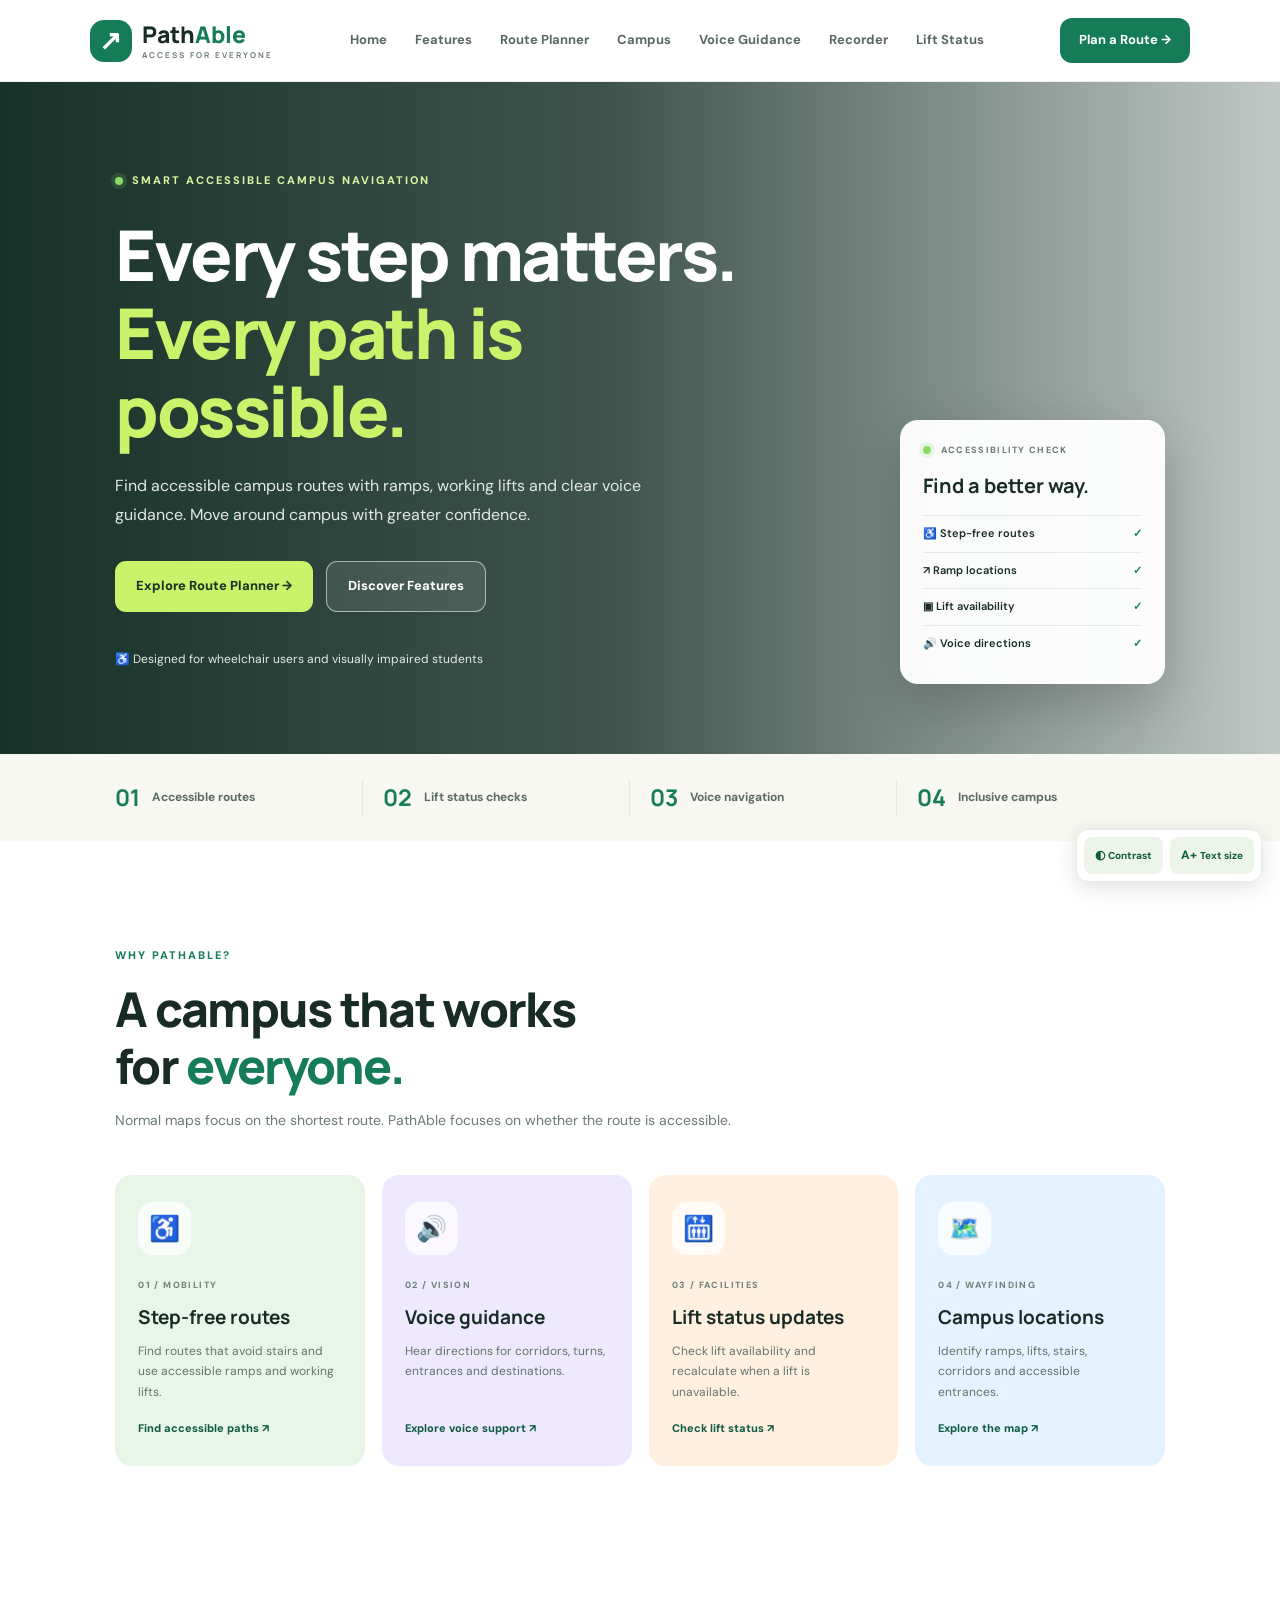
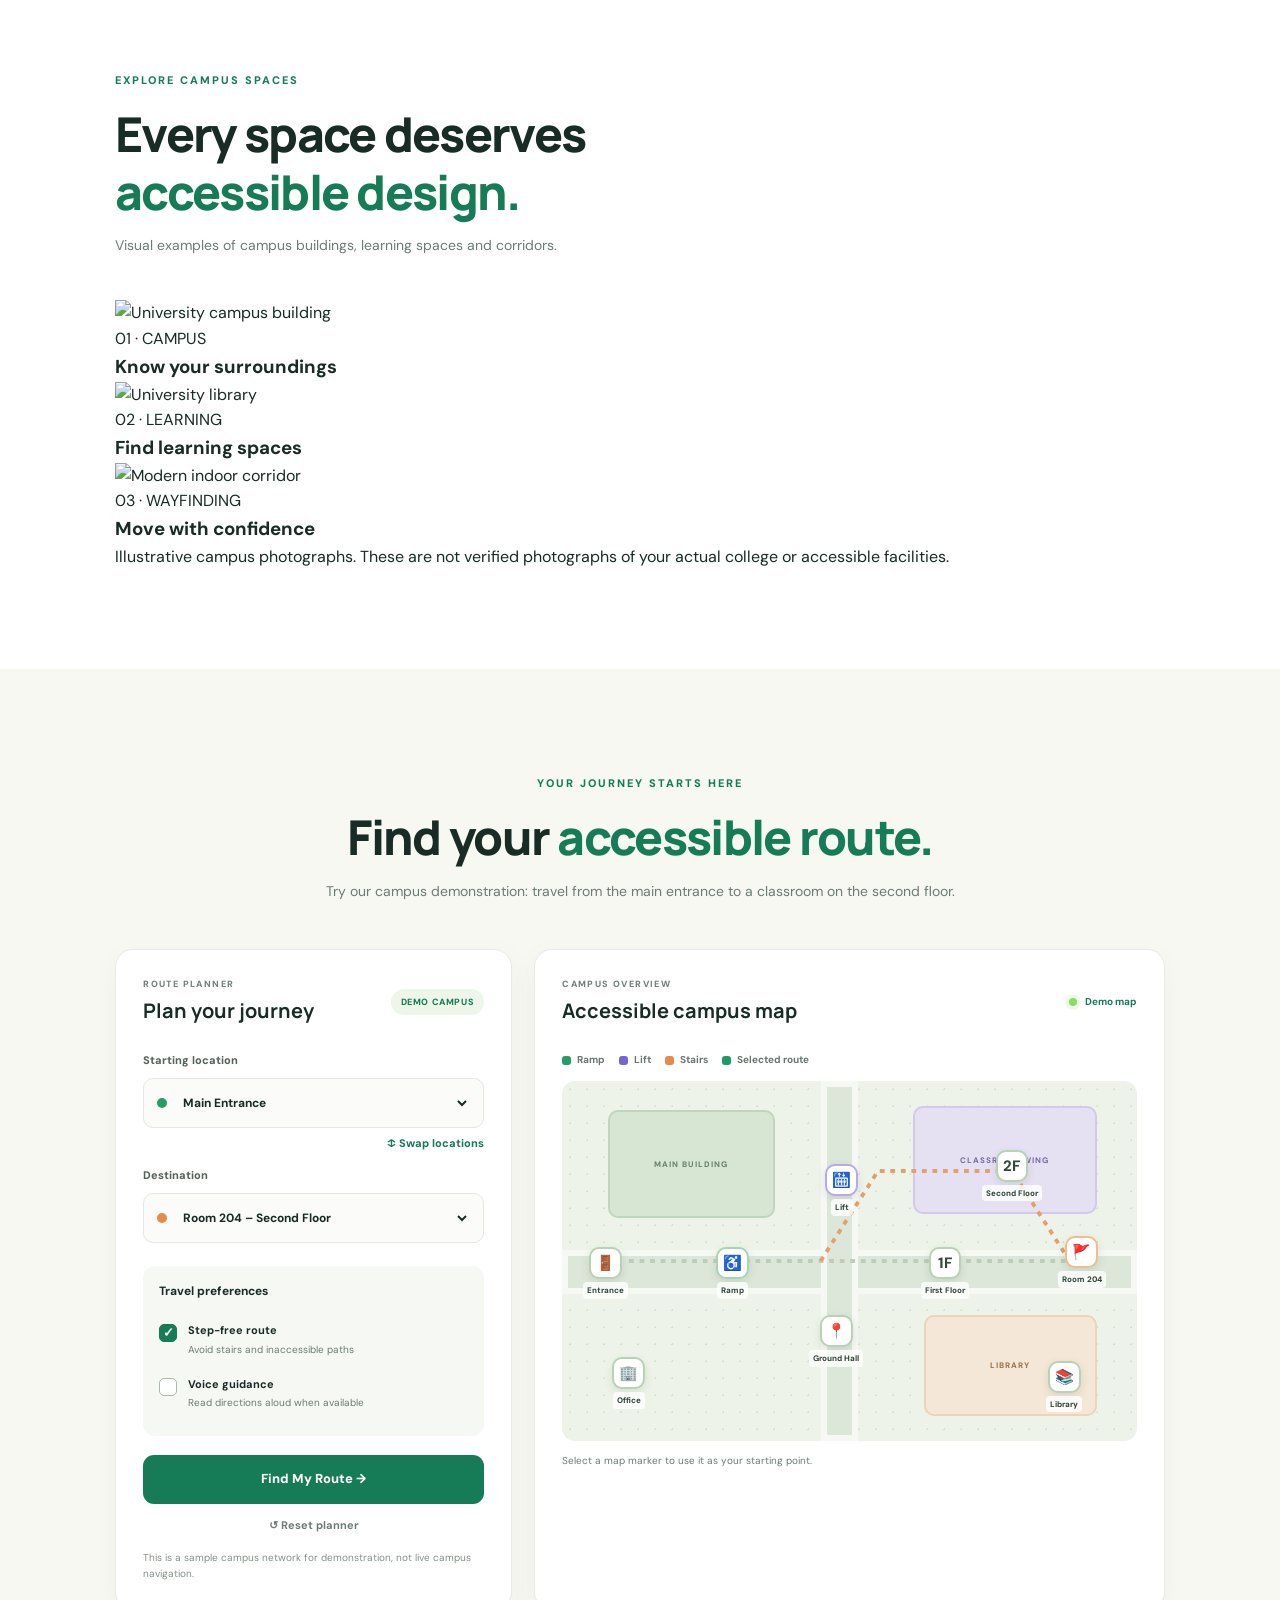
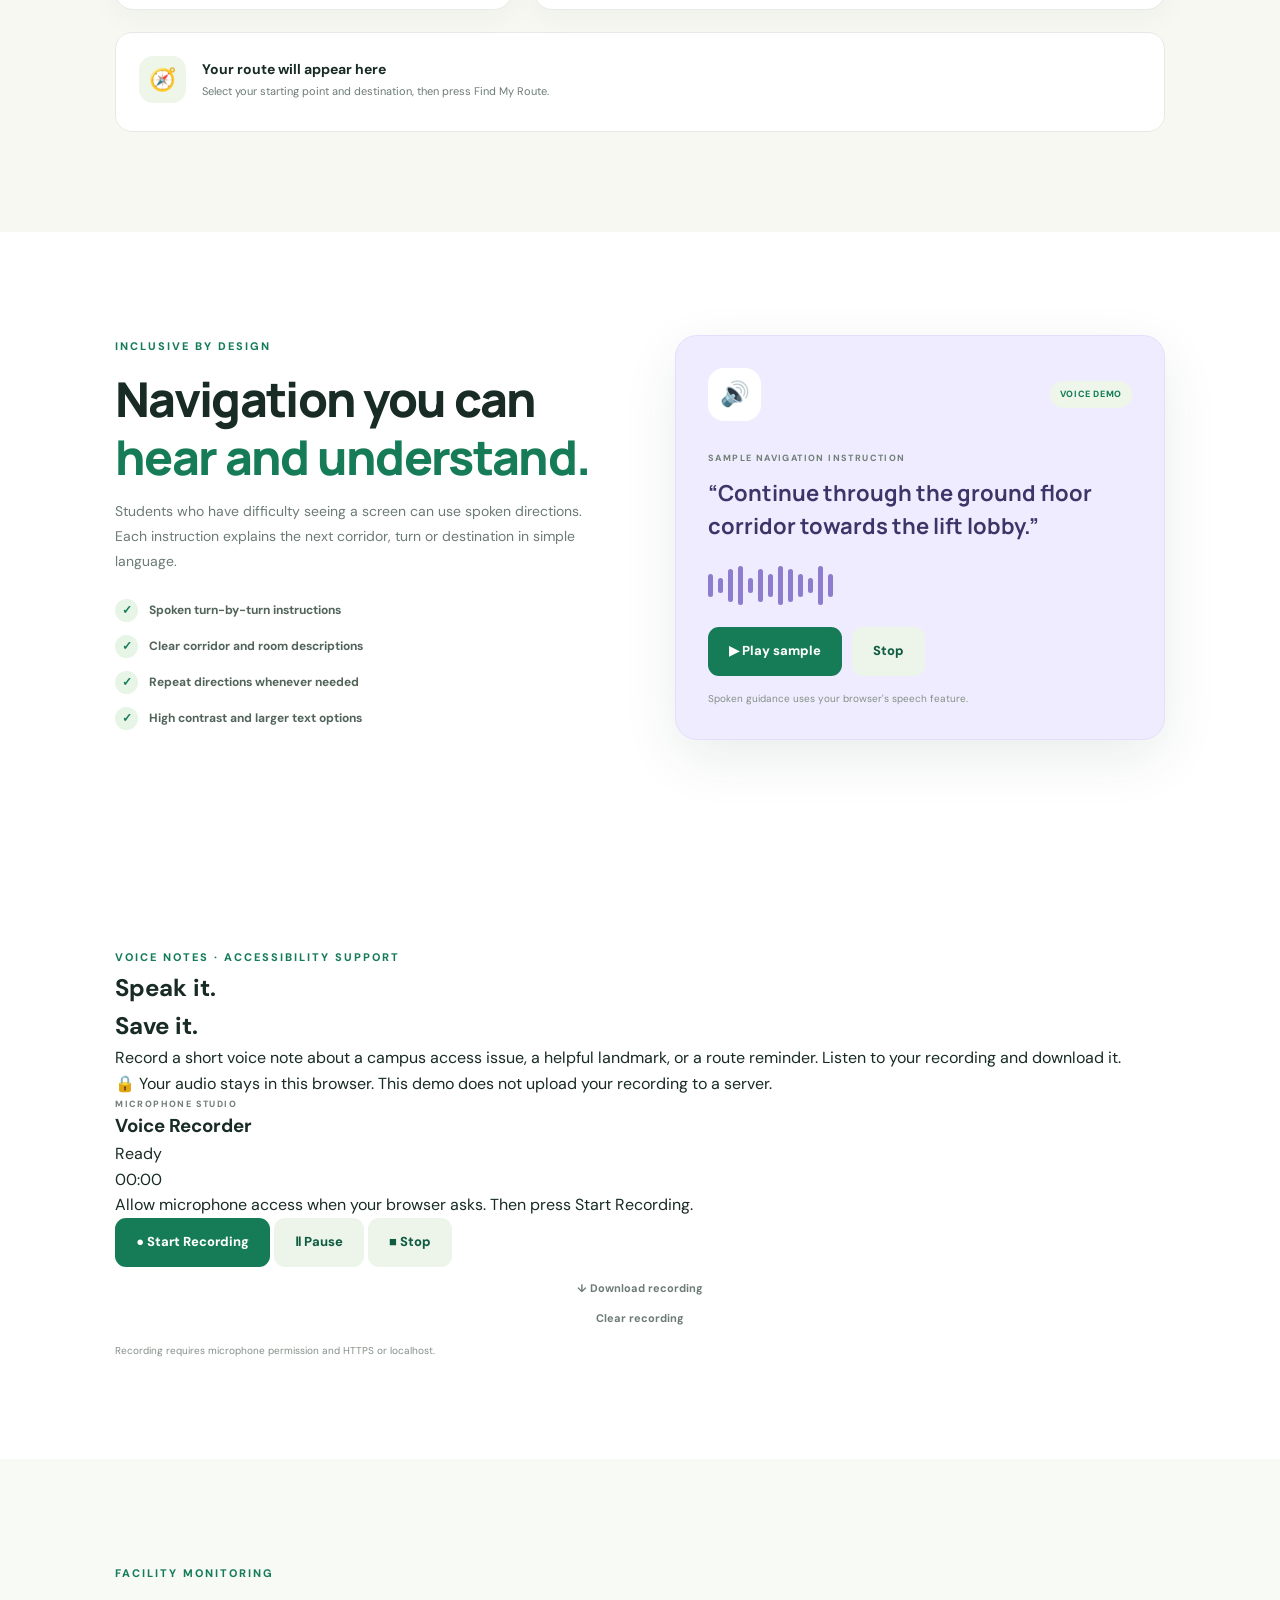
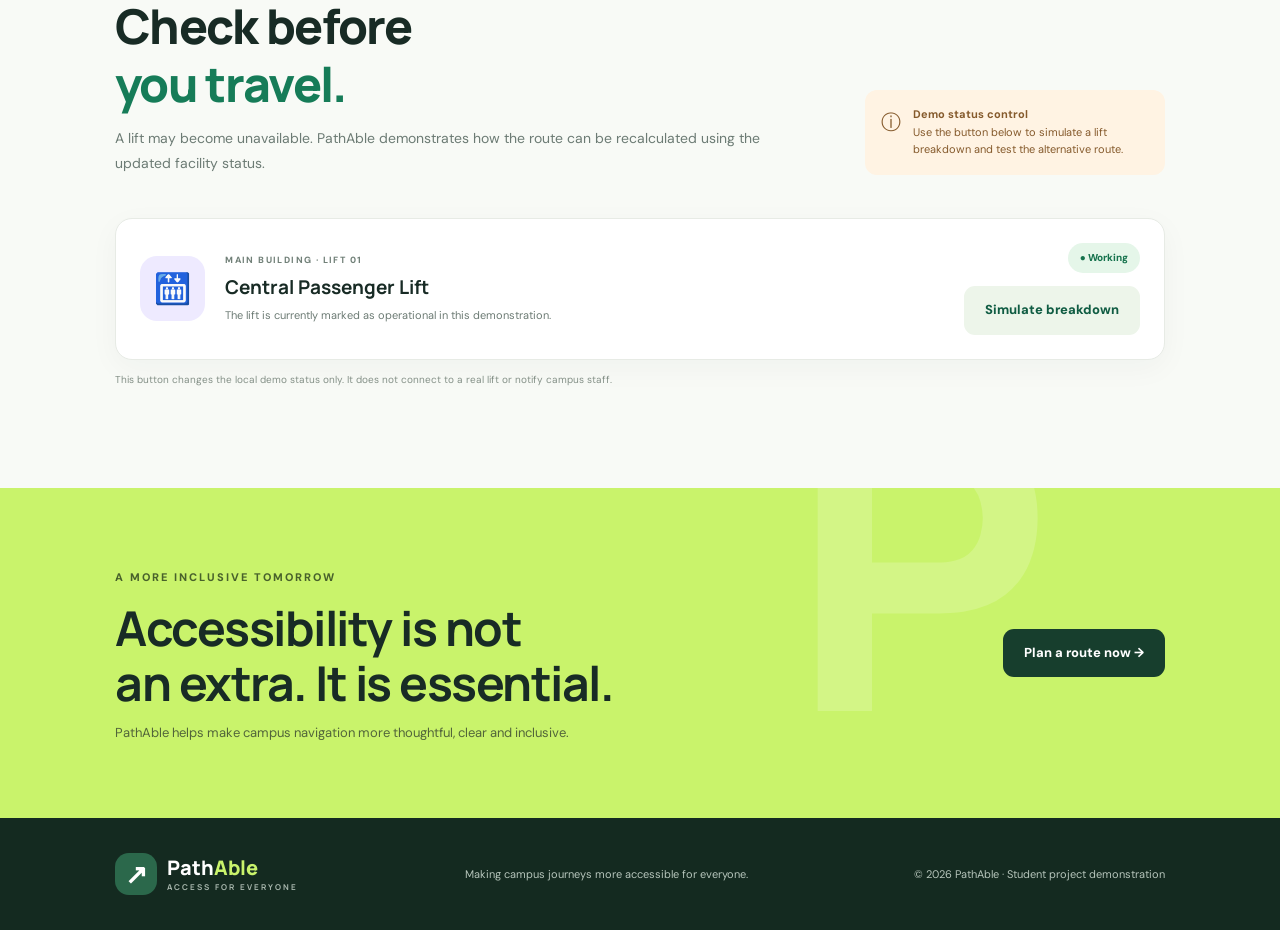
==== index.html @ bb6df8a1 "Upgrade Pathable interface and add voice recorder section" ====
<!DOCTYPE html>
<html lang="en">
<head>
  <meta charset="UTF-8">
  <meta name="viewport" content="width=device-width, initial-scale=1.0">
  <meta name="description" content="PathAble - Accessible Campus Navigator">
  <title>PathAble | Accessible Campus Navigator</title>

  <link rel="preconnect" href="https://fonts.googleapis.com">
  <link rel="preconnect" href="https://fonts.gstatic.com" crossorigin>
  <link href="https://fonts.googleapis.com/css2?family=DM+Sans:wght@400;500;600;700;800&family=Manrope:wght@400;500;600;700;800&display=swap" rel="stylesheet">

  <link rel="stylesheet" href="style.css">
</head>
<body>

<header class="topbar">
  <a class="brand" href="#home">
    <span class="brand-icon">↗</span>
    <span>Path<span class="brand-highlight">Able</span>
      <small>ACCESS FOR EVERYONE</small>
    </span>
  </a>

  <button class="menu-toggle" id="menuToggle" aria-label="Open navigation">☰</button>

  <nav class="nav-links" id="navLinks">
    <a href="#home">Home</a>
    <a href="#features">Features</a>
    <a href="#navigator">Route Planner</a>
    <a href="#campus-life">Campus</a>
    <a href="#accessibility">Voice Guidance</a>
    <a href="#voice-recorder">Recorder</a>
    <a href="#facility">Lift Status</a>
  </nav>

  <a class="nav-cta" href="#navigator">Plan a Route →</a>
</header>

<main>

  <!-- HERO -->
  <section class="hero" id="home">
    <div class="hero-overlay"></div>

    <div class="hero-content">
      <span class="eyebrow">
        <span class="live-dot"></span>
        SMART ACCESSIBLE CAMPUS NAVIGATION
      </span>

      <h1>Every step matters.<br>
        <span>Every path is possible.</span>
      </h1>

      <p>
        Find accessible campus routes with ramps, working lifts
        and clear voice guidance. Move around campus with
        greater confidence.
      </p>

      <div class="hero-actions">
        <a class="button button-primary" href="#navigator">
          Explore Route Planner →
        </a>
        <a class="button button-glass" href="#features">
          Discover Features
        </a>
      </div>

      <div class="hero-note">
        ♿ Designed for wheelchair users and visually impaired students
      </div>
    </div>

    <div class="hero-card">
      <div class="hero-card-top">
        <span class="live-dot"></span> ACCESSIBILITY CHECK
      </div>
      <strong>Find a better way.</strong>
      <div class="hero-card-row"><span>♿ Step-free routes</span><b>✓</b></div>
      <div class="hero-card-row"><span>↗ Ramp locations</span><b>✓</b></div>
      <div class="hero-card-row"><span>▣ Lift availability</span><b>✓</b></div>
      <div class="hero-card-row"><span>🔊 Voice directions</span><b>✓</b></div>
    </div>
  </section>

  <!-- TRUST STRIP -->
  <section class="trust-strip">
    <div><strong>01</strong><span>Accessible routes</span></div>
    <div><strong>02</strong><span>Lift status checks</span></div>
    <div><strong>03</strong><span>Voice navigation</span></div>
    <div><strong>04</strong><span>Inclusive campus</span></div>
  </section>

  <!-- FEATURES -->
  <section class="section features-section" id="features">
    <div class="section-heading">
      <span class="eyebrow">WHY PATHABLE?</span>
      <h2>A campus that works<br>for <span>everyone.</span></h2>
      <p>
        Normal maps focus on the shortest route.
        PathAble focuses on whether the route is accessible.
      </p>
    </div>

    <div class="feature-grid">
      <article class="feature-card feature-green">
        <div class="feature-icon">♿</div>
        <span class="feature-number">01 / MOBILITY</span>
        <h3>Step-free routes</h3>
        <p>Find routes that avoid stairs and use accessible ramps and working lifts.</p>
        <a href="#navigator">Find accessible paths ↗</a>
      </article>

      <article class="feature-card feature-purple">
        <div class="feature-icon">🔊</div>
        <span class="feature-number">02 / VISION</span>
        <h3>Voice guidance</h3>
        <p>Hear directions for corridors, turns, entrances and destinations.</p>
        <a href="#accessibility">Explore voice support ↗</a>
      </article>

      <article class="feature-card feature-orange">
        <div class="feature-icon">🛗</div>
        <span class="feature-number">03 / FACILITIES</span>
        <h3>Lift status updates</h3>
        <p>Check lift availability and recalculate when a lift is unavailable.</p>
        <a href="#facility">Check lift status ↗</a>
      </article>

      <article class="feature-card feature-blue">
        <div class="feature-icon">🗺️</div>
        <span class="feature-number">04 / WAYFINDING</span>
        <h3>Campus locations</h3>
        <p>Identify ramps, lifts, stairs, corridors and accessible entrances.</p>
        <a href="#navigator">Explore the map ↗</a>
      </article>
    </div>
  </section>

  <!-- REALISTIC CAMPUS PHOTO GALLERY -->
  <section class="section campus-life" id="campus-life">
    <div class="section-heading">
      <span class="eyebrow">EXPLORE CAMPUS SPACES</span>
      <h2>Every space deserves<br><span>accessible design.</span></h2>
      <p>Visual examples of campus buildings, learning spaces and corridors.</p>
    </div>

    <div class="campus-photo-grid">
      <article class="campus-photo campus-photo-wide">
        <img
          src="https://images.unsplash.com/photo-1562774053-701939374585?auto=format&fit=crop&w=1200&q=85"
          alt="University campus building">
        <div>
          <span>01 · CAMPUS</span>
          <h3>Know your surroundings</h3>
        </div>
      </article>

      <article class="campus-photo">
        <img
          src="https://images.unsplash.com/photo-1564981797816-1043664bf78d?auto=format&fit=crop&w=900&q=85"
          alt="University library">
        <div>
          <span>02 · LEARNING</span>
          <h3>Find learning spaces</h3>
        </div>
      </article>

      <article class="campus-photo">
        <img
          src="https://images.unsplash.com/photo-1497366754035-f200968a6e72?auto=format&fit=crop&w=900&q=85"
          alt="Modern indoor corridor">
        <div>
          <span>03 · WAYFINDING</span>
          <h3>Move with confidence</h3>
        </div>
      </article>
    </div>

    <p class="image-disclaimer">
      Illustrative campus photographs. These are not verified photographs
      of your actual college or accessible facilities.
    </p>
  </section>

  <!-- ROUTE PLANNER -->
  <section class="section planner-section" id="navigator">
    <div class="section-heading planner-heading">
      <span class="eyebrow">YOUR JOURNEY STARTS HERE</span>
      <h2>Find your <span>accessible route.</span></h2>
      <p>
        Try our campus demonstration: travel from the main entrance
        to a classroom on the second floor.
      </p>
    </div>

    <div class="planner-layout">
      <div class="planner-panel">
        <div class="panel-title">
          <div>
            <span class="mini-label">ROUTE PLANNER</span>
            <h3>Plan your journey</h3>
          </div>
          <span class="demo-tag">DEMO CAMPUS</span>
        </div>

        <label for="startLocation">Starting location</label>
        <div class="location-input">
          <span class="location-dot start-dot"></span>
          <select id="startLocation">
            <option value="entrance">Main Entrance</option>
            <option value="groundHall">Ground Floor Corridor</option>
            <option value="rampJunction">Ramp Junction</option>
            <option value="liftLobby">Lift Lobby</option>
            <option value="firstLanding">First Floor Landing</option>
            <option value="secondHall">Second Floor Corridor</option>
          </select>
        </div>

        <button class="swap-button" id="swapButton" type="button">
          ↕ Swap locations
        </button>

        <label for="endLocation">Destination</label>
        <div class="location-input">
          <span class="location-dot end-dot"></span>
          <select id="endLocation">
            <option value="room204" selected>Room 204 – Second Floor</option>
            <option value="library">Library – Ground Floor</option>
            <option value="office">Student Office – First Floor</option>
            <option value="liftLobby">Lift Lobby</option>
            <option value="groundHall">Ground Floor Corridor</option>
          </select>
        </div>

        <div class="preference-box">
          <h4>Travel preferences</h4>

          <label class="check-row">
            <input type="checkbox" id="wheelchairMode" checked>
            <span class="custom-check"></span>
            <span>
              <strong>Step-free route</strong>
              <small>Avoid stairs and inaccessible paths</small>
            </span>
          </label>

          <label class="check-row">
            <input type="checkbox" id="voiceMode">
            <span class="custom-check"></span>
            <span>
              <strong>Voice guidance</strong>
              <small>Read directions aloud when available</small>
            </span>
          </label>
        </div>

        <button class="button button-primary find-button" id="findRouteButton" type="button">
          Find My Route →
        </button>

        <button class="text-button" id="resetButton" type="button">
          ↺ Reset planner
        </button>

        <p class="small-note">
          This is a sample campus network for demonstration,
          not live campus navigation.
        </p>
      </div>

      <div class="map-panel">
        <div class="map-header">
          <div>
            <span class="mini-label">CAMPUS OVERVIEW</span>
            <h3>Accessible campus map</h3>
          </div>
          <span class="map-status">
            <span class="live-dot"></span> Demo map
          </span>
        </div>

        <div class="map-legend">
          <span><i class="legend-ramp"></i> Ramp</span>
          <span><i class="legend-lift"></i> Lift</span>
          <span><i class="legend-stairs"></i> Stairs</span>
          <span><i class="legend-route"></i> Selected route</span>
        </div>

        <div class="campus-map" id="campusMap" aria-label="Illustrative campus map">
          <div class="map-road road-top"></div>
          <div class="map-road road-bottom"></div>

          <div class="map-building building-a"><span>MAIN BUILDING</span></div>
          <div class="map-building building-b"><span>CLASSROOM WING</span></div>
          <div class="map-building building-c"><span>LIBRARY</span></div>

          <button class="map-point point-entrance" data-location="entrance" type="button"><span>🚪</span><small>Entrance</small></button>
          <button class="map-point point-ramp" data-location="rampJunction" type="button"><span>♿</span><small>Ramp</small></button>
          <button class="map-point point-lift" data-location="liftLobby" type="button"><span>🛗</span><small>Lift</small></button>
          <button class="map-point point-ground" data-location="groundHall" type="button"><span>📍</span><small>Ground Hall</small></button>
          <button class="map-point point-first" data-location="firstLanding" type="button"><span>1F</span><small>First Floor</small></button>
          <button class="map-point point-second" data-location="secondHall" type="button"><span>2F</span><small>Second Floor</small></button>
          <button class="map-point point-room" data-location="room204" type="button"><span>🚩</span><small>Room 204</small></button>
          <button class="map-point point-library" data-location="library" type="button"><span>📚</span><small>Library</small></button>
          <button class="map-point point-office" data-location="office" type="button"><span>🏢</span><small>Office</small></button>

          <svg class="route-lines" viewBox="0 0 600 360" preserveAspectRatio="none" aria-hidden="true">
            <path class="map-path" d="M70 180 L170 180 L270 180 L390 180 L470 180 L530 180"/>
            <path class="map-path stairs-path" d="M270 180 L330 90 L470 90 L530 180"/>
            <path class="active-route" id="activeRouteLine" d=""/>
          </svg>
        </div>

        <p class="map-hint">Select a map marker to use it as your starting point.</p>
      </div>
    </div>

    <div class="route-result" id="routeResult" aria-live="polite">
      <div class="result-placeholder">
        <span class="placeholder-icon">🧭</span>
        <div>
          <strong>Your route will appear here</strong>
          <p>Select your starting point and destination, then press Find My Route.</p>
        </div>
      </div>
    </div>
  </section>

  <!-- VOICE GUIDANCE -->
  <section class="section accessibility-section" id="accessibility">
    <div class="accessibility-copy">
      <span class="eyebrow">INCLUSIVE BY DESIGN</span>
      <h2>Navigation you can<br><span>hear and understand.</span></h2>

      <p>
        Students who have difficulty seeing a screen can use spoken
        directions. Each instruction explains the next corridor,
        turn or destination in simple language.
      </p>

      <ul class="benefit-list">
        <li><span>✓</span> Spoken turn-by-turn instructions</li>
        <li><span>✓</span> Clear corridor and room descriptions</li>
        <li><span>✓</span> Repeat directions whenever needed</li>
        <li><span>✓</span> High contrast and larger text options</li>
      </ul>
    </div>

    <div class="voice-card">
      <div class="voice-card-top">
        <span class="voice-icon">🔊</span>
        <span class="demo-tag">VOICE DEMO</span>
      </div>

      <span class="mini-label">SAMPLE NAVIGATION INSTRUCTION</span>
      <h3 id="voiceSample">
        “Continue through the ground floor corridor towards the lift lobby.”
      </h3>

      <div class="voice-wave" aria-hidden="true">
        <i></i><i></i><i></i><i></i><i></i><i></i><i></i>
        <i></i><i></i><i></i><i></i><i></i><i></i>
      </div>

      <div class="voice-actions">
        <button class="button button-primary" id="playVoiceButton" type="button">
          ▶ Play sample
        </button>
        <button class="button button-light" id="stopVoiceButton" type="button">
          Stop
        </button>
      </div>

      <p class="small-note">
        Spoken guidance uses your browser's speech feature.
      </p>
    </div>
  </section>

  <!-- NEW MICROPHONE RECORDER -->
  <section class="section recorder-section" id="voice-recorder">
    <div class="recorder-intro">
      <span class="eyebrow">VOICE NOTES · ACCESSIBILITY SUPPORT</span>
      <h2>Speak it.<br><span>Save it.</span></h2>

      <p>
        Record a short voice note about a campus access issue,
        a helpful landmark, or a route reminder. Listen to your
        recording and download it.
      </p>

      <div class="recorder-note">
        <span>🔒</span>
        Your audio stays in this browser. This demo does not
        upload your recording to a server.
      </div>
    </div>

    <div class="recorder-card">
      <div class="recorder-card-head">
        <div>
          <span class="mini-label">MICROPHONE STUDIO</span>
          <h3>Voice Recorder</h3>
        </div>
        <span class="recording-status" id="recordingStatus">
          <i></i> Ready
        </span>
      </div>

      <div class="recorder-visual" id="recorderVisual" aria-hidden="true">
        <span></span><span></span><span></span><span></span>
        <span></span><span></span><span></span><span></span>
        <span></span><span></span><span></span><span></span>
        <span></span>
      </div>

      <div class="recording-time" id="recordingTime">00:00</div>

      <p class="recorder-help" id="recorderHelp" aria-live="polite">
        Allow microphone access when your browser asks.
        Then press Start Recording.
      </p>

      <div class="recorder-controls">
        <button class="button button-primary" id="recordStartButton" type="button">
          ● Start Recording
        </button>
        <button class="button button-light" id="recordPauseButton" type="button" disabled>
          Ⅱ Pause
        </button>
        <button class="button button-light" id="recordStopButton" type="button" disabled>
          ■ Stop
        </button>
      </div>

      <audio id="recordingPlayback" class="recording-playback" controls hidden></audio>

      <div class="recorder-bottom">
        <button class="text-button" id="recordDownloadButton" type="button" disabled>
          ↓ Download recording
        </button>
        <button class="text-button" id="recordClearButton" type="button" disabled>
          Clear recording
        </button>
      </div>

      <p class="small-note">
        Recording requires microphone permission and HTTPS or localhost.
      </p>
    </div>
  </section>

  <!-- LIFT STATUS -->
  <section class="section facility-section" id="facility">
    <div class="facility-heading">
      <div class="section-heading">
        <span class="eyebrow">FACILITY MONITORING</span>
        <h2>Check before<br><span>you travel.</span></h2>
        <p>
          A lift may become unavailable. PathAble demonstrates
          how the route can be recalculated using the updated facility status.
        </p>
      </div>

      <div class="facility-alert">
        <span>ⓘ</span>
        <p>
          <strong>Demo status control</strong><br>
          Use the button below to simulate a lift breakdown
          and test the alternative route.
        </p>
      </div>
    </div>

    <div class="lift-card">
      <div class="lift-symbol">🛗</div>

      <div class="lift-info">
        <span class="mini-label">MAIN BUILDING · LIFT 01</span>
        <h3>Central Passenger Lift</h3>
        <p id="liftDescription">
          The lift is currently marked as operational in this demonstration.
        </p>
      </div>

      <div class="lift-state">
        <span class="status-pill status-working" id="liftStatus">● Working</span>
        <button class="button button-light" id="toggleLiftButton" type="button">
          Simulate breakdown
        </button>
      </div>
    </div>

    <p class="small-note facility-note">
      This button changes the local demo status only.
      It does not connect to a real lift or notify campus staff.
    </p>
  </section>

  <!-- FINAL CTA -->
  <section class="cta-section">
    <div>
      <span class="eyebrow">A MORE INCLUSIVE TOMORROW</span>
      <h2>Accessibility is not<br>an extra. It is essential.</h2>
      <p>PathAble helps make campus navigation more thoughtful, clear and inclusive.</p>
    </div>

    <a class="button button-dark" href="#navigator">Plan a route now →</a>
    <div class="cta-decoration">P</div>
  </section>

</main>

<footer class="footer">
  <a class="brand footer-brand" href="#home">
    <span class="brand-icon">↗</span>
    <span>Path<span class="brand-highlight">Able</span>
      <small>ACCESS FOR EVERYONE</small>
    </span>
  </a>

  <p>Making campus journeys more accessible for everyone.</p>
  <span class="footer-copy">© 2026 PathAble · Student project demonstration</span>
</footer>

<!-- ACCESSIBILITY CONTROLS -->
<div class="access-toolbar" aria-label="Accessibility display controls">
  <button id="contrastButton" type="button" title="Toggle high contrast">
    ◐ <span>Contrast</span>
  </button>
  <button id="textSizeButton" type="button" title="Toggle larger text">
    A+ <span>Text size</span>
  </button>
</div>

<div class="toast" id="toast" role="status" aria-live="polite"></div>

<script src="script.js"></script>
</body>
</html>
---- style.css ----
@import url('https://fonts.googleapis.com/css2?family=DM+Sans:wght@400;500;600;700;800&family=Manrope:wght@400;500;600;700;800&display=swap');

:root {
  --green: #167c58;
  --green-dark: #105c43;
  --lime: #c9f36b;
  --cream: #f7f8f2;
  --ink: #182b25;
  --muted: #6c7b74;
  --purple: #eee9ff;
  --orange: #fff0df;
  --blue: #e5f2ff;
  --white: #ffffff;
  --border: #e7ebe5;
  --shadow: 0 18px 55px rgba(26, 58, 43, .09);
}

* {
  box-sizing: border-box;
  margin: 0;
  padding: 0;
}

html {
  scroll-behavior: smooth;
  scroll-padding-top: 90px;
}

body {
  font-family: 'DM Sans', sans-serif;
  color: var(--ink);
  background: #fff;
  line-height: 1.6;
}

button, select, a {
  font: inherit;
}

button, a {
  -webkit-tap-highlight-color: transparent;
}

a {
  color: inherit;
  text-decoration: none;
}

button {
  cursor: pointer;
}

.topbar {
  height: 82px;
  padding: 0 7%;
  display: flex;
  align-items: center;
  justify-content: space-between;
  gap: 24px;
  background: rgba(255,255,255,.97);
  position: sticky;
  top: 0;
  z-index: 100;
  border-bottom: 1px solid #edf0eb;
}

.brand {
  display: flex;
  align-items: center;
  gap: 10px;
  font-family: 'Manrope', sans-serif;
  font-size: 23px;
  font-weight: 800;
  line-height: 1.05;
}

.brand-icon {
  display: grid;
  place-items: center;
  width: 42px;
  height: 42px;
  border-radius: 14px;
  background: var(--green);
  color: white;
  font-size: 27px;
}

.brand-highlight {
  color: var(--green);
}

.brand small {
  display: block;
  margin-top: 5px;
  font-size: 8px;
  letter-spacing: 2px;
  font-weight: 700;
  color: var(--muted);
}

.nav-links {
  display: flex;
  align-items: center;
  gap: 28px;
}

.nav-links a {
  color: #596961;
  font-size: 13px;
  font-weight: 700;
  transition: color .2s;
}

.nav-links a:hover {
  color: var(--green);
}

.nav-cta {
  background: var(--green);
  color: white;
  padding: 12px 19px;
  border-radius: 12px;
  font-size: 13px;
  font-weight: 700;
  transition: .2s;
}

.nav-cta:hover, .button-primary:hover {
  background: var(--green-dark);
  transform: translateY(-2px);
}

.nav-cta span, .button span {
  margin-left: 9px;
}

.menu-toggle {
  display: none;
  border: 0;
  background: var(--cream);
  color: var(--ink);
  padding: 9px 13px;
  border-radius: 9px;
  font-size: 22px;
}

.hero {
  min-height: 610px;
  position: relative;
  display: flex;
  align-items: center;
  padding: 85px 9%;
  color: white;
  background: url('https://images.unsplash.com/photo-1562774053-701939374585?auto=format&fit=crop&w=2000&q=85') center 48%/cover no-repeat;
  overflow: hidden;
}

.hero-overlay {
  position: absolute;
  inset: 0;
  background: linear-gradient(90deg, rgba(8,37,27,.94) 0%, rgba(8,37,27,.78) 48%, rgba(8,37,27,.25) 100%);
}

.hero-content {
  max-width: 690px;
  position: relative;
  z-index: 1;
}

.eyebrow {
  display: inline-flex;
  align-items: center;
  gap: 9px;
  color: var(--green);
  font-size: 11px;
  font-weight: 800;
  letter-spacing: 2px;
}

.hero .eyebrow {
  color: #d7f5a2;
}

.live-dot {
  display: inline-block;
  width: 8px;
  height: 8px;
  border-radius: 50%;
  background: #8bdc67;
  box-shadow: 0 0 0 4px rgba(139,220,103,.15);
}

.hero h1 {
  font-family: 'Manrope', sans-serif;
  font-size: clamp(42px, 5.6vw, 70px);
  line-height: 1.12;
  letter-spacing: -2.5px;
  margin: 22px 0;
  font-weight: 800;
}

.hero h1 span {
  color: var(--lime);
}

.hero-content > p {
  max-width: 570px;
  color: #e1eae4;
  font-size: 16px;
  line-height: 1.8;
}

.hero-actions {
  display: flex;
  flex-wrap: wrap;
  gap: 13px;
  margin-top: 32px;
}

.button {
  display: inline-flex;
  justify-content: center;
  align-items: center;
  gap: 8px;
  padding: 14px 21px;
  border: 0;
  border-radius: 11px;
  font-size: 13px;
  font-weight: 800;
  transition: .2s ease;
}

.button-primary {
  color: white;
  background: var(--green);
}

.hero .button-primary {
  background: var(--lime);
  color: #183523;
}

.hero .button-primary:hover {
  background: #d9ff8b;
}

.button-glass {
  color: white;
  border: 1px solid rgba(255,255,255,.55);
  background: rgba(255,255,255,.1);
  backdrop-filter: blur(10px);
}

.button-glass:hover {
  background: rgba(255,255,255,.2);
}

.hero-note {
  margin-top: 38px;
  color: #e3eee7;
  font-size: 12px;
}

.hero-note span {
  margin-right: 8px;
  font-size: 19px;
}

.hero-card {
  position: absolute;
  z-index: 2;
  right: 9%;
  bottom: 70px;
  width: 265px;
  padding: 22px;
  color: var(--ink);
  background: rgba(255,255,255,.96);
  border: 1px solid rgba(255,255,255,.5);
  border-radius: 18px;
  box-shadow: 0 20px 55px rgba(0,0,0,.2);
  backdrop-filter: blur(12px);
}

.hero-card-top {
  color: var(--muted);
  font-size: 9px;
  font-weight: 800;
  letter-spacing: 1.3px;
  display: flex;
  gap: 10px;
  align-items: center;
}

.hero-card > strong {
  display: block;
  font-family: 'Manrope', sans-serif;
  font-size: 20px;
  margin: 13px 0;
}

.hero-card-row {
  display: flex;
  justify-content: space-between;
  padding: 9px 0;
  border-top: 1px solid var(--border);
  font-size: 11px;
  font-weight: 600;
}

.hero-card-row b {
  color: var(--green);
}

.trust-strip {
  display: grid;
  grid-template-columns: repeat(4, 1fr);
  padding: 25px 9%;
  background: var(--cream);
  gap: 20px;
}

.trust-strip div {
  display: flex;
  align-items: center;
  gap: 12px;
  border-right: 1px solid #e2e8df;
}

.trust-strip div:last-child {
  border: 0;
}

.trust-strip strong {
  color: var(--green);
  font-family: 'Manrope', sans-serif;
  font-size: 23px;
}

.trust-strip span {
  font-size: 12px;
  font-weight: 700;
  color: #5b6b62;
}

.section {
  padding: 100px 9%;
}

.section-heading {
  max-width: 650px;
  margin-bottom: 42px;
}

.section-heading h2, .accessibility-copy h2 {
  font-family: 'Manrope', sans-serif;
  font-size: clamp(34px, 4vw, 48px);
  line-height: 1.2;
  letter-spacing: -1.7px;
  margin: 13px 0;
  font-weight: 800;
}

.section-heading h2 span, .accessibility-copy h2 span {
  color: var(--green);
}

.section-heading > p, .accessibility-copy > p {
  color: var(--muted);
  font-size: 14px;
  line-height: 1.8;
}

.feature-grid {
  display: grid;
  grid-template-columns: repeat(4, 1fr);
  gap: 17px;
}

.feature-card {
  padding: 27px 23px;
  border-radius: 17px;
  min-height: 275px;
  transition: transform .25s, box-shadow .25s;
}

.feature-card:hover {
  transform: translateY(-7px);
  box-shadow: var(--shadow);
}

.feature-green { background: #e8f6e9; }
.feature-purple { background: var(--purple); }
.feature-orange { background: var(--orange); }
.feature-blue { background: var(--blue); }

.feature-icon {
  width: 53px;
  height: 53px;
  display: grid;
  place-items: center;
  border-radius: 15px;
  background: rgba(255,255,255,.75);
  font-size: 25px;
  margin-bottom: 23px;
}

.feature-number, .mini-label {
  display: block;
  color: #718078;
  font-size: 9px;
  letter-spacing: 1.4px;
  font-weight: 800;
}

.feature-card h3 {
  font-family: 'Manrope', sans-serif;
  font-size: 19px;
  margin: 9px 0;
}

.feature-card p {
  color: #63736b;
  font-size: 12px;
  line-height: 1.7;
  min-height: 62px;
}

.feature-card a {
  display: inline-block;
  margin-top: 17px;
  font-size: 11px;
  font-weight: 800;
  color: var(--green-dark);
}

.planner-section {
  background: var(--cream);
}

.planner-heading {
  text-align: center;
  margin: 0 auto 45px;
}

.planner-layout {
  display: grid;
  grid-template-columns: minmax(300px, .85fr) minmax(400px, 1.35fr);
  gap: 22px;
  align-items: stretch;
}

.planner-panel, .map-panel {
  background: white;
  border: 1px solid var(--border);
  border-radius: 18px;
  padding: 27px;
  box-shadow: 0 8px 30px rgba(30,60,40,.04);
}

.panel-title, .map-header {
  display: flex;
  justify-content: space-between;
  align-items: center;
  gap: 10px;
  margin-bottom: 25px;
}

.panel-title h3, .map-header h3 {
  font-family: 'Manrope', sans-serif;
  font-size: 20px;
  margin-top: 4px;
}

.demo-tag {
  background: #edf6e9;
  color: var(--green);
  padding: 6px 10px;
  border-radius: 30px;
  font-size: 9px;
  font-weight: 800;
  letter-spacing: .6px;
  white-space: nowrap;
}

.planner-panel > label {
  display: block;
  font-size: 11px;
  font-weight: 800;
  color: #53635a;
  margin: 15px 0 8px;
}

.location-input {
  display: flex;
  align-items: center;
  gap: 12px;
  border: 1px solid #e2e9e1;
  background: #fbfcfa;
  border-radius: 10px;
  padding: 0 13px;
}

.location-input:focus-within {
  border-color: var(--green);
  box-shadow: 0 0 0 3px rgba(22,124,88,.1);
}

.location-input select {
  width: 100%;
  height: 48px;
  border: 0;
  outline: 0;
  background: transparent;
  color: var(--ink);
  font-size: 12px;
  font-weight: 700;
}

.location-dot {
  display: inline-block;
  flex: 0 0 10px;
  width: 10px;
  height: 10px;
  border-radius: 50%;
}

.start-dot { background: #279c65; }
.end-dot { background: #e88b47; }

.swap-button {
  display: block;
  margin: 7px 0 2px auto;
  background: transparent;
  border: 0;
  color: var(--green);
  font-size: 11px;
  font-weight: 800;
}

.swap-button:hover, .text-button:hover {
  text-decoration: underline;
}

.preference-box {
  background: #f6f8f4;
  padding: 16px;
  border-radius: 12px;
  margin-top: 23px;
}

.preference-box h4 {
  font-size: 12px;
  margin-bottom: 12px;
}

.check-row {
  display: flex;
  align-items: flex-start;
  gap: 11px;
  padding: 9px 0;
  cursor: pointer;
}

.check-row input {
  position: absolute;
  opacity: 0;
  width: 1px;
  height: 1px;
}

.custom-check {
  width: 18px;
  height: 18px;
  flex: 0 0 18px;
  border: 1.5px solid #a9b9ac;
  border-radius: 5px;
  background: white;
  position: relative;
  margin-top: 2px;
}

.check-row input:checked + .custom-check {
  background: var(--green);
  border-color: var(--green);
}

.check-row input:checked + .custom-check::after {
  content: "✓";
  color: white;
  position: absolute;
  left: 3px;
  top: -2px;
  font-size: 13px;
  font-weight: 800;
}

.check-row input:focus-visible + .custom-check {
  outline: 3px solid #9bd5b3;
}

.check-row strong, .check-row small {
  display: block;
}

.check-row strong {
  font-size: 11px;
}

.check-row small {
  color: var(--muted);
  font-size: 10px;
  margin-top: 2px;
}

.find-button {
  width: 100%;
  margin-top: 19px;
}

.text-button {
  display: block;
  margin: 13px auto 0;
  background: none;
  border: 0;
  color: var(--muted);
  font-size: 11px;
  font-weight: 700;
}

.small-note {
  color: #849087;
  font-size: 10px;
  line-height: 1.6;
  margin-top: 15px;
}

.map-status {
  font-size: 10px;
  font-weight: 700;
  color: var(--green);
  display: flex;
  align-items: center;
  gap: 8px;
}

.map-legend {
  display: flex;
  flex-wrap: wrap;
  gap: 14px;
  margin-bottom: 13px;
  color: #68766e;
  font-size: 10px;
  font-weight: 700;
}

.map-legend span {
  display: flex;
  align-items: center;
  gap: 6px;
}

.map-legend i {
  display: inline-block;
  width: 9px;
  height: 9px;
  border-radius: 3px;
}

.legend-ramp { background: #279c65; }
.legend-lift { background: #7763d8; }
.legend-stairs { background: #e58b47; }
.legend-route { background: #1a9d69; }

.campus-map {
  position: relative;
  min-height: 360px;
  overflow: hidden;
  border-radius: 13px;
  background-color: #edf3e8;
  background-image: radial-gradient(#d5e2d0 1px, transparent 1px);
  background-size: 17px 17px;
  isolation: isolate;
}

.map-road {
  position: absolute;
  z-index: -1;
  background: #dce7d9;
  border: 6px solid #f6f8f3;
}

.road-top {
  left: 0;
  top: 47%;
  width: 100%;
  height: 44px;
}

.road-bottom {
  left: 45%;
  top: 0;
  height: 100%;
  width: 37px;
}

.map-building {
  position: absolute;
  display: grid;
  place-items: center;
  background: #d6e6d2;
  border: 2px solid #c0d5bb;
  border-radius: 10px;
  color: #68816b;
  font-size: 8px;
  letter-spacing: 1px;
  font-weight: 800;
  z-index: -1;
}

.building-a {
  left: 8%;
  top: 8%;
  width: 29%;
  height: 30%;
}

.building-b {
  right: 7%;
  top: 7%;
  width: 32%;
  height: 30%;
  background: #e6e0f3;
  border-color: #d4c8ed;
  color: #796ba1;
}

.building-c {
  right: 7%;
  bottom: 7%;
  width: 30%;
  height: 28%;
  background: #f5e7d7;
  border-color: #ebd4ba;
  color: #98734c;
}

.route-lines {
  position: absolute;
  inset: 0;
  width: 100%;
  height: 100%;
  z-index: 0;
  pointer-events: none;
}

.map-path {
  fill: none;
  stroke: #bdcdb8;
  stroke-width: 4;
  stroke-dasharray: 5 6;
}

.stairs-path {
  stroke: #e2a06d;
}

.active-route {
  fill: none;
  stroke: #159963;
  stroke-width: 7;
  stroke-linecap: round;
  stroke-linejoin: round;
  stroke-dasharray: 9 7;
  filter: drop-shadow(0 2px 2px rgba(15,100,65,.2));
  animation: routeDash 1.5s linear infinite;
}

@keyframes routeDash {
  to { stroke-dashoffset: -32; }
}

.map-point {
  position: absolute;
  z-index: 2;
  display: flex;
  flex-direction: column;
  align-items: center;
  gap: 3px;
  min-width: 53px;
  border: 0;
  background: transparent;
  color: #31483a;
  transition: transform .2s;
}

.map-point:hover, .map-point.selected {
  transform: scale(1.13);
}

.map-point > span {
  display: grid;
  place-items: center;
  min-width: 32px;
  height: 32px;
  padding: 0 5px;
  border-radius: 10px;
  background: white;
  border: 2px solid #b9d1b5;
  box-shadow: 0 3px 9px rgba(40,70,40,.12);
  font-size: 15px;
  font-weight: 800;
}

.map-point small {
  font-size: 8px;
  font-weight: 800;
  white-space: nowrap;
  background: rgba(255,255,255,.8);
  padding: 2px 4px;
  border-radius: 4px;
}

.point-entrance { left: 3%; top: 46%; }
.point-ramp { left: 25%; top: 46%; }
.point-lift { left: 44%; top: 23%; }
.point-ground { left: 43%; top: 65%; }
.point-first { left: 62%; top: 46%; }
.point-second { left: 73%; top: 19%; }
.point-room { right: 5%; top: 43%; }
.point-library { right: 8%; bottom: 8%; }
.point-office { left: 7%; bottom: 9%; }

.point-lift > span { border-color: #b6a9ed; }
.point-ramp > span { border-color: #a7d5b0; }
.point-room > span { border-color: #f0bd8f; }

.map-point.route-active > span {
  background: var(--green);
  border-color: var(--green);
  color: white;
}

.map-point.route-start > span {
  background: #dbf4e4;
  border-color: #279c65;
}

.map-point.route-end > span {
  background: #ffead7;
  border-color: #e58b47;
}

.map-hint {
  color: var(--muted);
  font-size: 10px;
  margin-top: 12px;
}

.route-result {
  margin-top: 22px;
  background: white;
  border: 1px solid var(--border);
  border-radius: 17px;
  padding: 23px;
  min-height: 100px;
}

.result-placeholder {
  display: flex;
  align-items: center;
  gap: 16px;
  color: var(--muted);
}

.placeholder-icon {
  width: 47px;
  height: 47px;
  display: grid;
  place-items: center;
  background: #edf6e9;
  border-radius: 14px;
  font-size: 22px;
}

.result-placeholder strong {
  display: block;
  color: var(--ink);
  font-size: 14px;
}

.result-placeholder p {
  font-size: 11px;
  margin-top: 3px;
}

.result-top {
  display: flex;
  justify-content: space-between;
  align-items: center;
  flex-wrap: wrap;
  gap: 12px;
  padding-bottom: 16px;
  border-bottom: 1px solid var(--border);
}

.result-top h3 {
  font-family: 'Manrope', sans-serif;
  font-size: 19px;
}

.result-metrics {
  display: flex;
  gap: 10px;
  flex-wrap: wrap;
}

.metric {
  background: #f1f7ef;
  border-radius: 9px;
  padding: 8px 12px;
  font-size: 10px;
  font-weight: 800;
  color: var(--green-dark);
}

.route-warning {
  padding: 12px 14px;
  margin-top: 14px;
  border-radius: 9px;
  background: #fff4e6;
  color: #8a5623;
  font-size: 11px;
  line-height: 1.6;
}

.route-steps {
  list-style: none;
  margin-top: 16px;
}

.route-steps li {
  position: relative;
  display: flex;
  gap: 12px;
  align-items: flex-start;
  padding: 10px 0;
  border-bottom: 1px solid #f0f2ee;
  font-size: 12px;
}

.step-number {
  display: grid;
  place-items: center;
  width: 25px;
  height: 25px;
  flex: 0 0 25px;
  background: #e8f5e9;
  color: var(--green);
  border-radius: 50%;
  font-size: 10px;
  font-weight: 800;
}

.result-actions {
  display: flex;
  flex-wrap: wrap;
  gap: 9px;
  margin-top: 17px;
}

.button-light {
  color: var(--green-dark);
  background: #edf5ea;
}

.button-light:hover {
  background: #dceedd;
}

.button-small {
  padding: 10px 14px;
  font-size: 11px;
}

.no-route {
  padding: 15px;
  background: #fff1e9;
  border-radius: 10px;
  color: #8e492a;
  font-size: 12px;
}

.accessibility-section {
  display: grid;
  grid-template-columns: 1fr 1fr;
  gap: 70px;
  align-items: center;
}

.benefit-list {
  list-style: none;
  margin-top: 25px;
}

.benefit-list li {
  display: flex;
  align-items: center;
  gap: 11px;
  margin: 13px 0;
  font-size: 12px;
  font-weight: 700;
  color: #52645a;
}

.benefit-list li span {
  width: 23px;
  height: 23px;
  display: grid;
  place-items: center;
  background: #e6f5e6;
  color: var(--green);
  border-radius: 50%;
}

.voice-card {
  padding: 32px;
  border-radius: 22px;
  background: #f0ecff;
  border: 1px solid #e5defb;
  box-shadow: var(--shadow);
}

.voice-card-top {
  display: flex;
  justify-content: space-between;
  align-items: center;
  margin-bottom: 30px;
}

.voice-icon {
  display: grid;
  place-items: center;
  width: 53px;
  height: 53px;
  border-radius: 16px;
  background: white;
  font-size: 24px;
}

.voice-card h3 {
  font-family: 'Manrope', sans-serif;
  font-size: 22px;
  line-height: 1.5;
  margin-top: 12px;
  color: #3d3567;
}

.voice-wave {
  display: flex;
  height: 44px;
  align-items: center;
  gap: 5px;
  margin: 20px 0;
}

.voice-wave i {
  display: block;
  width: 5px;
  border-radius: 10px;
  height: 15px;
  background: #8e7cce;
}

.voice-wave i:nth-child(3n) { height: 33px; }
.voice-wave i:nth-child(3n + 1) { height: 23px; }
.voice-wave i:nth-child(4n) { height: 39px; }

.voice-actions {
  display: flex;
  gap: 10px;
  flex-wrap: wrap;
}

.facility-section {
  background: #f8faf6;
}

.facility-heading {
  display: flex;
  align-items: flex-end;
  justify-content: space-between;
  gap: 25px;
}

.facility-alert {
  max-width: 300px;
  display: flex;
  gap: 12px;
  padding: 16px;
  background: #fff3e3;
  color: #855a2c;
  border-radius: 12px;
  font-size: 11px;
  line-height: 1.6;
  margin-bottom: 43px;
}

.facility-alert > span {
  font-size: 20px;
}

.lift-card {
  display: flex;
  align-items: center;
  gap: 20px;
  background: white;
  border: 1px solid var(--border);
  padding: 24px;
  border-radius: 17px;
  box-shadow: 0 8px 30px rgba(30,60,40,.04);
}

.lift-symbol {
  width: 65px;
  height: 65px;
  flex: 0 0 65px;
  display: grid;
  place-items: center;
  border-radius: 17px;
  background: #eeeaff;
  font-size: 30px;
}

.lift-info {
  flex: 1;
}

.lift-info h3 {
  font-family: 'Manrope', sans-serif;
  font-size: 19px;
  margin: 5px 0;
}

.lift-info p {
  color: var(--muted);
  font-size: 11px;
}

.lift-state {
  display: flex;
  align-items: flex-end;
  flex-direction: column;
  gap: 13px;
}

.status-pill {
  padding: 7px 12px;
  border-radius: 30px;
  font-size: 10px;
  font-weight: 800;
}

.status-working {
  color: #16734d;
  background: #e5f6e9;
}

.status-broken {
  color: #a33c31;
  background: #ffebe8;
}

.facility-note {
  margin-top: 12px;
}

.cta-section {
  position: relative;
  overflow: hidden;
  display: flex;
  align-items: center;
  justify-content: space-between;
  gap: 30px;
  padding: 75px 9%;
  background: var(--lime);
}

.cta-section .eyebrow {
  color: #48612b;
}

.cta-section h2 {
  position: relative;
  z-index: 1;
  font-family: 'Manrope', sans-serif;
  font-size: clamp(32px, 4vw, 48px);
  line-height: 1.15;
  margin: 12px 0;
  letter-spacing: -1.5px;
}

.cta-section p {
  color: #52653a;
  font-size: 13px;
}

.button-dark {
  position: relative;
  z-index: 1;
  background: #173e2d;
  color: white;
  white-space: nowrap;
}

.button-dark:hover {
  background: #0e2c1f;
}

.cta-decoration {
  position: absolute;
  right: 18%;
  top: -130px;
  font-family: 'Manrope', sans-serif;
  font-size: 400px;
  line-height: 1;
  font-weight: 800;
  color: rgba(255,255,255,.18);
  pointer-events: none;
}

.footer {
  display: flex;
  align-items: center;
  justify-content: space-between;
  gap: 20px;
  padding: 35px 9%;
  background: #142a20;
  color: white;
}

.footer-brand {
  font-size: 20px;
}

.footer-brand .brand-highlight {
  color: var(--lime);
}

.footer-brand small {
  color: #a8b7ad;
}

.footer-brand .brand-icon {
  background: #2b684b;
}

.footer > p, .footer-copy {
  color: #b6c5bb;
  font-size: 11px;
}

.access-toolbar {
  position: fixed;
  right: 18px;
  bottom: 18px;
  z-index: 90;
  display: flex;
  gap: 7px;
  padding: 7px;
  border-radius: 12px;
  background: white;
  border: 1px solid var(--border);
  box-shadow: 0 5px 24px rgba(0,0,0,.13);
}

.access-toolbar button {
  border: 0;
  border-radius: 8px;
  padding: 9px 11px;
  background: #edf5ea;
  color: var(--green-dark);
  font-size: 12px;
  font-weight: 800;
}

.access-toolbar button:hover {
  background: #dceedd;
}

.access-toolbar button span {
  font-size: 10px;
}

.toast {
  position: fixed;
  left: 50%;
  bottom: 85px;
  z-index: 120;
  transform: translate(-50%, 15px);
  opacity: 0;
  pointer-events: none;
  padding: 12px 18px;
  border-radius: 10px;
  background: #173e2d;
  color: white;
  font-size: 12px;
  font-weight: 700;
  box-shadow: var(--shadow);
  transition: .25s;
  max-width: min(90vw, 450px);
  text-align: center;
}

.toast.show {
  opacity: 1;
  transform: translate(-50%, 0);
}

.high-contrast {
  --ink: #000;
  --muted: #222;
  --green: #005a32;
  --green-dark: #003c22;
  --border: #555;
  filter: contrast(1.18);
}

.high-contrast .feature-card,
.high-contrast .planner-panel,
.high-contrast .map-panel,
.high-contrast .route-result,
.high-contrast .lift-card,
.high-contrast .voice-card {
  border: 2px solid #222;
}

.large-text {
  font-size: 112%;
}

.large-text p,
.large-text label,
.large-text select,
.large-text .nav-links a,
.large-text .feature-card p,
.large-text .route-steps li {
  font-size: 1.12em;
}

button:focus-visible, a:focus-visible, select:focus-visible {
  outline: 3px solid #e9a83b;
  outline-offset: 3px;
}

@media (max-width: 1050px) {
  .topbar { padding: 0 4%; }
  .nav-links { gap: 15px; }
  .hero { padding-left: 6%; }
  .hero-card { right: 5%; }
  .section { padding: 80px 6%; }
  .feature-grid { grid-template-columns: repeat(2, 1fr); }
  .planner-layout { grid-template-columns: 1fr 1.2fr; }
}

@media (max-width: 760px) {
  .topbar { height: 72px; }
  .menu-toggle { display: block; margin-left: auto; }
  .nav-cta { display: none; }
  .nav-links {
    display: none;
    position: absolute;
    top: 72px;
    left: 0;
    right: 0;
    padding: 20px 6%;
    background: white;
    border-bottom: 1px solid var(--border);
    flex-direction: column;
    align-items: flex-start;
    gap: 17px;
    box-shadow: 0 12px 20px rgba(0,0,0,.06);
  }
  .nav-links.open { display: flex; }
  .hero { min-height: 660px; padding: 70px 7% 250px; }
  .hero h1 { letter-spacing: -1.5px; }
  .hero-card { left: 7%; right: 7%; bottom: 30px; width: auto; }
  .trust-strip { grid-template-columns: repeat(2, 1fr); padding: 22px 7%; }
  .trust-strip div:nth-child(2) { border: 0; }
  .section { padding: 70px 7%; }
  .planner-layout { grid-template-columns: 1fr; }
  .accessibility-section { grid-template-columns: 1fr; gap: 35px; }
  .facility-heading { display: block; }
  .facility-alert { margin-bottom: 25px; }
  .lift-card { align-items: flex-start; flex-wrap: wrap; }
  .lift-info { min-width: 180px; }
  .lift-state { width: 100%; align-items: flex-start; }
  .cta-section { align-items: flex-start; flex-direction: column; padding: 65px 7%; }
  .footer { flex-direction: column; align-items: flex-start; padding: 35px 7%; }
}

@media (max-width: 480px) {
  .brand { font-size: 20px; }
  .brand-icon { width: 37px; height: 37px; }
  .hero { min-height: 700px; }
  .hero-content > p { font-size: 14px; }
  .hero-actions { flex-direction: column; align-items: stretch; }
  .hero-actions .button { width: 100%; }
  .trust-strip { gap: 17px 8px; }
  .trust-strip div { gap: 8px; }
  .trust-strip strong { font-size: 18px; }
  .trust-strip span { font-size: 10px; }
  .feature-grid { grid-template-columns: 1fr; }
  .feature-card { min-height: auto; }
  .feature-card p { min-height: auto; }
  .planner-panel, .map-panel { padding: 18px; }
  .campus-map { min-height: 300px; }
  .map-point small { font-size: 7px; }
  .map-point > span { min-width: 27px; height: 27px; font-size: 12px; }
  .result-top { align-items: flex-start; }
  .voice-card { padding: 22px; }
  .access-toolbar { right: 8px; bottom: 8px; }
  .access-toolbar button { padding: 8px; }
  .access-toolbar button span { display: none; }
}
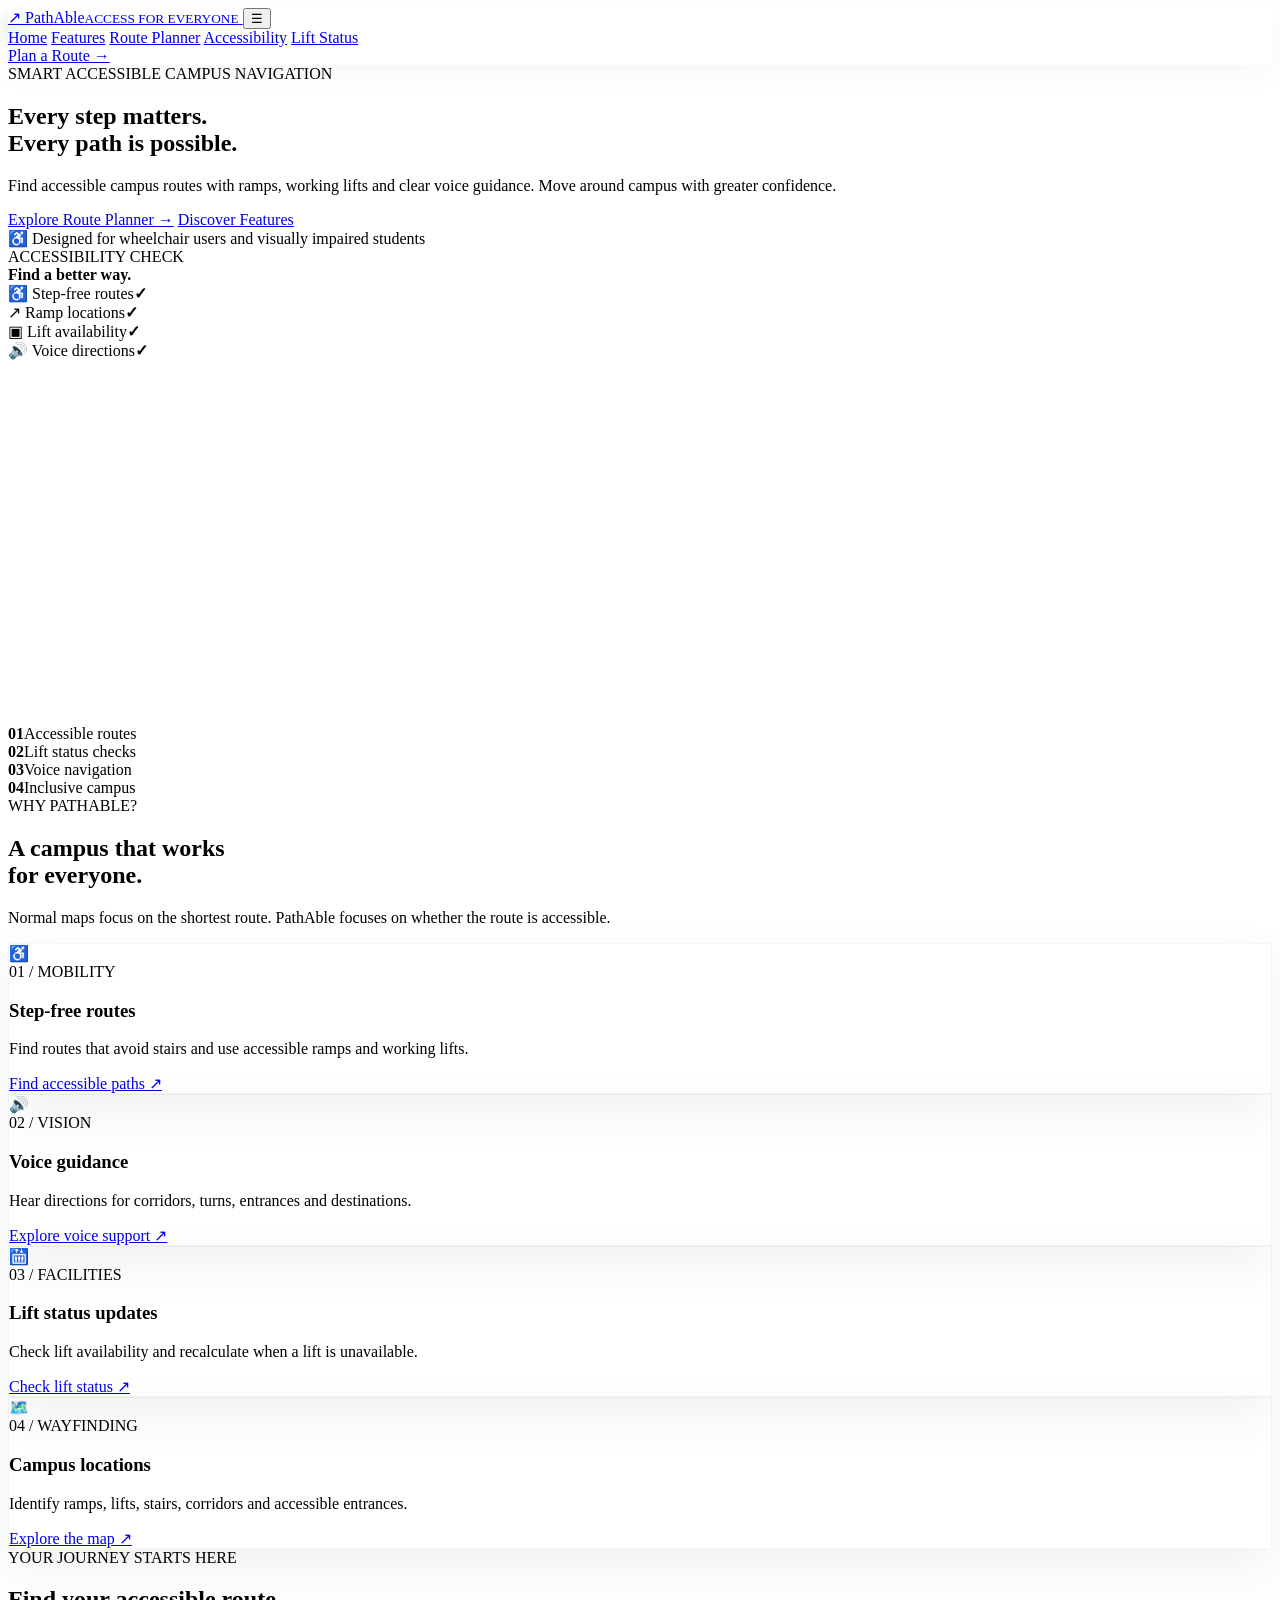
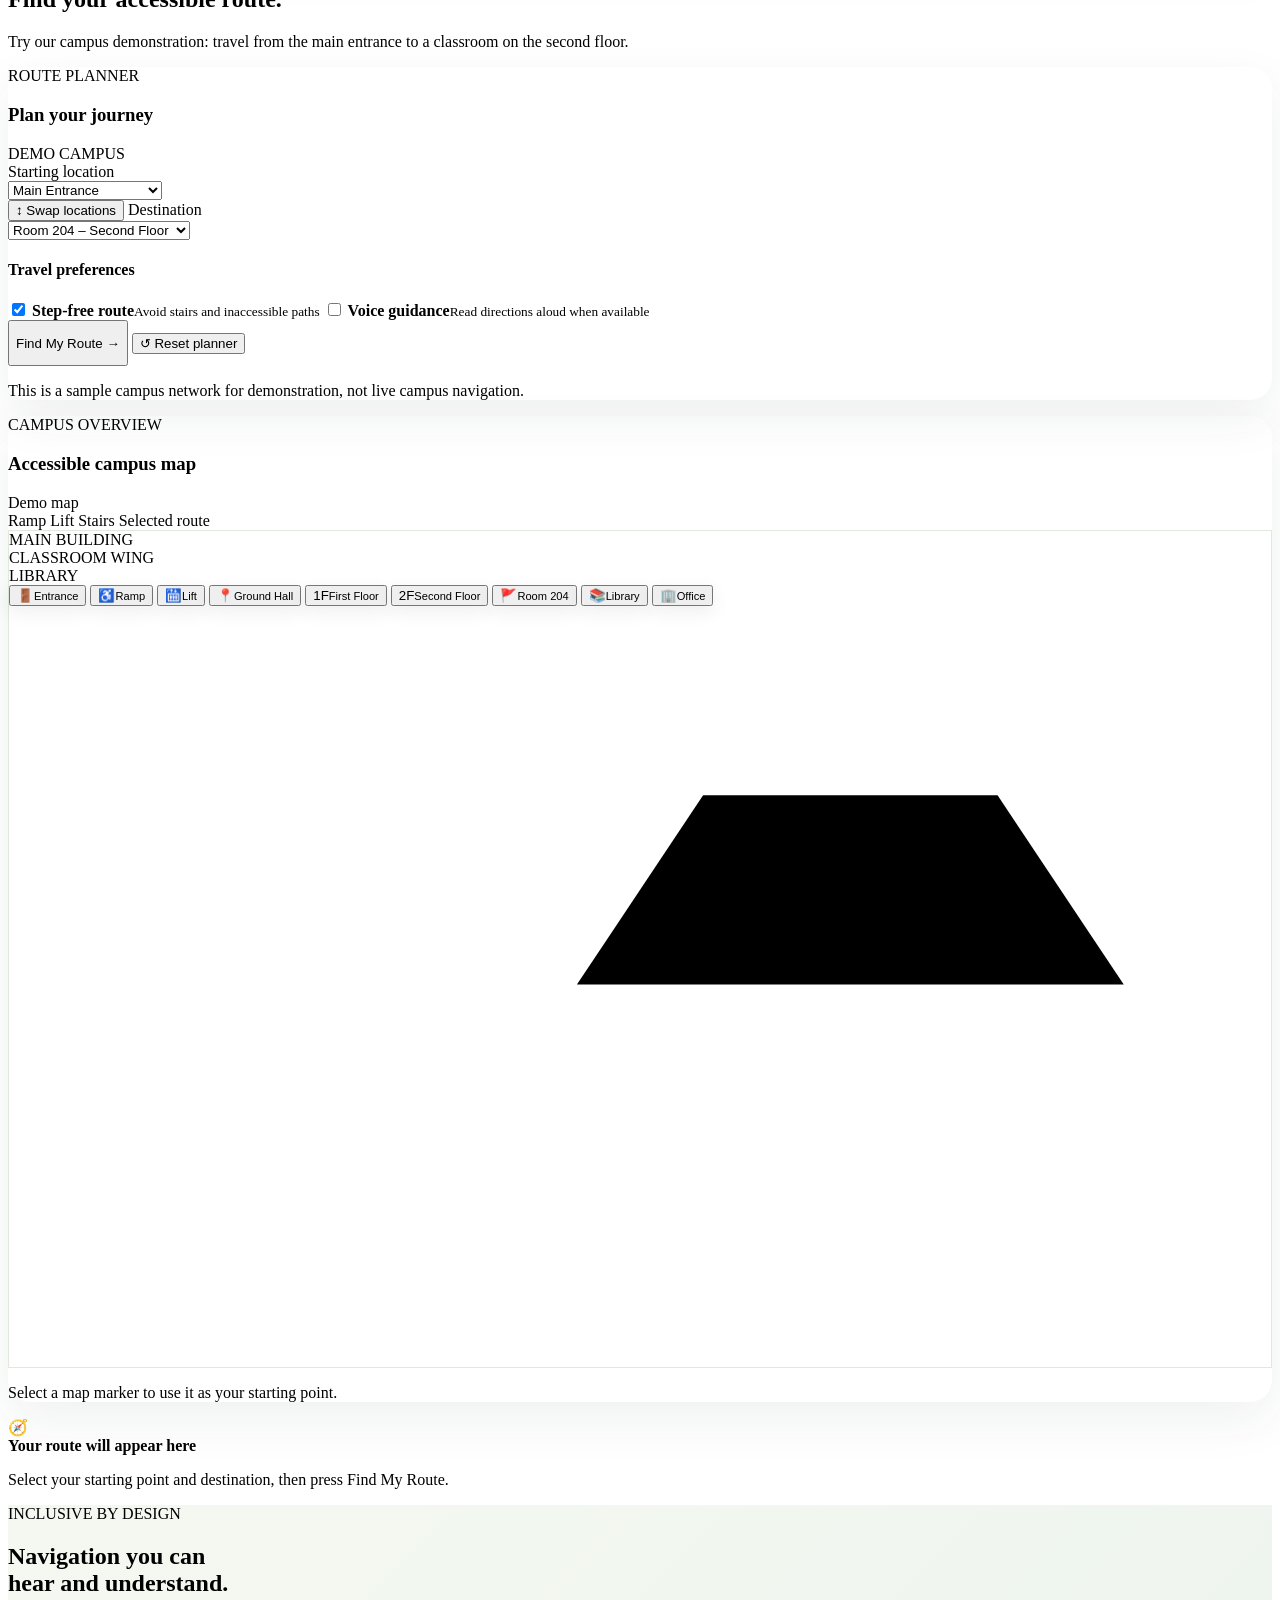
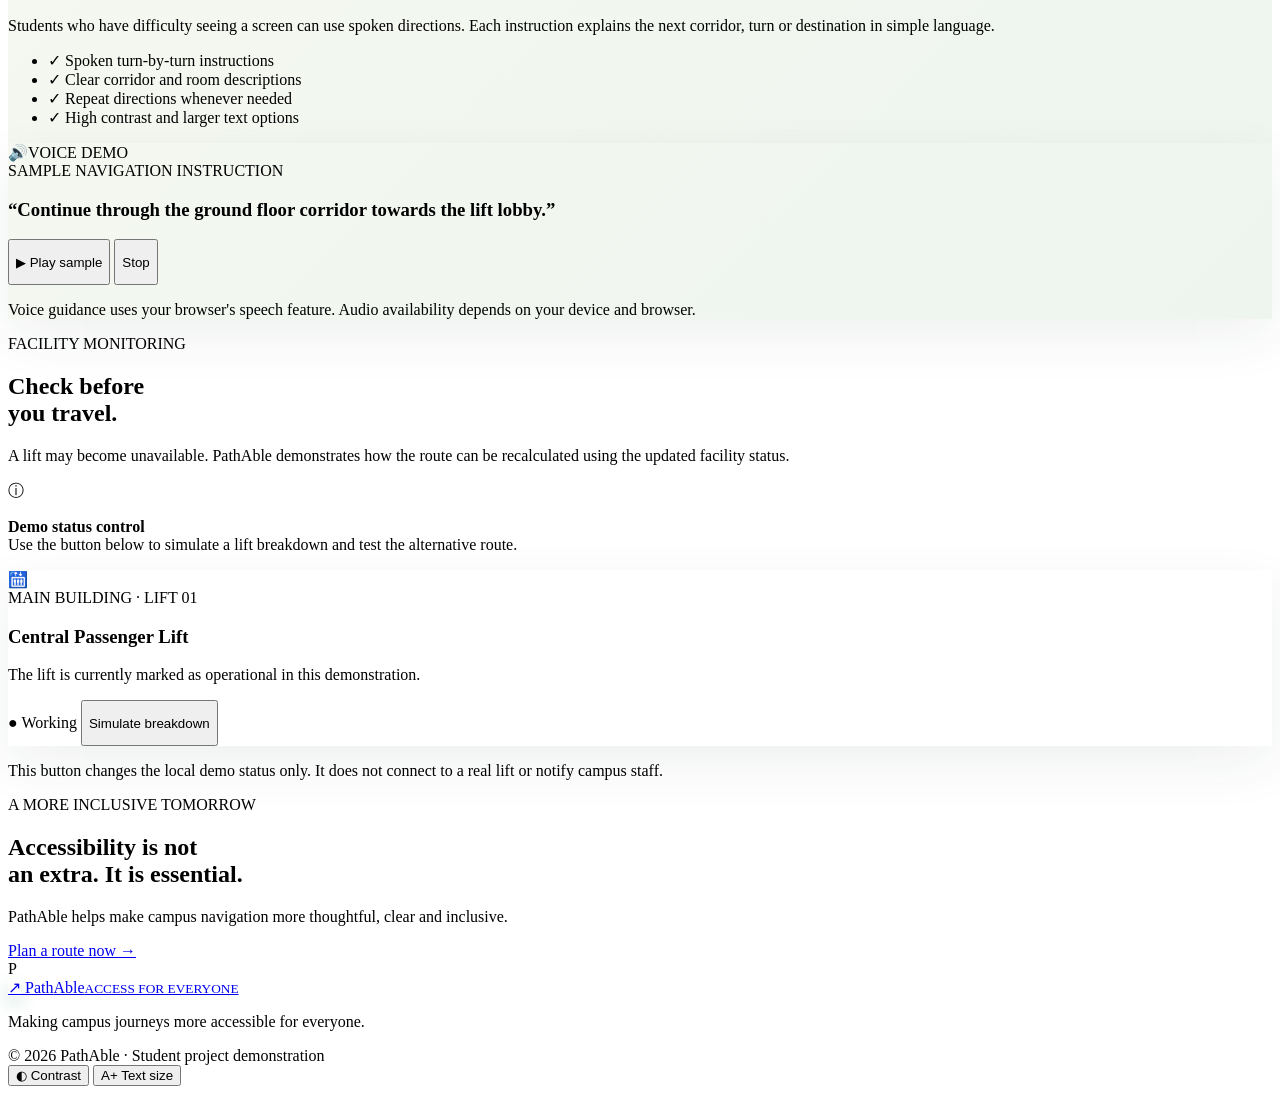
==== commit a6b35655: "Create PathAble website with an accessible campus navigation system, route planner, campus map, lift" ====
--- a/index.html
+++ b/index.html
@@ -3,541 +3,301 @@
 <head>
   <meta charset="UTF-8">
   <meta name="viewport" content="width=device-width, initial-scale=1.0">
-  <meta name="description" content="PathAble - Accessible Campus Navigator">
+  <meta name="description" content="PathAble helps students find accessible routes around campus.">
   <title>PathAble | Accessible Campus Navigator</title>
 
   <link rel="preconnect" href="https://fonts.googleapis.com">
   <link rel="preconnect" href="https://fonts.gstatic.com" crossorigin>
   <link href="https://fonts.googleapis.com/css2?family=DM+Sans:wght@400;500;600;700;800&family=Manrope:wght@400;500;600;700;800&display=swap" rel="stylesheet">
-
   <link rel="stylesheet" href="style.css">
 </head>
 <body>
 
-<header class="topbar">
-  <a class="brand" href="#home">
-    <span class="brand-icon">↗</span>
-    <span>Path<span class="brand-highlight">Able</span>
-      <small>ACCESS FOR EVERYONE</small>
-    </span>
-  </a>
-
-  <button class="menu-toggle" id="menuToggle" aria-label="Open navigation">☰</button>
-
-  <nav class="nav-links" id="navLinks">
-    <a href="#home">Home</a>
-    <a href="#features">Features</a>
-    <a href="#navigator">Route Planner</a>
-    <a href="#campus-life">Campus</a>
-    <a href="#accessibility">Voice Guidance</a>
-    <a href="#voice-recorder">Recorder</a>
-    <a href="#facility">Lift Status</a>
-  </nav>
-
-  <a class="nav-cta" href="#navigator">Plan a Route →</a>
-</header>
-
-<main>
-
-  <!-- HERO -->
-  <section class="hero" id="home">
-    <div class="hero-overlay"></div>
-
-    <div class="hero-content">
-      <span class="eyebrow">
-        <span class="live-dot"></span>
-        SMART ACCESSIBLE CAMPUS NAVIGATION
-      </span>
-
-      <h1>Every step matters.<br>
-        <span>Every path is possible.</span>
-      </h1>
-
-      <p>
-        Find accessible campus routes with ramps, working lifts
-        and clear voice guidance. Move around campus with
-        greater confidence.
-      </p>
-
-      <div class="hero-actions">
-        <a class="button button-primary" href="#navigator">
-          Explore Route Planner →
-        </a>
-        <a class="button button-glass" href="#features">
-          Discover Features
-        </a>
-      </div>
-
-      <div class="hero-note">
-        ♿ Designed for wheelchair users and visually impaired students
-      </div>
-    </div>
-
-    <div class="hero-card">
-      <div class="hero-card-top">
-        <span class="live-dot"></span> ACCESSIBILITY CHECK
-      </div>
-      <strong>Find a better way.</strong>
-      <div class="hero-card-row"><span>♿ Step-free routes</span><b>✓</b></div>
-      <div class="hero-card-row"><span>↗ Ramp locations</span><b>✓</b></div>
-      <div class="hero-card-row"><span>▣ Lift availability</span><b>✓</b></div>
-      <div class="hero-card-row"><span>🔊 Voice directions</span><b>✓</b></div>
-    </div>
-  </section>
-
-  <!-- TRUST STRIP -->
-  <section class="trust-strip">
-    <div><strong>01</strong><span>Accessible routes</span></div>
-    <div><strong>02</strong><span>Lift status checks</span></div>
-    <div><strong>03</strong><span>Voice navigation</span></div>
-    <div><strong>04</strong><span>Inclusive campus</span></div>
-  </section>
-
-  <!-- FEATURES -->
-  <section class="section features-section" id="features">
-    <div class="section-heading">
-      <span class="eyebrow">WHY PATHABLE?</span>
-      <h2>A campus that works<br>for <span>everyone.</span></h2>
-      <p>
-        Normal maps focus on the shortest route.
-        PathAble focuses on whether the route is accessible.
-      </p>
-    </div>
-
-    <div class="feature-grid">
-      <article class="feature-card feature-green">
-        <div class="feature-icon">♿</div>
-        <span class="feature-number">01 / MOBILITY</span>
-        <h3>Step-free routes</h3>
-        <p>Find routes that avoid stairs and use accessible ramps and working lifts.</p>
-        <a href="#navigator">Find accessible paths ↗</a>
-      </article>
-
-      <article class="feature-card feature-purple">
-        <div class="feature-icon">🔊</div>
-        <span class="feature-number">02 / VISION</span>
-        <h3>Voice guidance</h3>
-        <p>Hear directions for corridors, turns, entrances and destinations.</p>
-        <a href="#accessibility">Explore voice support ↗</a>
-      </article>
-
-      <article class="feature-card feature-orange">
-        <div class="feature-icon">🛗</div>
-        <span class="feature-number">03 / FACILITIES</span>
-        <h3>Lift status updates</h3>
-        <p>Check lift availability and recalculate when a lift is unavailable.</p>
-        <a href="#facility">Check lift status ↗</a>
-      </article>
-
-      <article class="feature-card feature-blue">
-        <div class="feature-icon">🗺️</div>
-        <span class="feature-number">04 / WAYFINDING</span>
-        <h3>Campus locations</h3>
-        <p>Identify ramps, lifts, stairs, corridors and accessible entrances.</p>
-        <a href="#navigator">Explore the map ↗</a>
-      </article>
-    </div>
-  </section>
-
-  <!-- REALISTIC CAMPUS PHOTO GALLERY -->
-  <section class="section campus-life" id="campus-life">
-    <div class="section-heading">
-      <span class="eyebrow">EXPLORE CAMPUS SPACES</span>
-      <h2>Every space deserves<br><span>accessible design.</span></h2>
-      <p>Visual examples of campus buildings, learning spaces and corridors.</p>
-    </div>
-
-    <div class="campus-photo-grid">
-      <article class="campus-photo campus-photo-wide">
-        <img
-          src="https://images.unsplash.com/photo-1562774053-701939374585?auto=format&fit=crop&w=1200&q=85"
-          alt="University campus building">
-        <div>
-          <span>01 · CAMPUS</span>
-          <h3>Know your surroundings</h3>
-        </div>
-      </article>
-
-      <article class="campus-photo">
-        <img
-          src="https://images.unsplash.com/photo-1564981797816-1043664bf78d?auto=format&fit=crop&w=900&q=85"
-          alt="University library">
-        <div>
-          <span>02 · LEARNING</span>
-          <h3>Find learning spaces</h3>
-        </div>
-      </article>
-
-      <article class="campus-photo">
-        <img
-          src="https://images.unsplash.com/photo-1497366754035-f200968a6e72?auto=format&fit=crop&w=900&q=85"
-          alt="Modern indoor corridor">
-        <div>
-          <span>03 · WAYFINDING</span>
-          <h3>Move with confidence</h3>
-        </div>
-      </article>
-    </div>
-
-    <p class="image-disclaimer">
-      Illustrative campus photographs. These are not verified photographs
-      of your actual college or accessible facilities.
-    </p>
-  </section>
-
-  <!-- ROUTE PLANNER -->
-  <section class="section planner-section" id="navigator">
-    <div class="section-heading planner-heading">
-      <span class="eyebrow">YOUR JOURNEY STARTS HERE</span>
-      <h2>Find your <span>accessible route.</span></h2>
-      <p>
-        Try our campus demonstration: travel from the main entrance
-        to a classroom on the second floor.
-      </p>
-    </div>
-
-    <div class="planner-layout">
-      <div class="planner-panel">
-        <div class="panel-title">
-          <div>
-            <span class="mini-label">ROUTE PLANNER</span>
-            <h3>Plan your journey</h3>
-          </div>
-          <span class="demo-tag">DEMO CAMPUS</span>
-        </div>
-
-        <label for="startLocation">Starting location</label>
-        <div class="location-input">
-          <span class="location-dot start-dot"></span>
-          <select id="startLocation">
-            <option value="entrance">Main Entrance</option>
-            <option value="groundHall">Ground Floor Corridor</option>
-            <option value="rampJunction">Ramp Junction</option>
-            <option value="liftLobby">Lift Lobby</option>
-            <option value="firstLanding">First Floor Landing</option>
-            <option value="secondHall">Second Floor Corridor</option>
-          </select>
-        </div>
-
-        <button class="swap-button" id="swapButton" type="button">
-          ↕ Swap locations
-        </button>
-
-        <label for="endLocation">Destination</label>
-        <div class="location-input">
-          <span class="location-dot end-dot"></span>
-          <select id="endLocation">
-            <option value="room204" selected>Room 204 – Second Floor</option>
-            <option value="library">Library – Ground Floor</option>
-            <option value="office">Student Office – First Floor</option>
-            <option value="liftLobby">Lift Lobby</option>
-            <option value="groundHall">Ground Floor Corridor</option>
-          </select>
-        </div>
-
-        <div class="preference-box">
-          <h4>Travel preferences</h4>
-
-          <label class="check-row">
-            <input type="checkbox" id="wheelchairMode" checked>
-            <span class="custom-check"></span>
-            <span>
-              <strong>Step-free route</strong>
-              <small>Avoid stairs and inaccessible paths</small>
-            </span>
-          </label>
-
-          <label class="check-row">
-            <input type="checkbox" id="voiceMode">
-            <span class="custom-check"></span>
-            <span>
-              <strong>Voice guidance</strong>
-              <small>Read directions aloud when available</small>
-            </span>
-          </label>
-        </div>
-
-        <button class="button button-primary find-button" id="findRouteButton" type="button">
-          Find My Route →
-        </button>
-
-        <button class="text-button" id="resetButton" type="button">
-          ↺ Reset planner
-        </button>
-
-        <p class="small-note">
-          This is a sample campus network for demonstration,
-          not live campus navigation.
-        </p>
-      </div>
-
-      <div class="map-panel">
-        <div class="map-header">
-          <div>
-            <span class="mini-label">CAMPUS OVERVIEW</span>
-            <h3>Accessible campus map</h3>
-          </div>
-          <span class="map-status">
-            <span class="live-dot"></span> Demo map
-          </span>
-        </div>
-
-        <div class="map-legend">
-          <span><i class="legend-ramp"></i> Ramp</span>
-          <span><i class="legend-lift"></i> Lift</span>
-          <span><i class="legend-stairs"></i> Stairs</span>
-          <span><i class="legend-route"></i> Selected route</span>
-        </div>
-
-        <div class="campus-map" id="campusMap" aria-label="Illustrative campus map">
-          <div class="map-road road-top"></div>
-          <div class="map-road road-bottom"></div>
-
-          <div class="map-building building-a"><span>MAIN BUILDING</span></div>
-          <div class="map-building building-b"><span>CLASSROOM WING</span></div>
-          <div class="map-building building-c"><span>LIBRARY</span></div>
-
-          <button class="map-point point-entrance" data-location="entrance" type="button"><span>🚪</span><small>Entrance</small></button>
-          <button class="map-point point-ramp" data-location="rampJunction" type="button"><span>♿</span><small>Ramp</small></button>
-          <button class="map-point point-lift" data-location="liftLobby" type="button"><span>🛗</span><small>Lift</small></button>
-          <button class="map-point point-ground" data-location="groundHall" type="button"><span>📍</span><small>Ground Hall</small></button>
-          <button class="map-point point-first" data-location="firstLanding" type="button"><span>1F</span><small>First Floor</small></button>
-          <button class="map-point point-second" data-location="secondHall" type="button"><span>2F</span><small>Second Floor</small></button>
-          <button class="map-point point-room" data-location="room204" type="button"><span>🚩</span><small>Room 204</small></button>
-          <button class="map-point point-library" data-location="library" type="button"><span>📚</span><small>Library</small></button>
-          <button class="map-point point-office" data-location="office" type="button"><span>🏢</span><small>Office</small></button>
-
-          <svg class="route-lines" viewBox="0 0 600 360" preserveAspectRatio="none" aria-hidden="true">
-            <path class="map-path" d="M70 180 L170 180 L270 180 L390 180 L470 180 L530 180"/>
-            <path class="map-path stairs-path" d="M270 180 L330 90 L470 90 L530 180"/>
-            <path class="active-route" id="activeRouteLine" d=""/>
-          </svg>
-        </div>
-
-        <p class="map-hint">Select a map marker to use it as your starting point.</p>
-      </div>
-    </div>
-
-    <div class="route-result" id="routeResult" aria-live="polite">
-      <div class="result-placeholder">
-        <span class="placeholder-icon">🧭</span>
-        <div>
-          <strong>Your route will appear here</strong>
-          <p>Select your starting point and destination, then press Find My Route.</p>
-        </div>
-      </div>
-    </div>
-  </section>
-
-  <!-- VOICE GUIDANCE -->
-  <section class="section accessibility-section" id="accessibility">
-    <div class="accessibility-copy">
-      <span class="eyebrow">INCLUSIVE BY DESIGN</span>
-      <h2>Navigation you can<br><span>hear and understand.</span></h2>
-
-      <p>
-        Students who have difficulty seeing a screen can use spoken
-        directions. Each instruction explains the next corridor,
-        turn or destination in simple language.
-      </p>
-
-      <ul class="benefit-list">
-        <li><span>✓</span> Spoken turn-by-turn instructions</li>
-        <li><span>✓</span> Clear corridor and room descriptions</li>
-        <li><span>✓</span> Repeat directions whenever needed</li>
-        <li><span>✓</span> High contrast and larger text options</li>
-      </ul>
-    </div>
-
-    <div class="voice-card">
-      <div class="voice-card-top">
-        <span class="voice-icon">🔊</span>
-        <span class="demo-tag">VOICE DEMO</span>
-      </div>
-
-      <span class="mini-label">SAMPLE NAVIGATION INSTRUCTION</span>
-      <h3 id="voiceSample">
-        “Continue through the ground floor corridor towards the lift lobby.”
-      </h3>
-
-      <div class="voice-wave" aria-hidden="true">
-        <i></i><i></i><i></i><i></i><i></i><i></i><i></i>
-        <i></i><i></i><i></i><i></i><i></i><i></i>
-      </div>
-
-      <div class="voice-actions">
-        <button class="button button-primary" id="playVoiceButton" type="button">
-          ▶ Play sample
-        </button>
-        <button class="button button-light" id="stopVoiceButton" type="button">
-          Stop
-        </button>
-      </div>
-
-      <p class="small-note">
-        Spoken guidance uses your browser's speech feature.
-      </p>
-    </div>
-  </section>
-
-  <!-- NEW MICROPHONE RECORDER -->
-  <section class="section recorder-section" id="voice-recorder">
-    <div class="recorder-intro">
-      <span class="eyebrow">VOICE NOTES · ACCESSIBILITY SUPPORT</span>
-      <h2>Speak it.<br><span>Save it.</span></h2>
-
-      <p>
-        Record a short voice note about a campus access issue,
-        a helpful landmark, or a route reminder. Listen to your
-        recording and download it.
-      </p>
-
-      <div class="recorder-note">
-        <span>🔒</span>
-        Your audio stays in this browser. This demo does not
-        upload your recording to a server.
-      </div>
-    </div>
-
-    <div class="recorder-card">
-      <div class="recorder-card-head">
-        <div>
-          <span class="mini-label">MICROPHONE STUDIO</span>
-          <h3>Voice Recorder</h3>
-        </div>
-        <span class="recording-status" id="recordingStatus">
-          <i></i> Ready
-        </span>
-      </div>
-
-      <div class="recorder-visual" id="recorderVisual" aria-hidden="true">
-        <span></span><span></span><span></span><span></span>
-        <span></span><span></span><span></span><span></span>
-        <span></span><span></span><span></span><span></span>
-        <span></span>
-      </div>
-
-      <div class="recording-time" id="recordingTime">00:00</div>
-
-      <p class="recorder-help" id="recorderHelp" aria-live="polite">
-        Allow microphone access when your browser asks.
-        Then press Start Recording.
-      </p>
-
-      <div class="recorder-controls">
-        <button class="button button-primary" id="recordStartButton" type="button">
-          ● Start Recording
-        </button>
-        <button class="button button-light" id="recordPauseButton" type="button" disabled>
-          Ⅱ Pause
-        </button>
-        <button class="button button-light" id="recordStopButton" type="button" disabled>
-          ■ Stop
-        </button>
-      </div>
-
-      <audio id="recordingPlayback" class="recording-playback" controls hidden></audio>
-
-      <div class="recorder-bottom">
-        <button class="text-button" id="recordDownloadButton" type="button" disabled>
-          ↓ Download recording
-        </button>
-        <button class="text-button" id="recordClearButton" type="button" disabled>
-          Clear recording
-        </button>
-      </div>
-
-      <p class="small-note">
-        Recording requires microphone permission and HTTPS or localhost.
-      </p>
-    </div>
-  </section>
-
-  <!-- LIFT STATUS -->
-  <section class="section facility-section" id="facility">
-    <div class="facility-heading">
+  <header class="topbar">
+    <a class="brand" href="#home" aria-label="PathAble home">
+      <span class="brand-icon">↗</span>
+      <span>Path<span class="brand-highlight">Able</span><small>ACCESS FOR EVERYONE</small></span>
+    </a>
+
+    <button class="menu-toggle" id="menuToggle" aria-label="Open navigation">☰</button>
+
+    <nav class="nav-links" id="navLinks">
+      <a href="#home">Home</a>
+      <a href="#features">Features</a>
+      <a href="#navigator">Route Planner</a>
+      <a href="#accessibility">Accessibility</a>
+      <a href="#facility">Lift Status</a>
+    </nav>
+
+    <a class="nav-cta" href="#navigator">Plan a Route <span>→</span></a>
+  </header>
+
+  <main>
+    <section class="hero" id="home">
+      <div class="hero-overlay"></div>
+      <div class="hero-content">
+        <span class="eyebrow"><span class="live-dot"></span> SMART ACCESSIBLE CAMPUS NAVIGATION</span>
+        <h1>Every step matters.<br><span>Every path is possible.</span></h1>
+        <p>Find accessible campus routes with ramps, working lifts and clear voice guidance. Move around campus with greater confidence.</p>
+        <div class="hero-actions">
+          <a class="button button-primary" href="#navigator">Explore Route Planner <span>→</span></a>
+          <a class="button button-glass" href="#features">Discover Features</a>
+        </div>
+        <div class="hero-note">
+          <span>♿</span> Designed for wheelchair users and visually impaired students
+        </div>
+      </div>
+      <div class="hero-card">
+        <div class="hero-card-top"><span class="live-dot"></span> ACCESSIBILITY CHECK</div>
+        <strong>Find a better way.</strong>
+        <div class="hero-card-row"><span>♿ Step-free routes</span><b>✓</b></div>
+        <div class="hero-card-row"><span>↗ Ramp locations</span><b>✓</b></div>
+        <div class="hero-card-row"><span>▣ Lift availability</span><b>✓</b></div>
+        <div class="hero-card-row"><span>🔊 Voice directions</span><b>✓</b></div>
+      </div>
+    </section>
+
+    <section class="trust-strip">
+      <div><strong>01</strong><span>Accessible routes</span></div>
+      <div><strong>02</strong><span>Lift status checks</span></div>
+      <div><strong>03</strong><span>Voice navigation</span></div>
+      <div><strong>04</strong><span>Inclusive campus</span></div>
+    </section>
+
+    <section class="section features-section" id="features">
       <div class="section-heading">
-        <span class="eyebrow">FACILITY MONITORING</span>
-        <h2>Check before<br><span>you travel.</span></h2>
-        <p>
-          A lift may become unavailable. PathAble demonstrates
-          how the route can be recalculated using the updated facility status.
-        </p>
-      </div>
-
-      <div class="facility-alert">
-        <span>ⓘ</span>
-        <p>
-          <strong>Demo status control</strong><br>
-          Use the button below to simulate a lift breakdown
-          and test the alternative route.
-        </p>
-      </div>
-    </div>
-
-    <div class="lift-card">
-      <div class="lift-symbol">🛗</div>
-
-      <div class="lift-info">
-        <span class="mini-label">MAIN BUILDING · LIFT 01</span>
-        <h3>Central Passenger Lift</h3>
-        <p id="liftDescription">
-          The lift is currently marked as operational in this demonstration.
-        </p>
-      </div>
-
-      <div class="lift-state">
-        <span class="status-pill status-working" id="liftStatus">● Working</span>
-        <button class="button button-light" id="toggleLiftButton" type="button">
-          Simulate breakdown
-        </button>
-      </div>
-    </div>
-
-    <p class="small-note facility-note">
-      This button changes the local demo status only.
-      It does not connect to a real lift or notify campus staff.
-    </p>
-  </section>
-
-  <!-- FINAL CTA -->
-  <section class="cta-section">
-    <div>
-      <span class="eyebrow">A MORE INCLUSIVE TOMORROW</span>
-      <h2>Accessibility is not<br>an extra. It is essential.</h2>
-      <p>PathAble helps make campus navigation more thoughtful, clear and inclusive.</p>
-    </div>
-
-    <a class="button button-dark" href="#navigator">Plan a route now →</a>
-    <div class="cta-decoration">P</div>
-  </section>
-
-</main>
-
-<footer class="footer">
-  <a class="brand footer-brand" href="#home">
-    <span class="brand-icon">↗</span>
-    <span>Path<span class="brand-highlight">Able</span>
-      <small>ACCESS FOR EVERYONE</small>
-    </span>
-  </a>
-
-  <p>Making campus journeys more accessible for everyone.</p>
-  <span class="footer-copy">© 2026 PathAble · Student project demonstration</span>
-</footer>
-
-<!-- ACCESSIBILITY CONTROLS -->
-<div class="access-toolbar" aria-label="Accessibility display controls">
-  <button id="contrastButton" type="button" title="Toggle high contrast">
-    ◐ <span>Contrast</span>
-  </button>
-  <button id="textSizeButton" type="button" title="Toggle larger text">
-    A+ <span>Text size</span>
-  </button>
-</div>
-
-<div class="toast" id="toast" role="status" aria-live="polite"></div>
-
-<script src="script.js"></script>
+        <span class="eyebrow">WHY PATHABLE?</span>
+        <h2>A campus that works<br>for <span>everyone.</span></h2>
+        <p>Normal maps focus on the shortest route. PathAble focuses on whether the route is accessible.</p>
+      </div>
+
+      <div class="feature-grid">
+        <article class="feature-card feature-green">
+          <div class="feature-icon">♿</div>
+          <span class="feature-number">01 / MOBILITY</span>
+          <h3>Step-free routes</h3>
+          <p>Find routes that avoid stairs and use accessible ramps and working lifts.</p>
+          <a href="#navigator">Find accessible paths ↗</a>
+        </article>
+
+        <article class="feature-card feature-purple">
+          <div class="feature-icon">🔊</div>
+          <span class="feature-number">02 / VISION</span>
+          <h3>Voice guidance</h3>
+          <p>Hear directions for corridors, turns, entrances and destinations.</p>
+          <a href="#accessibility">Explore voice support ↗</a>
+        </article>
+
+        <article class="feature-card feature-orange">
+          <div class="feature-icon">🛗</div>
+          <span class="feature-number">03 / FACILITIES</span>
+          <h3>Lift status updates</h3>
+          <p>Check lift availability and recalculate when a lift is unavailable.</p>
+          <a href="#facility">Check lift status ↗</a>
+        </article>
+
+        <article class="feature-card feature-blue">
+          <div class="feature-icon">🗺️</div>
+          <span class="feature-number">04 / WAYFINDING</span>
+          <h3>Campus locations</h3>
+          <p>Identify ramps, lifts, stairs, corridors and accessible entrances.</p>
+          <a href="#navigator">Explore the map ↗</a>
+        </article>
+      </div>
+    </section>
+
+    <section class="section planner-section" id="navigator">
+      <div class="section-heading planner-heading">
+        <span class="eyebrow">YOUR JOURNEY STARTS HERE</span>
+        <h2>Find your <span>accessible route.</span></h2>
+        <p>Try our campus demonstration: travel from the main entrance to a classroom on the second floor.</p>
+      </div>
+
+      <div class="planner-layout">
+        <div class="planner-panel">
+          <div class="panel-title">
+            <div>
+              <span class="mini-label">ROUTE PLANNER</span>
+              <h3>Plan your journey</h3>
+            </div>
+            <span class="demo-tag">DEMO CAMPUS</span>
+          </div>
+
+          <label for="startLocation">Starting location</label>
+          <div class="location-input">
+            <span class="location-dot start-dot"></span>
+            <select id="startLocation">
+              <option value="entrance">Main Entrance</option>
+              <option value="groundHall">Ground Floor Corridor</option>
+              <option value="rampJunction">Ramp Junction</option>
+              <option value="liftLobby">Lift Lobby</option>
+              <option value="firstLanding">First Floor Landing</option>
+              <option value="secondHall">Second Floor Corridor</option>
+            </select>
+          </div>
+
+          <button class="swap-button" id="swapButton" type="button" aria-label="Swap start and destination">↕ Swap locations</button>
+
+          <label for="endLocation">Destination</label>
+          <div class="location-input">
+            <span class="location-dot end-dot"></span>
+            <select id="endLocation">
+              <option value="room204" selected>Room 204 – Second Floor</option>
+              <option value="library">Library – Ground Floor</option>
+              <option value="office">Student Office – First Floor</option>
+              <option value="liftLobby">Lift Lobby</option>
+              <option value="groundHall">Ground Floor Corridor</option>
+            </select>
+          </div>
+
+          <div class="preference-box">
+            <h4>Travel preferences</h4>
+            <label class="check-row">
+              <input type="checkbox" id="wheelchairMode" checked>
+              <span class="custom-check"></span>
+              <span><strong>Step-free route</strong><small>Avoid stairs and inaccessible paths</small></span>
+            </label>
+            <label class="check-row">
+              <input type="checkbox" id="voiceMode">
+              <span class="custom-check"></span>
+              <span><strong>Voice guidance</strong><small>Read directions aloud when available</small></span>
+            </label>
+          </div>
+
+          <button class="button button-primary find-button" id="findRouteButton" type="button">Find My Route <span>→</span></button>
+          <button class="text-button" id="resetButton" type="button">↺ Reset planner</button>
+          <p class="small-note">This is a sample campus network for demonstration, not live campus navigation.</p>
+        </div>
+
+        <div class="map-panel">
+          <div class="map-header">
+            <div><span class="mini-label">CAMPUS OVERVIEW</span><h3>Accessible campus map</h3></div>
+            <span class="map-status"><span class="live-dot"></span> Demo map</span>
+          </div>
+
+          <div class="map-legend">
+            <span><i class="legend-ramp"></i> Ramp</span>
+            <span><i class="legend-lift"></i> Lift</span>
+            <span><i class="legend-stairs"></i> Stairs</span>
+            <span><i class="legend-route"></i> Selected route</span>
+          </div>
+
+          <div class="campus-map" id="campusMap" aria-label="Illustrative campus map">
+            <div class="map-road road-top"></div>
+            <div class="map-road road-bottom"></div>
+            <div class="map-building building-a"><span>MAIN BUILDING</span></div>
+            <div class="map-building building-b"><span>CLASSROOM WING</span></div>
+            <div class="map-building building-c"><span>LIBRARY</span></div>
+
+            <button class="map-point point-entrance" data-location="entrance" type="button"><span>🚪</span><small>Entrance</small></button>
+            <button class="map-point point-ramp" data-location="rampJunction" type="button"><span>♿</span><small>Ramp</small></button>
+            <button class="map-point point-lift" data-location="liftLobby" type="button"><span>🛗</span><small>Lift</small></button>
+            <button class="map-point point-ground" data-location="groundHall" type="button"><span>📍</span><small>Ground Hall</small></button>
+            <button class="map-point point-first" data-location="firstLanding" type="button"><span>1F</span><small>First Floor</small></button>
+            <button class="map-point point-second" data-location="secondHall" type="button"><span>2F</span><small>Second Floor</small></button>
+            <button class="map-point point-room" data-location="room204" type="button"><span>🚩</span><small>Room 204</small></button>
+            <button class="map-point point-library" data-location="library" type="button"><span>📚</span><small>Library</small></button>
+            <button class="map-point point-office" data-location="office" type="button"><span>🏢</span><small>Office</small></button>
+
+            <svg class="route-lines" viewBox="0 0 600 360" preserveAspectRatio="none" aria-hidden="true">
+              <path class="map-path" d="M70 180 L170 180 L270 180 L390 180 L470 180 L530 180"/>
+              <path class="map-path stairs-path" d="M270 180 L330 90 L470 90 L530 180"/>
+              <path class="active-route" id="activeRouteLine" d=""/>
+            </svg>
+          </div>
+          <p class="map-hint">Select a map marker to use it as your starting point.</p>
+        </div>
+      </div>
+
+      <div class="route-result" id="routeResult" aria-live="polite">
+        <div class="result-placeholder">
+          <span class="placeholder-icon">🧭</span>
+          <div><strong>Your route will appear here</strong><p>Select your starting point and destination, then press Find My Route.</p></div>
+        </div>
+      </div>
+    </section>
+
+    <section class="section accessibility-section" id="accessibility">
+      <div class="accessibility-copy">
+        <span class="eyebrow">INCLUSIVE BY DESIGN</span>
+        <h2>Navigation you can<br><span>hear and understand.</span></h2>
+        <p>Students who have difficulty seeing a screen can use spoken directions. Each instruction explains the next corridor, turn or destination in simple language.</p>
+        <ul class="benefit-list">
+          <li><span>✓</span> Spoken turn-by-turn instructions</li>
+          <li><span>✓</span> Clear corridor and room descriptions</li>
+          <li><span>✓</span> Repeat directions whenever needed</li>
+          <li><span>✓</span> High contrast and larger text options</li>
+        </ul>
+      </div>
+
+      <div class="voice-card">
+        <div class="voice-card-top"><span class="voice-icon">🔊</span><span class="demo-tag">VOICE DEMO</span></div>
+        <span class="mini-label">SAMPLE NAVIGATION INSTRUCTION</span>
+        <h3 id="voiceSample">“Continue through the ground floor corridor towards the lift lobby.”</h3>
+        <div class="voice-wave" aria-hidden="true"><i></i><i></i><i></i><i></i><i></i><i></i><i></i><i></i><i></i><i></i><i></i><i></i><i></i></div>
+        <div class="voice-actions">
+          <button class="button button-primary" id="playVoiceButton" type="button">▶ Play sample</button>
+          <button class="button button-light" id="stopVoiceButton" type="button">Stop</button>
+        </div>
+        <p class="small-note">Voice guidance uses your browser's speech feature. Audio availability depends on your device and browser.</p>
+      </div>
+    </section>
+
+    <section class="section facility-section" id="facility">
+      <div class="facility-heading">
+        <div class="section-heading">
+          <span class="eyebrow">FACILITY MONITORING</span>
+          <h2>Check before<br><span>you travel.</span></h2>
+          <p>A lift may become unavailable. PathAble demonstrates how the route can be recalculated using the updated facility status.</p>
+        </div>
+        <div class="facility-alert">
+          <span>ⓘ</span>
+          <p><strong>Demo status control</strong><br>Use the button below to simulate a lift breakdown and test the alternative route.</p>
+        </div>
+      </div>
+
+      <div class="lift-card">
+        <div class="lift-symbol">🛗</div>
+        <div class="lift-info">
+          <span class="mini-label">MAIN BUILDING · LIFT 01</span>
+          <h3>Central Passenger Lift</h3>
+          <p id="liftDescription">The lift is currently marked as operational in this demonstration.</p>
+        </div>
+        <div class="lift-state">
+          <span class="status-pill status-working" id="liftStatus">● Working</span>
+          <button class="button button-light" id="toggleLiftButton" type="button">Simulate breakdown</button>
+        </div>
+      </div>
+      <p class="small-note facility-note">This button changes the local demo status only. It does not connect to a real lift or notify campus staff.</p>
+    </section>
+
+    <section class="cta-section">
+      <div>
+        <span class="eyebrow">A MORE INCLUSIVE TOMORROW</span>
+        <h2>Accessibility is not<br>an extra. It is essential.</h2>
+        <p>PathAble helps make campus navigation more thoughtful, clear and inclusive.</p>
+      </div>
+      <a class="button button-dark" href="#navigator">Plan a route now <span>→</span></a>
+      <div class="cta-decoration">P</div>
+    </section>
+  </main>
+
+  <footer class="footer">
+    <a class="brand footer-brand" href="#home">
+      <span class="brand-icon">↗</span>
+      <span>Path<span class="brand-highlight">Able</span><small>ACCESS FOR EVERYONE</small></span>
+    </a>
+    <p>Making campus journeys more accessible for everyone.</p>
+    <span class="footer-copy">© 2026 PathAble · Student project demonstration</span>
+  </footer>
+
+  <div class="access-toolbar" aria-label="Accessibility display controls">
+    <button id="contrastButton" type="button" title="Toggle high contrast">◐ <span>Contrast</span></button>
+    <button id="textSizeButton" type="button" title="Toggle larger text">A+ <span>Text size</span></button>
+  </div>
+
+  <div class="toast" id="toast" role="status" aria-live="polite"></div>
+
+  <script src="script.js"></script>
 </body>
 </html>
--- a/style.css
+++ b/style.css
@@ -1,1425 +1,495 @@
-
-@import url('https://fonts.googleapis.com/css2?family=DM+Sans:wght@400;500;600;700;800&family=Manrope:wght@400;500;600;700;800&display=swap');
+/* =========================================
+   PATHABLE PREMIUM DESIGN UPGRADE
+========================================= */
 
 :root {
-  --green: #167c58;
-  --green-dark: #105c43;
-  --lime: #c9f36b;
-  --cream: #f7f8f2;
-  --ink: #182b25;
-  --muted: #6c7b74;
-  --purple: #eee9ff;
-  --orange: #fff0df;
-  --blue: #e5f2ff;
-  --white: #ffffff;
-  --border: #e7ebe5;
-  --shadow: 0 18px 55px rgba(26, 58, 43, .09);
-}
-
-* {
-  box-sizing: border-box;
-  margin: 0;
-  padding: 0;
-}
-
-html {
-  scroll-behavior: smooth;
-  scroll-padding-top: 90px;
+  --green: #137b59;
+  --green-dark: #0d5c42;
+  --lime: #d8f58a;
+  --ink: #142b24;
 }
 
 body {
-  font-family: 'DM Sans', sans-serif;
-  color: var(--ink);
+  overflow-x: hidden;
+}
+
+.topbar {
+  box-shadow: 0 8px 30px rgba(15,48,34,.045);
+}
+
+.brand-icon {
+  box-shadow: 0 8px 18px rgba(22,124,88,.2);
+}
+
+.nav-links a {
+  position: relative;
+}
+
+.nav-links a::after {
+  content: "";
+  position: absolute;
+  left: 0;
+  bottom: -8px;
+  width: 0;
+  height: 2px;
+  background: var(--green);
+  transition: width .25s ease;
+}
+
+.nav-links a:hover::after {
+  width: 100%;
+}
+
+.hero {
+  min-height: 660px;
+  background-position: center 45%;
+}
+
+.hero-overlay {
+  background: linear-gradient(
+    90deg,
+    rgba(5,31,23,.96),
+    rgba(5,31,23,.78) 52%,
+    rgba(5,31,23,.22)
+  );
+}
+
+.hero h1 {
+  max-width: 760px;
+}
+
+.hero-card {
+  animation: floatCard 5s ease-in-out infinite;
+}
+
+@keyframes floatCard {
+  0%,100% { transform: translateY(0); }
+  50% { transform: translateY(-8px); }
+}
+
+.section {
+  position: relative;
+}
+
+.feature-card,
+.planner-panel,
+.map-panel,
+.voice-card,
+.lift-card,
+.recorder-card {
+  box-shadow: 0 18px 50px rgba(22,54,39,.07);
+}
+
+.feature-card {
+  border: 1px solid rgba(22,54,39,.045);
+}
+
+.button {
+  min-height: 46px;
+}
+
+button:focus-visible,
+a:focus-visible,
+select:focus-visible {
+  outline: 3px solid #f1b84b;
+  outline-offset: 3px;
+}
+
+/* CAMPUS PHOTO GALLERY */
+
+.campus-life {
   background: #fff;
-  line-height: 1.6;
-}
-
-button, select, a {
-  font: inherit;
-}
-
-button, a {
-  -webkit-tap-highlight-color: transparent;
-}
-
-a {
-  color: inherit;
-  text-decoration: none;
-}
-
-button {
-  cursor: pointer;
-}
-
-.topbar {
-  height: 82px;
-  padding: 0 7%;
-  display: flex;
-  align-items: center;
-  justify-content: space-between;
-  gap: 24px;
-  background: rgba(255,255,255,.97);
-  position: sticky;
-  top: 0;
-  z-index: 100;
-  border-bottom: 1px solid #edf0eb;
-}
-
-.brand {
-  display: flex;
-  align-items: center;
-  gap: 10px;
-  font-family: 'Manrope', sans-serif;
-  font-size: 23px;
-  font-weight: 800;
-  line-height: 1.05;
-}
-
-.brand-icon {
+}
+
+.campus-photo-grid {
   display: grid;
-  place-items: center;
-  width: 42px;
-  height: 42px;
-  border-radius: 14px;
-  background: var(--green);
-  color: white;
-  font-size: 27px;
-}
-
-.brand-highlight {
-  color: var(--green);
-}
-
-.brand small {
-  display: block;
-  margin-top: 5px;
-  font-size: 8px;
-  letter-spacing: 2px;
-  font-weight: 700;
-  color: var(--muted);
-}
-
-.nav-links {
-  display: flex;
-  align-items: center;
-  gap: 28px;
-}
-
-.nav-links a {
-  color: #596961;
-  font-size: 13px;
-  font-weight: 700;
-  transition: color .2s;
-}
-
-.nav-links a:hover {
-  color: var(--green);
-}
-
-.nav-cta {
-  background: var(--green);
-  color: white;
-  padding: 12px 19px;
-  border-radius: 12px;
-  font-size: 13px;
-  font-weight: 700;
-  transition: .2s;
-}
-
-.nav-cta:hover, .button-primary:hover {
-  background: var(--green-dark);
-  transform: translateY(-2px);
-}
-
-.nav-cta span, .button span {
-  margin-left: 9px;
-}
-
-.menu-toggle {
-  display: none;
-  border: 0;
-  background: var(--cream);
-  color: var(--ink);
-  padding: 9px 13px;
-  border-radius: 9px;
-  font-size: 22px;
-}
-
-.hero {
-  min-height: 610px;
+  grid-template-columns: 1.35fr 1fr 1fr;
+  gap: 18px;
+}
+
+.campus-photo {
+  min-height: 300px;
   position: relative;
-  display: flex;
-  align-items: center;
-  padding: 85px 9%;
-  color: white;
-  background: url('https://images.unsplash.com/photo-1562774053-701939374585?auto=format&fit=crop&w=2000&q=85') center 48%/cover no-repeat;
   overflow: hidden;
-}
-
-.hero-overlay {
-  position: absolute;
-  inset: 0;
-  background: linear-gradient(90deg, rgba(8,37,27,.94) 0%, rgba(8,37,27,.78) 48%, rgba(8,37,27,.25) 100%);
-}
-
-.hero-content {
-  max-width: 690px;
-  position: relative;
-  z-index: 1;
-}
-
-.eyebrow {
-  display: inline-flex;
-  align-items: center;
-  gap: 9px;
-  color: var(--green);
-  font-size: 11px;
-  font-weight: 800;
-  letter-spacing: 2px;
-}
-
-.hero .eyebrow {
-  color: #d7f5a2;
-}
-
-.live-dot {
-  display: inline-block;
-  width: 8px;
-  height: 8px;
-  border-radius: 50%;
-  background: #8bdc67;
-  box-shadow: 0 0 0 4px rgba(139,220,103,.15);
-}
-
-.hero h1 {
-  font-family: 'Manrope', sans-serif;
-  font-size: clamp(42px, 5.6vw, 70px);
-  line-height: 1.12;
-  letter-spacing: -2.5px;
-  margin: 22px 0;
-  font-weight: 800;
-}
-
-.hero h1 span {
-  color: var(--lime);
-}
-
-.hero-content > p {
-  max-width: 570px;
-  color: #e1eae4;
-  font-size: 16px;
-  line-height: 1.8;
-}
-
-.hero-actions {
-  display: flex;
-  flex-wrap: wrap;
-  gap: 13px;
-  margin-top: 32px;
-}
-
-.button {
-  display: inline-flex;
-  justify-content: center;
-  align-items: center;
-  gap: 8px;
-  padding: 14px 21px;
-  border: 0;
-  border-radius: 11px;
-  font-size: 13px;
-  font-weight: 800;
-  transition: .2s ease;
-}
-
-.button-primary {
-  color: white;
-  background: var(--green);
-}
-
-.hero .button-primary {
-  background: var(--lime);
-  color: #183523;
-}
-
-.hero .button-primary:hover {
-  background: #d9ff8b;
-}
-
-.button-glass {
-  color: white;
-  border: 1px solid rgba(255,255,255,.55);
-  background: rgba(255,255,255,.1);
-  backdrop-filter: blur(10px);
-}
-
-.button-glass:hover {
-  background: rgba(255,255,255,.2);
-}
-
-.hero-note {
-  margin-top: 38px;
-  color: #e3eee7;
-  font-size: 12px;
-}
-
-.hero-note span {
-  margin-right: 8px;
-  font-size: 19px;
-}
-
-.hero-card {
-  position: absolute;
-  z-index: 2;
-  right: 9%;
-  bottom: 70px;
-  width: 265px;
-  padding: 22px;
-  color: var(--ink);
-  background: rgba(255,255,255,.96);
-  border: 1px solid rgba(255,255,255,.5);
-  border-radius: 18px;
-  box-shadow: 0 20px 55px rgba(0,0,0,.2);
-  backdrop-filter: blur(12px);
-}
-
-.hero-card-top {
-  color: var(--muted);
-  font-size: 9px;
-  font-weight: 800;
-  letter-spacing: 1.3px;
-  display: flex;
-  gap: 10px;
-  align-items: center;
-}
-
-.hero-card > strong {
-  display: block;
-  font-family: 'Manrope', sans-serif;
-  font-size: 20px;
-  margin: 13px 0;
-}
-
-.hero-card-row {
-  display: flex;
-  justify-content: space-between;
-  padding: 9px 0;
-  border-top: 1px solid var(--border);
-  font-size: 11px;
-  font-weight: 600;
-}
-
-.hero-card-row b {
-  color: var(--green);
-}
-
-.trust-strip {
-  display: grid;
-  grid-template-columns: repeat(4, 1fr);
-  padding: 25px 9%;
-  background: var(--cream);
-  gap: 20px;
-}
-
-.trust-strip div {
-  display: flex;
-  align-items: center;
-  gap: 12px;
-  border-right: 1px solid #e2e8df;
-}
-
-.trust-strip div:last-child {
-  border: 0;
-}
-
-.trust-strip strong {
-  color: var(--green);
-  font-family: 'Manrope', sans-serif;
-  font-size: 23px;
-}
-
-.trust-strip span {
-  font-size: 12px;
-  font-weight: 700;
-  color: #5b6b62;
-}
-
-.section {
-  padding: 100px 9%;
-}
-
-.section-heading {
-  max-width: 650px;
-  margin-bottom: 42px;
-}
-
-.section-heading h2, .accessibility-copy h2 {
-  font-family: 'Manrope', sans-serif;
-  font-size: clamp(34px, 4vw, 48px);
-  line-height: 1.2;
-  letter-spacing: -1.7px;
-  margin: 13px 0;
-  font-weight: 800;
-}
-
-.section-heading h2 span, .accessibility-copy h2 span {
-  color: var(--green);
-}
-
-.section-heading > p, .accessibility-copy > p {
-  color: var(--muted);
-  font-size: 14px;
-  line-height: 1.8;
-}
-
-.feature-grid {
-  display: grid;
-  grid-template-columns: repeat(4, 1fr);
-  gap: 17px;
-}
-
-.feature-card {
-  padding: 27px 23px;
-  border-radius: 17px;
-  min-height: 275px;
-  transition: transform .25s, box-shadow .25s;
-}
-
-.feature-card:hover {
-  transform: translateY(-7px);
-  box-shadow: var(--shadow);
-}
-
-.feature-green { background: #e8f6e9; }
-.feature-purple { background: var(--purple); }
-.feature-orange { background: var(--orange); }
-.feature-blue { background: var(--blue); }
-
-.feature-icon {
-  width: 53px;
-  height: 53px;
-  display: grid;
-  place-items: center;
-  border-radius: 15px;
-  background: rgba(255,255,255,.75);
-  font-size: 25px;
-  margin-bottom: 23px;
-}
-
-.feature-number, .mini-label {
-  display: block;
-  color: #718078;
-  font-size: 9px;
-  letter-spacing: 1.4px;
-  font-weight: 800;
-}
-
-.feature-card h3 {
-  font-family: 'Manrope', sans-serif;
-  font-size: 19px;
-  margin: 9px 0;
-}
-
-.feature-card p {
-  color: #63736b;
-  font-size: 12px;
-  line-height: 1.7;
-  min-height: 62px;
-}
-
-.feature-card a {
-  display: inline-block;
-  margin-top: 17px;
-  font-size: 11px;
-  font-weight: 800;
-  color: var(--green-dark);
-}
-
-.planner-section {
-  background: var(--cream);
-}
-
-.planner-heading {
-  text-align: center;
-  margin: 0 auto 45px;
-}
-
-.planner-layout {
-  display: grid;
-  grid-template-columns: minmax(300px, .85fr) minmax(400px, 1.35fr);
-  gap: 22px;
-  align-items: stretch;
-}
-
-.planner-panel, .map-panel {
-  background: white;
-  border: 1px solid var(--border);
-  border-radius: 18px;
-  padding: 27px;
-  box-shadow: 0 8px 30px rgba(30,60,40,.04);
-}
-
-.panel-title, .map-header {
-  display: flex;
-  justify-content: space-between;
-  align-items: center;
-  gap: 10px;
-  margin-bottom: 25px;
-}
-
-.panel-title h3, .map-header h3 {
-  font-family: 'Manrope', sans-serif;
-  font-size: 20px;
-  margin-top: 4px;
-}
-
-.demo-tag {
-  background: #edf6e9;
-  color: var(--green);
-  padding: 6px 10px;
-  border-radius: 30px;
-  font-size: 9px;
-  font-weight: 800;
-  letter-spacing: .6px;
-  white-space: nowrap;
-}
-
-.planner-panel > label {
-  display: block;
-  font-size: 11px;
-  font-weight: 800;
-  color: #53635a;
-  margin: 15px 0 8px;
-}
-
-.location-input {
-  display: flex;
-  align-items: center;
-  gap: 12px;
-  border: 1px solid #e2e9e1;
-  background: #fbfcfa;
-  border-radius: 10px;
-  padding: 0 13px;
-}
-
-.location-input:focus-within {
-  border-color: var(--green);
-  box-shadow: 0 0 0 3px rgba(22,124,88,.1);
-}
-
-.location-input select {
-  width: 100%;
-  height: 48px;
-  border: 0;
-  outline: 0;
-  background: transparent;
-  color: var(--ink);
-  font-size: 12px;
-  font-weight: 700;
-}
-
-.location-dot {
-  display: inline-block;
-  flex: 0 0 10px;
-  width: 10px;
-  height: 10px;
-  border-radius: 50%;
-}
-
-.start-dot { background: #279c65; }
-.end-dot { background: #e88b47; }
-
-.swap-button {
-  display: block;
-  margin: 7px 0 2px auto;
-  background: transparent;
-  border: 0;
-  color: var(--green);
-  font-size: 11px;
-  font-weight: 800;
-}
-
-.swap-button:hover, .text-button:hover {
-  text-decoration: underline;
-}
-
-.preference-box {
-  background: #f6f8f4;
-  padding: 16px;
-  border-radius: 12px;
-  margin-top: 23px;
-}
-
-.preference-box h4 {
-  font-size: 12px;
-  margin-bottom: 12px;
-}
-
-.check-row {
-  display: flex;
-  align-items: flex-start;
-  gap: 11px;
-  padding: 9px 0;
-  cursor: pointer;
-}
-
-.check-row input {
-  position: absolute;
-  opacity: 0;
-  width: 1px;
-  height: 1px;
-}
-
-.custom-check {
-  width: 18px;
-  height: 18px;
-  flex: 0 0 18px;
-  border: 1.5px solid #a9b9ac;
-  border-radius: 5px;
-  background: white;
-  position: relative;
-  margin-top: 2px;
-}
-
-.check-row input:checked + .custom-check {
-  background: var(--green);
-  border-color: var(--green);
-}
-
-.check-row input:checked + .custom-check::after {
-  content: "✓";
-  color: white;
-  position: absolute;
-  left: 3px;
-  top: -2px;
-  font-size: 13px;
-  font-weight: 800;
-}
-
-.check-row input:focus-visible + .custom-check {
-  outline: 3px solid #9bd5b3;
-}
-
-.check-row strong, .check-row small {
-  display: block;
-}
-
-.check-row strong {
-  font-size: 11px;
-}
-
-.check-row small {
-  color: var(--muted);
-  font-size: 10px;
-  margin-top: 2px;
-}
-
-.find-button {
-  width: 100%;
-  margin-top: 19px;
-}
-
-.text-button {
-  display: block;
-  margin: 13px auto 0;
-  background: none;
-  border: 0;
-  color: var(--muted);
-  font-size: 11px;
-  font-weight: 700;
-}
-
-.small-note {
-  color: #849087;
-  font-size: 10px;
-  line-height: 1.6;
-  margin-top: 15px;
-}
-
-.map-status {
-  font-size: 10px;
-  font-weight: 700;
-  color: var(--green);
-  display: flex;
-  align-items: center;
-  gap: 8px;
-}
-
-.map-legend {
-  display: flex;
-  flex-wrap: wrap;
-  gap: 14px;
-  margin-bottom: 13px;
-  color: #68766e;
-  font-size: 10px;
-  font-weight: 700;
-}
-
-.map-legend span {
-  display: flex;
-  align-items: center;
-  gap: 6px;
-}
-
-.map-legend i {
-  display: inline-block;
-  width: 9px;
-  height: 9px;
-  border-radius: 3px;
-}
-
-.legend-ramp { background: #279c65; }
-.legend-lift { background: #7763d8; }
-.legend-stairs { background: #e58b47; }
-.legend-route { background: #1a9d69; }
-
-.campus-map {
-  position: relative;
+  border-radius: 20px;
+  background: #dce8df;
+  box-shadow: 0 16px 40px rgba(18,49,34,.1);
+}
+
+.campus-photo-wide {
   min-height: 360px;
-  overflow: hidden;
-  border-radius: 13px;
-  background-color: #edf3e8;
-  background-image: radial-gradient(#d5e2d0 1px, transparent 1px);
-  background-size: 17px 17px;
-  isolation: isolate;
-}
-
-.map-road {
-  position: absolute;
-  z-index: -1;
-  background: #dce7d9;
-  border: 6px solid #f6f8f3;
-}
-
-.road-top {
-  left: 0;
-  top: 47%;
-  width: 100%;
-  height: 44px;
-}
-
-.road-bottom {
-  left: 45%;
-  top: 0;
-  height: 100%;
-  width: 37px;
-}
-
-.map-building {
-  position: absolute;
-  display: grid;
-  place-items: center;
-  background: #d6e6d2;
-  border: 2px solid #c0d5bb;
-  border-radius: 10px;
-  color: #68816b;
-  font-size: 8px;
-  letter-spacing: 1px;
-  font-weight: 800;
-  z-index: -1;
-}
-
-.building-a {
-  left: 8%;
-  top: 8%;
-  width: 29%;
-  height: 30%;
-}
-
-.building-b {
-  right: 7%;
-  top: 7%;
-  width: 32%;
-  height: 30%;
-  background: #e6e0f3;
-  border-color: #d4c8ed;
-  color: #796ba1;
-}
-
-.building-c {
-  right: 7%;
-  bottom: 7%;
-  width: 30%;
-  height: 28%;
-  background: #f5e7d7;
-  border-color: #ebd4ba;
-  color: #98734c;
-}
-
-.route-lines {
+}
+
+.campus-photo img {
   position: absolute;
   inset: 0;
   width: 100%;
   height: 100%;
-  z-index: 0;
-  pointer-events: none;
-}
-
-.map-path {
-  fill: none;
-  stroke: #bdcdb8;
-  stroke-width: 4;
-  stroke-dasharray: 5 6;
-}
-
-.stairs-path {
-  stroke: #e2a06d;
-}
-
-.active-route {
-  fill: none;
-  stroke: #159963;
-  stroke-width: 7;
-  stroke-linecap: round;
-  stroke-linejoin: round;
-  stroke-dasharray: 9 7;
-  filter: drop-shadow(0 2px 2px rgba(15,100,65,.2));
-  animation: routeDash 1.5s linear infinite;
-}
-
-@keyframes routeDash {
-  to { stroke-dashoffset: -32; }
-}
-
-.map-point {
+  object-fit: cover;
+  transition: transform .65s ease;
+}
+
+.campus-photo:hover img {
+  transform: scale(1.06);
+}
+
+.campus-photo::after {
+  content: "";
   position: absolute;
-  z-index: 2;
-  display: flex;
-  flex-direction: column;
+  inset: 0;
+  background: linear-gradient(
+    180deg,
+    transparent 25%,
+    rgba(7,29,21,.82)
+  );
+}
+
+.campus-photo > div {
+  position: absolute;
+  z-index: 1;
+  left: 23px;
+  right: 20px;
+  bottom: 22px;
+  color: white;
+}
+
+.campus-photo span {
+  font-size: 9px;
+  font-weight: 800;
+  letter-spacing: 1.6px;
+  color: #d9f69b;
+}
+
+.campus-photo h3 {
+  font: 800 22px Manrope,sans-serif;
+  margin-top: 7px;
+}
+
+.image-disclaimer {
+  color: #849087;
+  font-size: 10px;
+  margin-top: 13px;
+}
+
+/* VOICE RECORDER */
+
+.recorder-section {
+  display: grid;
+  grid-template-columns: .9fr 1.1fr;
+  gap: 55px;
   align-items: center;
-  gap: 3px;
-  min-width: 53px;
-  border: 0;
-  background: transparent;
-  color: #31483a;
-  transition: transform .2s;
-}
-
-.map-point:hover, .map-point.selected {
-  transform: scale(1.13);
-}
-
-.map-point > span {
-  display: grid;
-  place-items: center;
-  min-width: 32px;
-  height: 32px;
-  padding: 0 5px;
-  border-radius: 10px;
-  background: white;
-  border: 2px solid #b9d1b5;
-  box-shadow: 0 3px 9px rgba(40,70,40,.12);
-  font-size: 15px;
-  font-weight: 800;
-}
-
-.map-point small {
-  font-size: 8px;
-  font-weight: 800;
-  white-space: nowrap;
-  background: rgba(255,255,255,.8);
-  padding: 2px 4px;
-  border-radius: 4px;
-}
-
-.point-entrance { left: 3%; top: 46%; }
-.point-ramp { left: 25%; top: 46%; }
-.point-lift { left: 44%; top: 23%; }
-.point-ground { left: 43%; top: 65%; }
-.point-first { left: 62%; top: 46%; }
-.point-second { left: 73%; top: 19%; }
-.point-room { right: 5%; top: 43%; }
-.point-library { right: 8%; bottom: 8%; }
-.point-office { left: 7%; bottom: 9%; }
-
-.point-lift > span { border-color: #b6a9ed; }
-.point-ramp > span { border-color: #a7d5b0; }
-.point-room > span { border-color: #f0bd8f; }
-
-.map-point.route-active > span {
-  background: var(--green);
-  border-color: var(--green);
-  color: white;
-}
-
-.map-point.route-start > span {
-  background: #dbf4e4;
-  border-color: #279c65;
-}
-
-.map-point.route-end > span {
-  background: #ffead7;
-  border-color: #e58b47;
-}
-
-.map-hint {
+  background: linear-gradient(
+    135deg,
+    #f2f7ef 0%,
+    #edf4f8 100%
+  );
+}
+
+.recorder-intro h2 {
+  font: 800 clamp(36px,4vw,50px)/1.15 Manrope,sans-serif;
+  letter-spacing: -1.7px;
+  margin: 14px 0;
+}
+
+.recorder-intro h2 span {
+  color: var(--green);
+}
+
+.recorder-intro > p {
   color: var(--muted);
-  font-size: 10px;
-  margin-top: 12px;
-}
-
-.route-result {
-  margin-top: 22px;
-  background: white;
-  border: 1px solid var(--border);
-  border-radius: 17px;
-  padding: 23px;
-  min-height: 100px;
-}
-
-.result-placeholder {
+  font-size: 14px;
+  line-height: 1.9;
+  max-width: 500px;
+}
+
+.recorder-note {
   display: flex;
   align-items: center;
-  gap: 16px;
-  color: var(--muted);
-}
-
-.placeholder-icon {
-  width: 47px;
-  height: 47px;
-  display: grid;
-  place-items: center;
-  background: #edf6e9;
-  border-radius: 14px;
-  font-size: 22px;
-}
-
-.result-placeholder strong {
-  display: block;
-  color: var(--ink);
-  font-size: 14px;
-}
-
-.result-placeholder p {
+  gap: 10px;
+  margin-top: 25px;
+  padding: 14px 16px;
+  background: rgba(255,255,255,.72);
+  border: 1px solid #e1eae0;
+  border-radius: 13px;
+  color: #476156;
   font-size: 11px;
-  margin-top: 3px;
-}
-
-.result-top {
-  display: flex;
-  justify-content: space-between;
-  align-items: center;
-  flex-wrap: wrap;
-  gap: 12px;
-  padding-bottom: 16px;
-  border-bottom: 1px solid var(--border);
-}
-
-.result-top h3 {
-  font-family: 'Manrope', sans-serif;
-  font-size: 19px;
-}
-
-.result-metrics {
-  display: flex;
-  gap: 10px;
-  flex-wrap: wrap;
-}
-
-.metric {
-  background: #f1f7ef;
-  border-radius: 9px;
-  padding: 8px 12px;
-  font-size: 10px;
-  font-weight: 800;
-  color: var(--green-dark);
-}
-
-.route-warning {
-  padding: 12px 14px;
-  margin-top: 14px;
-  border-radius: 9px;
-  background: #fff4e6;
-  color: #8a5623;
-  font-size: 11px;
-  line-height: 1.6;
-}
-
-.route-steps {
-  list-style: none;
-  margin-top: 16px;
-}
-
-.route-steps li {
-  position: relative;
-  display: flex;
-  gap: 12px;
-  align-items: flex-start;
-  padding: 10px 0;
-  border-bottom: 1px solid #f0f2ee;
-  font-size: 12px;
-}
-
-.step-number {
-  display: grid;
-  place-items: center;
-  width: 25px;
-  height: 25px;
-  flex: 0 0 25px;
-  background: #e8f5e9;
-  color: var(--green);
-  border-radius: 50%;
-  font-size: 10px;
-  font-weight: 800;
-}
-
-.result-actions {
-  display: flex;
-  flex-wrap: wrap;
-  gap: 9px;
-  margin-top: 17px;
-}
-
-.button-light {
-  color: var(--green-dark);
-  background: #edf5ea;
-}
-
-.button-light:hover {
-  background: #dceedd;
-}
-
-.button-small {
-  padding: 10px 14px;
-  font-size: 11px;
-}
-
-.no-route {
-  padding: 15px;
-  background: #fff1e9;
-  border-radius: 10px;
-  color: #8e492a;
-  font-size: 12px;
-}
-
-.accessibility-section {
-  display: grid;
-  grid-template-columns: 1fr 1fr;
-  gap: 70px;
-  align-items: center;
-}
-
-.benefit-list {
-  list-style: none;
-  margin-top: 25px;
-}
-
-.benefit-list li {
-  display: flex;
-  align-items: center;
-  gap: 11px;
-  margin: 13px 0;
-  font-size: 12px;
   font-weight: 700;
-  color: #52645a;
-}
-
-.benefit-list li span {
-  width: 23px;
-  height: 23px;
-  display: grid;
-  place-items: center;
-  background: #e6f5e6;
-  color: var(--green);
-  border-radius: 50%;
-}
-
-.voice-card {
-  padding: 32px;
+}
+
+.recorder-card {
+  background: #fff;
+  padding: 28px;
   border-radius: 22px;
-  background: #f0ecff;
-  border: 1px solid #e5defb;
-  box-shadow: var(--shadow);
-}
-
-.voice-card-top {
-  display: flex;
-  justify-content: space-between;
-  align-items: center;
-  margin-bottom: 30px;
-}
-
-.voice-icon {
-  display: grid;
-  place-items: center;
-  width: 53px;
-  height: 53px;
-  border-radius: 16px;
-  background: white;
-  font-size: 24px;
-}
-
-.voice-card h3 {
-  font-family: 'Manrope', sans-serif;
-  font-size: 22px;
-  line-height: 1.5;
-  margin-top: 12px;
-  color: #3d3567;
-}
-
-.voice-wave {
-  display: flex;
-  height: 44px;
-  align-items: center;
-  gap: 5px;
-  margin: 20px 0;
-}
-
-.voice-wave i {
-  display: block;
-  width: 5px;
-  border-radius: 10px;
-  height: 15px;
-  background: #8e7cce;
-}
-
-.voice-wave i:nth-child(3n) { height: 33px; }
-.voice-wave i:nth-child(3n + 1) { height: 23px; }
-.voice-wave i:nth-child(4n) { height: 39px; }
-
-.voice-actions {
-  display: flex;
-  gap: 10px;
-  flex-wrap: wrap;
-}
-
-.facility-section {
-  background: #f8faf6;
-}
-
-.facility-heading {
-  display: flex;
-  align-items: flex-end;
-  justify-content: space-between;
-  gap: 25px;
-}
-
-.facility-alert {
-  max-width: 300px;
-  display: flex;
-  gap: 12px;
-  padding: 16px;
-  background: #fff3e3;
-  color: #855a2c;
-  border-radius: 12px;
-  font-size: 11px;
-  line-height: 1.6;
-  margin-bottom: 43px;
-}
-
-.facility-alert > span {
-  font-size: 20px;
-}
-
-.lift-card {
-  display: flex;
-  align-items: center;
-  gap: 20px;
-  background: white;
-  border: 1px solid var(--border);
-  padding: 24px;
-  border-radius: 17px;
-  box-shadow: 0 8px 30px rgba(30,60,40,.04);
-}
-
-.lift-symbol {
-  width: 65px;
-  height: 65px;
-  flex: 0 0 65px;
-  display: grid;
-  place-items: center;
-  border-radius: 17px;
-  background: #eeeaff;
-  font-size: 30px;
-}
-
-.lift-info {
-  flex: 1;
-}
-
-.lift-info h3 {
-  font-family: 'Manrope', sans-serif;
-  font-size: 19px;
-  margin: 5px 0;
-}
-
-.lift-info p {
-  color: var(--muted);
-  font-size: 11px;
-}
-
-.lift-state {
-  display: flex;
-  align-items: flex-end;
-  flex-direction: column;
-  gap: 13px;
-}
-
-.status-pill {
-  padding: 7px 12px;
-  border-radius: 30px;
-  font-size: 10px;
-  font-weight: 800;
-}
-
-.status-working {
-  color: #16734d;
-  background: #e5f6e9;
-}
-
-.status-broken {
-  color: #a33c31;
-  background: #ffebe8;
-}
-
-.facility-note {
-  margin-top: 12px;
-}
-
-.cta-section {
-  position: relative;
-  overflow: hidden;
+  border: 1px solid #e5ece5;
+}
+
+.recorder-card-head {
   display: flex;
   align-items: center;
   justify-content: space-between;
-  gap: 30px;
-  padding: 75px 9%;
-  background: var(--lime);
-}
-
-.cta-section .eyebrow {
-  color: #48612b;
-}
-
-.cta-section h2 {
-  position: relative;
-  z-index: 1;
-  font-family: 'Manrope', sans-serif;
-  font-size: clamp(32px, 4vw, 48px);
-  line-height: 1.15;
-  margin: 12px 0;
-  letter-spacing: -1.5px;
-}
-
-.cta-section p {
-  color: #52653a;
-  font-size: 13px;
-}
-
-.button-dark {
-  position: relative;
-  z-index: 1;
-  background: #173e2d;
-  color: white;
-  white-space: nowrap;
-}
-
-.button-dark:hover {
-  background: #0e2c1f;
-}
-
-.cta-decoration {
-  position: absolute;
-  right: 18%;
-  top: -130px;
-  font-family: 'Manrope', sans-serif;
-  font-size: 400px;
-  line-height: 1;
+  gap: 12px;
+}
+
+.recorder-card-head h3 {
+  font: 800 22px Manrope,sans-serif;
+  margin-top: 5px;
+}
+
+.recording-status {
+  display: inline-flex;
+  align-items: center;
+  gap: 7px;
+  padding: 7px 11px;
+  border-radius: 30px;
+  background: #edf7ef;
+  color: #23734f;
+  font-size: 10px;
   font-weight: 800;
-  color: rgba(255,255,255,.18);
-  pointer-events: none;
-}
-
-.footer {
+}
+
+.recording-status i {
+  width: 7px;
+  height: 7px;
+  border-radius: 50%;
+  background: #2d9b62;
+}
+
+.recording-status.is-recording {
+  background: #fff0ef;
+  color: #b43e37;
+}
+
+.recording-status.is-recording i {
+  background: #e14c43;
+  animation: pulseDot 1s infinite;
+}
+
+.recording-status.is-paused {
+  background: #fff6df;
+  color: #92620b;
+}
+
+.recording-status.is-paused i {
+  background: #d89a25;
+}
+
+@keyframes pulseDot {
+  50% {
+    opacity: .25;
+    transform: scale(.75);
+  }
+}
+
+.recorder-visual {
+  height: 86px;
+  margin: 25px 0 5px;
   display: flex;
   align-items: center;
+  justify-content: center;
+  gap: 7px;
+  border-radius: 14px;
+  background: linear-gradient(135deg,#f2f8f2,#f1f2fb);
+}
+
+.recorder-visual span {
+  width: 5px;
+  height: 12px;
+  border-radius: 8px;
+  background: #8cbca0;
+}
+
+.recorder-visual span:nth-child(3n) {
+  height: 25px;
+}
+
+.recorder-visual span:nth-child(4n) {
+  height: 38px;
+}
+
+.recorder-visual.is-recording span {
+  animation: wave .8s ease-in-out infinite alternate;
+}
+
+.recorder-visual.is-recording span:nth-child(2n) {
+  animation-delay: .2s;
+}
+
+.recorder-visual.is-recording span:nth-child(3n) {
+  animation-delay: .4s;
+}
+
+@keyframes wave {
+  to {
+    transform: scaleY(.35);
+    background: #19845d;
+  }
+}
+
+.recording-time {
+  text-align: center;
+  font: 800 32px Manrope,sans-serif;
+  letter-spacing: 2px;
+  color: #17372a;
+}
+
+.recorder-help {
+  text-align: center;
+  color: var(--muted);
+  font-size: 11px;
+  min-height: 34px;
+  margin: 5px 0 17px;
+}
+
+.recorder-controls {
+  display: flex;
+  flex-wrap: wrap;
+  justify-content: center;
+  gap: 9px;
+}
+
+.recorder-controls .button {
+  padding: 12px 15px;
+}
+
+.recorder-controls button:disabled,
+.recorder-bottom button:disabled {
+  opacity: .4;
+  cursor: not-allowed;
+}
+
+.recording-playback {
+  display: block;
+  width: 100%;
+  margin-top: 18px;
+}
+
+.recorder-bottom {
+  display: flex;
   justify-content: space-between;
-  gap: 20px;
-  padding: 35px 9%;
-  background: #142a20;
-  color: white;
-}
-
-.footer-brand {
-  font-size: 20px;
-}
-
-.footer-brand .brand-highlight {
-  color: var(--lime);
-}
-
-.footer-brand small {
-  color: #a8b7ad;
-}
-
-.footer-brand .brand-icon {
-  background: #2b684b;
-}
-
-.footer > p, .footer-copy {
-  color: #b6c5bb;
-  font-size: 11px;
-}
-
-.access-toolbar {
-  position: fixed;
-  right: 18px;
-  bottom: 18px;
-  z-index: 90;
-  display: flex;
-  gap: 7px;
-  padding: 7px;
-  border-radius: 12px;
-  background: white;
-  border: 1px solid var(--border);
-  box-shadow: 0 5px 24px rgba(0,0,0,.13);
-}
-
-.access-toolbar button {
-  border: 0;
-  border-radius: 8px;
-  padding: 9px 11px;
-  background: #edf5ea;
-  color: var(--green-dark);
-  font-size: 12px;
-  font-weight: 800;
-}
-
-.access-toolbar button:hover {
-  background: #dceedd;
-}
-
-.access-toolbar button span {
-  font-size: 10px;
-}
-
-.toast {
-  position: fixed;
-  left: 50%;
-  bottom: 85px;
-  z-index: 120;
-  transform: translate(-50%, 15px);
-  opacity: 0;
-  pointer-events: none;
-  padding: 12px 18px;
-  border-radius: 10px;
-  background: #173e2d;
-  color: white;
-  font-size: 12px;
-  font-weight: 700;
-  box-shadow: var(--shadow);
-  transition: .25s;
-  max-width: min(90vw, 450px);
-  text-align: center;
-}
-
-.toast.show {
-  opacity: 1;
-  transform: translate(-50%, 0);
-}
-
-.high-contrast {
-  --ink: #000;
-  --muted: #222;
-  --green: #005a32;
-  --green-dark: #003c22;
-  --border: #555;
-  filter: contrast(1.18);
-}
-
-.high-contrast .feature-card,
-.high-contrast .planner-panel,
-.high-contrast .map-panel,
-.high-contrast .route-result,
-.high-contrast .lift-card,
-.high-contrast .voice-card {
-  border: 2px solid #222;
-}
-
-.large-text {
-  font-size: 112%;
-}
-
-.large-text p,
-.large-text label,
-.large-text select,
-.large-text .nav-links a,
-.large-text .feature-card p,
-.large-text .route-steps li {
-  font-size: 1.12em;
-}
-
-button:focus-visible, a:focus-visible, select:focus-visible {
-  outline: 3px solid #e9a83b;
-  outline-offset: 3px;
-}
+  flex-wrap: wrap;
+  gap: 12px;
+  margin-top: 12px;
+}
+
+.recorder-bottom .text-button {
+  margin: 0;
+}
+
+/* IMPROVED ROUTE AND MAP */
+
+.planner-panel,
+.map-panel {
+  border-radius: 22px;
+}
+
+.campus-map {
+  border: 1px solid #e0e9dc;
+}
+
+.map-point {
+  box-shadow: 0 6px 18px rgba(22,50,30,.08);
+}
+
+.route-result {
+  border-radius: 18px;
+}
+
+.accessibility-section {
+  background: linear-gradient(135deg,#f5f8f1,#edf5ee);
+}
+
+/* HIGH CONTRAST */
+
+.high-contrast .recorder-section {
+  background: #000;
+  color: #fff;
+}
+
+.high-contrast .recorder-card {
+  border: 2px solid #fff;
+}
+
+.high-contrast .recorder-card h3,
+.high-contrast .recording-time {
+  color: #000;
+}
+
+.large-text .recorder-help,
+.large-text .recorder-note {
+  font-size: 1.15em;
+}
+
+/* MOBILE RESPONSIVENESS */
 
 @media (max-width: 1050px) {
-  .topbar { padding: 0 4%; }
-  .nav-links { gap: 15px; }
-  .hero { padding-left: 6%; }
-  .hero-card { right: 5%; }
-  .section { padding: 80px 6%; }
-  .feature-grid { grid-template-columns: repeat(2, 1fr); }
-  .planner-layout { grid-template-columns: 1fr 1.2fr; }
-}
-
-@media (max-width: 760px) {
-  .topbar { height: 72px; }
-  .menu-toggle { display: block; margin-left: auto; }
-  .nav-cta { display: none; }
   .nav-links {
+    gap: 14px;
+  }
+
+  .nav-links a {
+    font-size: 11px;
+  }
+
+  .campus-photo-grid {
+    grid-template-columns: 1fr 1fr;
+  }
+
+  .campus-photo-wide {
+    grid-column: span 2;
+    min-height: 300px;
+  }
+}
+
+@media (max-width: 800px) {
+  .recorder-section {
+    grid-template-columns: 1fr;
+    gap: 28px;
+  }
+
+  .campus-photo-grid {
+    grid-template-columns: 1fr;
+  }
+
+  .campus-photo-wide {
+    grid-column: auto;
+    min-height: 280px;
+  }
+
+  .campus-photo {
+    min-height: 260px;
+  }
+}
+
+@media (max-width: 600px) {
+  .hero {
+    min-height: 650px;
+    padding: 65px 7%;
+  }
+
+  .hero-card {
     display: none;
-    position: absolute;
-    top: 72px;
-    left: 0;
-    right: 0;
-    padding: 20px 6%;
-    background: white;
-    border-bottom: 1px solid var(--border);
-    flex-direction: column;
-    align-items: flex-start;
-    gap: 17px;
-    box-shadow: 0 12px 20px rgba(0,0,0,.06);
-  }
-  .nav-links.open { display: flex; }
-  .hero { min-height: 660px; padding: 70px 7% 250px; }
-  .hero h1 { letter-spacing: -1.5px; }
-  .hero-card { left: 7%; right: 7%; bottom: 30px; width: auto; }
-  .trust-strip { grid-template-columns: repeat(2, 1fr); padding: 22px 7%; }
-  .trust-strip div:nth-child(2) { border: 0; }
-  .section { padding: 70px 7%; }
-  .planner-layout { grid-template-columns: 1fr; }
-  .accessibility-section { grid-template-columns: 1fr; gap: 35px; }
-  .facility-heading { display: block; }
-  .facility-alert { margin-bottom: 25px; }
-  .lift-card { align-items: flex-start; flex-wrap: wrap; }
-  .lift-info { min-width: 180px; }
-  .lift-state { width: 100%; align-items: flex-start; }
-  .cta-section { align-items: flex-start; flex-direction: column; padding: 65px 7%; }
-  .footer { flex-direction: column; align-items: flex-start; padding: 35px 7%; }
-}
-
-@media (max-width: 480px) {
-  .brand { font-size: 20px; }
-  .brand-icon { width: 37px; height: 37px; }
-  .hero { min-height: 700px; }
-  .hero-content > p { font-size: 14px; }
-  .hero-actions { flex-direction: column; align-items: stretch; }
-  .hero-actions .button { width: 100%; }
-  .trust-strip { gap: 17px 8px; }
-  .trust-strip div { gap: 8px; }
-  .trust-strip strong { font-size: 18px; }
-  .trust-strip span { font-size: 10px; }
-  .feature-grid { grid-template-columns: 1fr; }
-  .feature-card { min-height: auto; }
-  .feature-card p { min-height: auto; }
-  .planner-panel, .map-panel { padding: 18px; }
-  .campus-map { min-height: 300px; }
-  .map-point small { font-size: 7px; }
-  .map-point > span { min-width: 27px; height: 27px; font-size: 12px; }
-  .result-top { align-items: flex-start; }
-  .voice-card { padding: 22px; }
-  .access-toolbar { right: 8px; bottom: 8px; }
-  .access-toolbar button { padding: 8px; }
-  .access-toolbar button span { display: none; }
-}
+  }
+
+  .section {
+    padding: 70px 7%;
+  }
+
+  .recorder-card {
+    padding: 20px;
+  }
+
+  .recorder-controls .button {
+    flex: 1 1 100%;
+  }
+}
+
+@media (prefers-reduced-motion: reduce) {
+  *,
+  *::before,
+  *::after {
+    animation-duration: .01ms !important;
+    animation-iteration-count: 1 !important;
+    scroll-behavior: auto !important;
+    transition-duration: .01ms !important;
+  }
+}
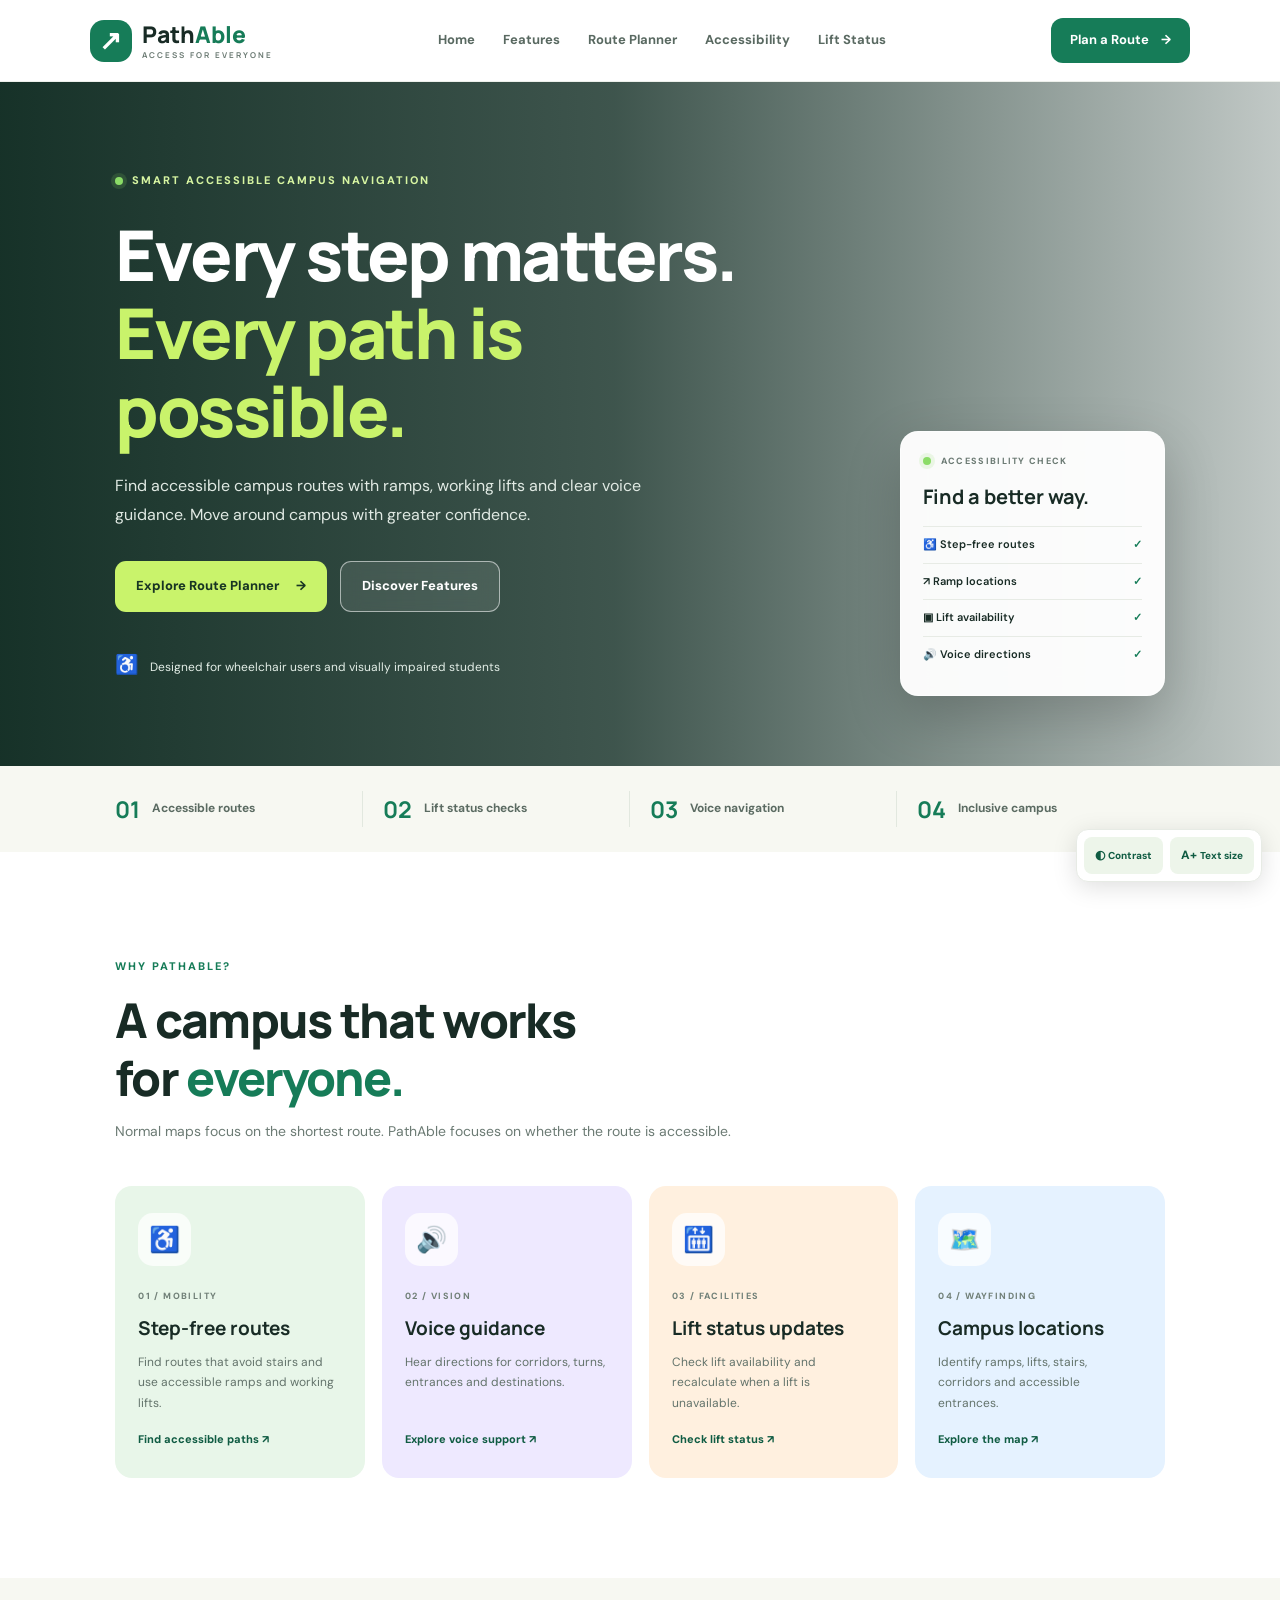
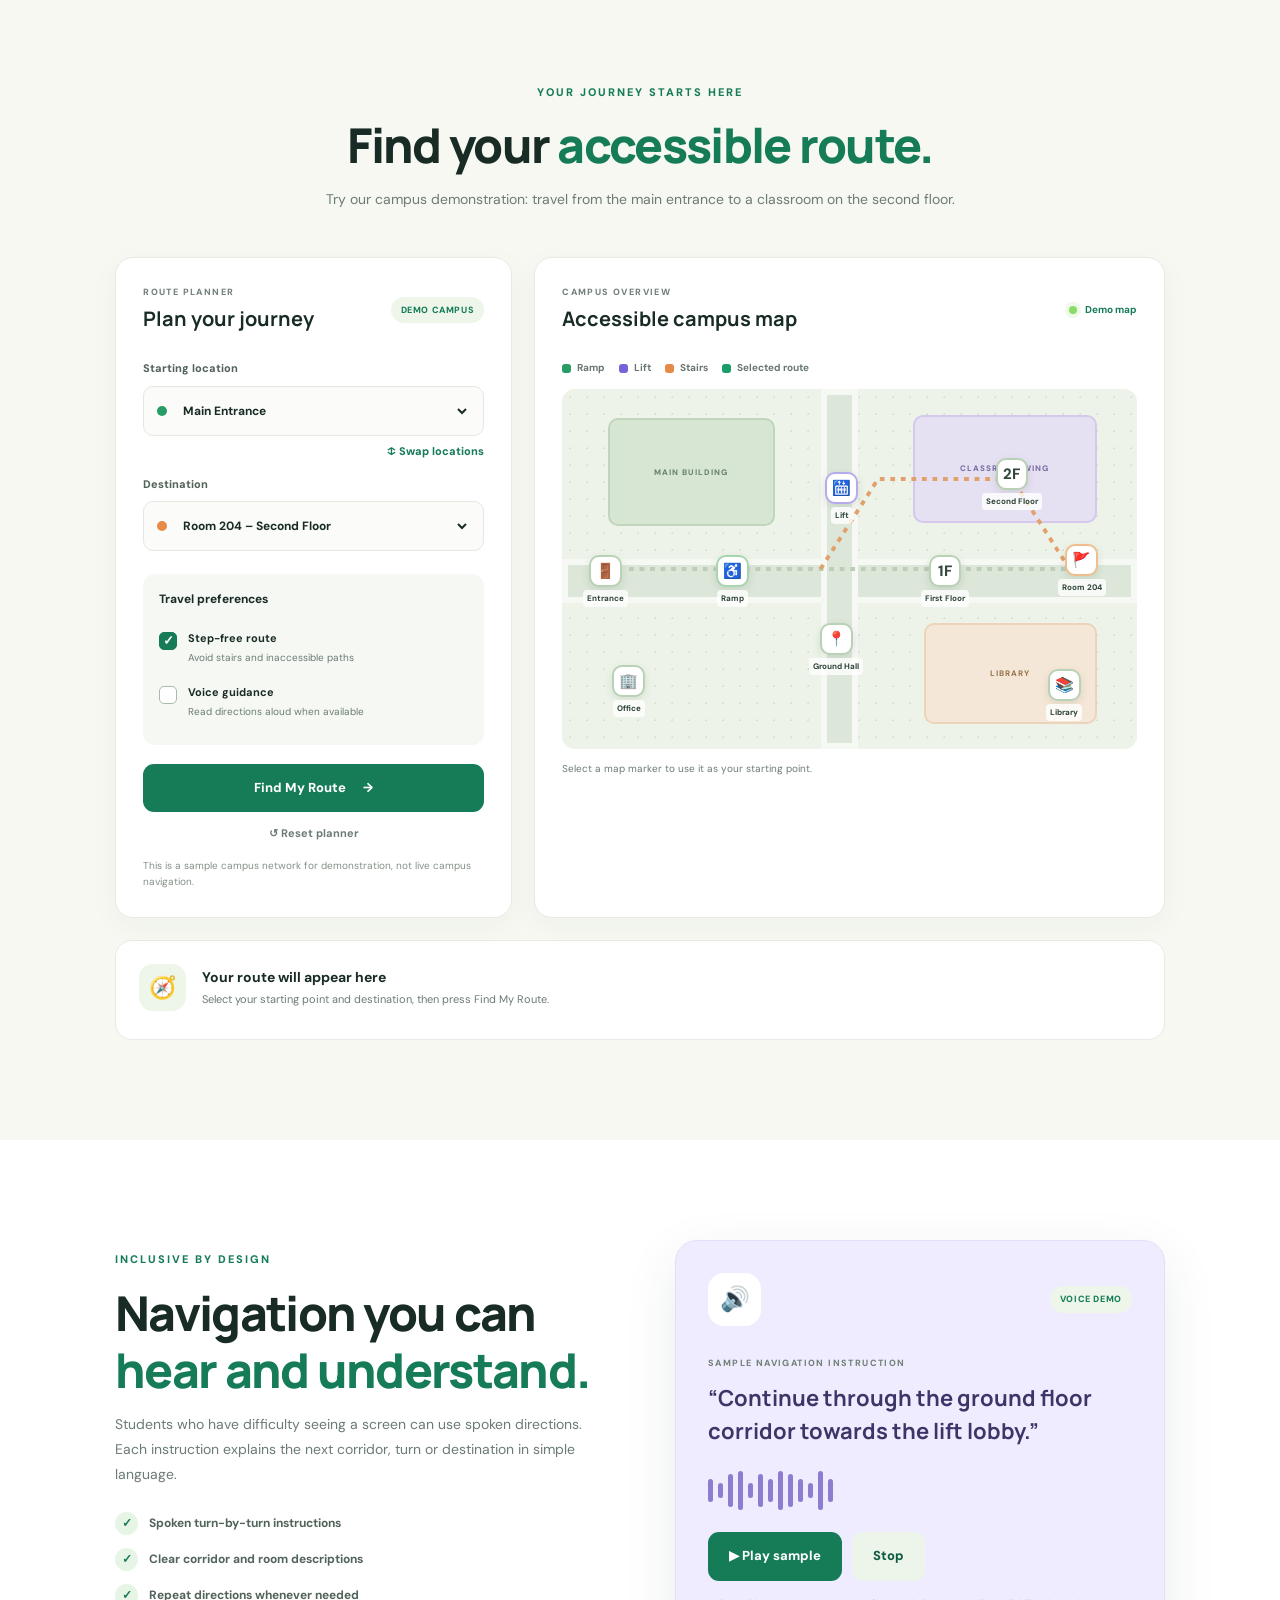
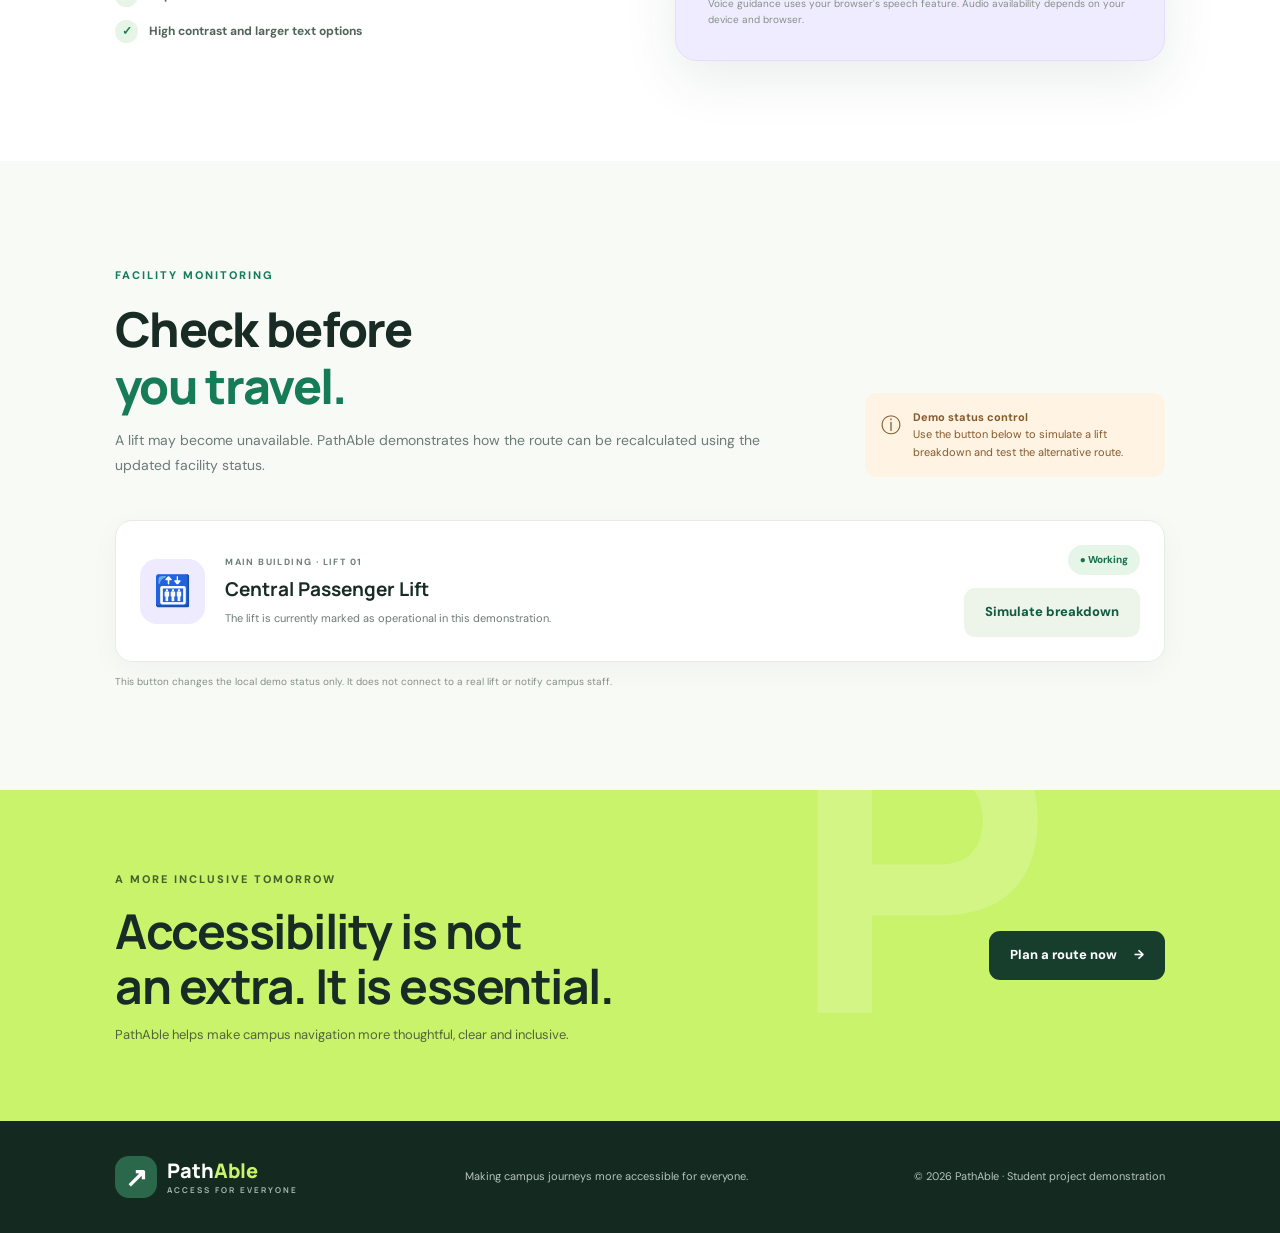
==== commit 15f2b6da: "Update index.html" ====
--- a/index.html
+++ b/index.html
@@ -1,3 +1,4 @@
+
 <!DOCTYPE html>
 <html lang="en">
 <head>
--- a/style.css
+++ b/style.css
@@ -1,495 +1,1425 @@
-/* =========================================
-   PATHABLE PREMIUM DESIGN UPGRADE
-========================================= */
+
+@import url('https://fonts.googleapis.com/css2?family=DM+Sans:wght@400;500;600;700;800&family=Manrope:wght@400;500;600;700;800&display=swap');
 
 :root {
-  --green: #137b59;
-  --green-dark: #0d5c42;
-  --lime: #d8f58a;
-  --ink: #142b24;
+  --green: #167c58;
+  --green-dark: #105c43;
+  --lime: #c9f36b;
+  --cream: #f7f8f2;
+  --ink: #182b25;
+  --muted: #6c7b74;
+  --purple: #eee9ff;
+  --orange: #fff0df;
+  --blue: #e5f2ff;
+  --white: #ffffff;
+  --border: #e7ebe5;
+  --shadow: 0 18px 55px rgba(26, 58, 43, .09);
+}
+
+* {
+  box-sizing: border-box;
+  margin: 0;
+  padding: 0;
+}
+
+html {
+  scroll-behavior: smooth;
+  scroll-padding-top: 90px;
 }
 
 body {
-  overflow-x: hidden;
+  font-family: 'DM Sans', sans-serif;
+  color: var(--ink);
+  background: #fff;
+  line-height: 1.6;
+}
+
+button, select, a {
+  font: inherit;
+}
+
+button, a {
+  -webkit-tap-highlight-color: transparent;
+}
+
+a {
+  color: inherit;
+  text-decoration: none;
+}
+
+button {
+  cursor: pointer;
 }
 
 .topbar {
-  box-shadow: 0 8px 30px rgba(15,48,34,.045);
+  height: 82px;
+  padding: 0 7%;
+  display: flex;
+  align-items: center;
+  justify-content: space-between;
+  gap: 24px;
+  background: rgba(255,255,255,.97);
+  position: sticky;
+  top: 0;
+  z-index: 100;
+  border-bottom: 1px solid #edf0eb;
+}
+
+.brand {
+  display: flex;
+  align-items: center;
+  gap: 10px;
+  font-family: 'Manrope', sans-serif;
+  font-size: 23px;
+  font-weight: 800;
+  line-height: 1.05;
 }
 
 .brand-icon {
-  box-shadow: 0 8px 18px rgba(22,124,88,.2);
+  display: grid;
+  place-items: center;
+  width: 42px;
+  height: 42px;
+  border-radius: 14px;
+  background: var(--green);
+  color: white;
+  font-size: 27px;
+}
+
+.brand-highlight {
+  color: var(--green);
+}
+
+.brand small {
+  display: block;
+  margin-top: 5px;
+  font-size: 8px;
+  letter-spacing: 2px;
+  font-weight: 700;
+  color: var(--muted);
+}
+
+.nav-links {
+  display: flex;
+  align-items: center;
+  gap: 28px;
 }
 
 .nav-links a {
+  color: #596961;
+  font-size: 13px;
+  font-weight: 700;
+  transition: color .2s;
+}
+
+.nav-links a:hover {
+  color: var(--green);
+}
+
+.nav-cta {
+  background: var(--green);
+  color: white;
+  padding: 12px 19px;
+  border-radius: 12px;
+  font-size: 13px;
+  font-weight: 700;
+  transition: .2s;
+}
+
+.nav-cta:hover, .button-primary:hover {
+  background: var(--green-dark);
+  transform: translateY(-2px);
+}
+
+.nav-cta span, .button span {
+  margin-left: 9px;
+}
+
+.menu-toggle {
+  display: none;
+  border: 0;
+  background: var(--cream);
+  color: var(--ink);
+  padding: 9px 13px;
+  border-radius: 9px;
+  font-size: 22px;
+}
+
+.hero {
+  min-height: 610px;
   position: relative;
-}
-
-.nav-links a::after {
-  content: "";
+  display: flex;
+  align-items: center;
+  padding: 85px 9%;
+  color: white;
+  background: url('https://images.unsplash.com/photo-1562774053-701939374585?auto=format&fit=crop&w=2000&q=85') center 48%/cover no-repeat;
+  overflow: hidden;
+}
+
+.hero-overlay {
   position: absolute;
+  inset: 0;
+  background: linear-gradient(90deg, rgba(8,37,27,.94) 0%, rgba(8,37,27,.78) 48%, rgba(8,37,27,.25) 100%);
+}
+
+.hero-content {
+  max-width: 690px;
+  position: relative;
+  z-index: 1;
+}
+
+.eyebrow {
+  display: inline-flex;
+  align-items: center;
+  gap: 9px;
+  color: var(--green);
+  font-size: 11px;
+  font-weight: 800;
+  letter-spacing: 2px;
+}
+
+.hero .eyebrow {
+  color: #d7f5a2;
+}
+
+.live-dot {
+  display: inline-block;
+  width: 8px;
+  height: 8px;
+  border-radius: 50%;
+  background: #8bdc67;
+  box-shadow: 0 0 0 4px rgba(139,220,103,.15);
+}
+
+.hero h1 {
+  font-family: 'Manrope', sans-serif;
+  font-size: clamp(42px, 5.6vw, 70px);
+  line-height: 1.12;
+  letter-spacing: -2.5px;
+  margin: 22px 0;
+  font-weight: 800;
+}
+
+.hero h1 span {
+  color: var(--lime);
+}
+
+.hero-content > p {
+  max-width: 570px;
+  color: #e1eae4;
+  font-size: 16px;
+  line-height: 1.8;
+}
+
+.hero-actions {
+  display: flex;
+  flex-wrap: wrap;
+  gap: 13px;
+  margin-top: 32px;
+}
+
+.button {
+  display: inline-flex;
+  justify-content: center;
+  align-items: center;
+  gap: 8px;
+  padding: 14px 21px;
+  border: 0;
+  border-radius: 11px;
+  font-size: 13px;
+  font-weight: 800;
+  transition: .2s ease;
+}
+
+.button-primary {
+  color: white;
+  background: var(--green);
+}
+
+.hero .button-primary {
+  background: var(--lime);
+  color: #183523;
+}
+
+.hero .button-primary:hover {
+  background: #d9ff8b;
+}
+
+.button-glass {
+  color: white;
+  border: 1px solid rgba(255,255,255,.55);
+  background: rgba(255,255,255,.1);
+  backdrop-filter: blur(10px);
+}
+
+.button-glass:hover {
+  background: rgba(255,255,255,.2);
+}
+
+.hero-note {
+  margin-top: 38px;
+  color: #e3eee7;
+  font-size: 12px;
+}
+
+.hero-note span {
+  margin-right: 8px;
+  font-size: 19px;
+}
+
+.hero-card {
+  position: absolute;
+  z-index: 2;
+  right: 9%;
+  bottom: 70px;
+  width: 265px;
+  padding: 22px;
+  color: var(--ink);
+  background: rgba(255,255,255,.96);
+  border: 1px solid rgba(255,255,255,.5);
+  border-radius: 18px;
+  box-shadow: 0 20px 55px rgba(0,0,0,.2);
+  backdrop-filter: blur(12px);
+}
+
+.hero-card-top {
+  color: var(--muted);
+  font-size: 9px;
+  font-weight: 800;
+  letter-spacing: 1.3px;
+  display: flex;
+  gap: 10px;
+  align-items: center;
+}
+
+.hero-card > strong {
+  display: block;
+  font-family: 'Manrope', sans-serif;
+  font-size: 20px;
+  margin: 13px 0;
+}
+
+.hero-card-row {
+  display: flex;
+  justify-content: space-between;
+  padding: 9px 0;
+  border-top: 1px solid var(--border);
+  font-size: 11px;
+  font-weight: 600;
+}
+
+.hero-card-row b {
+  color: var(--green);
+}
+
+.trust-strip {
+  display: grid;
+  grid-template-columns: repeat(4, 1fr);
+  padding: 25px 9%;
+  background: var(--cream);
+  gap: 20px;
+}
+
+.trust-strip div {
+  display: flex;
+  align-items: center;
+  gap: 12px;
+  border-right: 1px solid #e2e8df;
+}
+
+.trust-strip div:last-child {
+  border: 0;
+}
+
+.trust-strip strong {
+  color: var(--green);
+  font-family: 'Manrope', sans-serif;
+  font-size: 23px;
+}
+
+.trust-strip span {
+  font-size: 12px;
+  font-weight: 700;
+  color: #5b6b62;
+}
+
+.section {
+  padding: 100px 9%;
+}
+
+.section-heading {
+  max-width: 650px;
+  margin-bottom: 42px;
+}
+
+.section-heading h2, .accessibility-copy h2 {
+  font-family: 'Manrope', sans-serif;
+  font-size: clamp(34px, 4vw, 48px);
+  line-height: 1.2;
+  letter-spacing: -1.7px;
+  margin: 13px 0;
+  font-weight: 800;
+}
+
+.section-heading h2 span, .accessibility-copy h2 span {
+  color: var(--green);
+}
+
+.section-heading > p, .accessibility-copy > p {
+  color: var(--muted);
+  font-size: 14px;
+  line-height: 1.8;
+}
+
+.feature-grid {
+  display: grid;
+  grid-template-columns: repeat(4, 1fr);
+  gap: 17px;
+}
+
+.feature-card {
+  padding: 27px 23px;
+  border-radius: 17px;
+  min-height: 275px;
+  transition: transform .25s, box-shadow .25s;
+}
+
+.feature-card:hover {
+  transform: translateY(-7px);
+  box-shadow: var(--shadow);
+}
+
+.feature-green { background: #e8f6e9; }
+.feature-purple { background: var(--purple); }
+.feature-orange { background: var(--orange); }
+.feature-blue { background: var(--blue); }
+
+.feature-icon {
+  width: 53px;
+  height: 53px;
+  display: grid;
+  place-items: center;
+  border-radius: 15px;
+  background: rgba(255,255,255,.75);
+  font-size: 25px;
+  margin-bottom: 23px;
+}
+
+.feature-number, .mini-label {
+  display: block;
+  color: #718078;
+  font-size: 9px;
+  letter-spacing: 1.4px;
+  font-weight: 800;
+}
+
+.feature-card h3 {
+  font-family: 'Manrope', sans-serif;
+  font-size: 19px;
+  margin: 9px 0;
+}
+
+.feature-card p {
+  color: #63736b;
+  font-size: 12px;
+  line-height: 1.7;
+  min-height: 62px;
+}
+
+.feature-card a {
+  display: inline-block;
+  margin-top: 17px;
+  font-size: 11px;
+  font-weight: 800;
+  color: var(--green-dark);
+}
+
+.planner-section {
+  background: var(--cream);
+}
+
+.planner-heading {
+  text-align: center;
+  margin: 0 auto 45px;
+}
+
+.planner-layout {
+  display: grid;
+  grid-template-columns: minmax(300px, .85fr) minmax(400px, 1.35fr);
+  gap: 22px;
+  align-items: stretch;
+}
+
+.planner-panel, .map-panel {
+  background: white;
+  border: 1px solid var(--border);
+  border-radius: 18px;
+  padding: 27px;
+  box-shadow: 0 8px 30px rgba(30,60,40,.04);
+}
+
+.panel-title, .map-header {
+  display: flex;
+  justify-content: space-between;
+  align-items: center;
+  gap: 10px;
+  margin-bottom: 25px;
+}
+
+.panel-title h3, .map-header h3 {
+  font-family: 'Manrope', sans-serif;
+  font-size: 20px;
+  margin-top: 4px;
+}
+
+.demo-tag {
+  background: #edf6e9;
+  color: var(--green);
+  padding: 6px 10px;
+  border-radius: 30px;
+  font-size: 9px;
+  font-weight: 800;
+  letter-spacing: .6px;
+  white-space: nowrap;
+}
+
+.planner-panel > label {
+  display: block;
+  font-size: 11px;
+  font-weight: 800;
+  color: #53635a;
+  margin: 15px 0 8px;
+}
+
+.location-input {
+  display: flex;
+  align-items: center;
+  gap: 12px;
+  border: 1px solid #e2e9e1;
+  background: #fbfcfa;
+  border-radius: 10px;
+  padding: 0 13px;
+}
+
+.location-input:focus-within {
+  border-color: var(--green);
+  box-shadow: 0 0 0 3px rgba(22,124,88,.1);
+}
+
+.location-input select {
+  width: 100%;
+  height: 48px;
+  border: 0;
+  outline: 0;
+  background: transparent;
+  color: var(--ink);
+  font-size: 12px;
+  font-weight: 700;
+}
+
+.location-dot {
+  display: inline-block;
+  flex: 0 0 10px;
+  width: 10px;
+  height: 10px;
+  border-radius: 50%;
+}
+
+.start-dot { background: #279c65; }
+.end-dot { background: #e88b47; }
+
+.swap-button {
+  display: block;
+  margin: 7px 0 2px auto;
+  background: transparent;
+  border: 0;
+  color: var(--green);
+  font-size: 11px;
+  font-weight: 800;
+}
+
+.swap-button:hover, .text-button:hover {
+  text-decoration: underline;
+}
+
+.preference-box {
+  background: #f6f8f4;
+  padding: 16px;
+  border-radius: 12px;
+  margin-top: 23px;
+}
+
+.preference-box h4 {
+  font-size: 12px;
+  margin-bottom: 12px;
+}
+
+.check-row {
+  display: flex;
+  align-items: flex-start;
+  gap: 11px;
+  padding: 9px 0;
+  cursor: pointer;
+}
+
+.check-row input {
+  position: absolute;
+  opacity: 0;
+  width: 1px;
+  height: 1px;
+}
+
+.custom-check {
+  width: 18px;
+  height: 18px;
+  flex: 0 0 18px;
+  border: 1.5px solid #a9b9ac;
+  border-radius: 5px;
+  background: white;
+  position: relative;
+  margin-top: 2px;
+}
+
+.check-row input:checked + .custom-check {
+  background: var(--green);
+  border-color: var(--green);
+}
+
+.check-row input:checked + .custom-check::after {
+  content: "✓";
+  color: white;
+  position: absolute;
+  left: 3px;
+  top: -2px;
+  font-size: 13px;
+  font-weight: 800;
+}
+
+.check-row input:focus-visible + .custom-check {
+  outline: 3px solid #9bd5b3;
+}
+
+.check-row strong, .check-row small {
+  display: block;
+}
+
+.check-row strong {
+  font-size: 11px;
+}
+
+.check-row small {
+  color: var(--muted);
+  font-size: 10px;
+  margin-top: 2px;
+}
+
+.find-button {
+  width: 100%;
+  margin-top: 19px;
+}
+
+.text-button {
+  display: block;
+  margin: 13px auto 0;
+  background: none;
+  border: 0;
+  color: var(--muted);
+  font-size: 11px;
+  font-weight: 700;
+}
+
+.small-note {
+  color: #849087;
+  font-size: 10px;
+  line-height: 1.6;
+  margin-top: 15px;
+}
+
+.map-status {
+  font-size: 10px;
+  font-weight: 700;
+  color: var(--green);
+  display: flex;
+  align-items: center;
+  gap: 8px;
+}
+
+.map-legend {
+  display: flex;
+  flex-wrap: wrap;
+  gap: 14px;
+  margin-bottom: 13px;
+  color: #68766e;
+  font-size: 10px;
+  font-weight: 700;
+}
+
+.map-legend span {
+  display: flex;
+  align-items: center;
+  gap: 6px;
+}
+
+.map-legend i {
+  display: inline-block;
+  width: 9px;
+  height: 9px;
+  border-radius: 3px;
+}
+
+.legend-ramp { background: #279c65; }
+.legend-lift { background: #7763d8; }
+.legend-stairs { background: #e58b47; }
+.legend-route { background: #1a9d69; }
+
+.campus-map {
+  position: relative;
+  min-height: 360px;
+  overflow: hidden;
+  border-radius: 13px;
+  background-color: #edf3e8;
+  background-image: radial-gradient(#d5e2d0 1px, transparent 1px);
+  background-size: 17px 17px;
+  isolation: isolate;
+}
+
+.map-road {
+  position: absolute;
+  z-index: -1;
+  background: #dce7d9;
+  border: 6px solid #f6f8f3;
+}
+
+.road-top {
   left: 0;
-  bottom: -8px;
-  width: 0;
-  height: 2px;
-  background: var(--green);
-  transition: width .25s ease;
-}
-
-.nav-links a:hover::after {
+  top: 47%;
   width: 100%;
-}
-
-.hero {
-  min-height: 660px;
-  background-position: center 45%;
-}
-
-.hero-overlay {
-  background: linear-gradient(
-    90deg,
-    rgba(5,31,23,.96),
-    rgba(5,31,23,.78) 52%,
-    rgba(5,31,23,.22)
-  );
-}
-
-.hero h1 {
-  max-width: 760px;
-}
-
-.hero-card {
-  animation: floatCard 5s ease-in-out infinite;
-}
-
-@keyframes floatCard {
-  0%,100% { transform: translateY(0); }
-  50% { transform: translateY(-8px); }
-}
-
-.section {
-  position: relative;
-}
-
-.feature-card,
-.planner-panel,
-.map-panel,
-.voice-card,
-.lift-card,
-.recorder-card {
-  box-shadow: 0 18px 50px rgba(22,54,39,.07);
-}
-
-.feature-card {
-  border: 1px solid rgba(22,54,39,.045);
-}
-
-.button {
-  min-height: 46px;
-}
-
-button:focus-visible,
-a:focus-visible,
-select:focus-visible {
-  outline: 3px solid #f1b84b;
-  outline-offset: 3px;
-}
-
-/* CAMPUS PHOTO GALLERY */
-
-.campus-life {
-  background: #fff;
-}
-
-.campus-photo-grid {
+  height: 44px;
+}
+
+.road-bottom {
+  left: 45%;
+  top: 0;
+  height: 100%;
+  width: 37px;
+}
+
+.map-building {
+  position: absolute;
   display: grid;
-  grid-template-columns: 1.35fr 1fr 1fr;
-  gap: 18px;
-}
-
-.campus-photo {
-  min-height: 300px;
-  position: relative;
-  overflow: hidden;
-  border-radius: 20px;
-  background: #dce8df;
-  box-shadow: 0 16px 40px rgba(18,49,34,.1);
-}
-
-.campus-photo-wide {
-  min-height: 360px;
-}
-
-.campus-photo img {
+  place-items: center;
+  background: #d6e6d2;
+  border: 2px solid #c0d5bb;
+  border-radius: 10px;
+  color: #68816b;
+  font-size: 8px;
+  letter-spacing: 1px;
+  font-weight: 800;
+  z-index: -1;
+}
+
+.building-a {
+  left: 8%;
+  top: 8%;
+  width: 29%;
+  height: 30%;
+}
+
+.building-b {
+  right: 7%;
+  top: 7%;
+  width: 32%;
+  height: 30%;
+  background: #e6e0f3;
+  border-color: #d4c8ed;
+  color: #796ba1;
+}
+
+.building-c {
+  right: 7%;
+  bottom: 7%;
+  width: 30%;
+  height: 28%;
+  background: #f5e7d7;
+  border-color: #ebd4ba;
+  color: #98734c;
+}
+
+.route-lines {
   position: absolute;
   inset: 0;
   width: 100%;
   height: 100%;
-  object-fit: cover;
-  transition: transform .65s ease;
-}
-
-.campus-photo:hover img {
-  transform: scale(1.06);
-}
-
-.campus-photo::after {
-  content: "";
+  z-index: 0;
+  pointer-events: none;
+}
+
+.map-path {
+  fill: none;
+  stroke: #bdcdb8;
+  stroke-width: 4;
+  stroke-dasharray: 5 6;
+}
+
+.stairs-path {
+  stroke: #e2a06d;
+}
+
+.active-route {
+  fill: none;
+  stroke: #159963;
+  stroke-width: 7;
+  stroke-linecap: round;
+  stroke-linejoin: round;
+  stroke-dasharray: 9 7;
+  filter: drop-shadow(0 2px 2px rgba(15,100,65,.2));
+  animation: routeDash 1.5s linear infinite;
+}
+
+@keyframes routeDash {
+  to { stroke-dashoffset: -32; }
+}
+
+.map-point {
   position: absolute;
-  inset: 0;
-  background: linear-gradient(
-    180deg,
-    transparent 25%,
-    rgba(7,29,21,.82)
-  );
-}
-
-.campus-photo > div {
-  position: absolute;
-  z-index: 1;
-  left: 23px;
-  right: 20px;
-  bottom: 22px;
+  z-index: 2;
+  display: flex;
+  flex-direction: column;
+  align-items: center;
+  gap: 3px;
+  min-width: 53px;
+  border: 0;
+  background: transparent;
+  color: #31483a;
+  transition: transform .2s;
+}
+
+.map-point:hover, .map-point.selected {
+  transform: scale(1.13);
+}
+
+.map-point > span {
+  display: grid;
+  place-items: center;
+  min-width: 32px;
+  height: 32px;
+  padding: 0 5px;
+  border-radius: 10px;
+  background: white;
+  border: 2px solid #b9d1b5;
+  box-shadow: 0 3px 9px rgba(40,70,40,.12);
+  font-size: 15px;
+  font-weight: 800;
+}
+
+.map-point small {
+  font-size: 8px;
+  font-weight: 800;
+  white-space: nowrap;
+  background: rgba(255,255,255,.8);
+  padding: 2px 4px;
+  border-radius: 4px;
+}
+
+.point-entrance { left: 3%; top: 46%; }
+.point-ramp { left: 25%; top: 46%; }
+.point-lift { left: 44%; top: 23%; }
+.point-ground { left: 43%; top: 65%; }
+.point-first { left: 62%; top: 46%; }
+.point-second { left: 73%; top: 19%; }
+.point-room { right: 5%; top: 43%; }
+.point-library { right: 8%; bottom: 8%; }
+.point-office { left: 7%; bottom: 9%; }
+
+.point-lift > span { border-color: #b6a9ed; }
+.point-ramp > span { border-color: #a7d5b0; }
+.point-room > span { border-color: #f0bd8f; }
+
+.map-point.route-active > span {
+  background: var(--green);
+  border-color: var(--green);
   color: white;
 }
 
-.campus-photo span {
-  font-size: 9px;
-  font-weight: 800;
-  letter-spacing: 1.6px;
-  color: #d9f69b;
-}
-
-.campus-photo h3 {
-  font: 800 22px Manrope,sans-serif;
-  margin-top: 7px;
-}
-
-.image-disclaimer {
-  color: #849087;
+.map-point.route-start > span {
+  background: #dbf4e4;
+  border-color: #279c65;
+}
+
+.map-point.route-end > span {
+  background: #ffead7;
+  border-color: #e58b47;
+}
+
+.map-hint {
+  color: var(--muted);
   font-size: 10px;
-  margin-top: 13px;
-}
-
-/* VOICE RECORDER */
-
-.recorder-section {
+  margin-top: 12px;
+}
+
+.route-result {
+  margin-top: 22px;
+  background: white;
+  border: 1px solid var(--border);
+  border-radius: 17px;
+  padding: 23px;
+  min-height: 100px;
+}
+
+.result-placeholder {
+  display: flex;
+  align-items: center;
+  gap: 16px;
+  color: var(--muted);
+}
+
+.placeholder-icon {
+  width: 47px;
+  height: 47px;
   display: grid;
-  grid-template-columns: .9fr 1.1fr;
-  gap: 55px;
-  align-items: center;
-  background: linear-gradient(
-    135deg,
-    #f2f7ef 0%,
-    #edf4f8 100%
-  );
-}
-
-.recorder-intro h2 {
-  font: 800 clamp(36px,4vw,50px)/1.15 Manrope,sans-serif;
-  letter-spacing: -1.7px;
-  margin: 14px 0;
-}
-
-.recorder-intro h2 span {
+  place-items: center;
+  background: #edf6e9;
+  border-radius: 14px;
+  font-size: 22px;
+}
+
+.result-placeholder strong {
+  display: block;
+  color: var(--ink);
+  font-size: 14px;
+}
+
+.result-placeholder p {
+  font-size: 11px;
+  margin-top: 3px;
+}
+
+.result-top {
+  display: flex;
+  justify-content: space-between;
+  align-items: center;
+  flex-wrap: wrap;
+  gap: 12px;
+  padding-bottom: 16px;
+  border-bottom: 1px solid var(--border);
+}
+
+.result-top h3 {
+  font-family: 'Manrope', sans-serif;
+  font-size: 19px;
+}
+
+.result-metrics {
+  display: flex;
+  gap: 10px;
+  flex-wrap: wrap;
+}
+
+.metric {
+  background: #f1f7ef;
+  border-radius: 9px;
+  padding: 8px 12px;
+  font-size: 10px;
+  font-weight: 800;
+  color: var(--green-dark);
+}
+
+.route-warning {
+  padding: 12px 14px;
+  margin-top: 14px;
+  border-radius: 9px;
+  background: #fff4e6;
+  color: #8a5623;
+  font-size: 11px;
+  line-height: 1.6;
+}
+
+.route-steps {
+  list-style: none;
+  margin-top: 16px;
+}
+
+.route-steps li {
+  position: relative;
+  display: flex;
+  gap: 12px;
+  align-items: flex-start;
+  padding: 10px 0;
+  border-bottom: 1px solid #f0f2ee;
+  font-size: 12px;
+}
+
+.step-number {
+  display: grid;
+  place-items: center;
+  width: 25px;
+  height: 25px;
+  flex: 0 0 25px;
+  background: #e8f5e9;
   color: var(--green);
-}
-
-.recorder-intro > p {
-  color: var(--muted);
-  font-size: 14px;
-  line-height: 1.9;
-  max-width: 500px;
-}
-
-.recorder-note {
-  display: flex;
-  align-items: center;
+  border-radius: 50%;
+  font-size: 10px;
+  font-weight: 800;
+}
+
+.result-actions {
+  display: flex;
+  flex-wrap: wrap;
+  gap: 9px;
+  margin-top: 17px;
+}
+
+.button-light {
+  color: var(--green-dark);
+  background: #edf5ea;
+}
+
+.button-light:hover {
+  background: #dceedd;
+}
+
+.button-small {
+  padding: 10px 14px;
+  font-size: 11px;
+}
+
+.no-route {
+  padding: 15px;
+  background: #fff1e9;
+  border-radius: 10px;
+  color: #8e492a;
+  font-size: 12px;
+}
+
+.accessibility-section {
+  display: grid;
+  grid-template-columns: 1fr 1fr;
+  gap: 70px;
+  align-items: center;
+}
+
+.benefit-list {
+  list-style: none;
+  margin-top: 25px;
+}
+
+.benefit-list li {
+  display: flex;
+  align-items: center;
+  gap: 11px;
+  margin: 13px 0;
+  font-size: 12px;
+  font-weight: 700;
+  color: #52645a;
+}
+
+.benefit-list li span {
+  width: 23px;
+  height: 23px;
+  display: grid;
+  place-items: center;
+  background: #e6f5e6;
+  color: var(--green);
+  border-radius: 50%;
+}
+
+.voice-card {
+  padding: 32px;
+  border-radius: 22px;
+  background: #f0ecff;
+  border: 1px solid #e5defb;
+  box-shadow: var(--shadow);
+}
+
+.voice-card-top {
+  display: flex;
+  justify-content: space-between;
+  align-items: center;
+  margin-bottom: 30px;
+}
+
+.voice-icon {
+  display: grid;
+  place-items: center;
+  width: 53px;
+  height: 53px;
+  border-radius: 16px;
+  background: white;
+  font-size: 24px;
+}
+
+.voice-card h3 {
+  font-family: 'Manrope', sans-serif;
+  font-size: 22px;
+  line-height: 1.5;
+  margin-top: 12px;
+  color: #3d3567;
+}
+
+.voice-wave {
+  display: flex;
+  height: 44px;
+  align-items: center;
+  gap: 5px;
+  margin: 20px 0;
+}
+
+.voice-wave i {
+  display: block;
+  width: 5px;
+  border-radius: 10px;
+  height: 15px;
+  background: #8e7cce;
+}
+
+.voice-wave i:nth-child(3n) { height: 33px; }
+.voice-wave i:nth-child(3n + 1) { height: 23px; }
+.voice-wave i:nth-child(4n) { height: 39px; }
+
+.voice-actions {
+  display: flex;
   gap: 10px;
-  margin-top: 25px;
-  padding: 14px 16px;
-  background: rgba(255,255,255,.72);
-  border: 1px solid #e1eae0;
-  border-radius: 13px;
-  color: #476156;
+  flex-wrap: wrap;
+}
+
+.facility-section {
+  background: #f8faf6;
+}
+
+.facility-heading {
+  display: flex;
+  align-items: flex-end;
+  justify-content: space-between;
+  gap: 25px;
+}
+
+.facility-alert {
+  max-width: 300px;
+  display: flex;
+  gap: 12px;
+  padding: 16px;
+  background: #fff3e3;
+  color: #855a2c;
+  border-radius: 12px;
   font-size: 11px;
-  font-weight: 700;
-}
-
-.recorder-card {
-  background: #fff;
-  padding: 28px;
-  border-radius: 22px;
-  border: 1px solid #e5ece5;
-}
-
-.recorder-card-head {
-  display: flex;
-  align-items: center;
-  justify-content: space-between;
-  gap: 12px;
-}
-
-.recorder-card-head h3 {
-  font: 800 22px Manrope,sans-serif;
-  margin-top: 5px;
-}
-
-.recording-status {
-  display: inline-flex;
-  align-items: center;
-  gap: 7px;
-  padding: 7px 11px;
-  border-radius: 30px;
-  background: #edf7ef;
-  color: #23734f;
-  font-size: 10px;
-  font-weight: 800;
-}
-
-.recording-status i {
-  width: 7px;
-  height: 7px;
-  border-radius: 50%;
-  background: #2d9b62;
-}
-
-.recording-status.is-recording {
-  background: #fff0ef;
-  color: #b43e37;
-}
-
-.recording-status.is-recording i {
-  background: #e14c43;
-  animation: pulseDot 1s infinite;
-}
-
-.recording-status.is-paused {
-  background: #fff6df;
-  color: #92620b;
-}
-
-.recording-status.is-paused i {
-  background: #d89a25;
-}
-
-@keyframes pulseDot {
-  50% {
-    opacity: .25;
-    transform: scale(.75);
-  }
-}
-
-.recorder-visual {
-  height: 86px;
-  margin: 25px 0 5px;
-  display: flex;
-  align-items: center;
-  justify-content: center;
-  gap: 7px;
-  border-radius: 14px;
-  background: linear-gradient(135deg,#f2f8f2,#f1f2fb);
-}
-
-.recorder-visual span {
-  width: 5px;
-  height: 12px;
-  border-radius: 8px;
-  background: #8cbca0;
-}
-
-.recorder-visual span:nth-child(3n) {
-  height: 25px;
-}
-
-.recorder-visual span:nth-child(4n) {
-  height: 38px;
-}
-
-.recorder-visual.is-recording span {
-  animation: wave .8s ease-in-out infinite alternate;
-}
-
-.recorder-visual.is-recording span:nth-child(2n) {
-  animation-delay: .2s;
-}
-
-.recorder-visual.is-recording span:nth-child(3n) {
-  animation-delay: .4s;
-}
-
-@keyframes wave {
-  to {
-    transform: scaleY(.35);
-    background: #19845d;
-  }
-}
-
-.recording-time {
-  text-align: center;
-  font: 800 32px Manrope,sans-serif;
-  letter-spacing: 2px;
-  color: #17372a;
-}
-
-.recorder-help {
-  text-align: center;
+  line-height: 1.6;
+  margin-bottom: 43px;
+}
+
+.facility-alert > span {
+  font-size: 20px;
+}
+
+.lift-card {
+  display: flex;
+  align-items: center;
+  gap: 20px;
+  background: white;
+  border: 1px solid var(--border);
+  padding: 24px;
+  border-radius: 17px;
+  box-shadow: 0 8px 30px rgba(30,60,40,.04);
+}
+
+.lift-symbol {
+  width: 65px;
+  height: 65px;
+  flex: 0 0 65px;
+  display: grid;
+  place-items: center;
+  border-radius: 17px;
+  background: #eeeaff;
+  font-size: 30px;
+}
+
+.lift-info {
+  flex: 1;
+}
+
+.lift-info h3 {
+  font-family: 'Manrope', sans-serif;
+  font-size: 19px;
+  margin: 5px 0;
+}
+
+.lift-info p {
   color: var(--muted);
   font-size: 11px;
-  min-height: 34px;
-  margin: 5px 0 17px;
-}
-
-.recorder-controls {
-  display: flex;
-  flex-wrap: wrap;
-  justify-content: center;
-  gap: 9px;
-}
-
-.recorder-controls .button {
-  padding: 12px 15px;
-}
-
-.recorder-controls button:disabled,
-.recorder-bottom button:disabled {
-  opacity: .4;
-  cursor: not-allowed;
-}
-
-.recording-playback {
-  display: block;
-  width: 100%;
-  margin-top: 18px;
-}
-
-.recorder-bottom {
-  display: flex;
+}
+
+.lift-state {
+  display: flex;
+  align-items: flex-end;
+  flex-direction: column;
+  gap: 13px;
+}
+
+.status-pill {
+  padding: 7px 12px;
+  border-radius: 30px;
+  font-size: 10px;
+  font-weight: 800;
+}
+
+.status-working {
+  color: #16734d;
+  background: #e5f6e9;
+}
+
+.status-broken {
+  color: #a33c31;
+  background: #ffebe8;
+}
+
+.facility-note {
+  margin-top: 12px;
+}
+
+.cta-section {
+  position: relative;
+  overflow: hidden;
+  display: flex;
+  align-items: center;
   justify-content: space-between;
-  flex-wrap: wrap;
-  gap: 12px;
-  margin-top: 12px;
-}
-
-.recorder-bottom .text-button {
-  margin: 0;
-}
-
-/* IMPROVED ROUTE AND MAP */
-
-.planner-panel,
-.map-panel {
-  border-radius: 22px;
-}
-
-.campus-map {
-  border: 1px solid #e0e9dc;
-}
-
-.map-point {
-  box-shadow: 0 6px 18px rgba(22,50,30,.08);
-}
-
-.route-result {
-  border-radius: 18px;
-}
-
-.accessibility-section {
-  background: linear-gradient(135deg,#f5f8f1,#edf5ee);
-}
-
-/* HIGH CONTRAST */
-
-.high-contrast .recorder-section {
-  background: #000;
-  color: #fff;
-}
-
-.high-contrast .recorder-card {
-  border: 2px solid #fff;
-}
-
-.high-contrast .recorder-card h3,
-.high-contrast .recording-time {
-  color: #000;
-}
-
-.large-text .recorder-help,
-.large-text .recorder-note {
-  font-size: 1.15em;
-}
-
-/* MOBILE RESPONSIVENESS */
+  gap: 30px;
+  padding: 75px 9%;
+  background: var(--lime);
+}
+
+.cta-section .eyebrow {
+  color: #48612b;
+}
+
+.cta-section h2 {
+  position: relative;
+  z-index: 1;
+  font-family: 'Manrope', sans-serif;
+  font-size: clamp(32px, 4vw, 48px);
+  line-height: 1.15;
+  margin: 12px 0;
+  letter-spacing: -1.5px;
+}
+
+.cta-section p {
+  color: #52653a;
+  font-size: 13px;
+}
+
+.button-dark {
+  position: relative;
+  z-index: 1;
+  background: #173e2d;
+  color: white;
+  white-space: nowrap;
+}
+
+.button-dark:hover {
+  background: #0e2c1f;
+}
+
+.cta-decoration {
+  position: absolute;
+  right: 18%;
+  top: -130px;
+  font-family: 'Manrope', sans-serif;
+  font-size: 400px;
+  line-height: 1;
+  font-weight: 800;
+  color: rgba(255,255,255,.18);
+  pointer-events: none;
+}
+
+.footer {
+  display: flex;
+  align-items: center;
+  justify-content: space-between;
+  gap: 20px;
+  padding: 35px 9%;
+  background: #142a20;
+  color: white;
+}
+
+.footer-brand {
+  font-size: 20px;
+}
+
+.footer-brand .brand-highlight {
+  color: var(--lime);
+}
+
+.footer-brand small {
+  color: #a8b7ad;
+}
+
+.footer-brand .brand-icon {
+  background: #2b684b;
+}
+
+.footer > p, .footer-copy {
+  color: #b6c5bb;
+  font-size: 11px;
+}
+
+.access-toolbar {
+  position: fixed;
+  right: 18px;
+  bottom: 18px;
+  z-index: 90;
+  display: flex;
+  gap: 7px;
+  padding: 7px;
+  border-radius: 12px;
+  background: white;
+  border: 1px solid var(--border);
+  box-shadow: 0 5px 24px rgba(0,0,0,.13);
+}
+
+.access-toolbar button {
+  border: 0;
+  border-radius: 8px;
+  padding: 9px 11px;
+  background: #edf5ea;
+  color: var(--green-dark);
+  font-size: 12px;
+  font-weight: 800;
+}
+
+.access-toolbar button:hover {
+  background: #dceedd;
+}
+
+.access-toolbar button span {
+  font-size: 10px;
+}
+
+.toast {
+  position: fixed;
+  left: 50%;
+  bottom: 85px;
+  z-index: 120;
+  transform: translate(-50%, 15px);
+  opacity: 0;
+  pointer-events: none;
+  padding: 12px 18px;
+  border-radius: 10px;
+  background: #173e2d;
+  color: white;
+  font-size: 12px;
+  font-weight: 700;
+  box-shadow: var(--shadow);
+  transition: .25s;
+  max-width: min(90vw, 450px);
+  text-align: center;
+}
+
+.toast.show {
+  opacity: 1;
+  transform: translate(-50%, 0);
+}
+
+.high-contrast {
+  --ink: #000;
+  --muted: #222;
+  --green: #005a32;
+  --green-dark: #003c22;
+  --border: #555;
+  filter: contrast(1.18);
+}
+
+.high-contrast .feature-card,
+.high-contrast .planner-panel,
+.high-contrast .map-panel,
+.high-contrast .route-result,
+.high-contrast .lift-card,
+.high-contrast .voice-card {
+  border: 2px solid #222;
+}
+
+.large-text {
+  font-size: 112%;
+}
+
+.large-text p,
+.large-text label,
+.large-text select,
+.large-text .nav-links a,
+.large-text .feature-card p,
+.large-text .route-steps li {
+  font-size: 1.12em;
+}
+
+button:focus-visible, a:focus-visible, select:focus-visible {
+  outline: 3px solid #e9a83b;
+  outline-offset: 3px;
+}
 
 @media (max-width: 1050px) {
+  .topbar { padding: 0 4%; }
+  .nav-links { gap: 15px; }
+  .hero { padding-left: 6%; }
+  .hero-card { right: 5%; }
+  .section { padding: 80px 6%; }
+  .feature-grid { grid-template-columns: repeat(2, 1fr); }
+  .planner-layout { grid-template-columns: 1fr 1.2fr; }
+}
+
+@media (max-width: 760px) {
+  .topbar { height: 72px; }
+  .menu-toggle { display: block; margin-left: auto; }
+  .nav-cta { display: none; }
   .nav-links {
-    gap: 14px;
+    display: none;
+    position: absolute;
+    top: 72px;
+    left: 0;
+    right: 0;
+    padding: 20px 6%;
+    background: white;
+    border-bottom: 1px solid var(--border);
+    flex-direction: column;
+    align-items: flex-start;
+    gap: 17px;
+    box-shadow: 0 12px 20px rgba(0,0,0,.06);
   }
-
-  .nav-links a {
-    font-size: 11px;
-  }
-
-  .campus-photo-grid {
-    grid-template-columns: 1fr 1fr;
-  }
-
-  .campus-photo-wide {
-    grid-column: span 2;
-    min-height: 300px;
-  }
-}
-
-@media (max-width: 800px) {
-  .recorder-section {
-    grid-template-columns: 1fr;
-    gap: 28px;
-  }
-
-  .campus-photo-grid {
-    grid-template-columns: 1fr;
-  }
-
-  .campus-photo-wide {
-    grid-column: auto;
-    min-height: 280px;
-  }
-
-  .campus-photo {
-    min-height: 260px;
-  }
-}
-
-@media (max-width: 600px) {
-  .hero {
-    min-height: 650px;
-    padding: 65px 7%;
-  }
-
-  .hero-card {
-    display: none;
-  }
-
-  .section {
-    padding: 70px 7%;
-  }
-
-  .recorder-card {
-    padding: 20px;
-  }
-
-  .recorder-controls .button {
-    flex: 1 1 100%;
-  }
-}
-
-@media (prefers-reduced-motion: reduce) {
-  *,
-  *::before,
-  *::after {
-    animation-duration: .01ms !important;
-    animation-iteration-count: 1 !important;
-    scroll-behavior: auto !important;
-    transition-duration: .01ms !important;
-  }
-}
+  .nav-links.open { display: flex; }
+  .hero { min-height: 660px; padding: 70px 7% 250px; }
+  .hero h1 { letter-spacing: -1.5px; }
+  .hero-card { left: 7%; right: 7%; bottom: 30px; width: auto; }
+  .trust-strip { grid-template-columns: repeat(2, 1fr); padding: 22px 7%; }
+  .trust-strip div:nth-child(2) { border: 0; }
+  .section { padding: 70px 7%; }
+  .planner-layout { grid-template-columns: 1fr; }
+  .accessibility-section { grid-template-columns: 1fr; gap: 35px; }
+  .facility-heading { display: block; }
+  .facility-alert { margin-bottom: 25px; }
+  .lift-card { align-items: flex-start; flex-wrap: wrap; }
+  .lift-info { min-width: 180px; }
+  .lift-state { width: 100%; align-items: flex-start; }
+  .cta-section { align-items: flex-start; flex-direction: column; padding: 65px 7%; }
+  .footer { flex-direction: column; align-items: flex-start; padding: 35px 7%; }
+}
+
+@media (max-width: 480px) {
+  .brand { font-size: 20px; }
+  .brand-icon { width: 37px; height: 37px; }
+  .hero { min-height: 700px; }
+  .hero-content > p { font-size: 14px; }
+  .hero-actions { flex-direction: column; align-items: stretch; }
+  .hero-actions .button { width: 100%; }
+  .trust-strip { gap: 17px 8px; }
+  .trust-strip div { gap: 8px; }
+  .trust-strip strong { font-size: 18px; }
+  .trust-strip span { font-size: 10px; }
+  .feature-grid { grid-template-columns: 1fr; }
+  .feature-card { min-height: auto; }
+  .feature-card p { min-height: auto; }
+  .planner-panel, .map-panel { padding: 18px; }
+  .campus-map { min-height: 300px; }
+  .map-point small { font-size: 7px; }
+  .map-point > span { min-width: 27px; height: 27px; font-size: 12px; }
+  .result-top { align-items: flex-start; }
+  .voice-card { padding: 22px; }
+  .access-toolbar { right: 8px; bottom: 8px; }
+  .access-toolbar button { padding: 8px; }
+  .access-toolbar button span { display: none; }
+}
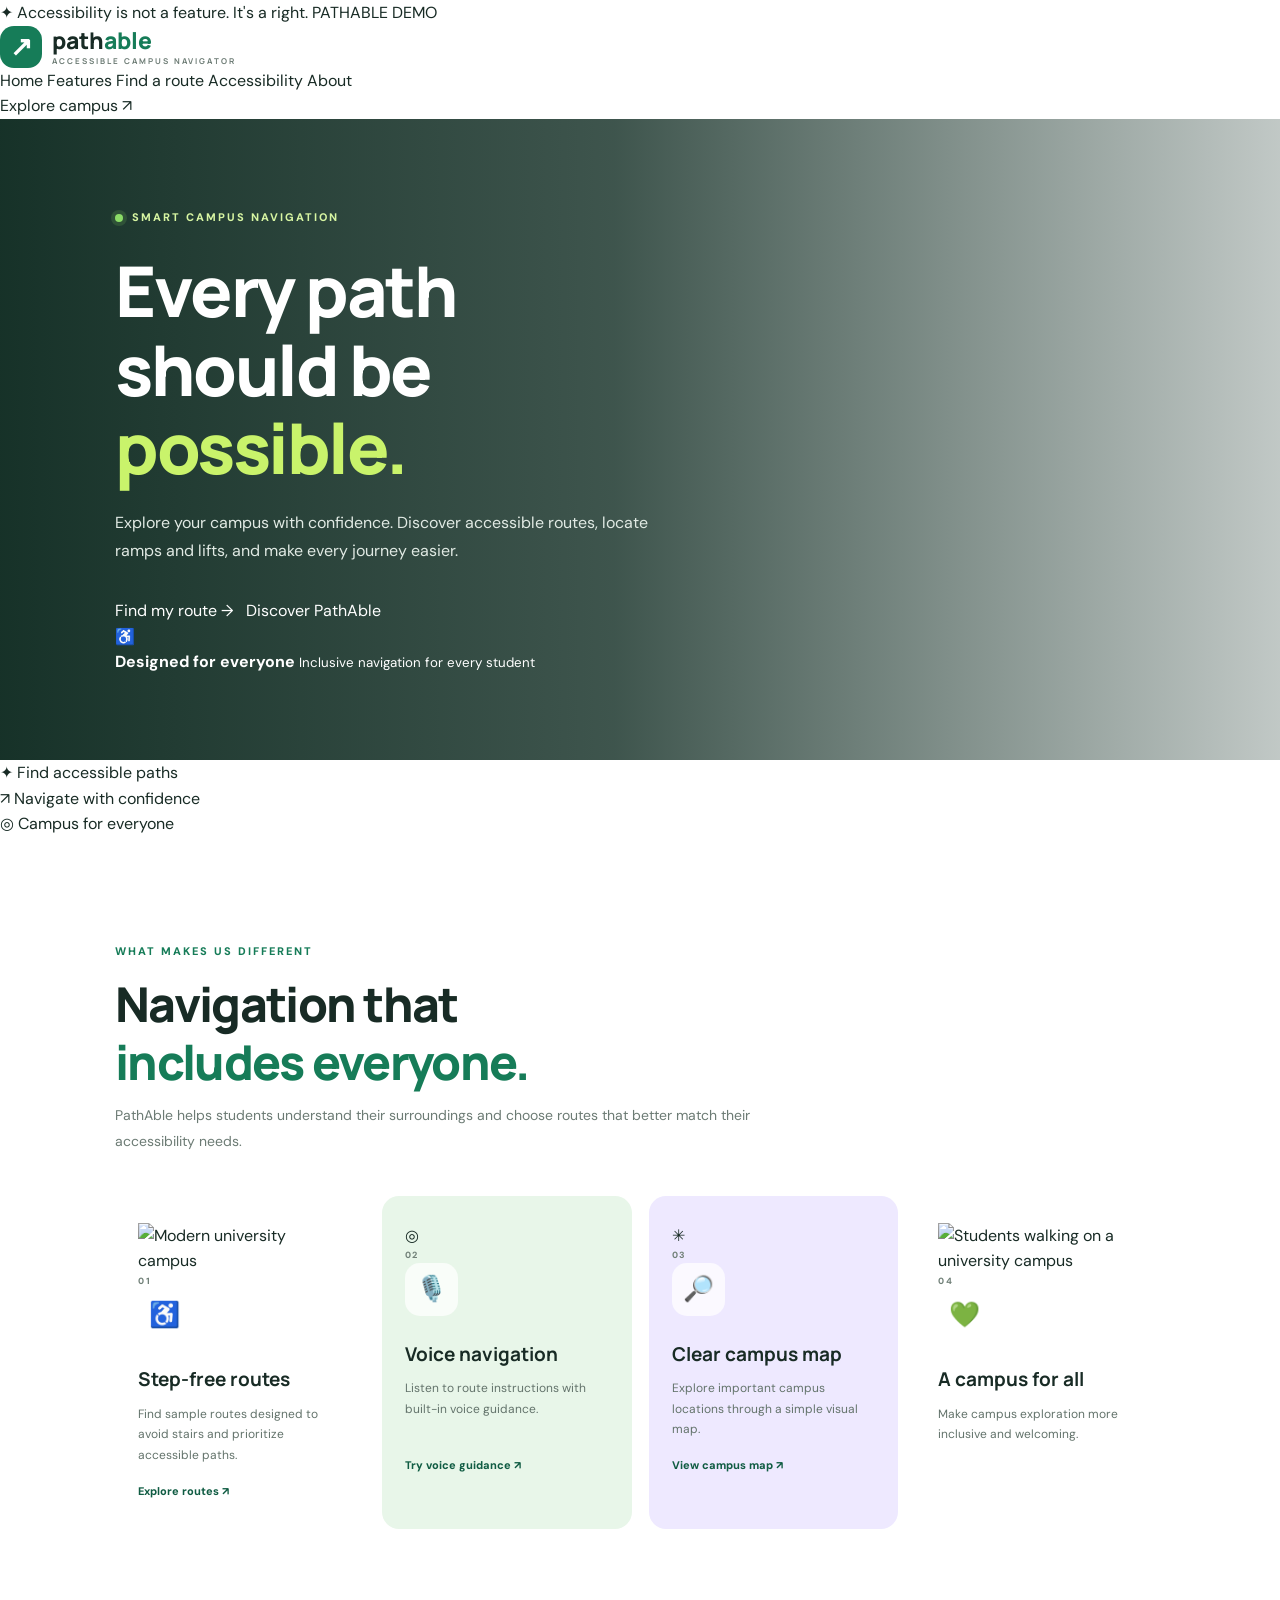
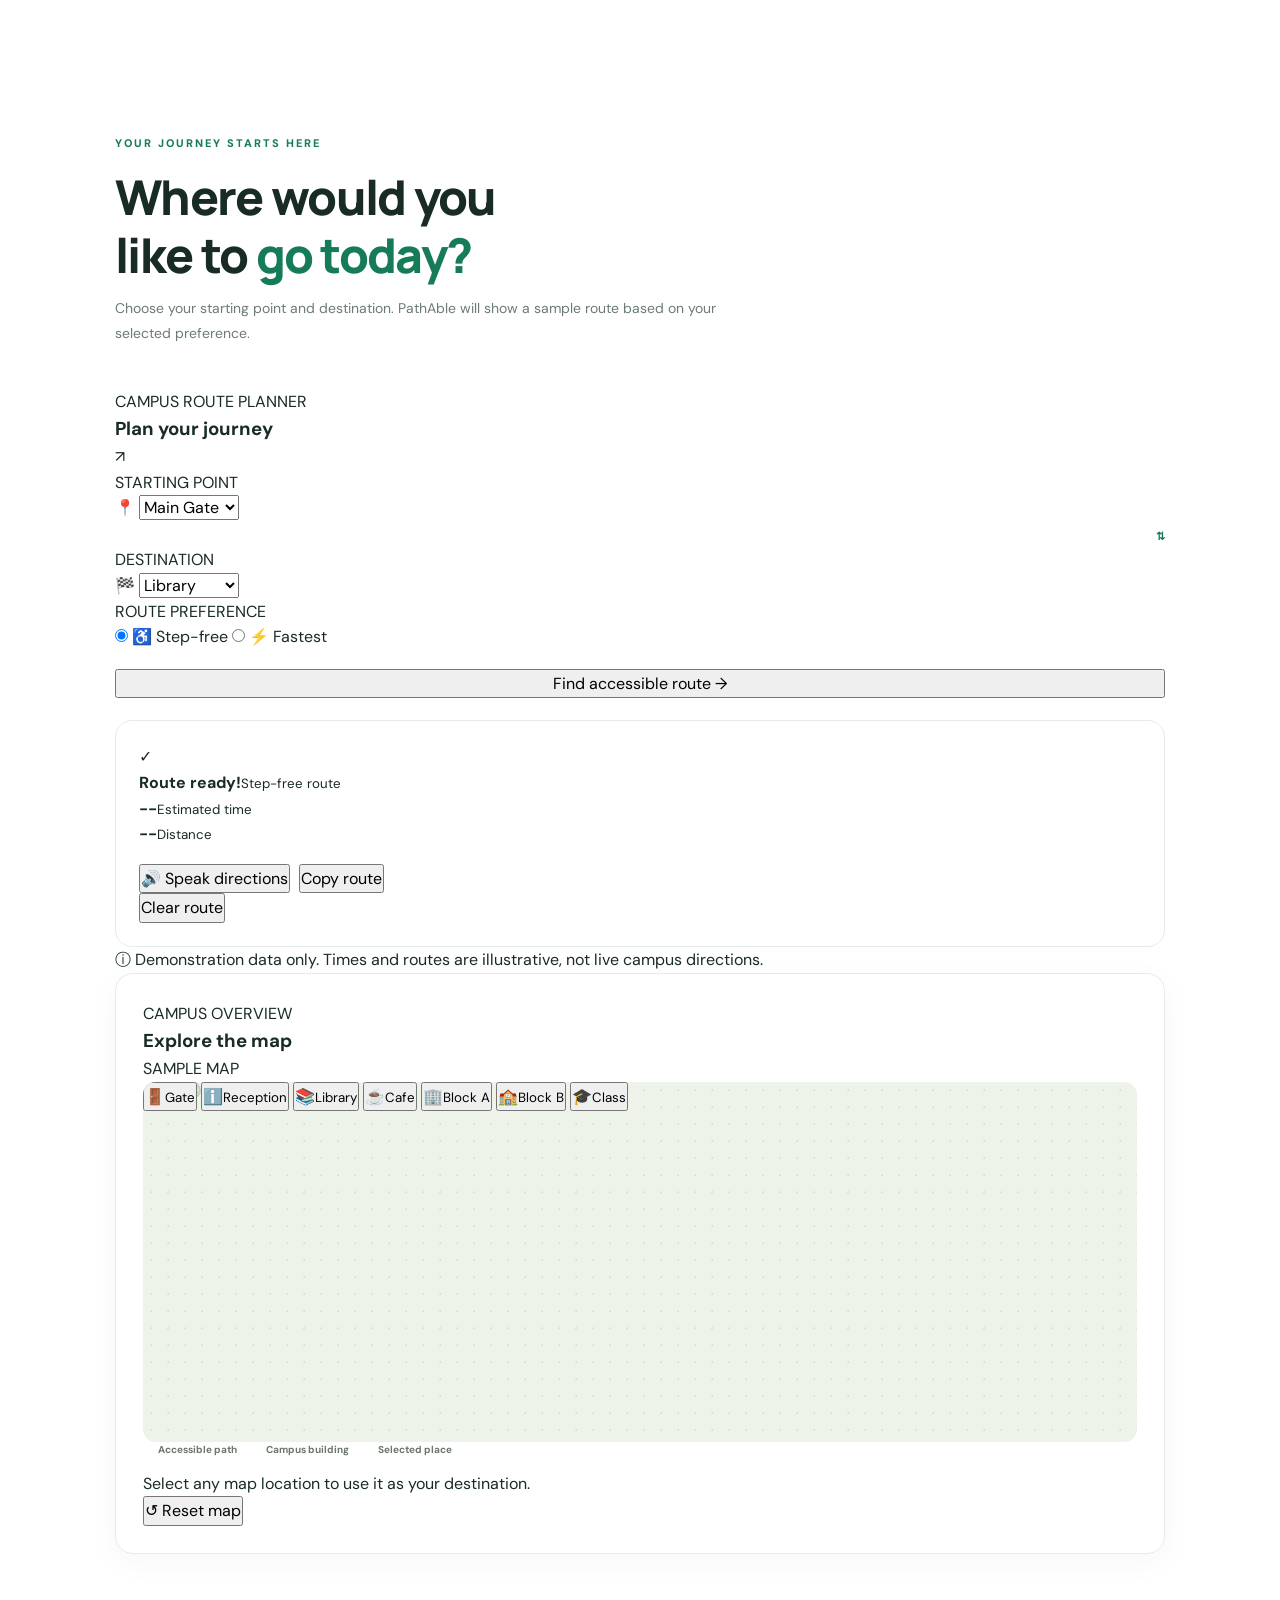
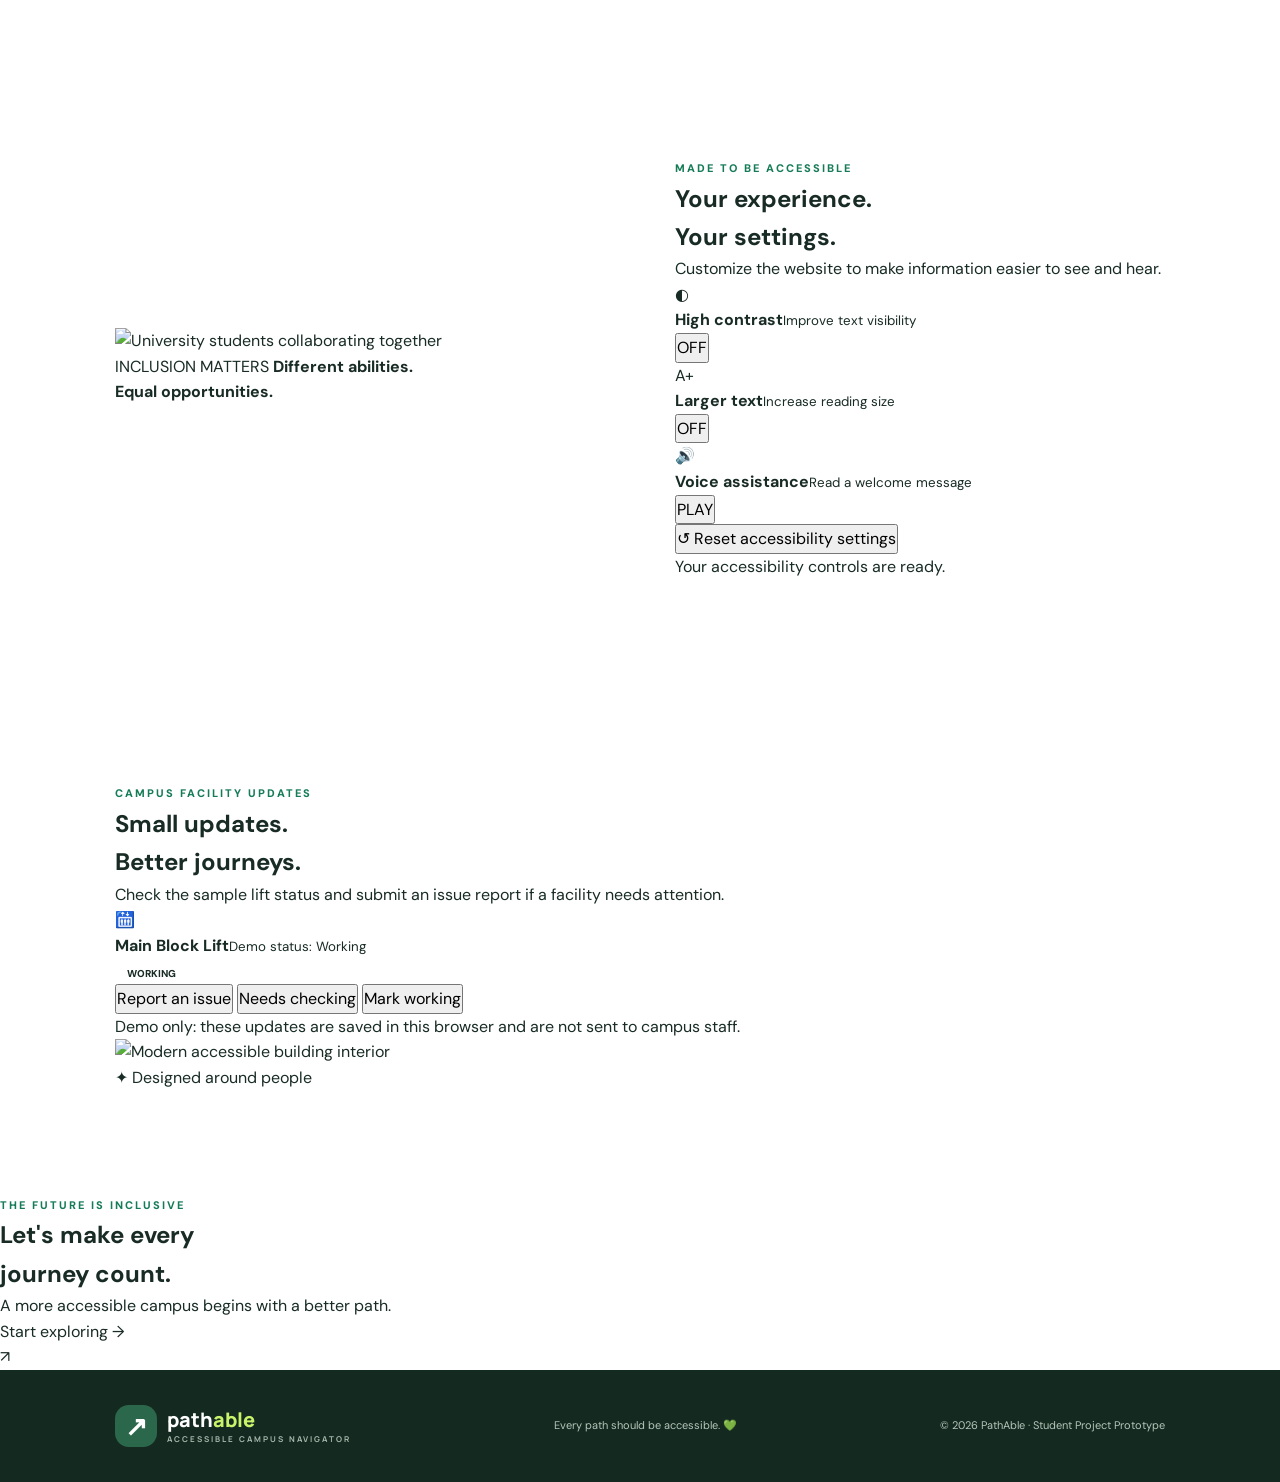
==== commit 2d5262f2: "Redesign PathAble with a modern campus landing page, interactive route planner, accessibility sectio" ====
--- a/index.html
+++ b/index.html
@@ -4,8 +4,8 @@
 <head>
   <meta charset="UTF-8">
   <meta name="viewport" content="width=device-width, initial-scale=1.0">
-  <meta name="description" content="PathAble helps students find accessible routes around campus.">
-  <title>PathAble | Accessible Campus Navigator</title>
+  <meta name="description" content="PathAble - Accessible Campus Navigator. Find safer, step-free campus routes.">
+  <title>PathAble | Every Path is Possible</title>
 
   <link rel="preconnect" href="https://fonts.googleapis.com">
   <link rel="preconnect" href="https://fonts.gstatic.com" crossorigin>
@@ -14,288 +14,339 @@
 </head>
 <body>
 
-  <header class="topbar">
-    <a class="brand" href="#home" aria-label="PathAble home">
+  <div class="announcement">
+    <span>✦</span> Accessibility is not a feature. It's a right.
+    <span class="announcement-tag">PATHABLE DEMO</span>
+  </div>
+
+  <header class="header">
+    <a href="#home" class="brand">
       <span class="brand-icon">↗</span>
-      <span>Path<span class="brand-highlight">Able</span><small>ACCESS FOR EVERYONE</small></span>
+      <span>path<span class="brand-highlight">able</span><small>ACCESSIBLE CAMPUS NAVIGATOR</small></span>
     </a>
 
-    <button class="menu-toggle" id="menuToggle" aria-label="Open navigation">☰</button>
-
-    <nav class="nav-links" id="navLinks">
+    <button class="menu-toggle" id="menuToggle" aria-label="Toggle navigation">☰</button>
+
+    <nav class="nav" id="navLinks">
       <a href="#home">Home</a>
       <a href="#features">Features</a>
-      <a href="#navigator">Route Planner</a>
+      <a href="#navigator">Find a route</a>
       <a href="#accessibility">Accessibility</a>
-      <a href="#facility">Lift Status</a>
+      <a href="#about">About</a>
     </nav>
 
-    <a class="nav-cta" href="#navigator">Plan a Route <span>→</span></a>
+    <a class="nav-button" href="#navigator">Explore campus <span>↗</span></a>
   </header>
 
   <main>
+    <!-- HERO -->
     <section class="hero" id="home">
+      <div class="hero-image"></div>
       <div class="hero-overlay"></div>
+
       <div class="hero-content">
-        <span class="eyebrow"><span class="live-dot"></span> SMART ACCESSIBLE CAMPUS NAVIGATION</span>
-        <h1>Every step matters.<br><span>Every path is possible.</span></h1>
-        <p>Find accessible campus routes with ramps, working lifts and clear voice guidance. Move around campus with greater confidence.</p>
+        <div class="eyebrow"><span class="live-dot"></span> SMART CAMPUS NAVIGATION</div>
+        <h1>Every path<br>should be <span>possible.</span></h1>
+        <p class="hero-description">
+          Explore your campus with confidence. Discover accessible routes,
+          locate ramps and lifts, and make every journey easier.
+        </p>
+
         <div class="hero-actions">
-          <a class="button button-primary" href="#navigator">Explore Route Planner <span>→</span></a>
-          <a class="button button-glass" href="#features">Discover Features</a>
-        </div>
-        <div class="hero-note">
-          <span>♿</span> Designed for wheelchair users and visually impaired students
-        </div>
-      </div>
-      <div class="hero-card">
-        <div class="hero-card-top"><span class="live-dot"></span> ACCESSIBILITY CHECK</div>
-        <strong>Find a better way.</strong>
-        <div class="hero-card-row"><span>♿ Step-free routes</span><b>✓</b></div>
-        <div class="hero-card-row"><span>↗ Ramp locations</span><b>✓</b></div>
-        <div class="hero-card-row"><span>▣ Lift availability</span><b>✓</b></div>
-        <div class="hero-card-row"><span>🔊 Voice directions</span><b>✓</b></div>
-      </div>
-    </section>
-
-    <section class="trust-strip">
-      <div><strong>01</strong><span>Accessible routes</span></div>
-      <div><strong>02</strong><span>Lift status checks</span></div>
-      <div><strong>03</strong><span>Voice navigation</span></div>
-      <div><strong>04</strong><span>Inclusive campus</span></div>
-    </section>
-
+          <a href="#navigator" class="btn btn-primary">Find my route <span>→</span></a>
+          <a href="#features" class="btn btn-glass">Discover PathAble</a>
+        </div>
+
+        <div class="hero-trust">
+          <div class="trust-icon">♿</div>
+          <div>
+            <strong>Designed for everyone</strong>
+            <small>Inclusive navigation for every student</small>
+          </div>
+        </div>
+      </div>
+
+      <div class="hero-floating-card">
+        <div class="floating-icon">✓</div>
+        <div><strong>Accessibility first</strong><small>Smarter campus journeys</small></div>
+      </div>
+
+      <div class="hero-bottom-label">01 / ACCESSIBLE CAMPUS EXPERIENCE</div>
+    </section>
+
+    <!-- INTRO STRIP -->
+    <section class="intro-strip">
+      <div><span class="strip-symbol">✦</span> Find accessible paths</div>
+      <div><span class="strip-symbol">↗</span> Navigate with confidence</div>
+      <div><span class="strip-symbol">◎</span> Campus for everyone</div>
+    </section>
+
+    <!-- FEATURES -->
     <section class="section features-section" id="features">
       <div class="section-heading">
-        <span class="eyebrow">WHY PATHABLE?</span>
-        <h2>A campus that works<br>for <span>everyone.</span></h2>
-        <p>Normal maps focus on the shortest route. PathAble focuses on whether the route is accessible.</p>
+        <div>
+          <div class="eyebrow dark-eyebrow">WHAT MAKES US DIFFERENT</div>
+          <h2>Navigation that<br><span>includes everyone.</span></h2>
+        </div>
+        <p>PathAble helps students understand their surroundings and choose routes that better match their accessibility needs.</p>
       </div>
 
       <div class="feature-grid">
+        <article class="feature-card feature-large">
+          <img src="https://images.unsplash.com/photo-1562774053-701939374585?auto=format&fit=crop&w=1100&q=85" alt="Modern university campus">
+          <div class="feature-shade"></div>
+          <div class="feature-content">
+            <span class="feature-number">01</span>
+            <div class="feature-icon">♿</div>
+            <h3>Step-free routes</h3>
+            <p>Find sample routes designed to avoid stairs and prioritize accessible paths.</p>
+            <a href="#navigator">Explore routes ↗</a>
+          </div>
+        </article>
+
         <article class="feature-card feature-green">
-          <div class="feature-icon">♿</div>
-          <span class="feature-number">01 / MOBILITY</span>
-          <h3>Step-free routes</h3>
-          <p>Find routes that avoid stairs and use accessible ramps and working lifts.</p>
-          <a href="#navigator">Find accessible paths ↗</a>
+          <div class="feature-decoration">◎</div>
+          <span class="feature-number">02</span>
+          <div class="feature-icon">🎙️</div>
+          <h3>Voice navigation</h3>
+          <p>Listen to route instructions with built-in voice guidance.</p>
+          <a href="#navigator">Try voice guidance ↗</a>
         </article>
 
         <article class="feature-card feature-purple">
-          <div class="feature-icon">🔊</div>
-          <span class="feature-number">02 / VISION</span>
-          <h3>Voice guidance</h3>
-          <p>Hear directions for corridors, turns, entrances and destinations.</p>
-          <a href="#accessibility">Explore voice support ↗</a>
+          <div class="feature-decoration">✳</div>
+          <span class="feature-number">03</span>
+          <div class="feature-icon">🔎</div>
+          <h3>Clear campus map</h3>
+          <p>Explore important campus locations through a simple visual map.</p>
+          <a href="#map-section">View campus map ↗</a>
         </article>
 
-        <article class="feature-card feature-orange">
-          <div class="feature-icon">🛗</div>
-          <span class="feature-number">03 / FACILITIES</span>
-          <h3>Lift status updates</h3>
-          <p>Check lift availability and recalculate when a lift is unavailable.</p>
-          <a href="#facility">Check lift status ↗</a>
+        <article class="feature-card feature-photo">
+          <img src="https://images.unsplash.com/photo-1523050854058-8df90110c9f1?auto=format&fit=crop&w=1100&q=85" alt="Students walking on a university campus">
+          <div class="photo-overlay"></div>
+          <div class="photo-content">
+            <span class="feature-number">04</span>
+            <div class="feature-icon">💚</div>
+            <h3>A campus for all</h3>
+            <p>Make campus exploration more inclusive and welcoming.</p>
+          </div>
         </article>
-
-        <article class="feature-card feature-blue">
-          <div class="feature-icon">🗺️</div>
-          <span class="feature-number">04 / WAYFINDING</span>
-          <h3>Campus locations</h3>
-          <p>Identify ramps, lifts, stairs, corridors and accessible entrances.</p>
-          <a href="#navigator">Explore the map ↗</a>
-        </article>
-      </div>
-    </section>
-
-    <section class="section planner-section" id="navigator">
-      <div class="section-heading planner-heading">
-        <span class="eyebrow">YOUR JOURNEY STARTS HERE</span>
-        <h2>Find your <span>accessible route.</span></h2>
-        <p>Try our campus demonstration: travel from the main entrance to a classroom on the second floor.</p>
-      </div>
-
-      <div class="planner-layout">
-        <div class="planner-panel">
-          <div class="panel-title">
-            <div>
-              <span class="mini-label">ROUTE PLANNER</span>
-              <h3>Plan your journey</h3>
-            </div>
-            <span class="demo-tag">DEMO CAMPUS</span>
-          </div>
-
-          <label for="startLocation">Starting location</label>
-          <div class="location-input">
-            <span class="location-dot start-dot"></span>
-            <select id="startLocation">
-              <option value="entrance">Main Entrance</option>
-              <option value="groundHall">Ground Floor Corridor</option>
-              <option value="rampJunction">Ramp Junction</option>
-              <option value="liftLobby">Lift Lobby</option>
-              <option value="firstLanding">First Floor Landing</option>
-              <option value="secondHall">Second Floor Corridor</option>
-            </select>
-          </div>
-
-          <button class="swap-button" id="swapButton" type="button" aria-label="Swap start and destination">↕ Swap locations</button>
-
-          <label for="endLocation">Destination</label>
-          <div class="location-input">
-            <span class="location-dot end-dot"></span>
-            <select id="endLocation">
-              <option value="room204" selected>Room 204 – Second Floor</option>
-              <option value="library">Library – Ground Floor</option>
-              <option value="office">Student Office – First Floor</option>
-              <option value="liftLobby">Lift Lobby</option>
-              <option value="groundHall">Ground Floor Corridor</option>
-            </select>
-          </div>
-
-          <div class="preference-box">
-            <h4>Travel preferences</h4>
-            <label class="check-row">
-              <input type="checkbox" id="wheelchairMode" checked>
-              <span class="custom-check"></span>
-              <span><strong>Step-free route</strong><small>Avoid stairs and inaccessible paths</small></span>
-            </label>
-            <label class="check-row">
-              <input type="checkbox" id="voiceMode">
-              <span class="custom-check"></span>
-              <span><strong>Voice guidance</strong><small>Read directions aloud when available</small></span>
-            </label>
-          </div>
-
-          <button class="button button-primary find-button" id="findRouteButton" type="button">Find My Route <span>→</span></button>
-          <button class="text-button" id="resetButton" type="button">↺ Reset planner</button>
-          <p class="small-note">This is a sample campus network for demonstration, not live campus navigation.</p>
-        </div>
-
-        <div class="map-panel">
-          <div class="map-header">
-            <div><span class="mini-label">CAMPUS OVERVIEW</span><h3>Accessible campus map</h3></div>
-            <span class="map-status"><span class="live-dot"></span> Demo map</span>
-          </div>
-
-          <div class="map-legend">
-            <span><i class="legend-ramp"></i> Ramp</span>
-            <span><i class="legend-lift"></i> Lift</span>
-            <span><i class="legend-stairs"></i> Stairs</span>
-            <span><i class="legend-route"></i> Selected route</span>
-          </div>
-
-          <div class="campus-map" id="campusMap" aria-label="Illustrative campus map">
-            <div class="map-road road-top"></div>
-            <div class="map-road road-bottom"></div>
-            <div class="map-building building-a"><span>MAIN BUILDING</span></div>
-            <div class="map-building building-b"><span>CLASSROOM WING</span></div>
-            <div class="map-building building-c"><span>LIBRARY</span></div>
-
-            <button class="map-point point-entrance" data-location="entrance" type="button"><span>🚪</span><small>Entrance</small></button>
-            <button class="map-point point-ramp" data-location="rampJunction" type="button"><span>♿</span><small>Ramp</small></button>
-            <button class="map-point point-lift" data-location="liftLobby" type="button"><span>🛗</span><small>Lift</small></button>
-            <button class="map-point point-ground" data-location="groundHall" type="button"><span>📍</span><small>Ground Hall</small></button>
-            <button class="map-point point-first" data-location="firstLanding" type="button"><span>1F</span><small>First Floor</small></button>
-            <button class="map-point point-second" data-location="secondHall" type="button"><span>2F</span><small>Second Floor</small></button>
-            <button class="map-point point-room" data-location="room204" type="button"><span>🚩</span><small>Room 204</small></button>
-            <button class="map-point point-library" data-location="library" type="button"><span>📚</span><small>Library</small></button>
-            <button class="map-point point-office" data-location="office" type="button"><span>🏢</span><small>Office</small></button>
-
-            <svg class="route-lines" viewBox="0 0 600 360" preserveAspectRatio="none" aria-hidden="true">
-              <path class="map-path" d="M70 180 L170 180 L270 180 L390 180 L470 180 L530 180"/>
-              <path class="map-path stairs-path" d="M270 180 L330 90 L470 90 L530 180"/>
-              <path class="active-route" id="activeRouteLine" d=""/>
-            </svg>
-          </div>
-          <p class="map-hint">Select a map marker to use it as your starting point.</p>
-        </div>
-      </div>
-
-      <div class="route-result" id="routeResult" aria-live="polite">
-        <div class="result-placeholder">
-          <span class="placeholder-icon">🧭</span>
-          <div><strong>Your route will appear here</strong><p>Select your starting point and destination, then press Find My Route.</p></div>
-        </div>
-      </div>
-    </section>
-
+      </div>
+    </section>
+
+    <!-- ROUTE FINDER -->
+    <section class="navigator-section" id="navigator">
+      <div class="navigator-bg-shape"></div>
+      <div class="section">
+        <div class="section-heading navigator-heading">
+          <div>
+            <div class="eyebrow">YOUR JOURNEY STARTS HERE</div>
+            <h2>Where would you<br>like to <span>go today?</span></h2>
+          </div>
+          <p>Choose your starting point and destination. PathAble will show a sample route based on your selected preference.</p>
+        </div>
+
+        <div class="route-layout">
+          <div class="route-panel">
+            <div class="panel-top">
+              <div>
+                <span class="panel-kicker">CAMPUS ROUTE PLANNER</span>
+                <h3>Plan your journey</h3>
+              </div>
+              <span class="planner-icon">↗</span>
+            </div>
+
+            <form id="routeForm">
+              <label for="from">STARTING POINT</label>
+              <div class="select-wrap">
+                <span>📍</span>
+                <select id="from" required>
+                  <option value="gate">Main Gate</option>
+                  <option value="reception">Reception</option>
+                  <option value="library">Library</option>
+                  <option value="cafeteria">Cafeteria</option>
+                  <option value="blockA">Block A</option>
+                  <option value="blockB">Block B</option>
+                  <option value="classroom">Classroom</option>
+                </select>
+              </div>
+
+              <button type="button" id="swapBtn" class="swap-button" aria-label="Swap locations">⇅</button>
+
+              <label for="to">DESTINATION</label>
+              <div class="select-wrap destination-wrap">
+                <span>🏁</span>
+                <select id="to" required>
+                  <option value="library">Library</option>
+                  <option value="gate">Main Gate</option>
+                  <option value="reception">Reception</option>
+                  <option value="cafeteria">Cafeteria</option>
+                  <option value="blockA">Block A</option>
+                  <option value="blockB">Block B</option>
+                  <option value="classroom">Classroom</option>
+                </select>
+              </div>
+
+              <div class="route-preference">
+                <span>ROUTE PREFERENCE</span>
+                <div class="preference-options">
+                  <label class="preference-option">
+                    <input type="radio" name="preference" value="accessible" checked>
+                    <span>♿ Step-free</span>
+                  </label>
+                  <label class="preference-option">
+                    <input type="radio" name="preference" value="fastest">
+                    <span>⚡ Fastest</span>
+                  </label>
+                </div>
+              </div>
+
+              <button type="submit" class="btn btn-primary find-button">Find accessible route <span>→</span></button>
+            </form>
+
+            <div class="route-result" id="routeResult" aria-live="polite">
+              <div class="result-heading">
+                <span class="result-check">✓</span>
+                <div><strong>Route ready!</strong><small id="routeKind">Step-free route</small></div>
+              </div>
+              <div class="result-stats">
+                <div><strong id="routeTime">--</strong><small>Estimated time</small></div>
+                <div><strong id="routeDistance">--</strong><small>Distance</small></div>
+              </div>
+              <div class="route-steps" id="routeSteps"></div>
+              <div class="result-actions">
+                <button type="button" id="speakBtn" class="btn btn-dark">🔊 Speak directions</button>
+                <button type="button" id="copyBtn" class="btn btn-outline">Copy route</button>
+              </div>
+              <button type="button" id="clearRouteBtn" class="clear-button">Clear route</button>
+            </div>
+
+            <p class="demo-note">ⓘ Demonstration data only. Times and routes are illustrative, not live campus directions.</p>
+          </div>
+
+          <div class="map-panel" id="map-section">
+            <div class="map-top">
+              <div><span class="panel-kicker">CAMPUS OVERVIEW</span><h3>Explore the map</h3></div>
+              <span class="map-live-label"><span></span> SAMPLE MAP</span>
+            </div>
+
+            <div class="campus-map" id="campusMap">
+              <div class="map-grid"></div>
+              <div class="map-road road-one"></div>
+              <div class="map-road road-two"></div>
+              <div class="map-road road-three"></div>
+              <div class="map-green-area green-one"></div>
+              <div class="map-green-area green-two"></div>
+              <div class="map-building building-one"><span>LIBRARY</span></div>
+              <div class="map-building building-two"><span>BLOCK A</span></div>
+              <div class="map-building building-three"><span>BLOCK B</span></div>
+              <div class="map-building building-four"><span>CAFETERIA</span></div>
+              <div class="map-route-line" id="mapRouteLine"></div>
+
+              <button class="map-pin pin-gate" data-location="gate" aria-label="Main Gate">🚪<small>Gate</small></button>
+              <button class="map-pin pin-reception" data-location="reception" aria-label="Reception">ℹ️<small>Reception</small></button>
+              <button class="map-pin pin-library" data-location="library" aria-label="Library">📚<small>Library</small></button>
+              <button class="map-pin pin-cafe" data-location="cafeteria" aria-label="Cafeteria">☕<small>Cafe</small></button>
+              <button class="map-pin pin-a" data-location="blockA" aria-label="Block A">🏢<small>Block A</small></button>
+              <button class="map-pin pin-b" data-location="blockB" aria-label="Block B">🏫<small>Block B</small></button>
+              <button class="map-pin pin-class" data-location="classroom" aria-label="Classroom">🎓<small>Class</small></button>
+            </div>
+
+            <div class="map-legend">
+              <span><i class="legend-green"></i> Accessible path</span>
+              <span><i class="legend-purple"></i> Campus building</span>
+              <span><i class="legend-orange"></i> Selected place</span>
+            </div>
+            <div class="map-info" id="mapInfo">Select any map location to use it as your destination.</div>
+            <button type="button" class="map-reset" id="resetMapBtn">↺ Reset map</button>
+          </div>
+        </div>
+      </div>
+    </section>
+
+    <!-- ACCESSIBILITY -->
     <section class="section accessibility-section" id="accessibility">
-      <div class="accessibility-copy">
-        <span class="eyebrow">INCLUSIVE BY DESIGN</span>
-        <h2>Navigation you can<br><span>hear and understand.</span></h2>
-        <p>Students who have difficulty seeing a screen can use spoken directions. Each instruction explains the next corridor, turn or destination in simple language.</p>
-        <ul class="benefit-list">
-          <li><span>✓</span> Spoken turn-by-turn instructions</li>
-          <li><span>✓</span> Clear corridor and room descriptions</li>
-          <li><span>✓</span> Repeat directions whenever needed</li>
-          <li><span>✓</span> High contrast and larger text options</li>
-        </ul>
-      </div>
-
-      <div class="voice-card">
-        <div class="voice-card-top"><span class="voice-icon">🔊</span><span class="demo-tag">VOICE DEMO</span></div>
-        <span class="mini-label">SAMPLE NAVIGATION INSTRUCTION</span>
-        <h3 id="voiceSample">“Continue through the ground floor corridor towards the lift lobby.”</h3>
-        <div class="voice-wave" aria-hidden="true"><i></i><i></i><i></i><i></i><i></i><i></i><i></i><i></i><i></i><i></i><i></i><i></i><i></i></div>
-        <div class="voice-actions">
-          <button class="button button-primary" id="playVoiceButton" type="button">▶ Play sample</button>
-          <button class="button button-light" id="stopVoiceButton" type="button">Stop</button>
-        </div>
-        <p class="small-note">Voice guidance uses your browser's speech feature. Audio availability depends on your device and browser.</p>
-      </div>
-    </section>
-
-    <section class="section facility-section" id="facility">
-      <div class="facility-heading">
-        <div class="section-heading">
-          <span class="eyebrow">FACILITY MONITORING</span>
-          <h2>Check before<br><span>you travel.</span></h2>
-          <p>A lift may become unavailable. PathAble demonstrates how the route can be recalculated using the updated facility status.</p>
-        </div>
-        <div class="facility-alert">
-          <span>ⓘ</span>
-          <p><strong>Demo status control</strong><br>Use the button below to simulate a lift breakdown and test the alternative route.</p>
-        </div>
-      </div>
-
-      <div class="lift-card">
-        <div class="lift-symbol">🛗</div>
-        <div class="lift-info">
-          <span class="mini-label">MAIN BUILDING · LIFT 01</span>
-          <h3>Central Passenger Lift</h3>
-          <p id="liftDescription">The lift is currently marked as operational in this demonstration.</p>
-        </div>
-        <div class="lift-state">
-          <span class="status-pill status-working" id="liftStatus">● Working</span>
-          <button class="button button-light" id="toggleLiftButton" type="button">Simulate breakdown</button>
-        </div>
-      </div>
-      <p class="small-note facility-note">This button changes the local demo status only. It does not connect to a real lift or notify campus staff.</p>
-    </section>
-
-    <section class="cta-section">
-      <div>
-        <span class="eyebrow">A MORE INCLUSIVE TOMORROW</span>
-        <h2>Accessibility is not<br>an extra. It is essential.</h2>
-        <p>PathAble helps make campus navigation more thoughtful, clear and inclusive.</p>
-      </div>
-      <a class="button button-dark" href="#navigator">Plan a route now <span>→</span></a>
-      <div class="cta-decoration">P</div>
+      <div class="accessibility-visual">
+        <img src="https://images.unsplash.com/photo-1517486808906-6ca8b3f04846?auto=format&fit=crop&w=1100&q=85" alt="University students collaborating together">
+        <div class="visual-caption">
+          <span>INCLUSION MATTERS</span>
+          <strong>Different abilities.<br>Equal opportunities.</strong>
+        </div>
+      </div>
+
+      <div class="accessibility-content">
+        <div class="eyebrow dark-eyebrow">MADE TO BE ACCESSIBLE</div>
+        <h2>Your experience.<br><span>Your settings.</span></h2>
+        <p>Customize the website to make information easier to see and hear.</p>
+
+        <div class="access-control">
+          <div><span class="control-icon">◐</span><div><strong>High contrast</strong><small>Improve text visibility</small></div></div>
+          <button type="button" class="toggle-button" id="contrastBtn" aria-pressed="false">OFF</button>
+        </div>
+        <div class="access-control">
+          <div><span class="control-icon">A+</span><div><strong>Larger text</strong><small>Increase reading size</small></div></div>
+          <button type="button" class="toggle-button" id="fontBtn" aria-pressed="false">OFF</button>
+        </div>
+        <div class="access-control">
+          <div><span class="control-icon">🔊</span><div><strong>Voice assistance</strong><small>Read a welcome message</small></div></div>
+          <button type="button" class="toggle-button" id="voiceBtn">PLAY</button>
+        </div>
+
+        <button type="button" class="reset-access" id="resetAccessBtn">↺ Reset accessibility settings</button>
+        <p class="access-feedback" id="accessFeedback" aria-live="polite">Your accessibility controls are ready.</p>
+      </div>
+    </section>
+
+    <!-- LIFT STATUS -->
+    <section class="lift-section" id="about">
+      <div class="section lift-inner">
+        <div class="lift-copy">
+          <div class="eyebrow">CAMPUS FACILITY UPDATES</div>
+          <h2>Small updates.<br><span>Better journeys.</span></h2>
+          <p>Check the sample lift status and submit an issue report if a facility needs attention.</p>
+          <div class="lift-status-card">
+            <div class="lift-icon">🛗</div>
+            <div><strong>Main Block Lift</strong><small id="liftStatus">Demo status: Working</small></div>
+            <span class="status-pill" id="statusIndicator">WORKING</span>
+          </div>
+          <div class="lift-actions">
+            <button type="button" id="reportBtn" class="btn btn-primary">Report an issue</button>
+            <button type="button" id="verifyBtn" class="btn btn-light">Needs checking</button>
+            <button type="button" id="fixBtn" class="btn btn-light">Mark working</button>
+          </div>
+          <p class="demo-note light-note">Demo only: these updates are saved in this browser and are not sent to campus staff.</p>
+          <p class="access-feedback" id="updateFeedback" aria-live="polite"></p>
+        </div>
+
+        <div class="lift-image">
+          <img src="https://images.unsplash.com/photo-1497366754035-f200968a6e72?auto=format&fit=crop&w=1000&q=85" alt="Modern accessible building interior">
+          <div class="image-sticker"><span>✦</span> Designed around people</div>
+        </div>
+      </div>
+    </section>
+
+    <!-- CTA -->
+    <section class="final-cta">
+      <div class="cta-pattern"></div>
+      <div class="cta-content">
+        <div class="eyebrow">THE FUTURE IS INCLUSIVE</div>
+        <h2>Let's make every<br>journey <span>count.</span></h2>
+        <p>A more accessible campus begins with a better path.</p>
+        <a href="#navigator" class="btn btn-white">Start exploring <span>→</span></a>
+      </div>
+      <div class="cta-symbol">↗</div>
     </section>
   </main>
 
   <footer class="footer">
-    <a class="brand footer-brand" href="#home">
+    <a href="#home" class="brand footer-brand">
       <span class="brand-icon">↗</span>
-      <span>Path<span class="brand-highlight">Able</span><small>ACCESS FOR EVERYONE</small></span>
+      <span>path<span class="brand-highlight">able</span><small>ACCESSIBLE CAMPUS NAVIGATOR</small></span>
     </a>
-    <p>Making campus journeys more accessible for everyone.</p>
-    <span class="footer-copy">© 2026 PathAble · Student project demonstration</span>
+    <p>Every path should be accessible. 💚</p>
+    <span class="footer-copy">© 2026 PathAble · Student Project Prototype</span>
   </footer>
-
-  <div class="access-toolbar" aria-label="Accessibility display controls">
-    <button id="contrastButton" type="button" title="Toggle high contrast">◐ <span>Contrast</span></button>
-    <button id="textSizeButton" type="button" title="Toggle larger text">A+ <span>Text size</span></button>
-  </div>
 
   <div class="toast" id="toast" role="status" aria-live="polite"></div>
 
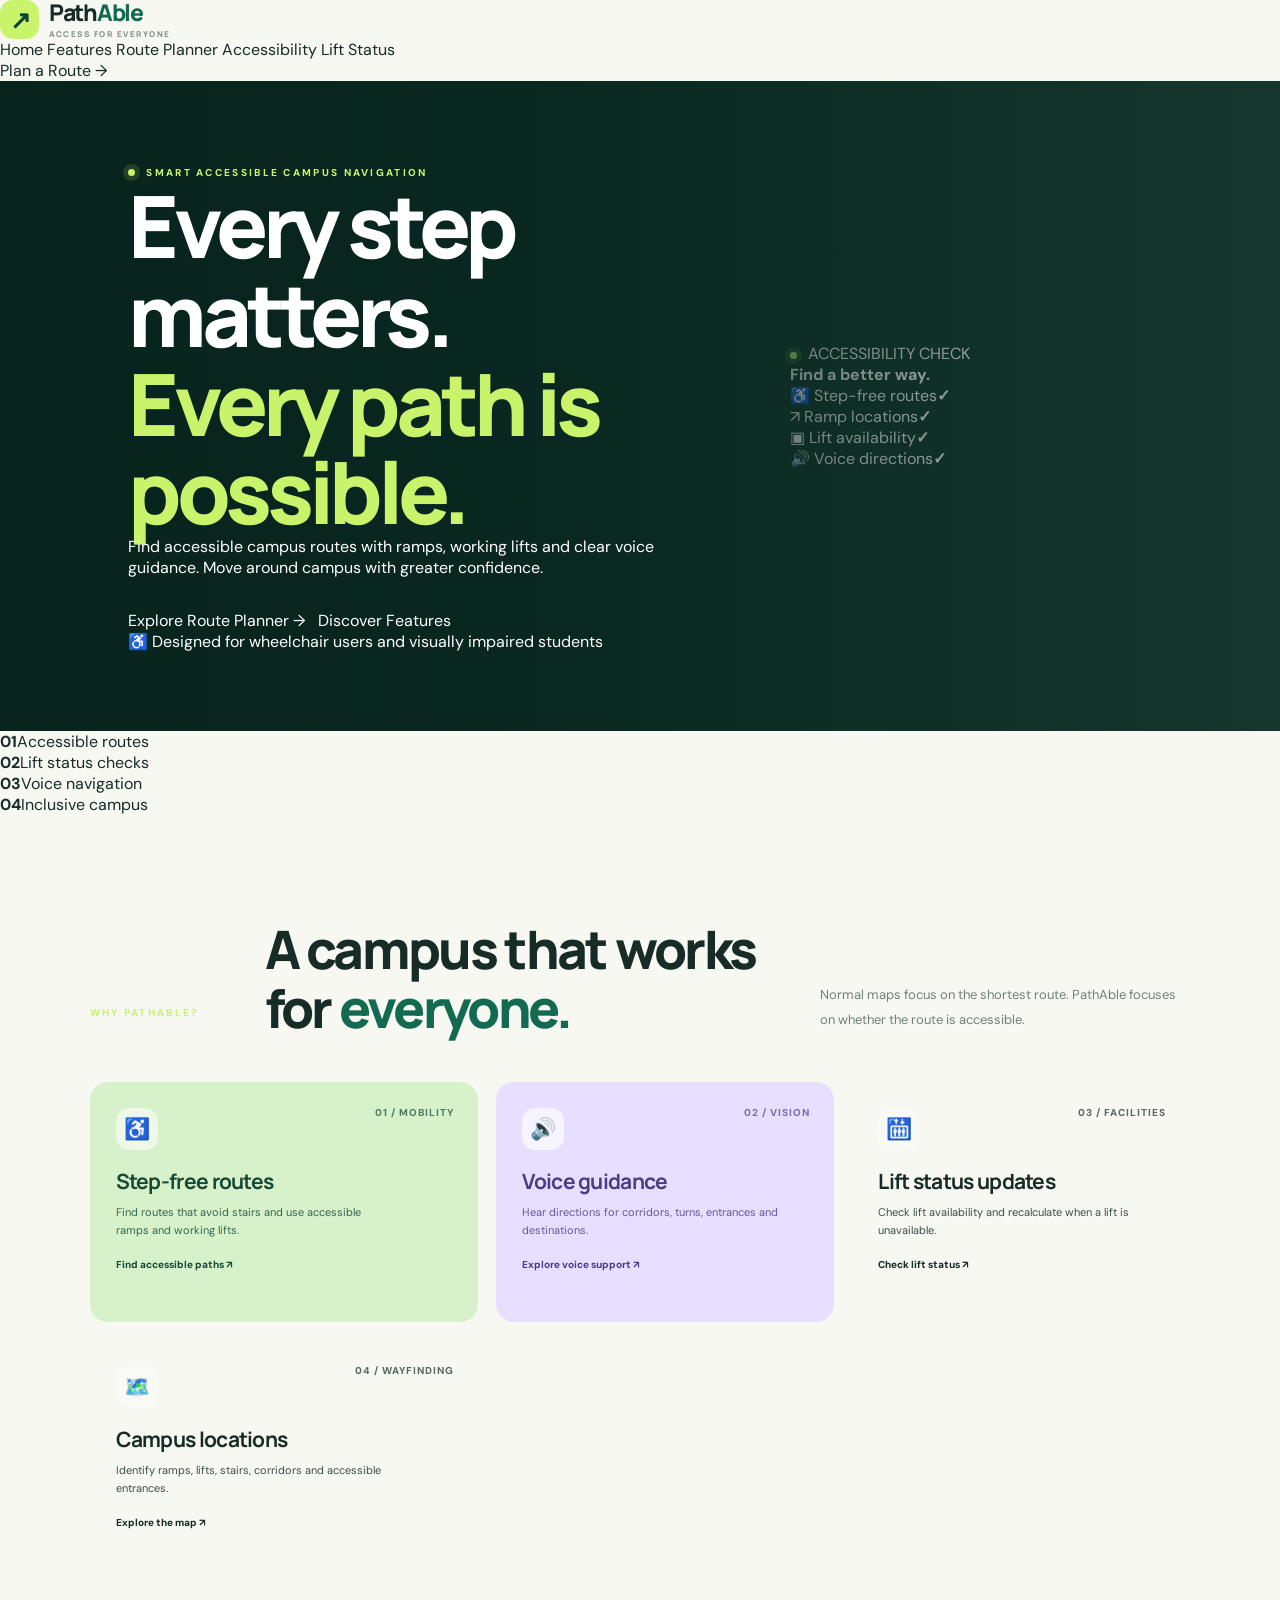
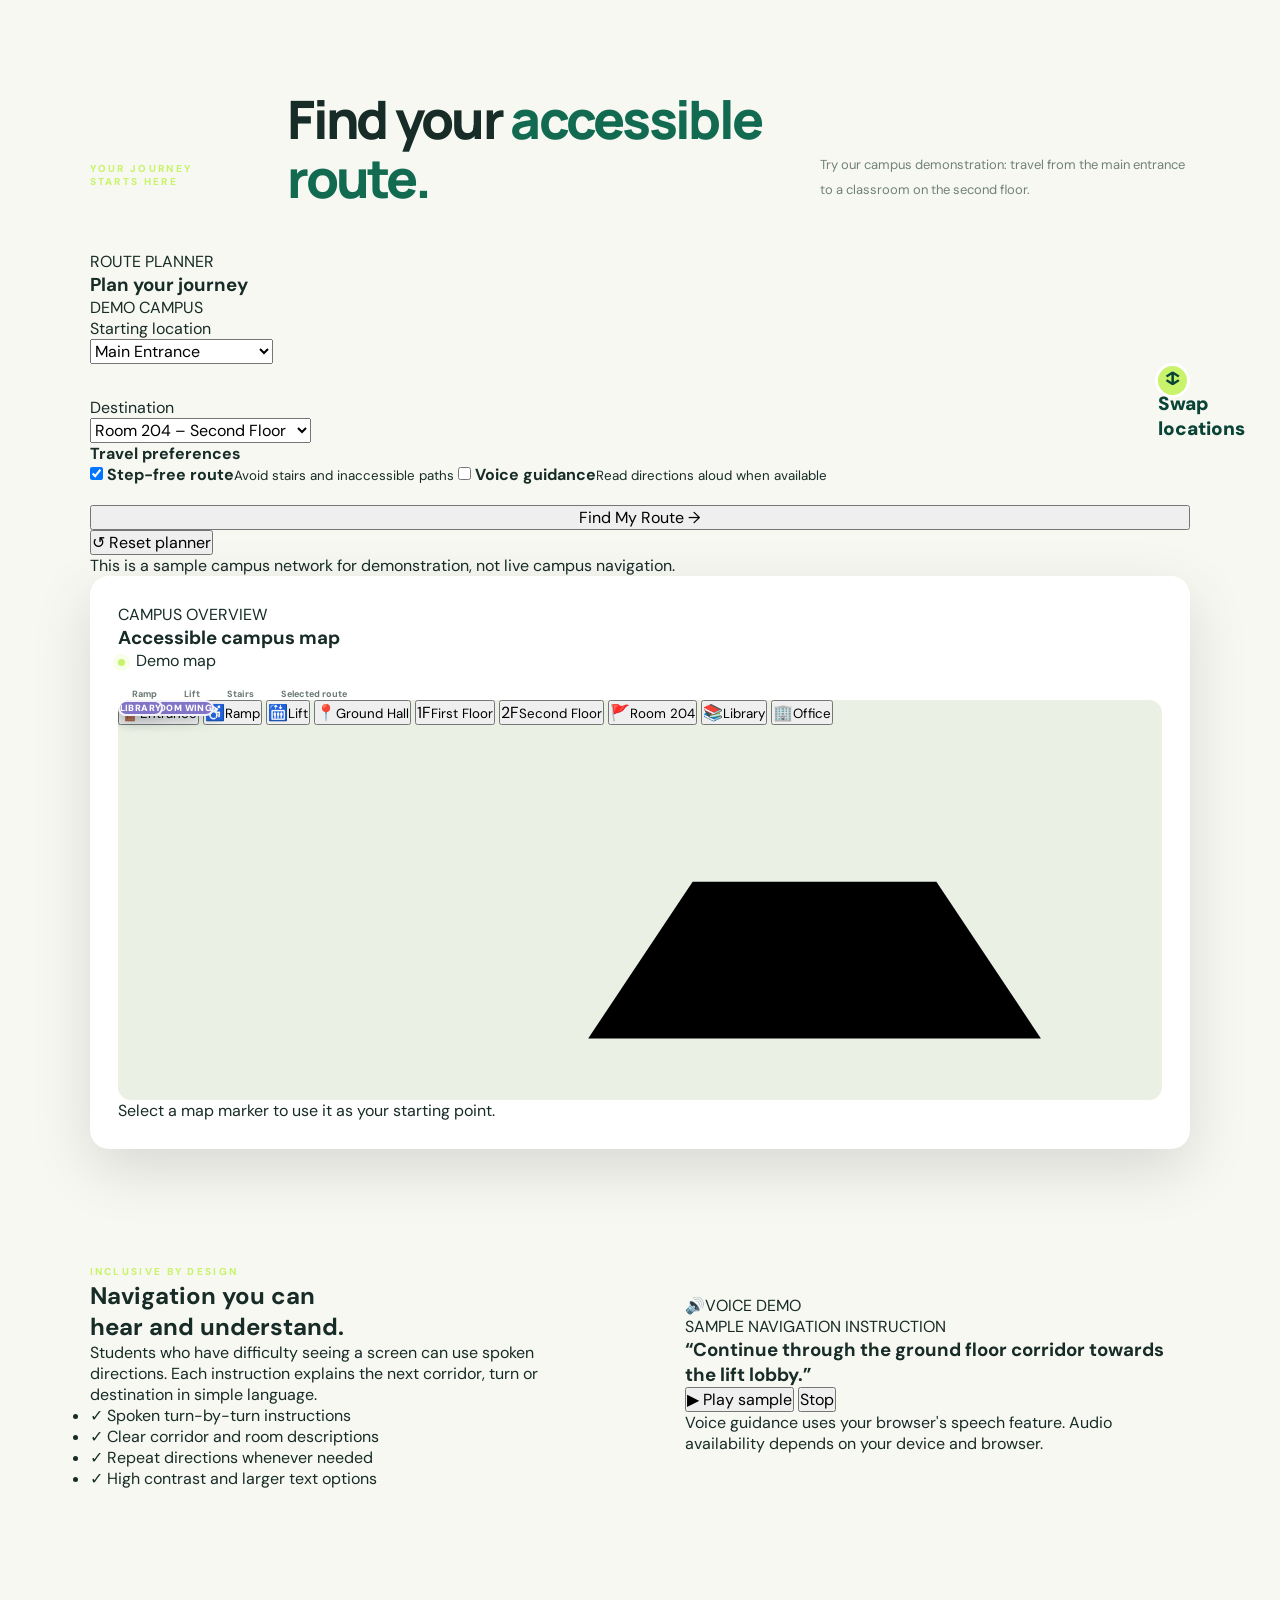
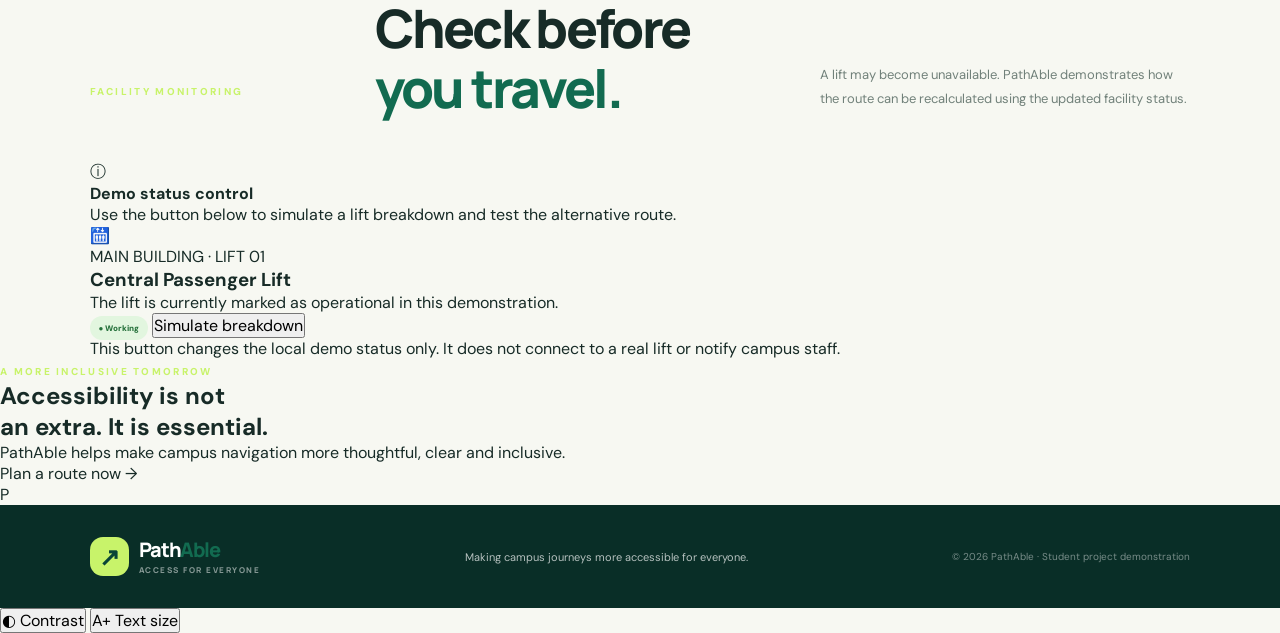
==== commit e6c04ae3: "Create PathAble website with an accessible campus navigation system, route planner, campus map, lift" ====
--- a/index.html
+++ b/index.html
@@ -4,8 +4,8 @@
 <head>
   <meta charset="UTF-8">
   <meta name="viewport" content="width=device-width, initial-scale=1.0">
-  <meta name="description" content="PathAble - Accessible Campus Navigator. Find safer, step-free campus routes.">
-  <title>PathAble | Every Path is Possible</title>
+  <meta name="description" content="PathAble helps students find accessible routes around campus.">
+  <title>PathAble | Accessible Campus Navigator</title>
 
   <link rel="preconnect" href="https://fonts.googleapis.com">
   <link rel="preconnect" href="https://fonts.gstatic.com" crossorigin>
@@ -14,339 +14,288 @@
 </head>
 <body>
 
-  <div class="announcement">
-    <span>✦</span> Accessibility is not a feature. It's a right.
-    <span class="announcement-tag">PATHABLE DEMO</span>
-  </div>
-
-  <header class="header">
-    <a href="#home" class="brand">
+  <header class="topbar">
+    <a class="brand" href="#home" aria-label="PathAble home">
       <span class="brand-icon">↗</span>
-      <span>path<span class="brand-highlight">able</span><small>ACCESSIBLE CAMPUS NAVIGATOR</small></span>
+      <span>Path<span class="brand-highlight">Able</span><small>ACCESS FOR EVERYONE</small></span>
     </a>
 
-    <button class="menu-toggle" id="menuToggle" aria-label="Toggle navigation">☰</button>
-
-    <nav class="nav" id="navLinks">
+    <button class="menu-toggle" id="menuToggle" aria-label="Open navigation">☰</button>
+
+    <nav class="nav-links" id="navLinks">
       <a href="#home">Home</a>
       <a href="#features">Features</a>
-      <a href="#navigator">Find a route</a>
+      <a href="#navigator">Route Planner</a>
       <a href="#accessibility">Accessibility</a>
-      <a href="#about">About</a>
+      <a href="#facility">Lift Status</a>
     </nav>
 
-    <a class="nav-button" href="#navigator">Explore campus <span>↗</span></a>
+    <a class="nav-cta" href="#navigator">Plan a Route <span>→</span></a>
   </header>
 
   <main>
-    <!-- HERO -->
     <section class="hero" id="home">
-      <div class="hero-image"></div>
       <div class="hero-overlay"></div>
-
       <div class="hero-content">
-        <div class="eyebrow"><span class="live-dot"></span> SMART CAMPUS NAVIGATION</div>
-        <h1>Every path<br>should be <span>possible.</span></h1>
-        <p class="hero-description">
-          Explore your campus with confidence. Discover accessible routes,
-          locate ramps and lifts, and make every journey easier.
-        </p>
-
+        <span class="eyebrow"><span class="live-dot"></span> SMART ACCESSIBLE CAMPUS NAVIGATION</span>
+        <h1>Every step matters.<br><span>Every path is possible.</span></h1>
+        <p>Find accessible campus routes with ramps, working lifts and clear voice guidance. Move around campus with greater confidence.</p>
         <div class="hero-actions">
-          <a href="#navigator" class="btn btn-primary">Find my route <span>→</span></a>
-          <a href="#features" class="btn btn-glass">Discover PathAble</a>
-        </div>
-
-        <div class="hero-trust">
-          <div class="trust-icon">♿</div>
-          <div>
-            <strong>Designed for everyone</strong>
-            <small>Inclusive navigation for every student</small>
-          </div>
-        </div>
-      </div>
-
-      <div class="hero-floating-card">
-        <div class="floating-icon">✓</div>
-        <div><strong>Accessibility first</strong><small>Smarter campus journeys</small></div>
-      </div>
-
-      <div class="hero-bottom-label">01 / ACCESSIBLE CAMPUS EXPERIENCE</div>
-    </section>
-
-    <!-- INTRO STRIP -->
-    <section class="intro-strip">
-      <div><span class="strip-symbol">✦</span> Find accessible paths</div>
-      <div><span class="strip-symbol">↗</span> Navigate with confidence</div>
-      <div><span class="strip-symbol">◎</span> Campus for everyone</div>
-    </section>
-
-    <!-- FEATURES -->
+          <a class="button button-primary" href="#navigator">Explore Route Planner <span>→</span></a>
+          <a class="button button-glass" href="#features">Discover Features</a>
+        </div>
+        <div class="hero-note">
+          <span>♿</span> Designed for wheelchair users and visually impaired students
+        </div>
+      </div>
+      <div class="hero-card">
+        <div class="hero-card-top"><span class="live-dot"></span> ACCESSIBILITY CHECK</div>
+        <strong>Find a better way.</strong>
+        <div class="hero-card-row"><span>♿ Step-free routes</span><b>✓</b></div>
+        <div class="hero-card-row"><span>↗ Ramp locations</span><b>✓</b></div>
+        <div class="hero-card-row"><span>▣ Lift availability</span><b>✓</b></div>
+        <div class="hero-card-row"><span>🔊 Voice directions</span><b>✓</b></div>
+      </div>
+    </section>
+
+    <section class="trust-strip">
+      <div><strong>01</strong><span>Accessible routes</span></div>
+      <div><strong>02</strong><span>Lift status checks</span></div>
+      <div><strong>03</strong><span>Voice navigation</span></div>
+      <div><strong>04</strong><span>Inclusive campus</span></div>
+    </section>
+
     <section class="section features-section" id="features">
       <div class="section-heading">
-        <div>
-          <div class="eyebrow dark-eyebrow">WHAT MAKES US DIFFERENT</div>
-          <h2>Navigation that<br><span>includes everyone.</span></h2>
-        </div>
-        <p>PathAble helps students understand their surroundings and choose routes that better match their accessibility needs.</p>
+        <span class="eyebrow">WHY PATHABLE?</span>
+        <h2>A campus that works<br>for <span>everyone.</span></h2>
+        <p>Normal maps focus on the shortest route. PathAble focuses on whether the route is accessible.</p>
       </div>
 
       <div class="feature-grid">
-        <article class="feature-card feature-large">
-          <img src="https://images.unsplash.com/photo-1562774053-701939374585?auto=format&fit=crop&w=1100&q=85" alt="Modern university campus">
-          <div class="feature-shade"></div>
-          <div class="feature-content">
-            <span class="feature-number">01</span>
-            <div class="feature-icon">♿</div>
-            <h3>Step-free routes</h3>
-            <p>Find sample routes designed to avoid stairs and prioritize accessible paths.</p>
-            <a href="#navigator">Explore routes ↗</a>
-          </div>
+        <article class="feature-card feature-green">
+          <div class="feature-icon">♿</div>
+          <span class="feature-number">01 / MOBILITY</span>
+          <h3>Step-free routes</h3>
+          <p>Find routes that avoid stairs and use accessible ramps and working lifts.</p>
+          <a href="#navigator">Find accessible paths ↗</a>
         </article>
 
-        <article class="feature-card feature-green">
-          <div class="feature-decoration">◎</div>
-          <span class="feature-number">02</span>
-          <div class="feature-icon">🎙️</div>
-          <h3>Voice navigation</h3>
-          <p>Listen to route instructions with built-in voice guidance.</p>
-          <a href="#navigator">Try voice guidance ↗</a>
+        <article class="feature-card feature-purple">
+          <div class="feature-icon">🔊</div>
+          <span class="feature-number">02 / VISION</span>
+          <h3>Voice guidance</h3>
+          <p>Hear directions for corridors, turns, entrances and destinations.</p>
+          <a href="#accessibility">Explore voice support ↗</a>
         </article>
 
-        <article class="feature-card feature-purple">
-          <div class="feature-decoration">✳</div>
-          <span class="feature-number">03</span>
-          <div class="feature-icon">🔎</div>
-          <h3>Clear campus map</h3>
-          <p>Explore important campus locations through a simple visual map.</p>
-          <a href="#map-section">View campus map ↗</a>
+        <article class="feature-card feature-orange">
+          <div class="feature-icon">🛗</div>
+          <span class="feature-number">03 / FACILITIES</span>
+          <h3>Lift status updates</h3>
+          <p>Check lift availability and recalculate when a lift is unavailable.</p>
+          <a href="#facility">Check lift status ↗</a>
         </article>
 
-        <article class="feature-card feature-photo">
-          <img src="https://images.unsplash.com/photo-1523050854058-8df90110c9f1?auto=format&fit=crop&w=1100&q=85" alt="Students walking on a university campus">
-          <div class="photo-overlay"></div>
-          <div class="photo-content">
-            <span class="feature-number">04</span>
-            <div class="feature-icon">💚</div>
-            <h3>A campus for all</h3>
-            <p>Make campus exploration more inclusive and welcoming.</p>
-          </div>
+        <article class="feature-card feature-blue">
+          <div class="feature-icon">🗺️</div>
+          <span class="feature-number">04 / WAYFINDING</span>
+          <h3>Campus locations</h3>
+          <p>Identify ramps, lifts, stairs, corridors and accessible entrances.</p>
+          <a href="#navigator">Explore the map ↗</a>
         </article>
       </div>
     </section>
 
-    <!-- ROUTE FINDER -->
-    <section class="navigator-section" id="navigator">
-      <div class="navigator-bg-shape"></div>
-      <div class="section">
-        <div class="section-heading navigator-heading">
-          <div>
-            <div class="eyebrow">YOUR JOURNEY STARTS HERE</div>
-            <h2>Where would you<br>like to <span>go today?</span></h2>
-          </div>
-          <p>Choose your starting point and destination. PathAble will show a sample route based on your selected preference.</p>
-        </div>
-
-        <div class="route-layout">
-          <div class="route-panel">
-            <div class="panel-top">
-              <div>
-                <span class="panel-kicker">CAMPUS ROUTE PLANNER</span>
-                <h3>Plan your journey</h3>
-              </div>
-              <span class="planner-icon">↗</span>
+    <section class="section planner-section" id="navigator">
+      <div class="section-heading planner-heading">
+        <span class="eyebrow">YOUR JOURNEY STARTS HERE</span>
+        <h2>Find your <span>accessible route.</span></h2>
+        <p>Try our campus demonstration: travel from the main entrance to a classroom on the second floor.</p>
+      </div>
+
+      <div class="planner-layout">
+        <div class="planner-panel">
+          <div class="panel-title">
+            <div>
+              <span class="mini-label">ROUTE PLANNER</span>
+              <h3>Plan your journey</h3>
             </div>
-
-            <form id="routeForm">
-              <label for="from">STARTING POINT</label>
-              <div class="select-wrap">
-                <span>📍</span>
-                <select id="from" required>
-                  <option value="gate">Main Gate</option>
-                  <option value="reception">Reception</option>
-                  <option value="library">Library</option>
-                  <option value="cafeteria">Cafeteria</option>
-                  <option value="blockA">Block A</option>
-                  <option value="blockB">Block B</option>
-                  <option value="classroom">Classroom</option>
-                </select>
-              </div>
-
-              <button type="button" id="swapBtn" class="swap-button" aria-label="Swap locations">⇅</button>
-
-              <label for="to">DESTINATION</label>
-              <div class="select-wrap destination-wrap">
-                <span>🏁</span>
-                <select id="to" required>
-                  <option value="library">Library</option>
-                  <option value="gate">Main Gate</option>
-                  <option value="reception">Reception</option>
-                  <option value="cafeteria">Cafeteria</option>
-                  <option value="blockA">Block A</option>
-                  <option value="blockB">Block B</option>
-                  <option value="classroom">Classroom</option>
-                </select>
-              </div>
-
-              <div class="route-preference">
-                <span>ROUTE PREFERENCE</span>
-                <div class="preference-options">
-                  <label class="preference-option">
-                    <input type="radio" name="preference" value="accessible" checked>
-                    <span>♿ Step-free</span>
-                  </label>
-                  <label class="preference-option">
-                    <input type="radio" name="preference" value="fastest">
-                    <span>⚡ Fastest</span>
-                  </label>
-                </div>
-              </div>
-
-              <button type="submit" class="btn btn-primary find-button">Find accessible route <span>→</span></button>
-            </form>
-
-            <div class="route-result" id="routeResult" aria-live="polite">
-              <div class="result-heading">
-                <span class="result-check">✓</span>
-                <div><strong>Route ready!</strong><small id="routeKind">Step-free route</small></div>
-              </div>
-              <div class="result-stats">
-                <div><strong id="routeTime">--</strong><small>Estimated time</small></div>
-                <div><strong id="routeDistance">--</strong><small>Distance</small></div>
-              </div>
-              <div class="route-steps" id="routeSteps"></div>
-              <div class="result-actions">
-                <button type="button" id="speakBtn" class="btn btn-dark">🔊 Speak directions</button>
-                <button type="button" id="copyBtn" class="btn btn-outline">Copy route</button>
-              </div>
-              <button type="button" id="clearRouteBtn" class="clear-button">Clear route</button>
-            </div>
-
-            <p class="demo-note">ⓘ Demonstration data only. Times and routes are illustrative, not live campus directions.</p>
-          </div>
-
-          <div class="map-panel" id="map-section">
-            <div class="map-top">
-              <div><span class="panel-kicker">CAMPUS OVERVIEW</span><h3>Explore the map</h3></div>
-              <span class="map-live-label"><span></span> SAMPLE MAP</span>
-            </div>
-
-            <div class="campus-map" id="campusMap">
-              <div class="map-grid"></div>
-              <div class="map-road road-one"></div>
-              <div class="map-road road-two"></div>
-              <div class="map-road road-three"></div>
-              <div class="map-green-area green-one"></div>
-              <div class="map-green-area green-two"></div>
-              <div class="map-building building-one"><span>LIBRARY</span></div>
-              <div class="map-building building-two"><span>BLOCK A</span></div>
-              <div class="map-building building-three"><span>BLOCK B</span></div>
-              <div class="map-building building-four"><span>CAFETERIA</span></div>
-              <div class="map-route-line" id="mapRouteLine"></div>
-
-              <button class="map-pin pin-gate" data-location="gate" aria-label="Main Gate">🚪<small>Gate</small></button>
-              <button class="map-pin pin-reception" data-location="reception" aria-label="Reception">ℹ️<small>Reception</small></button>
-              <button class="map-pin pin-library" data-location="library" aria-label="Library">📚<small>Library</small></button>
-              <button class="map-pin pin-cafe" data-location="cafeteria" aria-label="Cafeteria">☕<small>Cafe</small></button>
-              <button class="map-pin pin-a" data-location="blockA" aria-label="Block A">🏢<small>Block A</small></button>
-              <button class="map-pin pin-b" data-location="blockB" aria-label="Block B">🏫<small>Block B</small></button>
-              <button class="map-pin pin-class" data-location="classroom" aria-label="Classroom">🎓<small>Class</small></button>
-            </div>
-
-            <div class="map-legend">
-              <span><i class="legend-green"></i> Accessible path</span>
-              <span><i class="legend-purple"></i> Campus building</span>
-              <span><i class="legend-orange"></i> Selected place</span>
-            </div>
-            <div class="map-info" id="mapInfo">Select any map location to use it as your destination.</div>
-            <button type="button" class="map-reset" id="resetMapBtn">↺ Reset map</button>
-          </div>
-        </div>
-      </div>
-    </section>
-
-    <!-- ACCESSIBILITY -->
+            <span class="demo-tag">DEMO CAMPUS</span>
+          </div>
+
+          <label for="startLocation">Starting location</label>
+          <div class="location-input">
+            <span class="location-dot start-dot"></span>
+            <select id="startLocation">
+              <option value="entrance">Main Entrance</option>
+              <option value="groundHall">Ground Floor Corridor</option>
+              <option value="rampJunction">Ramp Junction</option>
+              <option value="liftLobby">Lift Lobby</option>
+              <option value="firstLanding">First Floor Landing</option>
+              <option value="secondHall">Second Floor Corridor</option>
+            </select>
+          </div>
+
+          <button class="swap-button" id="swapButton" type="button" aria-label="Swap start and destination">↕ Swap locations</button>
+
+          <label for="endLocation">Destination</label>
+          <div class="location-input">
+            <span class="location-dot end-dot"></span>
+            <select id="endLocation">
+              <option value="room204" selected>Room 204 – Second Floor</option>
+              <option value="library">Library – Ground Floor</option>
+              <option value="office">Student Office – First Floor</option>
+              <option value="liftLobby">Lift Lobby</option>
+              <option value="groundHall">Ground Floor Corridor</option>
+            </select>
+          </div>
+
+          <div class="preference-box">
+            <h4>Travel preferences</h4>
+            <label class="check-row">
+              <input type="checkbox" id="wheelchairMode" checked>
+              <span class="custom-check"></span>
+              <span><strong>Step-free route</strong><small>Avoid stairs and inaccessible paths</small></span>
+            </label>
+            <label class="check-row">
+              <input type="checkbox" id="voiceMode">
+              <span class="custom-check"></span>
+              <span><strong>Voice guidance</strong><small>Read directions aloud when available</small></span>
+            </label>
+          </div>
+
+          <button class="button button-primary find-button" id="findRouteButton" type="button">Find My Route <span>→</span></button>
+          <button class="text-button" id="resetButton" type="button">↺ Reset planner</button>
+          <p class="small-note">This is a sample campus network for demonstration, not live campus navigation.</p>
+        </div>
+
+        <div class="map-panel">
+          <div class="map-header">
+            <div><span class="mini-label">CAMPUS OVERVIEW</span><h3>Accessible campus map</h3></div>
+            <span class="map-status"><span class="live-dot"></span> Demo map</span>
+          </div>
+
+          <div class="map-legend">
+            <span><i class="legend-ramp"></i> Ramp</span>
+            <span><i class="legend-lift"></i> Lift</span>
+            <span><i class="legend-stairs"></i> Stairs</span>
+            <span><i class="legend-route"></i> Selected route</span>
+          </div>
+
+          <div class="campus-map" id="campusMap" aria-label="Illustrative campus map">
+            <div class="map-road road-top"></div>
+            <div class="map-road road-bottom"></div>
+            <div class="map-building building-a"><span>MAIN BUILDING</span></div>
+            <div class="map-building building-b"><span>CLASSROOM WING</span></div>
+            <div class="map-building building-c"><span>LIBRARY</span></div>
+
+            <button class="map-point point-entrance" data-location="entrance" type="button"><span>🚪</span><small>Entrance</small></button>
+            <button class="map-point point-ramp" data-location="rampJunction" type="button"><span>♿</span><small>Ramp</small></button>
+            <button class="map-point point-lift" data-location="liftLobby" type="button"><span>🛗</span><small>Lift</small></button>
+            <button class="map-point point-ground" data-location="groundHall" type="button"><span>📍</span><small>Ground Hall</small></button>
+            <button class="map-point point-first" data-location="firstLanding" type="button"><span>1F</span><small>First Floor</small></button>
+            <button class="map-point point-second" data-location="secondHall" type="button"><span>2F</span><small>Second Floor</small></button>
+            <button class="map-point point-room" data-location="room204" type="button"><span>🚩</span><small>Room 204</small></button>
+            <button class="map-point point-library" data-location="library" type="button"><span>📚</span><small>Library</small></button>
+            <button class="map-point point-office" data-location="office" type="button"><span>🏢</span><small>Office</small></button>
+
+            <svg class="route-lines" viewBox="0 0 600 360" preserveAspectRatio="none" aria-hidden="true">
+              <path class="map-path" d="M70 180 L170 180 L270 180 L390 180 L470 180 L530 180"/>
+              <path class="map-path stairs-path" d="M270 180 L330 90 L470 90 L530 180"/>
+              <path class="active-route" id="activeRouteLine" d=""/>
+            </svg>
+          </div>
+          <p class="map-hint">Select a map marker to use it as your starting point.</p>
+        </div>
+      </div>
+
+      <div class="route-result" id="routeResult" aria-live="polite">
+        <div class="result-placeholder">
+          <span class="placeholder-icon">🧭</span>
+          <div><strong>Your route will appear here</strong><p>Select your starting point and destination, then press Find My Route.</p></div>
+        </div>
+      </div>
+    </section>
+
     <section class="section accessibility-section" id="accessibility">
-      <div class="accessibility-visual">
-        <img src="https://images.unsplash.com/photo-1517486808906-6ca8b3f04846?auto=format&fit=crop&w=1100&q=85" alt="University students collaborating together">
-        <div class="visual-caption">
-          <span>INCLUSION MATTERS</span>
-          <strong>Different abilities.<br>Equal opportunities.</strong>
-        </div>
-      </div>
-
-      <div class="accessibility-content">
-        <div class="eyebrow dark-eyebrow">MADE TO BE ACCESSIBLE</div>
-        <h2>Your experience.<br><span>Your settings.</span></h2>
-        <p>Customize the website to make information easier to see and hear.</p>
-
-        <div class="access-control">
-          <div><span class="control-icon">◐</span><div><strong>High contrast</strong><small>Improve text visibility</small></div></div>
-          <button type="button" class="toggle-button" id="contrastBtn" aria-pressed="false">OFF</button>
-        </div>
-        <div class="access-control">
-          <div><span class="control-icon">A+</span><div><strong>Larger text</strong><small>Increase reading size</small></div></div>
-          <button type="button" class="toggle-button" id="fontBtn" aria-pressed="false">OFF</button>
-        </div>
-        <div class="access-control">
-          <div><span class="control-icon">🔊</span><div><strong>Voice assistance</strong><small>Read a welcome message</small></div></div>
-          <button type="button" class="toggle-button" id="voiceBtn">PLAY</button>
-        </div>
-
-        <button type="button" class="reset-access" id="resetAccessBtn">↺ Reset accessibility settings</button>
-        <p class="access-feedback" id="accessFeedback" aria-live="polite">Your accessibility controls are ready.</p>
-      </div>
-    </section>
-
-    <!-- LIFT STATUS -->
-    <section class="lift-section" id="about">
-      <div class="section lift-inner">
-        <div class="lift-copy">
-          <div class="eyebrow">CAMPUS FACILITY UPDATES</div>
-          <h2>Small updates.<br><span>Better journeys.</span></h2>
-          <p>Check the sample lift status and submit an issue report if a facility needs attention.</p>
-          <div class="lift-status-card">
-            <div class="lift-icon">🛗</div>
-            <div><strong>Main Block Lift</strong><small id="liftStatus">Demo status: Working</small></div>
-            <span class="status-pill" id="statusIndicator">WORKING</span>
-          </div>
-          <div class="lift-actions">
-            <button type="button" id="reportBtn" class="btn btn-primary">Report an issue</button>
-            <button type="button" id="verifyBtn" class="btn btn-light">Needs checking</button>
-            <button type="button" id="fixBtn" class="btn btn-light">Mark working</button>
-          </div>
-          <p class="demo-note light-note">Demo only: these updates are saved in this browser and are not sent to campus staff.</p>
-          <p class="access-feedback" id="updateFeedback" aria-live="polite"></p>
-        </div>
-
-        <div class="lift-image">
-          <img src="https://images.unsplash.com/photo-1497366754035-f200968a6e72?auto=format&fit=crop&w=1000&q=85" alt="Modern accessible building interior">
-          <div class="image-sticker"><span>✦</span> Designed around people</div>
-        </div>
-      </div>
-    </section>
-
-    <!-- CTA -->
-    <section class="final-cta">
-      <div class="cta-pattern"></div>
-      <div class="cta-content">
-        <div class="eyebrow">THE FUTURE IS INCLUSIVE</div>
-        <h2>Let's make every<br>journey <span>count.</span></h2>
-        <p>A more accessible campus begins with a better path.</p>
-        <a href="#navigator" class="btn btn-white">Start exploring <span>→</span></a>
-      </div>
-      <div class="cta-symbol">↗</div>
+      <div class="accessibility-copy">
+        <span class="eyebrow">INCLUSIVE BY DESIGN</span>
+        <h2>Navigation you can<br><span>hear and understand.</span></h2>
+        <p>Students who have difficulty seeing a screen can use spoken directions. Each instruction explains the next corridor, turn or destination in simple language.</p>
+        <ul class="benefit-list">
+          <li><span>✓</span> Spoken turn-by-turn instructions</li>
+          <li><span>✓</span> Clear corridor and room descriptions</li>
+          <li><span>✓</span> Repeat directions whenever needed</li>
+          <li><span>✓</span> High contrast and larger text options</li>
+        </ul>
+      </div>
+
+      <div class="voice-card">
+        <div class="voice-card-top"><span class="voice-icon">🔊</span><span class="demo-tag">VOICE DEMO</span></div>
+        <span class="mini-label">SAMPLE NAVIGATION INSTRUCTION</span>
+        <h3 id="voiceSample">“Continue through the ground floor corridor towards the lift lobby.”</h3>
+        <div class="voice-wave" aria-hidden="true"><i></i><i></i><i></i><i></i><i></i><i></i><i></i><i></i><i></i><i></i><i></i><i></i><i></i></div>
+        <div class="voice-actions">
+          <button class="button button-primary" id="playVoiceButton" type="button">▶ Play sample</button>
+          <button class="button button-light" id="stopVoiceButton" type="button">Stop</button>
+        </div>
+        <p class="small-note">Voice guidance uses your browser's speech feature. Audio availability depends on your device and browser.</p>
+      </div>
+    </section>
+
+    <section class="section facility-section" id="facility">
+      <div class="facility-heading">
+        <div class="section-heading">
+          <span class="eyebrow">FACILITY MONITORING</span>
+          <h2>Check before<br><span>you travel.</span></h2>
+          <p>A lift may become unavailable. PathAble demonstrates how the route can be recalculated using the updated facility status.</p>
+        </div>
+        <div class="facility-alert">
+          <span>ⓘ</span>
+          <p><strong>Demo status control</strong><br>Use the button below to simulate a lift breakdown and test the alternative route.</p>
+        </div>
+      </div>
+
+      <div class="lift-card">
+        <div class="lift-symbol">🛗</div>
+        <div class="lift-info">
+          <span class="mini-label">MAIN BUILDING · LIFT 01</span>
+          <h3>Central Passenger Lift</h3>
+          <p id="liftDescription">The lift is currently marked as operational in this demonstration.</p>
+        </div>
+        <div class="lift-state">
+          <span class="status-pill status-working" id="liftStatus">● Working</span>
+          <button class="button button-light" id="toggleLiftButton" type="button">Simulate breakdown</button>
+        </div>
+      </div>
+      <p class="small-note facility-note">This button changes the local demo status only. It does not connect to a real lift or notify campus staff.</p>
+    </section>
+
+    <section class="cta-section">
+      <div>
+        <span class="eyebrow">A MORE INCLUSIVE TOMORROW</span>
+        <h2>Accessibility is not<br>an extra. It is essential.</h2>
+        <p>PathAble helps make campus navigation more thoughtful, clear and inclusive.</p>
+      </div>
+      <a class="button button-dark" href="#navigator">Plan a route now <span>→</span></a>
+      <div class="cta-decoration">P</div>
     </section>
   </main>
 
   <footer class="footer">
-    <a href="#home" class="brand footer-brand">
+    <a class="brand footer-brand" href="#home">
       <span class="brand-icon">↗</span>
-      <span>path<span class="brand-highlight">able</span><small>ACCESSIBLE CAMPUS NAVIGATOR</small></span>
+      <span>Path<span class="brand-highlight">Able</span><small>ACCESS FOR EVERYONE</small></span>
     </a>
-    <p>Every path should be accessible. 💚</p>
-    <span class="footer-copy">© 2026 PathAble · Student Project Prototype</span>
+    <p>Making campus journeys more accessible for everyone.</p>
+    <span class="footer-copy">© 2026 PathAble · Student project demonstration</span>
   </footer>
+
+  <div class="access-toolbar" aria-label="Accessibility display controls">
+    <button id="contrastButton" type="button" title="Toggle high contrast">◐ <span>Contrast</span></button>
+    <button id="textSizeButton" type="button" title="Toggle larger text">A+ <span>Text size</span></button>
+  </div>
 
   <div class="toast" id="toast" role="status" aria-live="polite"></div>
 
--- a/style.css
+++ b/style.css
@@ -1,40 +1,36 @@
-
-@import url('https://fonts.googleapis.com/css2?family=DM+Sans:wght@400;500;600;700;800&family=Manrope:wght@400;500;600;700;800&display=swap');
 
 :root {
-  --green: #167c58;
-  --green-dark: #105c43;
-  --lime: #c9f36b;
+  --green: #126b50;
+  --green-dark: #0a4437;
+  --lime: #c8f36a;
   --cream: #f7f8f2;
-  --ink: #182b25;
-  --muted: #6c7b74;
-  --purple: #eee9ff;
-  --orange: #fff0df;
-  --blue: #e5f2ff;
+  --ink: #172b27;
+  --muted: #71817a;
+  --purple: #7964d9;
+  --orange: #ffb66d;
   --white: #ffffff;
-  --border: #e7ebe5;
-  --shadow: 0 18px 55px rgba(26, 58, 43, .09);
+  --shadow: 0 22px 65px rgba(16, 53, 43, .11);
 }
 
 * {
-  box-sizing: border-box;
   margin: 0;
   padding: 0;
+  box-sizing: border-box;
 }
 
 html {
   scroll-behavior: smooth;
-  scroll-padding-top: 90px;
+  scroll-padding-top: 85px;
 }
 
 body {
-  font-family: 'DM Sans', sans-serif;
+  font-family: "DM Sans", sans-serif;
   color: var(--ink);
-  background: #fff;
-  line-height: 1.6;
-}
-
-button, select, a {
+  background: var(--cream);
+  overflow-x: hidden;
+}
+
+button, select, input {
   font: inherit;
 }
 
@@ -43,1272 +39,1436 @@
 }
 
 a {
+  text-decoration: none;
   color: inherit;
-  text-decoration: none;
 }
 
 button {
   cursor: pointer;
 }
 
-.topbar {
+img {
+  display: block;
+  max-width: 100%;
+}
+
+.announcement {
+  min-height: 35px;
+  padding: 8px 5%;
+  background: var(--green-dark);
+  color: white;
+  display: flex;
+  align-items: center;
+  justify-content: center;
+  gap: 10px;
+  font-size: 11px;
+  letter-spacing: .7px;
+}
+
+.announcement > span:first-child {
+  color: var(--lime);
+}
+
+.announcement-tag {
+  color: var(--lime);
+  border: 1px solid rgba(200, 243, 106, .5);
+  border-radius: 30px;
+  padding: 3px 9px;
+  font-size: 9px;
+  font-weight: 800;
+}
+
+.header {
   height: 82px;
   padding: 0 7%;
   display: flex;
   align-items: center;
   justify-content: space-between;
-  gap: 24px;
-  background: rgba(255,255,255,.97);
+  gap: 25px;
+  background: rgba(255, 255, 255, .95);
   position: sticky;
   top: 0;
   z-index: 100;
-  border-bottom: 1px solid #edf0eb;
+  box-shadow: 0 3px 22px rgba(0,0,0,.035);
 }
 
 .brand {
   display: flex;
   align-items: center;
   gap: 10px;
-  font-family: 'Manrope', sans-serif;
+  font-family: "Manrope", sans-serif;
   font-size: 23px;
   font-weight: 800;
-  line-height: 1.05;
+  letter-spacing: -1.3px;
+  line-height: 1;
 }
 
 .brand-icon {
+  width: 39px;
+  height: 39px;
   display: grid;
   place-items: center;
+  border-radius: 13px;
+  color: var(--green-dark);
+  background: var(--lime);
+  font-size: 25px;
+}
+
+.brand-highlight {
+  color: var(--green);
+}
+
+.brand small {
+  display: block;
+  font-size: 8px;
+  letter-spacing: 1.5px;
+  color: #82908a;
+  margin-top: 6px;
+}
+
+.nav {
+  display: flex;
+  align-items: center;
+  gap: 29px;
+}
+
+.nav a {
+  color: #53635d;
+  font-size: 12px;
+  font-weight: 700;
+  transition: .25s;
+}
+
+.nav a:hover {
+  color: var(--green);
+}
+
+.nav-button {
+  background: var(--green);
+  color: white;
+  border-radius: 9px;
+  padding: 13px 18px;
+  font-size: 12px;
+  font-weight: 800;
+  transition: .25s;
+}
+
+.nav-button:hover {
+  background: var(--green-dark);
+  transform: translateY(-2px);
+}
+
+.nav-button span {
+  margin-left: 8px;
+}
+
+.menu-toggle {
+  display: none;
+  background: var(--green);
+  color: white;
+  border: 0;
+  border-radius: 9px;
+  padding: 9px 12px;
+  font-size: 20px;
+}
+
+/* HERO */
+
+.hero {
+  min-height: 650px;
+  position: relative;
+  display: flex;
+  align-items: center;
+  overflow: hidden;
+  color: white;
+  background: #183b32;
+}
+
+.hero-image, .hero-overlay {
+  position: absolute;
+  inset: 0;
+}
+
+.hero-image {
+  background-image: url("https://images.unsplash.com/photo-1562774053-701939374585?auto=format&fit=crop&w=2000&q=90");
+  background-size: cover;
+  background-position: center 48%;
+  animation: heroZoom 18s ease-in-out infinite alternate;
+}
+
+.hero-overlay {
+  background: linear-gradient(90deg, rgba(5, 34, 27, .92) 0%, rgba(5, 34, 27, .78) 42%, rgba(5, 34, 27, .18) 100%);
+}
+
+.hero-content {
+  position: relative;
+  z-index: 2;
+  padding: 75px 10%;
+  max-width: 790px;
+  animation: fadeUp .8s ease both;
+}
+
+.eyebrow {
+  color: var(--lime);
+  font-size: 10px;
+  font-weight: 800;
+  letter-spacing: 2.3px;
+  margin-bottom: 20px;
+}
+
+.live-dot {
+  display: inline-block;
+  width: 7px;
+  height: 7px;
+  border-radius: 50%;
+  background: var(--lime);
+  margin-right: 7px;
+  box-shadow: 0 0 0 5px rgba(200, 243, 106, .14);
+}
+
+.hero h1 {
+  font-family: "Manrope", sans-serif;
+  font-size: clamp(48px, 7.5vw, 86px);
+  line-height: 1.03;
+  letter-spacing: -5px;
+  font-weight: 800;
+}
+
+.hero h1 span {
+  color: var(--lime);
+}
+
+.hero-description {
+  max-width: 510px;
+  margin-top: 25px;
+  color: rgba(255,255,255,.78);
+  font-size: 15px;
+  line-height: 1.9;
+}
+
+.hero-actions {
+  display: flex;
+  flex-wrap: wrap;
+  gap: 13px;
+  margin-top: 32px;
+}
+
+.btn {
+  min-height: 47px;
+  padding: 13px 20px;
+  display: inline-flex;
+  justify-content: center;
+  align-items: center;
+  gap: 14px;
+  border: 0;
+  border-radius: 9px;
+  font-size: 12px;
+  font-weight: 800;
+  transition: .25s;
+}
+
+.btn:hover {
+  transform: translateY(-3px);
+}
+
+.btn-primary {
+  color: var(--green-dark);
+  background: var(--lime);
+  box-shadow: 0 10px 25px rgba(200, 243, 106, .15);
+}
+
+.btn-primary:hover {
+  background: #d8ff88;
+}
+
+.btn-glass {
+  color: white;
+  border: 1px solid rgba(255,255,255,.45);
+  background: rgba(255,255,255,.1);
+  backdrop-filter: blur(10px);
+}
+
+.hero-trust {
+  display: flex;
+  align-items: center;
+  gap: 12px;
+  margin-top: 48px;
+}
+
+.trust-icon {
   width: 42px;
   height: 42px;
-  border-radius: 14px;
-  background: var(--green);
+  display: grid;
+  place-items: center;
+  background: rgba(200,243,106,.15);
+  border: 1px solid rgba(200,243,106,.3);
+  border-radius: 13px;
+  color: var(--lime);
+  font-size: 22px;
+}
+
+.hero-trust strong, .hero-trust small {
+  display: block;
+}
+
+.hero-trust strong {
+  font-size: 12px;
+}
+
+.hero-trust small {
+  margin-top: 4px;
+  color: rgba(255,255,255,.65);
+  font-size: 10px;
+}
+
+.hero-floating-card {
+  position: absolute;
+  z-index: 2;
+  bottom: 100px;
+  right: 8%;
+  padding: 17px 21px;
+  background: rgba(255,255,255,.94);
+  color: var(--ink);
+  display: flex;
+  align-items: center;
+  gap: 12px;
+  border-radius: 15px;
+  box-shadow: var(--shadow);
+  animation: float 4s ease-in-out infinite;
+}
+
+.floating-icon {
+  width: 36px;
+  height: 36px;
+  background: var(--lime);
+  border-radius: 11px;
+  display: grid;
+  place-items: center;
+  color: var(--green);
+  font-size: 20px;
+  font-weight: 900;
+}
+
+.hero-floating-card strong, .hero-floating-card small {
+  display: block;
+}
+
+.hero-floating-card strong {
+  font-size: 12px;
+}
+
+.hero-floating-card small {
+  color: var(--muted);
+  font-size: 10px;
+  margin-top: 4px;
+}
+
+.hero-bottom-label {
+  position: absolute;
+  bottom: 24px;
+  right: 7%;
+  z-index: 2;
+  font-size: 9px;
+  letter-spacing: 2px;
+  color: rgba(255,255,255,.6);
+}
+
+.intro-strip {
+  padding: 23px 8%;
+  display: flex;
+  align-items: center;
+  justify-content: space-around;
+  flex-wrap: wrap;
+  gap: 18px;
+  background: var(--lime);
+  color: var(--green-dark);
+  font-size: 12px;
+  font-weight: 800;
+}
+
+.strip-symbol {
+  margin-right: 8px;
+  font-size: 17px;
+}
+
+/* COMMON SECTION */
+
+.section {
+  width: min(1160px, 86%);
+  margin: auto;
+}
+
+.features-section {
+  padding-top: 105px;
+  padding-bottom: 110px;
+}
+
+.section-heading {
+  display: flex;
+  justify-content: space-between;
+  align-items: end;
+  gap: 45px;
+  margin-bottom: 43px;
+}
+
+.dark-eyebrow {
+  color: var(--green);
+}
+
+.section-heading h2, .accessibility-content h2, .lift-copy h2, .cta-content h2 {
+  font-family: "Manrope", sans-serif;
+  font-size: clamp(36px, 4.5vw, 53px);
+  letter-spacing: -2.7px;
+  line-height: 1.12;
+  font-weight: 800;
+}
+
+.section-heading h2 span, .accessibility-content h2 span {
+  color: var(--green);
+}
+
+.section-heading > p {
+  max-width: 370px;
+  color: var(--muted);
+  font-size: 13px;
+  line-height: 1.9;
+  padding-bottom: 6px;
+}
+
+.feature-grid {
+  display: grid;
+  grid-template-columns: 1.15fr 1fr 1fr;
+  grid-template-rows: 240px 240px;
+  gap: 18px;
+}
+
+.feature-card {
+  position: relative;
+  overflow: hidden;
+  border-radius: 18px;
+  padding: 26px;
+  transition: .35s;
+}
+
+.feature-card:hover {
+  transform: translateY(-6px);
+  box-shadow: var(--shadow);
+}
+
+.feature-large {
+  grid-row: span 2;
   color: white;
-  font-size: 27px;
-}
-
-.brand-highlight {
-  color: var(--green);
-}
-
-.brand small {
+}
+
+.feature-large > img, .feature-photo > img {
+  width: 100%;
+  height: 100%;
+  object-fit: cover;
+  position: absolute;
+  inset: 0;
+  transition: transform .6s;
+}
+
+.feature-card:hover > img {
+  transform: scale(1.06);
+}
+
+.feature-shade {
+  position: absolute;
+  inset: 0;
+  background: linear-gradient(0deg, rgba(4,35,27,.95), rgba(4,35,27,.05) 85%);
+}
+
+.feature-number {
+  position: absolute;
+  top: 24px;
+  right: 24px;
+  font-size: 10px;
+  letter-spacing: 1px;
+  opacity: .7;
+  font-weight: 800;
+}
+
+.feature-content {
+  position: absolute;
+  bottom: 28px;
+  left: 28px;
+  right: 25px;
+}
+
+.feature-icon {
+  width: 42px;
+  height: 42px;
+  border-radius: 13px;
+  background: rgba(255,255,255,.2);
+  display: grid;
+  place-items: center;
+  font-size: 21px;
+  margin-bottom: 17px;
+}
+
+.feature-card h3 {
+  font-family: "Manrope", sans-serif;
+  font-size: 21px;
+  letter-spacing: -.7px;
+}
+
+.feature-card p {
+  font-size: 11px;
+  line-height: 1.7;
+  margin-top: 8px;
+  max-width: 270px;
+  opacity: .83;
+}
+
+.feature-card a {
+  display: inline-block;
+  font-size: 10px;
+  font-weight: 800;
+  margin-top: 18px;
+}
+
+.feature-green {
+  background: #d7f1cb;
+  color: #174a35;
+}
+
+.feature-green .feature-icon {
+  background: rgba(255,255,255,.55);
+}
+
+.feature-purple {
+  background: #e7dfff;
+  color: #493d87;
+}
+
+.feature-purple .feature-icon {
+  background: rgba(255,255,255,.65);
+}
+
+.feature-decoration {
+  position: absolute;
+  right: 18px;
+  bottom: -50px;
+  font-size: 155px;
+  opacity: .09;
+}
+
+.feature-photo {
+  grid-column: span 2;
+  color: white;
+}
+
+.photo-overlay {
+  position: absolute;
+  inset: 0;
+  background: linear-gradient(90deg, rgba(8,43,34,.9), rgba(8,43,34,.1));
+}
+
+.photo-content {
+  position: relative;
+  z-index: 2;
+  max-width: 330px;
+  margin-top: 30px;
+}
+
+/* ROUTE PLANNER */
+
+.navigator-section {
+  padding: 100px 0 110px;
+  background: #123e35;
+  color: white;
+  position: relative;
+  overflow: hidden;
+}
+
+.navigator-bg-shape {
+  position: absolute;
+  width: 480px;
+  height: 480px;
+  border-radius: 50%;
+  right: -150px;
+  top: -190px;
+  border: 1px solid rgba(200,243,106,.14);
+  box-shadow: 0 0 0 50px rgba(200,243,106,.025), 0 0 0 100px rgba(200,243,106,.025);
+}
+
+.navigator-heading {
+  position: relative;
+}
+
+.navigator-heading h2 span {
+  color: var(--lime);
+}
+
+.navigator-heading > p {
+  color: rgba(255,255,255,.66);
+}
+
+.route-layout {
+  display: grid;
+  grid-template-columns: .85fr 1.15fr;
+  gap: 22px;
+  align-items: stretch;
+}
+
+.route-panel, .map-panel {
+  border-radius: 19px;
+  padding: 28px;
+  color: var(--ink);
+  background: white;
+  box-shadow: 0 20px 60px rgba(0,0,0,.13);
+}
+
+.panel-top, .map-top {
+  display: flex;
+  justify-content: space-between;
+  align-items: center;
+  margin-bottom: 27px;
+}
+
+.panel-kicker {
+  color: var(--green);
+  font-size: 9px;
+  letter-spacing: 1.5px;
+  font-weight: 800;
+}
+
+.panel-top h3, .map-top h3 {
+  margin-top: 7px;
+  font-family: "Manrope", sans-serif;
+  font-size: 21px;
+  letter-spacing: -.7px;
+}
+
+.planner-icon {
+  display: grid;
+  place-items: center;
+  width: 40px;
+  height: 40px;
+  background: #e9f6df;
+  color: var(--green);
+  border-radius: 12px;
+  font-size: 20px;
+}
+
+.route-panel form > label {
   display: block;
-  margin-top: 5px;
-  font-size: 8px;
-  letter-spacing: 2px;
+  font-size: 9px;
+  font-weight: 800;
+  letter-spacing: 1.3px;
+  color: #64756d;
+  margin-bottom: 8px;
+}
+
+.select-wrap {
+  display: flex;
+  align-items: center;
+  gap: 10px;
+  border: 1px solid #e4ebe6;
+  border-radius: 10px;
+  padding: 0 13px;
+  height: 49px;
+  background: #fafcf9;
+}
+
+.select-wrap > span {
+  font-size: 17px;
+}
+
+.select-wrap select {
+  width: 100%;
+  border: 0;
+  outline: 0;
+  color: var(--ink);
+  background: transparent;
+  font-size: 12px;
   font-weight: 700;
-  color: var(--muted);
-}
-
-.nav-links {
-  display: flex;
-  align-items: center;
-  gap: 28px;
-}
-
-.nav-links a {
-  color: #596961;
-  font-size: 13px;
-  font-weight: 700;
-  transition: color .2s;
-}
-
-.nav-links a:hover {
-  color: var(--green);
-}
-
-.nav-cta {
-  background: var(--green);
-  color: white;
-  padding: 12px 19px;
-  border-radius: 12px;
-  font-size: 13px;
-  font-weight: 700;
-  transition: .2s;
-}
-
-.nav-cta:hover, .button-primary:hover {
-  background: var(--green-dark);
-  transform: translateY(-2px);
-}
-
-.nav-cta span, .button span {
-  margin-left: 9px;
-}
-
-.menu-toggle {
-  display: none;
-  border: 0;
-  background: var(--cream);
-  color: var(--ink);
-  padding: 9px 13px;
-  border-radius: 9px;
-  font-size: 22px;
-}
-
-.hero {
-  min-height: 610px;
-  position: relative;
-  display: flex;
-  align-items: center;
-  padding: 85px 9%;
-  color: white;
-  background: url('https://images.unsplash.com/photo-1562774053-701939374585?auto=format&fit=crop&w=2000&q=85') center 48%/cover no-repeat;
-  overflow: hidden;
-}
-
-.hero-overlay {
-  position: absolute;
-  inset: 0;
-  background: linear-gradient(90deg, rgba(8,37,27,.94) 0%, rgba(8,37,27,.78) 48%, rgba(8,37,27,.25) 100%);
-}
-
-.hero-content {
-  max-width: 690px;
+  cursor: pointer;
+}
+
+.swap-button {
+  display: block;
+  width: 35px;
+  height: 35px;
+  margin: -1px 0 -1px auto;
   position: relative;
   z-index: 1;
-}
-
-.eyebrow {
-  display: inline-flex;
-  align-items: center;
+  border: 3px solid white;
+  background: var(--lime);
+  color: var(--green-dark);
+  border-radius: 50%;
+  font-size: 19px;
+  font-weight: 900;
+}
+
+.destination-wrap {
+  margin-bottom: 22px;
+}
+
+.route-preference > span {
+  display: block;
+  color: #64756d;
+  font-size: 9px;
+  font-weight: 800;
+  letter-spacing: 1.3px;
+  margin-bottom: 10px;
+}
+
+.preference-options {
+  display: grid;
+  grid-template-columns: 1fr 1fr;
   gap: 9px;
-  color: var(--green);
+}
+
+.preference-option input {
+  position: absolute;
+  opacity: 0;
+}
+
+.preference-option span {
+  display: block;
+  border: 1px solid #e4ebe6;
+  border-radius: 9px;
+  padding: 12px 8px;
+  text-align: center;
   font-size: 11px;
   font-weight: 800;
-  letter-spacing: 2px;
-}
-
-.hero .eyebrow {
-  color: #d7f5a2;
-}
-
-.live-dot {
-  display: inline-block;
+  color: #52645b;
+  cursor: pointer;
+  transition: .2s;
+}
+
+.preference-option input:checked + span {
+  color: var(--green);
+  background: #eaf7df;
+  border-color: #8dbd69;
+}
+
+.find-button {
+  width: 100%;
+  margin-top: 20px;
+}
+
+.route-result {
+  display: none;
+  margin-top: 23px;
+  padding: 17px;
+  border: 1px solid #dcebd5;
+  border-radius: 13px;
+  background: #f4faef;
+}
+
+.route-result.show {
+  display: block;
+  animation: fadeUp .35s ease;
+}
+
+.result-heading {
+  display: flex;
+  align-items: center;
+  gap: 10px;
+}
+
+.result-check {
+  width: 33px;
+  height: 33px;
+  border-radius: 50%;
+  background: #d7f2c8;
+  color: var(--green);
+  display: grid;
+  place-items: center;
+  font-weight: 900;
+}
+
+.result-heading strong, .result-heading small {
+  display: block;
+}
+
+.result-heading strong {
+  font-size: 12px;
+}
+
+.result-heading small {
+  margin-top: 3px;
+  color: var(--muted);
+  font-size: 10px;
+}
+
+.result-stats {
+  display: flex;
+  gap: 35px;
+  margin: 18px 0;
+  padding: 14px 0;
+  border-top: 1px solid #dfebd9;
+  border-bottom: 1px solid #dfebd9;
+}
+
+.result-stats strong, .result-stats small {
+  display: block;
+}
+
+.result-stats strong {
+  color: var(--green);
+  font-size: 21px;
+}
+
+.result-stats small {
+  font-size: 9px;
+  color: var(--muted);
+  margin-top: 3px;
+}
+
+.route-steps {
+  display: flex;
+  flex-wrap: wrap;
+  gap: 6px;
+  font-size: 10px;
+  font-weight: 700;
+  color: #3e5b4d;
+  line-height: 1.7;
+}
+
+.route-steps span {
+  background: white;
+  padding: 6px 9px;
+  border-radius: 7px;
+}
+
+.result-actions {
+  display: flex;
+  gap: 8px;
+  margin-top: 16px;
+  flex-wrap: wrap;
+}
+
+.btn-dark {
+  background: var(--green-dark);
+  color: white;
+}
+
+.btn-outline {
+  background: white;
+  color: var(--green);
+  border: 1px solid #dce8d8;
+}
+
+.clear-button {
+  border: 0;
+  background: transparent;
+  color: #77877c;
+  font-size: 10px;
+  margin-top: 12px;
+  text-decoration: underline;
+}
+
+.demo-note {
+  margin-top: 18px;
+  color: #8b9990;
+  font-size: 9px;
+  line-height: 1.7;
+}
+
+/* MAP */
+
+.map-panel {
+  position: relative;
+}
+
+.map-top {
+  margin-bottom: 17px;
+}
+
+.map-live-label {
+  display: flex;
+  align-items: center;
+  gap: 7px;
+  font-size: 9px;
+  font-weight: 800;
+  color: #7b8b81;
+}
+
+.map-live-label span {
+  width: 7px;
+  height: 7px;
+  border-radius: 50%;
+  background: #e8a654;
+}
+
+.campus-map {
+  height: 400px;
+  border-radius: 13px;
+  background: #eaf0e4;
+  overflow: hidden;
+  position: relative;
+  isolation: isolate;
+}
+
+.map-grid {
+  position: absolute;
+  inset: 0;
+  background-image: linear-gradient(rgba(105,135,99,.10) 1px, transparent 1px), linear-gradient(90deg, rgba(105,135,99,.10) 1px, transparent 1px);
+  background-size: 25px 25px;
+}
+
+.map-road {
+  position: absolute;
+  background: #fff;
+  border: 1px solid #dfe6d9;
+  z-index: 1;
+}
+
+.road-one {
+  width: 120%;
+  height: 30px;
+  left: -10%;
+  top: 50%;
+  transform: rotate(-16deg);
+}
+
+.road-two {
+  width: 25px;
+  height: 120%;
+  left: 47%;
+  top: -10%;
+  transform: rotate(19deg);
+}
+
+.road-three {
+  width: 100%;
+  height: 17px;
+  left: 0;
+  top: 25%;
+  transform: rotate(13deg);
+}
+
+.map-green-area {
+  position: absolute;
+  background: #c9e3b9;
+  border-radius: 45% 55% 55% 45%;
+  z-index: 0;
+}
+
+.green-one {
+  width: 120px;
+  height: 90px;
+  top: 10%;
+  left: 4%;
+}
+
+.green-two {
+  width: 150px;
+  height: 110px;
+  bottom: 4%;
+  right: 3%;
+}
+
+.map-building {
+  position: absolute;
+  z-index: 2;
+  display: grid;
+  place-items: center;
+  border: 2px solid rgba(255,255,255,.9);
+  border-radius: 9px;
+  background: #8275c8;
+  color: white;
+  box-shadow: 0 5px 13px rgba(45,55,67,.14);
+  font-size: 9px;
+  font-weight: 900;
+  letter-spacing: .4px;
+}
+
+.building-one { width: 95px; height: 57px; top: 13%; left: 38%; }
+.building-two { width: 83px; height: 54px; top: 39%; left: 12%; background: #659b7b; }
+.building-three { width: 85px; height: 53px; bottom: 13%; left: 54%; background: #659b7b; }
+.building-four { width: 90px; height: 54px; top: 31%; right: 5%; background: #e2a36b; }
+
+.map-pin {
+  position: absolute;
+  z-index: 5;
+  border: 2px solid white;
+  border-radius: 12px;
+  background: #fff;
+  width: 37px;
+  height: 37px;
+  display: grid;
+  place-items: center;
+  font-size: 16px;
+  box-shadow: 0 4px 12px rgba(30,50,35,.2);
+  transition: .2s;
+}
+
+.map-pin:hover, .map-pin.selected {
+  transform: scale(1.2);
+  background: var(--lime);
+  z-index: 8;
+}
+
+.map-pin small {
+  position: absolute;
+  top: 40px;
+  left: 50%;
+  transform: translateX(-50%);
+  color: #334c3d;
+  background: rgba(255,255,255,.92);
+  border-radius: 4px;
+  padding: 3px 5px;
+  font-size: 8px;
+  font-weight: 900;
+  white-space: nowrap;
+}
+
+.pin-gate { bottom: 7%; left: 9%; }
+.pin-reception { top: 57%; left: 42%; }
+.pin-library { top: 4%; left: 51%; }
+.pin-cafe { top: 26%; right: 13%; }
+.pin-a { top: 36%; left: 15%; }
+.pin-b { bottom: 17%; left: 61%; }
+.pin-class { top: 72%; right: 13%; }
+
+.map-route-line {
+  display: none;
+  position: absolute;
+  z-index: 4;
+  height: 5px;
+  width: 45%;
+  top: 52%;
+  left: 24%;
+  border-radius: 10px;
+  background: #4b9d54;
+  transform: rotate(-20deg);
+  box-shadow: 0 0 0 4px rgba(200,243,106,.4);
+  pointer-events: none;
+}
+
+.map-route-line.visible {
+  display: block;
+  animation: routePulse 1.5s infinite alternate;
+}
+
+.map-legend {
+  display: flex;
+  flex-wrap: wrap;
+  gap: 13px;
+  margin-top: 17px;
+  font-size: 9px;
+  font-weight: 700;
+  color: #687970;
+}
+
+.map-legend span {
+  display: flex;
+  align-items: center;
+  gap: 6px;
+}
+
+.map-legend i {
   width: 8px;
   height: 8px;
   border-radius: 50%;
-  background: #8bdc67;
-  box-shadow: 0 0 0 4px rgba(139,220,103,.15);
-}
-
-.hero h1 {
-  font-family: 'Manrope', sans-serif;
-  font-size: clamp(42px, 5.6vw, 70px);
-  line-height: 1.12;
-  letter-spacing: -2.5px;
-  margin: 22px 0;
-  font-weight: 800;
-}
-
-.hero h1 span {
-  color: var(--lime);
-}
-
-.hero-content > p {
-  max-width: 570px;
-  color: #e1eae4;
-  font-size: 16px;
-  line-height: 1.8;
-}
-
-.hero-actions {
-  display: flex;
-  flex-wrap: wrap;
-  gap: 13px;
-  margin-top: 32px;
-}
-
-.button {
-  display: inline-flex;
-  justify-content: center;
-  align-items: center;
-  gap: 8px;
-  padding: 14px 21px;
-  border: 0;
-  border-radius: 11px;
-  font-size: 13px;
-  font-weight: 800;
-  transition: .2s ease;
-}
-
-.button-primary {
-  color: white;
-  background: var(--green);
-}
-
-.hero .button-primary {
-  background: var(--lime);
-  color: #183523;
-}
-
-.hero .button-primary:hover {
-  background: #d9ff8b;
-}
-
-.button-glass {
-  color: white;
-  border: 1px solid rgba(255,255,255,.55);
-  background: rgba(255,255,255,.1);
-  backdrop-filter: blur(10px);
-}
-
-.button-glass:hover {
-  background: rgba(255,255,255,.2);
-}
-
-.hero-note {
-  margin-top: 38px;
-  color: #e3eee7;
-  font-size: 12px;
-}
-
-.hero-note span {
-  margin-right: 8px;
-  font-size: 19px;
-}
-
-.hero-card {
-  position: absolute;
-  z-index: 2;
-  right: 9%;
-  bottom: 70px;
-  width: 265px;
-  padding: 22px;
-  color: var(--ink);
-  background: rgba(255,255,255,.96);
-  border: 1px solid rgba(255,255,255,.5);
-  border-radius: 18px;
-  box-shadow: 0 20px 55px rgba(0,0,0,.2);
-  backdrop-filter: blur(12px);
-}
-
-.hero-card-top {
-  color: var(--muted);
-  font-size: 9px;
-  font-weight: 800;
-  letter-spacing: 1.3px;
-  display: flex;
-  gap: 10px;
-  align-items: center;
-}
-
-.hero-card > strong {
+}
+
+.legend-green { background: #4b9d54; }
+.legend-purple { background: #8275c8; }
+.legend-orange { background: #e2a36b; }
+
+.map-info {
+  padding: 10px 12px;
+  margin-top: 14px;
+  background: #f2f7ef;
+  border-radius: 8px;
+  font-size: 10px;
+  color: #61746a;
+}
+
+.map-reset {
   display: block;
-  font-family: 'Manrope', sans-serif;
-  font-size: 20px;
-  margin: 13px 0;
-}
-
-.hero-card-row {
-  display: flex;
-  justify-content: space-between;
-  padding: 9px 0;
-  border-top: 1px solid var(--border);
-  font-size: 11px;
-  font-weight: 600;
-}
-
-.hero-card-row b {
-  color: var(--green);
-}
-
-.trust-strip {
-  display: grid;
-  grid-template-columns: repeat(4, 1fr);
-  padding: 25px 9%;
-  background: var(--cream);
-  gap: 20px;
-}
-
-.trust-strip div {
-  display: flex;
-  align-items: center;
-  gap: 12px;
-  border-right: 1px solid #e2e8df;
-}
-
-.trust-strip div:last-child {
-  border: 0;
-}
-
-.trust-strip strong {
-  color: var(--green);
-  font-family: 'Manrope', sans-serif;
-  font-size: 23px;
-}
-
-.trust-strip span {
-  font-size: 12px;
-  font-weight: 700;
-  color: #5b6b62;
-}
-
-.section {
-  padding: 100px 9%;
-}
-
-.section-heading {
-  max-width: 650px;
-  margin-bottom: 42px;
-}
-
-.section-heading h2, .accessibility-copy h2 {
-  font-family: 'Manrope', sans-serif;
-  font-size: clamp(34px, 4vw, 48px);
-  line-height: 1.2;
-  letter-spacing: -1.7px;
-  margin: 13px 0;
-  font-weight: 800;
-}
-
-.section-heading h2 span, .accessibility-copy h2 span {
-  color: var(--green);
-}
-
-.section-heading > p, .accessibility-copy > p {
-  color: var(--muted);
-  font-size: 14px;
-  line-height: 1.8;
-}
-
-.feature-grid {
-  display: grid;
-  grid-template-columns: repeat(4, 1fr);
-  gap: 17px;
-}
-
-.feature-card {
-  padding: 27px 23px;
-  border-radius: 17px;
-  min-height: 275px;
-  transition: transform .25s, box-shadow .25s;
-}
-
-.feature-card:hover {
-  transform: translateY(-7px);
-  box-shadow: var(--shadow);
-}
-
-.feature-green { background: #e8f6e9; }
-.feature-purple { background: var(--purple); }
-.feature-orange { background: var(--orange); }
-.feature-blue { background: var(--blue); }
-
-.feature-icon {
-  width: 53px;
-  height: 53px;
-  display: grid;
-  place-items: center;
-  border-radius: 15px;
-  background: rgba(255,255,255,.75);
-  font-size: 25px;
-  margin-bottom: 23px;
-}
-
-.feature-number, .mini-label {
-  display: block;
-  color: #718078;
-  font-size: 9px;
-  letter-spacing: 1.4px;
-  font-weight: 800;
-}
-
-.feature-card h3 {
-  font-family: 'Manrope', sans-serif;
-  font-size: 19px;
-  margin: 9px 0;
-}
-
-.feature-card p {
-  color: #63736b;
-  font-size: 12px;
-  line-height: 1.7;
-  min-height: 62px;
-}
-
-.feature-card a {
-  display: inline-block;
-  margin-top: 17px;
-  font-size: 11px;
-  font-weight: 800;
-  color: var(--green-dark);
-}
-
-.planner-section {
-  background: var(--cream);
-}
-
-.planner-heading {
-  text-align: center;
-  margin: 0 auto 45px;
-}
-
-.planner-layout {
-  display: grid;
-  grid-template-columns: minmax(300px, .85fr) minmax(400px, 1.35fr);
-  gap: 22px;
-  align-items: stretch;
-}
-
-.planner-panel, .map-panel {
-  background: white;
-  border: 1px solid var(--border);
-  border-radius: 18px;
-  padding: 27px;
-  box-shadow: 0 8px 30px rgba(30,60,40,.04);
-}
-
-.panel-title, .map-header {
-  display: flex;
-  justify-content: space-between;
-  align-items: center;
-  gap: 10px;
-  margin-bottom: 25px;
-}
-
-.panel-title h3, .map-header h3 {
-  font-family: 'Manrope', sans-serif;
-  font-size: 20px;
-  margin-top: 4px;
-}
-
-.demo-tag {
-  background: #edf6e9;
-  color: var(--green);
-  padding: 6px 10px;
-  border-radius: 30px;
-  font-size: 9px;
-  font-weight: 800;
-  letter-spacing: .6px;
-  white-space: nowrap;
-}
-
-.planner-panel > label {
-  display: block;
-  font-size: 11px;
-  font-weight: 800;
-  color: #53635a;
-  margin: 15px 0 8px;
-}
-
-.location-input {
-  display: flex;
-  align-items: center;
-  gap: 12px;
-  border: 1px solid #e2e9e1;
-  background: #fbfcfa;
-  border-radius: 10px;
-  padding: 0 13px;
-}
-
-.location-input:focus-within {
-  border-color: var(--green);
-  box-shadow: 0 0 0 3px rgba(22,124,88,.1);
-}
-
-.location-input select {
-  width: 100%;
-  height: 48px;
-  border: 0;
-  outline: 0;
-  background: transparent;
-  color: var(--ink);
-  font-size: 12px;
-  font-weight: 700;
-}
-
-.location-dot {
-  display: inline-block;
-  flex: 0 0 10px;
-  width: 10px;
-  height: 10px;
-  border-radius: 50%;
-}
-
-.start-dot { background: #279c65; }
-.end-dot { background: #e88b47; }
-
-.swap-button {
-  display: block;
-  margin: 7px 0 2px auto;
-  background: transparent;
-  border: 0;
-  color: var(--green);
-  font-size: 11px;
-  font-weight: 800;
-}
-
-.swap-button:hover, .text-button:hover {
-  text-decoration: underline;
-}
-
-.preference-box {
-  background: #f6f8f4;
-  padding: 16px;
-  border-radius: 12px;
-  margin-top: 23px;
-}
-
-.preference-box h4 {
-  font-size: 12px;
-  margin-bottom: 12px;
-}
-
-.check-row {
-  display: flex;
-  align-items: flex-start;
-  gap: 11px;
-  padding: 9px 0;
-  cursor: pointer;
-}
-
-.check-row input {
-  position: absolute;
-  opacity: 0;
-  width: 1px;
-  height: 1px;
-}
-
-.custom-check {
-  width: 18px;
-  height: 18px;
-  flex: 0 0 18px;
-  border: 1.5px solid #a9b9ac;
-  border-radius: 5px;
-  background: white;
-  position: relative;
-  margin-top: 2px;
-}
-
-.check-row input:checked + .custom-check {
-  background: var(--green);
-  border-color: var(--green);
-}
-
-.check-row input:checked + .custom-check::after {
-  content: "✓";
-  color: white;
-  position: absolute;
-  left: 3px;
-  top: -2px;
-  font-size: 13px;
-  font-weight: 800;
-}
-
-.check-row input:focus-visible + .custom-check {
-  outline: 3px solid #9bd5b3;
-}
-
-.check-row strong, .check-row small {
-  display: block;
-}
-
-.check-row strong {
-  font-size: 11px;
-}
-
-.check-row small {
-  color: var(--muted);
-  font-size: 10px;
-  margin-top: 2px;
-}
-
-.find-button {
-  width: 100%;
-  margin-top: 19px;
-}
-
-.text-button {
-  display: block;
-  margin: 13px auto 0;
-  background: none;
-  border: 0;
-  color: var(--muted);
-  font-size: 11px;
-  font-weight: 700;
-}
-
-.small-note {
-  color: #849087;
-  font-size: 10px;
-  line-height: 1.6;
-  margin-top: 15px;
-}
-
-.map-status {
-  font-size: 10px;
-  font-weight: 700;
-  color: var(--green);
-  display: flex;
-  align-items: center;
-  gap: 8px;
-}
-
-.map-legend {
-  display: flex;
-  flex-wrap: wrap;
-  gap: 14px;
-  margin-bottom: 13px;
-  color: #68766e;
-  font-size: 10px;
-  font-weight: 700;
-}
-
-.map-legend span {
-  display: flex;
-  align-items: center;
-  gap: 6px;
-}
-
-.map-legend i {
-  display: inline-block;
-  width: 9px;
-  height: 9px;
-  border-radius: 3px;
-}
-
-.legend-ramp { background: #279c65; }
-.legend-lift { background: #7763d8; }
-.legend-stairs { background: #e58b47; }
-.legend-route { background: #1a9d69; }
-
-.campus-map {
-  position: relative;
-  min-height: 360px;
-  overflow: hidden;
-  border-radius: 13px;
-  background-color: #edf3e8;
-  background-image: radial-gradient(#d5e2d0 1px, transparent 1px);
-  background-size: 17px 17px;
-  isolation: isolate;
-}
-
-.map-road {
-  position: absolute;
-  z-index: -1;
-  background: #dce7d9;
-  border: 6px solid #f6f8f3;
-}
-
-.road-top {
-  left: 0;
-  top: 47%;
-  width: 100%;
-  height: 44px;
-}
-
-.road-bottom {
-  left: 45%;
-  top: 0;
-  height: 100%;
-  width: 37px;
-}
-
-.map-building {
-  position: absolute;
-  display: grid;
-  place-items: center;
-  background: #d6e6d2;
-  border: 2px solid #c0d5bb;
-  border-radius: 10px;
-  color: #68816b;
-  font-size: 8px;
-  letter-spacing: 1px;
-  font-weight: 800;
-  z-index: -1;
-}
-
-.building-a {
-  left: 8%;
-  top: 8%;
-  width: 29%;
-  height: 30%;
-}
-
-.building-b {
-  right: 7%;
-  top: 7%;
-  width: 32%;
-  height: 30%;
-  background: #e6e0f3;
-  border-color: #d4c8ed;
-  color: #796ba1;
-}
-
-.building-c {
-  right: 7%;
-  bottom: 7%;
-  width: 30%;
-  height: 28%;
-  background: #f5e7d7;
-  border-color: #ebd4ba;
-  color: #98734c;
-}
-
-.route-lines {
-  position: absolute;
-  inset: 0;
-  width: 100%;
-  height: 100%;
-  z-index: 0;
-  pointer-events: none;
-}
-
-.map-path {
-  fill: none;
-  stroke: #bdcdb8;
-  stroke-width: 4;
-  stroke-dasharray: 5 6;
-}
-
-.stairs-path {
-  stroke: #e2a06d;
-}
-
-.active-route {
-  fill: none;
-  stroke: #159963;
-  stroke-width: 7;
-  stroke-linecap: round;
-  stroke-linejoin: round;
-  stroke-dasharray: 9 7;
-  filter: drop-shadow(0 2px 2px rgba(15,100,65,.2));
-  animation: routeDash 1.5s linear infinite;
-}
-
-@keyframes routeDash {
-  to { stroke-dashoffset: -32; }
-}
-
-.map-point {
-  position: absolute;
-  z-index: 2;
-  display: flex;
-  flex-direction: column;
-  align-items: center;
-  gap: 3px;
-  min-width: 53px;
+  margin: 13px 0 0 auto;
   border: 0;
   background: transparent;
-  color: #31483a;
-  transition: transform .2s;
-}
-
-.map-point:hover, .map-point.selected {
-  transform: scale(1.13);
-}
-
-.map-point > span {
-  display: grid;
-  place-items: center;
-  min-width: 32px;
-  height: 32px;
-  padding: 0 5px;
-  border-radius: 10px;
-  background: white;
-  border: 2px solid #b9d1b5;
-  box-shadow: 0 3px 9px rgba(40,70,40,.12);
-  font-size: 15px;
-  font-weight: 800;
-}
-
-.map-point small {
-  font-size: 8px;
-  font-weight: 800;
-  white-space: nowrap;
-  background: rgba(255,255,255,.8);
-  padding: 2px 4px;
-  border-radius: 4px;
-}
-
-.point-entrance { left: 3%; top: 46%; }
-.point-ramp { left: 25%; top: 46%; }
-.point-lift { left: 44%; top: 23%; }
-.point-ground { left: 43%; top: 65%; }
-.point-first { left: 62%; top: 46%; }
-.point-second { left: 73%; top: 19%; }
-.point-room { right: 5%; top: 43%; }
-.point-library { right: 8%; bottom: 8%; }
-.point-office { left: 7%; bottom: 9%; }
-
-.point-lift > span { border-color: #b6a9ed; }
-.point-ramp > span { border-color: #a7d5b0; }
-.point-room > span { border-color: #f0bd8f; }
-
-.map-point.route-active > span {
-  background: var(--green);
-  border-color: var(--green);
-  color: white;
-}
-
-.map-point.route-start > span {
-  background: #dbf4e4;
-  border-color: #279c65;
-}
-
-.map-point.route-end > span {
-  background: #ffead7;
-  border-color: #e58b47;
-}
-
-.map-hint {
-  color: var(--muted);
+  color: var(--green);
   font-size: 10px;
-  margin-top: 12px;
-}
-
-.route-result {
-  margin-top: 22px;
-  background: white;
-  border: 1px solid var(--border);
-  border-radius: 17px;
-  padding: 23px;
-  min-height: 100px;
-}
-
-.result-placeholder {
-  display: flex;
-  align-items: center;
-  gap: 16px;
-  color: var(--muted);
-}
-
-.placeholder-icon {
-  width: 47px;
-  height: 47px;
-  display: grid;
-  place-items: center;
-  background: #edf6e9;
-  border-radius: 14px;
-  font-size: 22px;
-}
-
-.result-placeholder strong {
-  display: block;
-  color: var(--ink);
-  font-size: 14px;
-}
-
-.result-placeholder p {
-  font-size: 11px;
-  margin-top: 3px;
-}
-
-.result-top {
-  display: flex;
-  justify-content: space-between;
-  align-items: center;
-  flex-wrap: wrap;
-  gap: 12px;
-  padding-bottom: 16px;
-  border-bottom: 1px solid var(--border);
-}
-
-.result-top h3 {
-  font-family: 'Manrope', sans-serif;
-  font-size: 19px;
-}
-
-.result-metrics {
-  display: flex;
-  gap: 10px;
-  flex-wrap: wrap;
-}
-
-.metric {
-  background: #f1f7ef;
-  border-radius: 9px;
-  padding: 8px 12px;
-  font-size: 10px;
-  font-weight: 800;
-  color: var(--green-dark);
-}
-
-.route-warning {
-  padding: 12px 14px;
-  margin-top: 14px;
-  border-radius: 9px;
-  background: #fff4e6;
-  color: #8a5623;
-  font-size: 11px;
-  line-height: 1.6;
-}
-
-.route-steps {
-  list-style: none;
-  margin-top: 16px;
-}
-
-.route-steps li {
-  position: relative;
-  display: flex;
-  gap: 12px;
-  align-items: flex-start;
-  padding: 10px 0;
-  border-bottom: 1px solid #f0f2ee;
-  font-size: 12px;
-}
-
-.step-number {
-  display: grid;
-  place-items: center;
-  width: 25px;
-  height: 25px;
-  flex: 0 0 25px;
-  background: #e8f5e9;
-  color: var(--green);
-  border-radius: 50%;
-  font-size: 10px;
-  font-weight: 800;
-}
-
-.result-actions {
-  display: flex;
-  flex-wrap: wrap;
-  gap: 9px;
-  margin-top: 17px;
-}
-
-.button-light {
-  color: var(--green-dark);
-  background: #edf5ea;
-}
-
-.button-light:hover {
-  background: #dceedd;
-}
-
-.button-small {
-  padding: 10px 14px;
-  font-size: 11px;
-}
-
-.no-route {
-  padding: 15px;
-  background: #fff1e9;
-  border-radius: 10px;
-  color: #8e492a;
-  font-size: 12px;
-}
+  font-weight: 800;
+}
+
+/* ACCESSIBILITY */
 
 .accessibility-section {
   display: grid;
   grid-template-columns: 1fr 1fr;
-  gap: 70px;
-  align-items: center;
-}
-
-.benefit-list {
-  list-style: none;
-  margin-top: 25px;
-}
-
-.benefit-list li {
-  display: flex;
-  align-items: center;
-  gap: 11px;
-  margin: 13px 0;
-  font-size: 12px;
-  font-weight: 700;
-  color: #52645a;
-}
-
-.benefit-list li span {
-  width: 23px;
-  height: 23px;
+  gap: 90px;
+  align-items: center;
+  padding-top: 110px;
+  padding-bottom: 110px;
+}
+
+.accessibility-visual {
+  position: relative;
+  height: 520px;
+}
+
+.accessibility-visual > img {
+  height: 100%;
+  width: 100%;
+  object-fit: cover;
+  border-radius: 20px;
+}
+
+.visual-caption {
+  position: absolute;
+  bottom: 25px;
+  left: 25px;
+  right: 25px;
+  background: rgba(11,58,43,.9);
+  color: white;
+  border-radius: 13px;
+  padding: 23px;
+  backdrop-filter: blur(10px);
+}
+
+.visual-caption span {
+  display: block;
+  color: var(--lime);
+  font-size: 9px;
+  font-weight: 800;
+  letter-spacing: 2px;
+  margin-bottom: 10px;
+}
+
+.visual-caption strong {
+  font-family: "Manrope", sans-serif;
+  font-size: 23px;
+  line-height: 1.3;
+}
+
+.accessibility-content > p {
+  color: var(--muted);
+  font-size: 13px;
+  line-height: 1.8;
+  margin: 19px 0 28px;
+}
+
+.access-control {
+  display: flex;
+  align-items: center;
+  justify-content: space-between;
+  padding: 17px 0;
+  border-bottom: 1px solid #e4e9e2;
+  gap: 12px;
+}
+
+.access-control > div {
+  display: flex;
+  align-items: center;
+  gap: 12px;
+}
+
+.control-icon {
+  width: 39px;
+  height: 39px;
+  border-radius: 12px;
   display: grid;
   place-items: center;
-  background: #e6f5e6;
-  color: var(--green);
-  border-radius: 50%;
-}
-
-.voice-card {
-  padding: 32px;
-  border-radius: 22px;
-  background: #f0ecff;
-  border: 1px solid #e5defb;
-  box-shadow: var(--shadow);
-}
-
-.voice-card-top {
-  display: flex;
-  justify-content: space-between;
-  align-items: center;
-  margin-bottom: 30px;
-}
-
-.voice-icon {
+  color: var(--green);
+  background: #e4f2db;
+  font-size: 18px;
+  font-weight: 900;
+}
+
+.access-control strong, .access-control small {
+  display: block;
+}
+
+.access-control strong {
+  font-size: 12px;
+}
+
+.access-control small {
+  color: var(--muted);
+  font-size: 10px;
+  margin-top: 4px;
+}
+
+.toggle-button {
+  min-width: 57px;
+  border: 0;
+  padding: 8px 10px;
+  border-radius: 30px;
+  background: #e8eee7;
+  color: #68796d;
+  font-size: 9px;
+  font-weight: 900;
+}
+
+.toggle-button.active {
+  background: var(--green);
+  color: white;
+}
+
+.reset-access {
+  border: 0;
+  background: transparent;
+  color: var(--green);
+  font-size: 11px;
+  font-weight: 800;
+  margin-top: 23px;
+}
+
+.access-feedback {
+  min-height: 17px;
+  color: var(--green);
+  font-size: 10px;
+  margin-top: 12px;
+}
+
+/* LIFT */
+
+.lift-section {
+  padding: 100px 0;
+  background: #e9f1e5;
+}
+
+.lift-inner {
+  display: grid;
+  grid-template-columns: 1fr 1fr;
+  gap: 70px;
+  align-items: center;
+}
+
+.lift-copy .eyebrow {
+  color: var(--green);
+}
+
+.lift-copy h2 span {
+  color: var(--green);
+}
+
+.lift-copy > p {
+  color: #708077;
+  font-size: 13px;
+  line-height: 1.8;
+  margin-top: 17px;
+  max-width: 420px;
+}
+
+.lift-status-card {
+  display: flex;
+  align-items: center;
+  gap: 12px;
+  padding: 16px;
+  border-radius: 13px;
+  background: white;
+  margin-top: 26px;
+  box-shadow: 0 8px 24px rgba(25,75,47,.06);
+}
+
+.lift-icon {
+  width: 43px;
+  height: 43px;
+  border-radius: 12px;
+  background: #e6f4dc;
   display: grid;
   place-items: center;
-  width: 53px;
-  height: 53px;
-  border-radius: 16px;
+  font-size: 21px;
+}
+
+.lift-status-card strong, .lift-status-card small {
+  display: block;
+}
+
+.lift-status-card strong {
+  font-size: 12px;
+}
+
+.lift-status-card small {
+  color: var(--muted);
+  font-size: 10px;
+  margin-top: 4px;
+}
+
+.status-pill {
+  margin-left: auto;
+  background: #e2f6df;
+  color: #27723c;
+  padding: 7px 9px;
+  border-radius: 20px;
+  font-size: 8px;
+  font-weight: 900;
+}
+
+.status-pill.checking {
+  background: #fff0d9;
+  color: #9a6420;
+}
+
+.status-pill.issue {
+  background: #ffe4df;
+  color: #b34a3b;
+}
+
+.lift-actions {
+  display: flex;
+  flex-wrap: wrap;
+  gap: 8px;
+  margin-top: 16px;
+}
+
+.btn-light {
   background: white;
-  font-size: 24px;
-}
-
-.voice-card h3 {
-  font-family: 'Manrope', sans-serif;
-  font-size: 22px;
-  line-height: 1.5;
-  margin-top: 12px;
-  color: #3d3567;
-}
-
-.voice-wave {
-  display: flex;
-  height: 44px;
-  align-items: center;
-  gap: 5px;
-  margin: 20px 0;
-}
-
-.voice-wave i {
-  display: block;
-  width: 5px;
-  border-radius: 10px;
-  height: 15px;
-  background: #8e7cce;
-}
-
-.voice-wave i:nth-child(3n) { height: 33px; }
-.voice-wave i:nth-child(3n + 1) { height: 23px; }
-.voice-wave i:nth-child(4n) { height: 39px; }
-
-.voice-actions {
-  display: flex;
-  gap: 10px;
-  flex-wrap: wrap;
-}
-
-.facility-section {
-  background: #f8faf6;
-}
-
-.facility-heading {
-  display: flex;
-  align-items: flex-end;
-  justify-content: space-between;
-  gap: 25px;
-}
-
-.facility-alert {
-  max-width: 300px;
-  display: flex;
-  gap: 12px;
-  padding: 16px;
-  background: #fff3e3;
-  color: #855a2c;
+  color: var(--green);
+  border: 1px solid #dbe7d6;
+}
+
+.light-note {
+  color: #85948a;
+}
+
+.lift-image {
+  height: 440px;
+  position: relative;
+}
+
+.lift-image > img {
+  height: 100%;
+  width: 100%;
+  object-fit: cover;
+  border-radius: 20px;
+}
+
+.image-sticker {
+  position: absolute;
+  bottom: 22px;
+  left: -25px;
+  background: var(--lime);
+  color: var(--green-dark);
   border-radius: 12px;
+  padding: 15px 18px;
   font-size: 11px;
-  line-height: 1.6;
-  margin-bottom: 43px;
-}
-
-.facility-alert > span {
-  font-size: 20px;
-}
-
-.lift-card {
-  display: flex;
-  align-items: center;
-  gap: 20px;
-  background: white;
-  border: 1px solid var(--border);
-  padding: 24px;
-  border-radius: 17px;
-  box-shadow: 0 8px 30px rgba(30,60,40,.04);
-}
-
-.lift-symbol {
-  width: 65px;
-  height: 65px;
-  flex: 0 0 65px;
-  display: grid;
-  place-items: center;
-  border-radius: 17px;
-  background: #eeeaff;
-  font-size: 30px;
-}
-
-.lift-info {
-  flex: 1;
-}
-
-.lift-info h3 {
-  font-family: 'Manrope', sans-serif;
-  font-size: 19px;
-  margin: 5px 0;
-}
-
-.lift-info p {
-  color: var(--muted);
-  font-size: 11px;
-}
-
-.lift-state {
-  display: flex;
-  align-items: flex-end;
-  flex-direction: column;
-  gap: 13px;
-}
-
-.status-pill {
-  padding: 7px 12px;
-  border-radius: 30px;
+  font-weight: 900;
+  box-shadow: var(--shadow);
+}
+
+.image-sticker span {
+  font-size: 17px;
+  margin-right: 6px;
+}
+
+#updateFeedback {
+  color: var(--green);
+  min-height: 18px;
   font-size: 10px;
-  font-weight: 800;
-}
-
-.status-working {
-  color: #16734d;
-  background: #e5f6e9;
-}
-
-.status-broken {
-  color: #a33c31;
-  background: #ffebe8;
-}
-
-.facility-note {
-  margin-top: 12px;
-}
-
-.cta-section {
+}
+
+/* CTA */
+
+.final-cta {
+  min-height: 430px;
   position: relative;
   overflow: hidden;
   display: flex;
   align-items: center;
+  justify-content: center;
+  text-align: center;
+  background: var(--green-dark);
+  color: white;
+  padding: 80px 20px;
+}
+
+.cta-pattern {
+  position: absolute;
+  inset: -50%;
+  background-image: radial-gradient(rgba(200,243,106,.22) 1px, transparent 1px);
+  background-size: 27px 27px;
+  opacity: .35;
+  transform: rotate(-12deg);
+}
+
+.cta-content {
+  position: relative;
+  z-index: 2;
+}
+
+.cta-content .eyebrow {
+  margin-bottom: 17px;
+}
+
+.cta-content h2 {
+  font-size: clamp(43px, 6vw, 68px);
+}
+
+.cta-content h2 span {
+  color: var(--lime);
+}
+
+.cta-content p {
+  margin: 17px 0 26px;
+  color: rgba(255,255,255,.68);
+  font-size: 13px;
+}
+
+.btn-white {
+  background: white;
+  color: var(--green-dark);
+}
+
+.cta-symbol {
+  position: absolute;
+  right: 9%;
+  bottom: -80px;
+  font-size: 300px;
+  line-height: 1;
+  font-weight: 900;
+  color: rgba(200,243,106,.07);
+}
+
+/* FOOTER */
+
+.footer {
+  background: #092e27;
+  color: white;
+  padding: 32px 7%;
+  display: flex;
+  align-items: center;
   justify-content: space-between;
-  gap: 30px;
-  padding: 75px 9%;
-  background: var(--lime);
-}
-
-.cta-section .eyebrow {
-  color: #48612b;
-}
-
-.cta-section h2 {
-  position: relative;
-  z-index: 1;
-  font-family: 'Manrope', sans-serif;
-  font-size: clamp(32px, 4vw, 48px);
-  line-height: 1.15;
-  margin: 12px 0;
-  letter-spacing: -1.5px;
-}
-
-.cta-section p {
-  color: #52653a;
-  font-size: 13px;
-}
-
-.button-dark {
-  position: relative;
-  z-index: 1;
-  background: #173e2d;
-  color: white;
-  white-space: nowrap;
-}
-
-.button-dark:hover {
-  background: #0e2c1f;
-}
-
-.cta-decoration {
-  position: absolute;
-  right: 18%;
-  top: -130px;
-  font-family: 'Manrope', sans-serif;
-  font-size: 400px;
-  line-height: 1;
-  font-weight: 800;
-  color: rgba(255,255,255,.18);
-  pointer-events: none;
-}
-
-.footer {
-  display: flex;
-  align-items: center;
-  justify-content: space-between;
+  flex-wrap: wrap;
   gap: 20px;
-  padding: 35px 9%;
-  background: #142a20;
-  color: white;
 }
 
 .footer-brand {
   font-size: 20px;
 }
 
-.footer-brand .brand-highlight {
-  color: var(--lime);
-}
-
 .footer-brand small {
-  color: #a8b7ad;
-}
-
-.footer-brand .brand-icon {
-  background: #2b684b;
-}
-
-.footer > p, .footer-copy {
-  color: #b6c5bb;
+  color: rgba(255,255,255,.5);
+}
+
+.footer p {
+  color: rgba(255,255,255,.7);
   font-size: 11px;
 }
 
-.access-toolbar {
-  position: fixed;
-  right: 18px;
-  bottom: 18px;
-  z-index: 90;
-  display: flex;
-  gap: 7px;
-  padding: 7px;
-  border-radius: 12px;
-  background: white;
-  border: 1px solid var(--border);
-  box-shadow: 0 5px 24px rgba(0,0,0,.13);
-}
-
-.access-toolbar button {
-  border: 0;
-  border-radius: 8px;
-  padding: 9px 11px;
-  background: #edf5ea;
-  color: var(--green-dark);
-  font-size: 12px;
-  font-weight: 800;
-}
-
-.access-toolbar button:hover {
-  background: #dceedd;
-}
-
-.access-toolbar button span {
+.footer-copy {
+  color: rgba(255,255,255,.45);
   font-size: 10px;
 }
 
 .toast {
   position: fixed;
+  bottom: 25px;
   left: 50%;
-  bottom: 85px;
-  z-index: 120;
-  transform: translate(-50%, 15px);
+  transform: translate(-50%, 100px);
+  background: #092e27;
+  color: white;
+  border: 1px solid rgba(200,243,106,.35);
+  padding: 13px 20px;
+  border-radius: 10px;
+  font-size: 12px;
+  z-index: 300;
+  box-shadow: var(--shadow);
   opacity: 0;
+  transition: .3s;
   pointer-events: none;
-  padding: 12px 18px;
-  border-radius: 10px;
-  background: #173e2d;
-  color: white;
-  font-size: 12px;
-  font-weight: 700;
-  box-shadow: var(--shadow);
-  transition: .25s;
-  max-width: min(90vw, 450px);
+  max-width: 90%;
   text-align: center;
 }
 
@@ -1317,109 +1477,143 @@
   transform: translate(-50%, 0);
 }
 
-.high-contrast {
+/* ACCESSIBILITY MODES */
+
+body.high-contrast {
+  --cream: #fff;
   --ink: #000;
-  --muted: #222;
-  --green: #005a32;
-  --green-dark: #003c22;
-  --border: #555;
-  filter: contrast(1.18);
-}
-
-.high-contrast .feature-card,
-.high-contrast .planner-panel,
-.high-contrast .map-panel,
-.high-contrast .route-result,
-.high-contrast .lift-card,
-.high-contrast .voice-card {
-  border: 2px solid #222;
-}
-
-.large-text {
-  font-size: 112%;
-}
-
-.large-text p,
-.large-text label,
-.large-text select,
-.large-text .nav-links a,
-.large-text .feature-card p,
-.large-text .route-steps li {
-  font-size: 1.12em;
-}
-
-button:focus-visible, a:focus-visible, select:focus-visible {
-  outline: 3px solid #e9a83b;
-  outline-offset: 3px;
-}
-
-@media (max-width: 1050px) {
-  .topbar { padding: 0 4%; }
-  .nav-links { gap: 15px; }
-  .hero { padding-left: 6%; }
-  .hero-card { right: 5%; }
-  .section { padding: 80px 6%; }
-  .feature-grid { grid-template-columns: repeat(2, 1fr); }
-  .planner-layout { grid-template-columns: 1fr 1.2fr; }
-}
-
-@media (max-width: 760px) {
-  .topbar { height: 72px; }
+  --muted: #333;
+}
+
+body.high-contrast p,
+body.high-contrast small,
+body.high-contrast .nav a {
+  color: #202020 !important;
+}
+
+body.high-contrast .hero p,
+body.high-contrast .navigator-section p,
+body.high-contrast .final-cta p {
+  color: white !important;
+}
+
+body.large-text {
+  font-size: 115%;
+}
+
+body.large-text p,
+body.large-text .nav a,
+body.large-text .feature-card p,
+body.large-text .access-control small {
+  font-size: 1.15em;
+}
+
+/* ANIMATIONS */
+
+@keyframes fadeUp {
+  from { opacity: 0; transform: translateY(18px); }
+  to { opacity: 1; transform: translateY(0); }
+}
+
+@keyframes float {
+  0%, 100% { transform: translateY(0); }
+  50% { transform: translateY(-9px); }
+}
+
+@keyframes heroZoom {
+  from { transform: scale(1); }
+  to { transform: scale(1.07); }
+}
+
+@keyframes routePulse {
+  from { opacity: .6; }
+  to { opacity: 1; }
+}
+
+/* RESPONSIVE */
+
+@media (max-width: 950px) {
+  .header { padding: 0 5%; }
+  .nav { gap: 15px; }
+  .nav a { font-size: 10px; }
+  .section { width: 90%; }
+  .route-layout { grid-template-columns: 1fr; }
+  .accessibility-section { gap: 40px; }
+  .lift-inner { gap: 35px; }
+  .feature-grid { grid-template-columns: 1fr 1fr; }
+  .feature-large { grid-row: span 2; }
+  .feature-photo { grid-column: span 1; }
+}
+
+@media (max-width: 700px) {
+  .announcement { font-size: 9px; }
+  .announcement-tag { display: none; }
+  .header { height: 70px; }
+  .brand { font-size: 20px; }
+  .brand-icon { width: 34px; height: 34px; }
   .menu-toggle { display: block; margin-left: auto; }
-  .nav-cta { display: none; }
-  .nav-links {
+  .nav {
     display: none;
     position: absolute;
-    top: 72px;
+    top: 70px;
     left: 0;
     right: 0;
-    padding: 20px 6%;
+    padding: 20px 7%;
     background: white;
-    border-bottom: 1px solid var(--border);
     flex-direction: column;
     align-items: flex-start;
-    gap: 17px;
-    box-shadow: 0 12px 20px rgba(0,0,0,.06);
+    gap: 20px;
+    box-shadow: 0 15px 20px rgba(0,0,0,.08);
   }
-  .nav-links.open { display: flex; }
-  .hero { min-height: 660px; padding: 70px 7% 250px; }
-  .hero h1 { letter-spacing: -1.5px; }
-  .hero-card { left: 7%; right: 7%; bottom: 30px; width: auto; }
-  .trust-strip { grid-template-columns: repeat(2, 1fr); padding: 22px 7%; }
-  .trust-strip div:nth-child(2) { border: 0; }
-  .section { padding: 70px 7%; }
-  .planner-layout { grid-template-columns: 1fr; }
-  .accessibility-section { grid-template-columns: 1fr; gap: 35px; }
-  .facility-heading { display: block; }
-  .facility-alert { margin-bottom: 25px; }
-  .lift-card { align-items: flex-start; flex-wrap: wrap; }
-  .lift-info { min-width: 180px; }
-  .lift-state { width: 100%; align-items: flex-start; }
-  .cta-section { align-items: flex-start; flex-direction: column; padding: 65px 7%; }
-  .footer { flex-direction: column; align-items: flex-start; padding: 35px 7%; }
-}
-
-@media (max-width: 480px) {
-  .brand { font-size: 20px; }
-  .brand-icon { width: 37px; height: 37px; }
-  .hero { min-height: 700px; }
-  .hero-content > p { font-size: 14px; }
-  .hero-actions { flex-direction: column; align-items: stretch; }
-  .hero-actions .button { width: 100%; }
-  .trust-strip { gap: 17px 8px; }
-  .trust-strip div { gap: 8px; }
-  .trust-strip strong { font-size: 18px; }
-  .trust-strip span { font-size: 10px; }
-  .feature-grid { grid-template-columns: 1fr; }
-  .feature-card { min-height: auto; }
-  .feature-card p { min-height: auto; }
-  .planner-panel, .map-panel { padding: 18px; }
-  .campus-map { min-height: 300px; }
-  .map-point small { font-size: 7px; }
-  .map-point > span { min-width: 27px; height: 27px; font-size: 12px; }
-  .result-top { align-items: flex-start; }
-  .voice-card { padding: 22px; }
-  .access-toolbar { right: 8px; bottom: 8px; }
-  .access-toolbar button { padding: 8px; }
-  .access-toolbar button span { display: none; }
-}
+  .nav.open { display: flex; }
+  .nav a { font-size: 13px; }
+  .nav-button { display: none; }
+  .hero { min-height: 620px; }
+  .hero-overlay { background: linear-gradient(90deg, rgba(5,34,27,.92), rgba(5,34,27,.55)); }
+  .hero-content { padding: 65px 7%; }
+  .hero h1 { letter-spacing: -3px; }
+  .hero-description { font-size: 13px; }
+  .hero-floating-card { right: 6%; bottom: 48px; }
+  .hero-bottom-label { display: none; }
+  .intro-strip { justify-content: flex-start; padding: 20px 7%; }
+  .features-section { padding-top: 75px; padding-bottom: 75px; }
+  .section-heading { display: block; }
+  .section-heading > p { margin-top: 18px; }
+  .feature-grid { grid-template-columns: 1fr 1fr; grid-template-rows: 300px 220px 220px; }
+  .feature-large { grid-column: span 2; grid-row: span 1; }
+  .feature-photo { grid-column: span 2; }
+  .navigator-section { padding: 75px 0; }
+  .route-panel, .map-panel { padding: 19px; }
+  .campus-map { height: 350px; }
+  .accessibility-section { grid-template-columns: 1fr; padding-top: 75px; padding-bottom: 75px; gap: 35px; }
+  .accessibility-visual { height: 400px; }
+  .lift-section { padding: 75px 0; }
+  .lift-inner { grid-template-columns: 1fr; }
+  .lift-image { height: 330px; }
+  .image-sticker { left: 10px; }
+  .final-cta { min-height: 380px; }
+  .footer { justify-content: flex-start; }
+}
+
+@media (max-width: 420px) {
+  .hero h1 { font-size: 48px; }
+  .feature-grid { gap: 10px; }
+  .feature-card { padding: 17px; }
+  .feature-card h3 { font-size: 17px; }
+  .feature-card p { font-size: 10px; }
+  .feature-content { left: 18px; bottom: 20px; }
+  .feature-number { top: 15px; right: 15px; }
+  .campus-map { height: 300px; }
+  .map-building { transform: scale(.85); }
+  .result-actions .btn { flex: 1; padding: 11px 7px; font-size: 10px; }
+  .lift-actions .btn { flex: 1 1 40%; }
+}
+
+/* Reduced motion preference */
+@media (prefers-reduced-motion: reduce) {
+  *, *::before, *::after {
+    scroll-behavior: auto !important;
+    animation-duration: .01ms !important;
+    transition-duration: .01ms !important;
+  }
+}
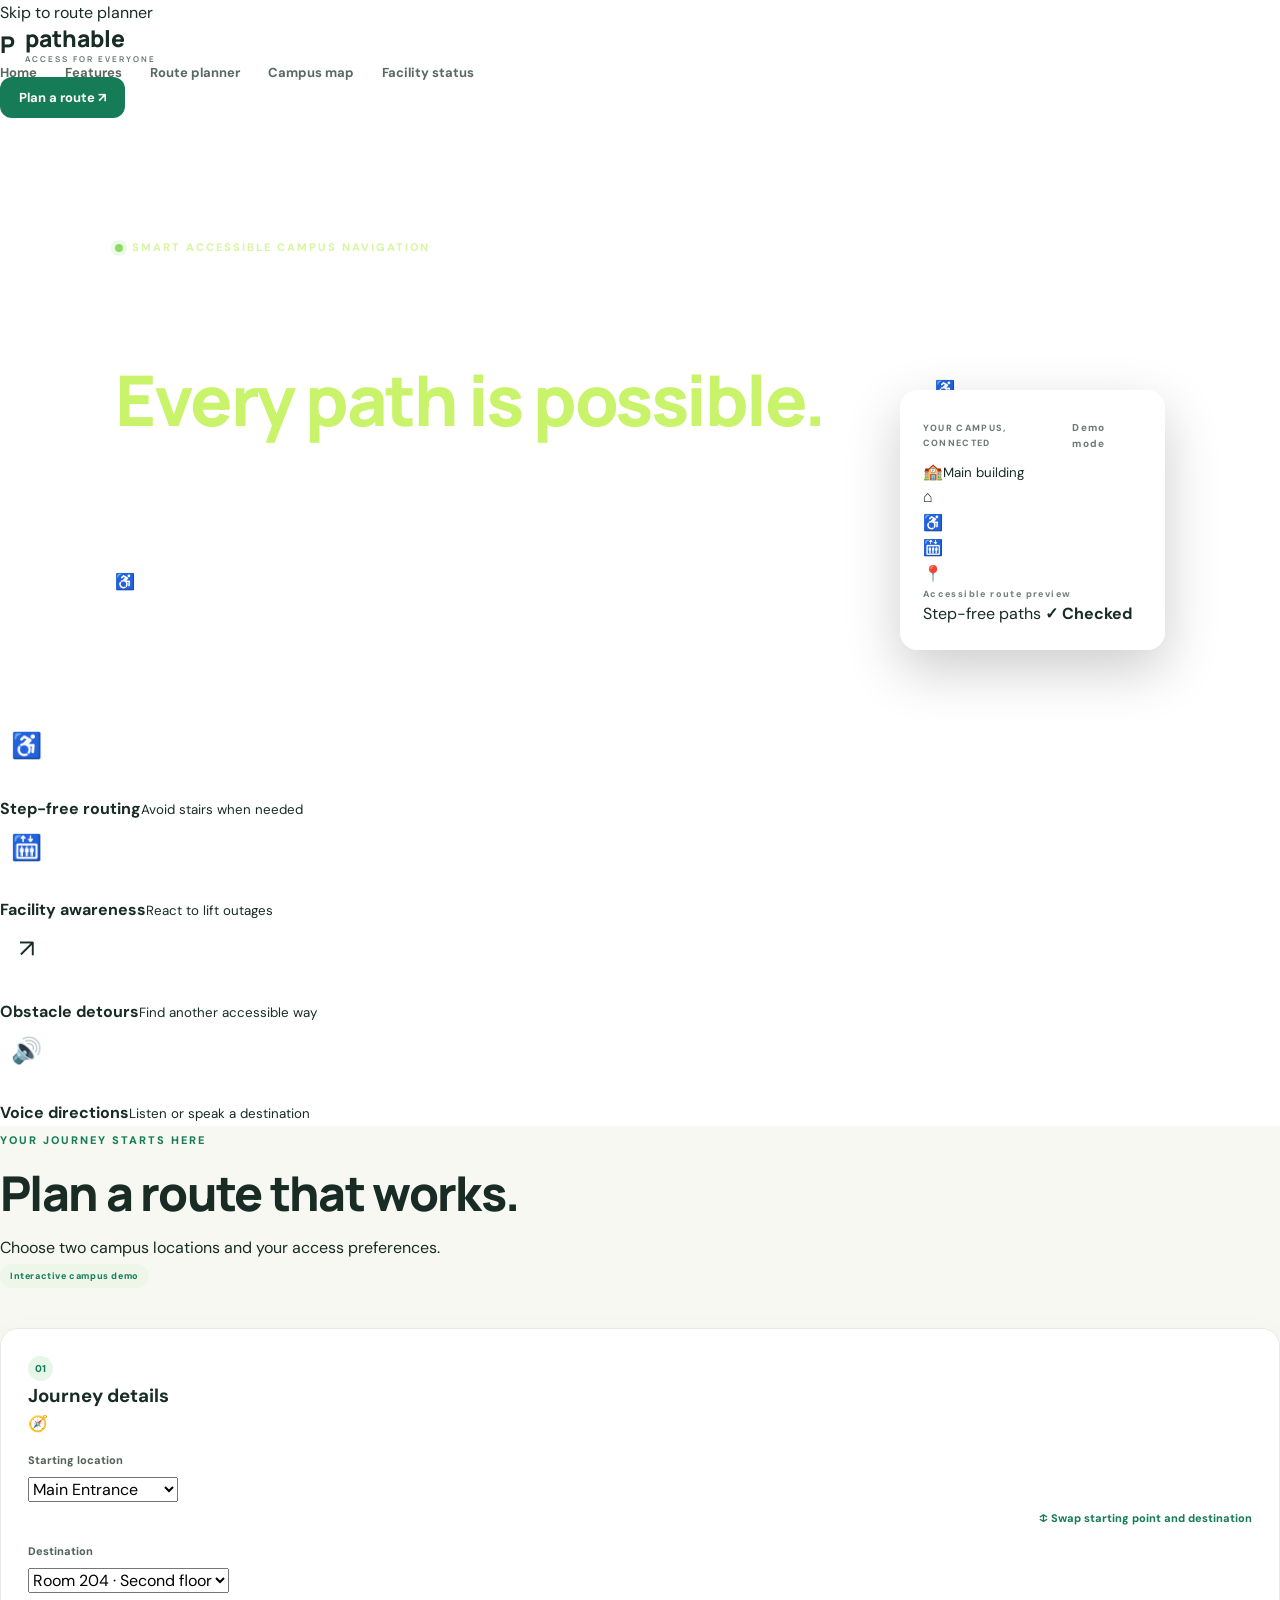
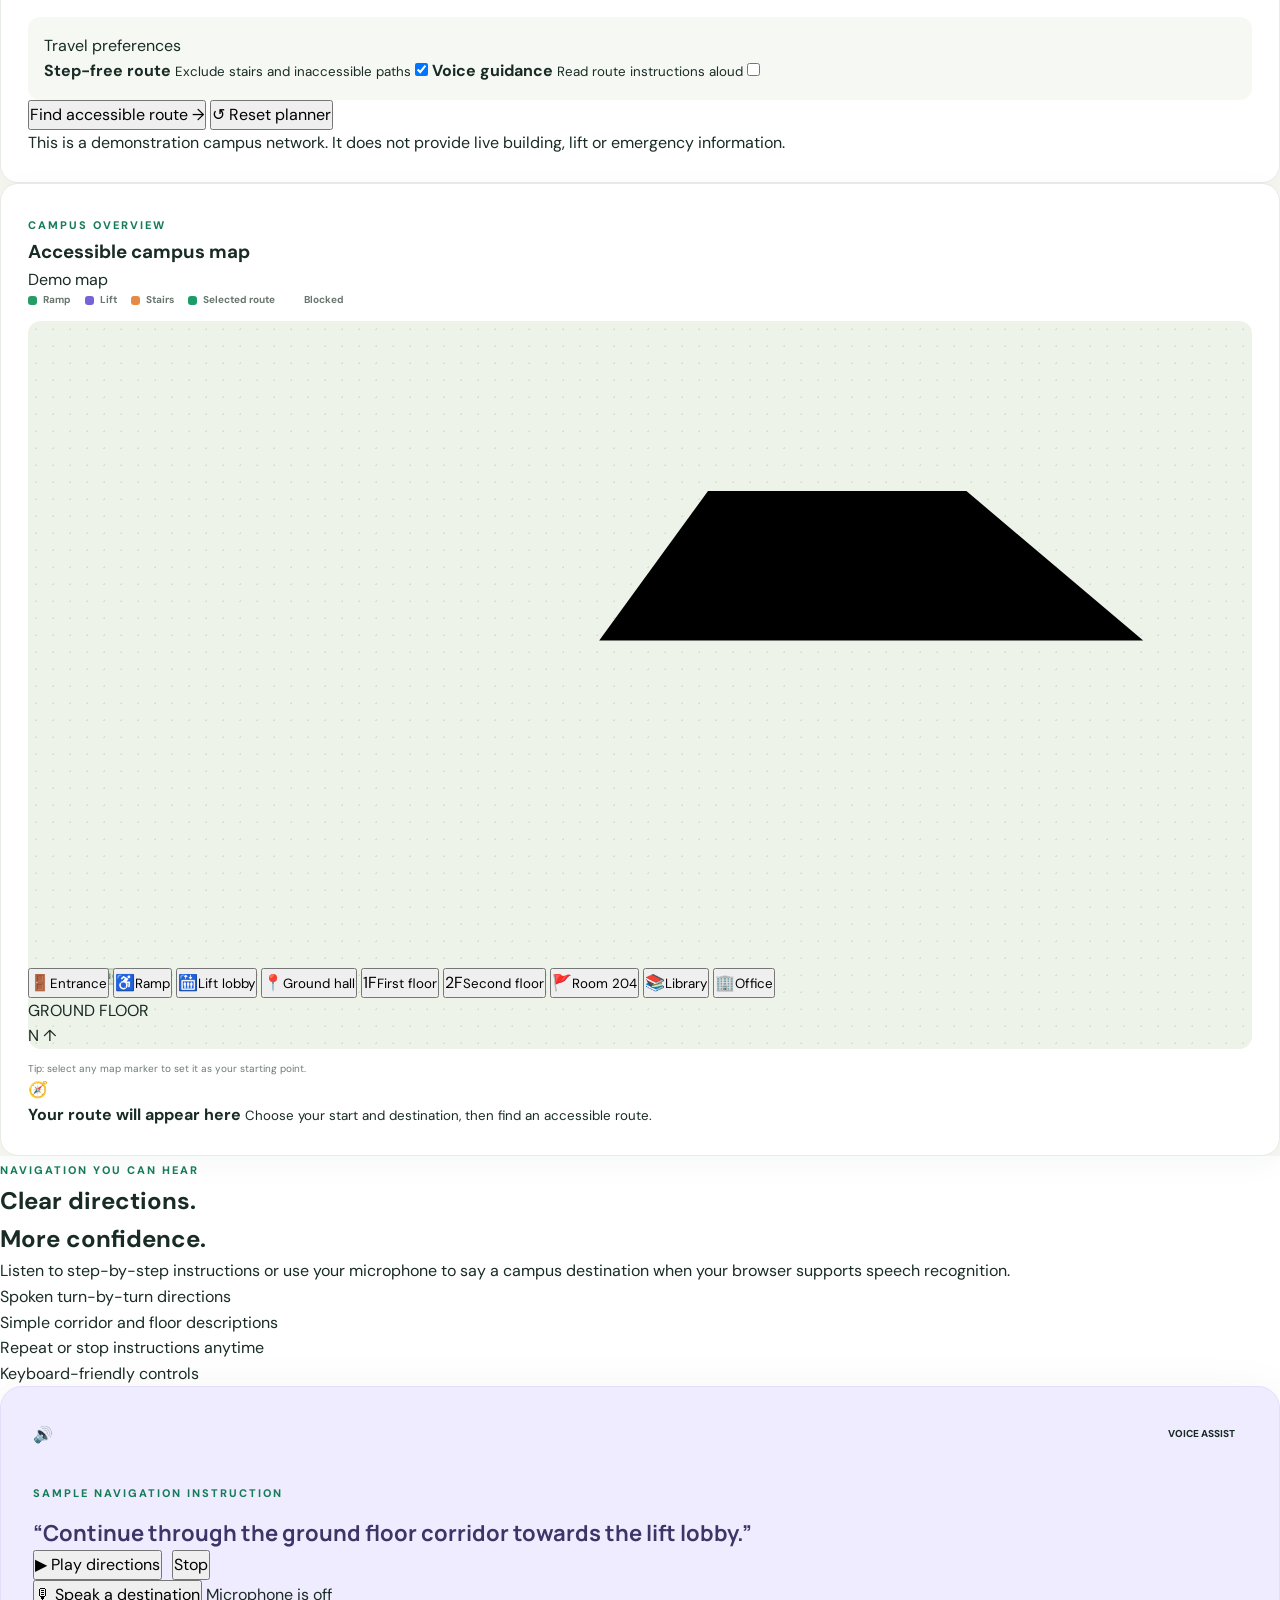
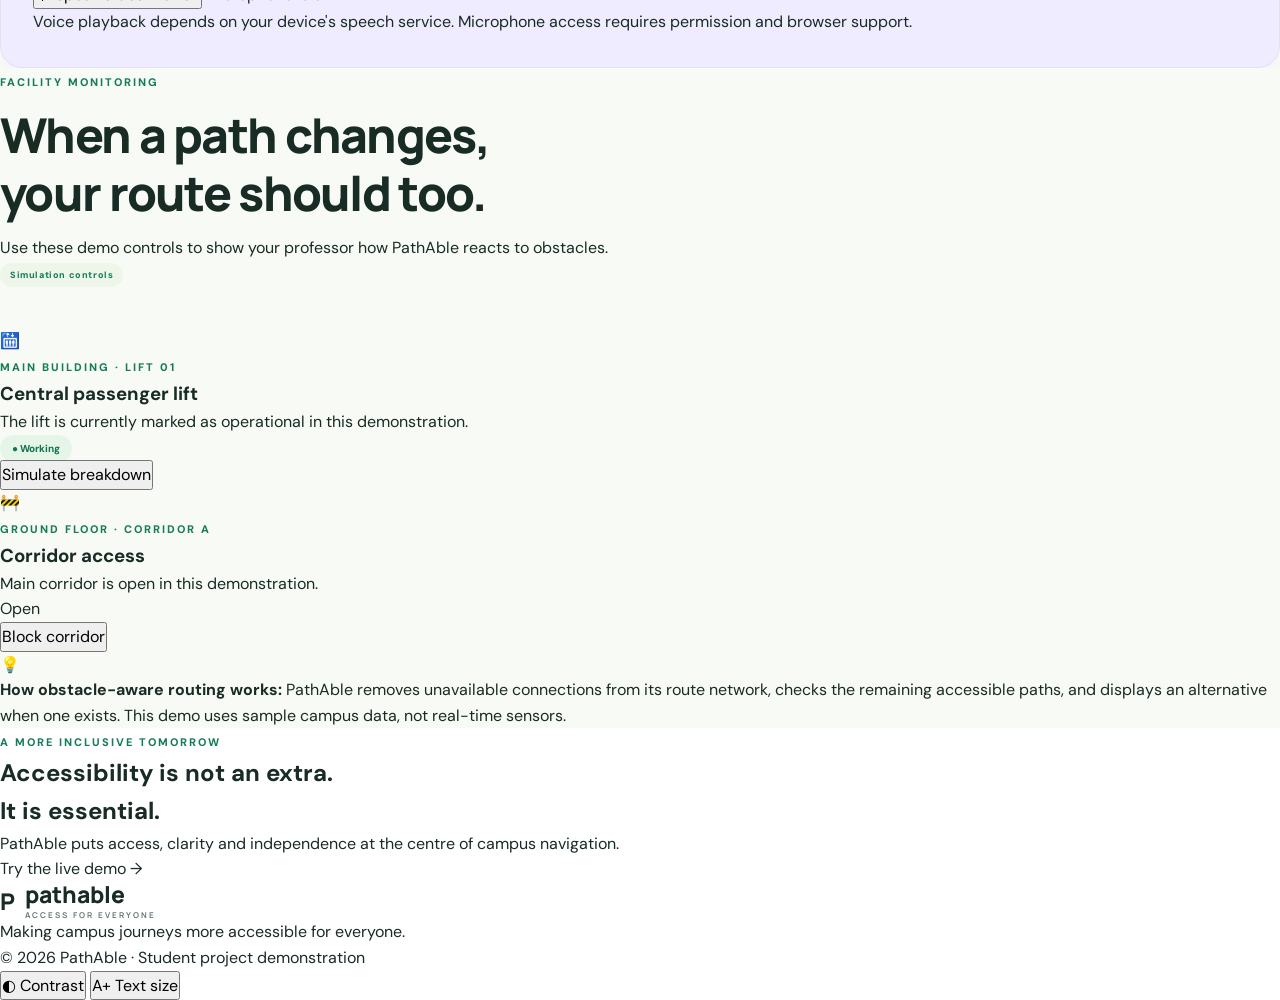
==== commit 093306f6: "Upgrade PathAble accessible navigation interface" ====
--- a/index.html
+++ b/index.html
@@ -4,301 +4,406 @@
 <head>
   <meta charset="UTF-8">
   <meta name="viewport" content="width=device-width, initial-scale=1.0">
-  <meta name="description" content="PathAble helps students find accessible routes around campus.">
+  <meta name="description" content="PathAble helps students explore accessible routes around campus.">
   <title>PathAble | Accessible Campus Navigator</title>
 
   <link rel="preconnect" href="https://fonts.googleapis.com">
   <link rel="preconnect" href="https://fonts.gstatic.com" crossorigin>
-  <link href="https://fonts.googleapis.com/css2?family=DM+Sans:wght@400;500;600;700;800&family=Manrope:wght@400;500;600;700;800&display=swap" rel="stylesheet">
+  <link href="https://fonts.googleapis.com/css2?family=DM+Sans:wght@400;500;600;700;800&family=Manrope:wght@500;600;700;800&display=swap" rel="stylesheet">
+
   <link rel="stylesheet" href="style.css">
+  <script src="script.js" defer></script>
 </head>
+
 <body>
-
-  <header class="topbar">
-    <a class="brand" href="#home" aria-label="PathAble home">
-      <span class="brand-icon">↗</span>
-      <span>Path<span class="brand-highlight">Able</span><small>ACCESS FOR EVERYONE</small></span>
-    </a>
-
-    <button class="menu-toggle" id="menuToggle" aria-label="Open navigation">☰</button>
-
-    <nav class="nav-links" id="navLinks">
-      <a href="#home">Home</a>
-      <a href="#features">Features</a>
-      <a href="#navigator">Route Planner</a>
-      <a href="#accessibility">Accessibility</a>
-      <a href="#facility">Lift Status</a>
-    </nav>
-
-    <a class="nav-cta" href="#navigator">Plan a Route <span>→</span></a>
-  </header>
-
-  <main>
-    <section class="hero" id="home">
-      <div class="hero-overlay"></div>
-      <div class="hero-content">
-        <span class="eyebrow"><span class="live-dot"></span> SMART ACCESSIBLE CAMPUS NAVIGATION</span>
-        <h1>Every step matters.<br><span>Every path is possible.</span></h1>
-        <p>Find accessible campus routes with ramps, working lifts and clear voice guidance. Move around campus with greater confidence.</p>
-        <div class="hero-actions">
-          <a class="button button-primary" href="#navigator">Explore Route Planner <span>→</span></a>
-          <a class="button button-glass" href="#features">Discover Features</a>
+<a class="skip-link" href="#planner">Skip to route planner</a>
+
+<header class="site-header">
+  <a class="brand" href="#home">
+    <span class="brand-mark">P</span>
+    <span>path<span class="brand-green">able</span>
+      <small>ACCESS FOR EVERYONE</small>
+    </span>
+  </a>
+
+  <button class="menu-toggle" id="menuToggle" aria-label="Open navigation" aria-expanded="false">☰</button>
+
+  <nav class="nav-links" id="navLinks">
+    <a href="#home">Home</a>
+    <a href="#features">Features</a>
+    <a href="#planner">Route planner</a>
+    <a href="#map">Campus map</a>
+    <a href="#facility">Facility status</a>
+  </nav>
+
+  <a class="nav-cta" href="#planner">Plan a route ↗</a>
+</header>
+
+<main>
+
+<!-- HERO -->
+<section class="hero section-wrap" id="home">
+  <div class="hero-copy">
+    <div class="eyebrow">
+      <span class="live-dot"></span>
+      SMART ACCESSIBLE CAMPUS NAVIGATION
+    </div>
+
+    <h1>
+      Every step matters.<br>
+      <span>Every path is possible.</span>
+    </h1>
+
+    <p>
+      Find routes that work for you. PathAble checks ramps, lifts,
+      stairs and blocked corridors before suggesting a way across campus.
+    </p>
+
+    <div class="hero-actions">
+      <a class="btn btn-primary" href="#planner">Explore route planner →</a>
+      <a class="text-link" href="#features">Discover how it works</a>
+    </div>
+
+    <div class="hero-proof">
+      <span>♿</span>
+      Designed with wheelchair users and visually impaired students in mind
+    </div>
+  </div>
+
+  <div class="hero-visual">
+    <div class="hero-orbit orbit-one"></div>
+    <div class="hero-orbit orbit-two"></div>
+
+    <div class="hero-card">
+      <div class="hero-card-top">
+        <span>YOUR CAMPUS, CONNECTED</span>
+        <span class="status-pill"><i></i> Demo mode</span>
+      </div>
+
+      <div class="mini-route">
+        <div class="mini-building">🏫<small>Main building</small></div>
+        <div class="mini-path"></div>
+        <div class="mini-pin pin-a">⌂</div>
+        <div class="mini-pin pin-b">♿</div>
+        <div class="mini-pin pin-c">🛗</div>
+        <div class="mini-pin pin-d">📍</div>
+        <div class="mini-label">Accessible route preview</div>
+      </div>
+
+      <div class="hero-card-bottom">
+        <span>Step-free paths</span>
+        <strong>✓ Checked</strong>
+      </div>
+    </div>
+
+    <div class="floating-note">
+      <span>♿</span>
+      <div>
+        <b>Access first</b>
+        <small>Not just the shortest path</small>
+      </div>
+    </div>
+  </div>
+</section>
+
+<!-- FEATURES -->
+<section class="feature-strip section-wrap" id="features">
+  <article>
+    <span class="feature-icon mint">♿</span>
+    <div><b>Step-free routing</b><small>Avoid stairs when needed</small></div>
+  </article>
+
+  <article>
+    <span class="feature-icon lilac">🛗</span>
+    <div><b>Facility awareness</b><small>React to lift outages</small></div>
+  </article>
+
+  <article>
+    <span class="feature-icon peach">↗</span>
+    <div><b>Obstacle detours</b><small>Find another accessible way</small></div>
+  </article>
+
+  <article>
+    <span class="feature-icon blue">🔊</span>
+    <div><b>Voice directions</b><small>Listen or speak a destination</small></div>
+  </article>
+</section>
+
+<!-- ROUTE PLANNER -->
+<section class="section-wrap planner-section" id="planner">
+  <div class="section-heading">
+    <div>
+      <div class="eyebrow">YOUR JOURNEY STARTS HERE</div>
+      <h2>Plan a route that works.</h2>
+      <p>Choose two campus locations and your access preferences.</p>
+    </div>
+    <span class="demo-tag"><i></i> Interactive campus demo</span>
+  </div>
+
+  <div class="planner-grid">
+
+    <!-- INPUT PANEL -->
+    <section class="panel planner-panel">
+      <div class="panel-heading">
+        <div><span class="step-number">01</span><h3>Journey details</h3></div>
+        <span class="panel-icon">🧭</span>
+      </div>
+
+      <label for="startLocation">Starting location</label>
+      <select id="startLocation">
+        <option value="entrance">Main Entrance</option>
+        <option value="groundHall">Ground Hall</option>
+        <option value="ramp">Ramp Junction</option>
+        <option value="liftLobby">Lift Lobby</option>
+        <option value="firstFloor">First Floor</option>
+        <option value="secondHall">Second Floor Hall</option>
+        <option value="room204">Room 204</option>
+        <option value="library">Library</option>
+        <option value="office">Office</option>
+      </select>
+
+      <button class="swap-button" id="swapButton" type="button">
+        ↕ Swap starting point and destination
+      </button>
+
+      <label for="endLocation">Destination</label>
+      <select id="endLocation">
+        <option value="room204">Room 204 · Second floor</option>
+        <option value="entrance">Main Entrance</option>
+        <option value="groundHall">Ground Hall</option>
+        <option value="ramp">Ramp Junction</option>
+        <option value="liftLobby">Lift Lobby</option>
+        <option value="firstFloor">First Floor</option>
+        <option value="secondHall">Second Floor Hall</option>
+        <option value="library">Library</option>
+        <option value="office">Office</option>
+      </select>
+
+      <div class="preference-box">
+        <div class="preference-title">Travel preferences</div>
+
+        <label class="toggle-row">
+          <span>
+            <b>Step-free route</b>
+            <small>Exclude stairs and inaccessible paths</small>
+          </span>
+          <input type="checkbox" id="wheelchairMode" checked>
+          <span class="toggle-ui"></span>
+        </label>
+
+        <label class="toggle-row">
+          <span>
+            <b>Voice guidance</b>
+            <small>Read route instructions aloud</small>
+          </span>
+          <input type="checkbox" id="voiceMode">
+          <span class="toggle-ui"></span>
+        </label>
+      </div>
+
+      <div class="planner-actions">
+        <button class="btn btn-primary full-btn" id="findRouteButton" type="button">
+          Find accessible route →
+        </button>
+        <button class="btn btn-soft full-btn" id="resetButton" type="button">
+          ↺ Reset planner
+        </button>
+      </div>
+
+      <p class="fine-print">
+        This is a demonstration campus network. It does not provide live
+        building, lift or emergency information.
+      </p>
+    </section>
+
+    <!-- MAP PANEL -->
+    <section class="panel map-panel" id="map">
+      <div class="map-heading">
+        <div>
+          <span class="eyebrow">CAMPUS OVERVIEW</span>
+          <h3>Accessible campus map</h3>
         </div>
-        <div class="hero-note">
-          <span>♿</span> Designed for wheelchair users and visually impaired students
+        <span class="map-live"><i></i> Demo map</span>
+      </div>
+
+      <div class="map-legend">
+        <span><i class="legend-ramp"></i> Ramp</span>
+        <span><i class="legend-lift"></i> Lift</span>
+        <span><i class="legend-stairs"></i> Stairs</span>
+        <span><i class="legend-route"></i> Selected route</span>
+        <span><i class="legend-blocked"></i> Blocked</span>
+      </div>
+
+      <div class="campus-map" id="campusMap">
+        <svg class="map-lines" viewBox="0 0 900 470" preserveAspectRatio="none" aria-hidden="true">
+          <path class="road" d="M0 235 H900 M420 0 V470"/>
+          <path class="path-line" d="M60 235 H420 M420 235 H850"/>
+          <path class="path-line" d="M420 235 V410"/>
+          <path class="ramp-line" d="M250 235 L420 235 L500 125 L690 125 L820 235"/>
+          <path class="stairs-line" d="M420 235 L500 125"/>
+          <path class="route-line" id="activeRouteLine" d=""/>
+        </svg>
+
+        <div class="map-building building-main">MAIN BUILDING</div>
+        <div class="map-building building-class">CLASSROOM WING</div>
+        <div class="map-building building-library">LIBRARY</div>
+
+        <button class="map-marker marker-entrance" data-node="entrance" type="button"><span>🚪</span><small>Entrance</small></button>
+        <button class="map-marker marker-ramp" data-node="ramp" type="button"><span>♿</span><small>Ramp</small></button>
+        <button class="map-marker marker-lift" data-node="liftLobby" type="button"><span>🛗</span><small>Lift lobby</small></button>
+        <button class="map-marker marker-ground" data-node="groundHall" type="button"><span>📍</span><small>Ground hall</small></button>
+        <button class="map-marker marker-first" data-node="firstFloor" type="button"><span>1F</span><small>First floor</small></button>
+        <button class="map-marker marker-second" data-node="secondHall" type="button"><span>2F</span><small>Second floor</small></button>
+        <button class="map-marker marker-room" data-node="room204" type="button"><span>🚩</span><small>Room 204</small></button>
+        <button class="map-marker marker-library" data-node="library" type="button"><span>📚</span><small>Library</small></button>
+        <button class="map-marker marker-office" data-node="office" type="button"><span>🏢</span><small>Office</small></button>
+
+        <div class="map-floor-label">GROUND FLOOR</div>
+        <div class="map-north">N ↑</div>
+      </div>
+
+      <div class="map-hint">
+        Tip: select any map marker to set it as your starting point.
+      </div>
+
+      <div class="route-output" id="routeResult" aria-live="polite">
+        <div class="empty-route">
+          <span>🧭</span>
+          <div>
+            <b>Your route will appear here</b>
+            <small>Choose your start and destination, then find an accessible route.</small>
+          </div>
         </div>
       </div>
-      <div class="hero-card">
-        <div class="hero-card-top"><span class="live-dot"></span> ACCESSIBILITY CHECK</div>
-        <strong>Find a better way.</strong>
-        <div class="hero-card-row"><span>♿ Step-free routes</span><b>✓</b></div>
-        <div class="hero-card-row"><span>↗ Ramp locations</span><b>✓</b></div>
-        <div class="hero-card-row"><span>▣ Lift availability</span><b>✓</b></div>
-        <div class="hero-card-row"><span>🔊 Voice directions</span><b>✓</b></div>
-      </div>
     </section>
-
-    <section class="trust-strip">
-      <div><strong>01</strong><span>Accessible routes</span></div>
-      <div><strong>02</strong><span>Lift status checks</span></div>
-      <div><strong>03</strong><span>Voice navigation</span></div>
-      <div><strong>04</strong><span>Inclusive campus</span></div>
-    </section>
-
-    <section class="section features-section" id="features">
-      <div class="section-heading">
-        <span class="eyebrow">WHY PATHABLE?</span>
-        <h2>A campus that works<br>for <span>everyone.</span></h2>
-        <p>Normal maps focus on the shortest route. PathAble focuses on whether the route is accessible.</p>
-      </div>
-
-      <div class="feature-grid">
-        <article class="feature-card feature-green">
-          <div class="feature-icon">♿</div>
-          <span class="feature-number">01 / MOBILITY</span>
-          <h3>Step-free routes</h3>
-          <p>Find routes that avoid stairs and use accessible ramps and working lifts.</p>
-          <a href="#navigator">Find accessible paths ↗</a>
-        </article>
-
-        <article class="feature-card feature-purple">
-          <div class="feature-icon">🔊</div>
-          <span class="feature-number">02 / VISION</span>
-          <h3>Voice guidance</h3>
-          <p>Hear directions for corridors, turns, entrances and destinations.</p>
-          <a href="#accessibility">Explore voice support ↗</a>
-        </article>
-
-        <article class="feature-card feature-orange">
-          <div class="feature-icon">🛗</div>
-          <span class="feature-number">03 / FACILITIES</span>
-          <h3>Lift status updates</h3>
-          <p>Check lift availability and recalculate when a lift is unavailable.</p>
-          <a href="#facility">Check lift status ↗</a>
-        </article>
-
-        <article class="feature-card feature-blue">
-          <div class="feature-icon">🗺️</div>
-          <span class="feature-number">04 / WAYFINDING</span>
-          <h3>Campus locations</h3>
-          <p>Identify ramps, lifts, stairs, corridors and accessible entrances.</p>
-          <a href="#navigator">Explore the map ↗</a>
-        </article>
-      </div>
-    </section>
-
-    <section class="section planner-section" id="navigator">
-      <div class="section-heading planner-heading">
-        <span class="eyebrow">YOUR JOURNEY STARTS HERE</span>
-        <h2>Find your <span>accessible route.</span></h2>
-        <p>Try our campus demonstration: travel from the main entrance to a classroom on the second floor.</p>
-      </div>
-
-      <div class="planner-layout">
-        <div class="planner-panel">
-          <div class="panel-title">
-            <div>
-              <span class="mini-label">ROUTE PLANNER</span>
-              <h3>Plan your journey</h3>
-            </div>
-            <span class="demo-tag">DEMO CAMPUS</span>
-          </div>
-
-          <label for="startLocation">Starting location</label>
-          <div class="location-input">
-            <span class="location-dot start-dot"></span>
-            <select id="startLocation">
-              <option value="entrance">Main Entrance</option>
-              <option value="groundHall">Ground Floor Corridor</option>
-              <option value="rampJunction">Ramp Junction</option>
-              <option value="liftLobby">Lift Lobby</option>
-              <option value="firstLanding">First Floor Landing</option>
-              <option value="secondHall">Second Floor Corridor</option>
-            </select>
-          </div>
-
-          <button class="swap-button" id="swapButton" type="button" aria-label="Swap start and destination">↕ Swap locations</button>
-
-          <label for="endLocation">Destination</label>
-          <div class="location-input">
-            <span class="location-dot end-dot"></span>
-            <select id="endLocation">
-              <option value="room204" selected>Room 204 – Second Floor</option>
-              <option value="library">Library – Ground Floor</option>
-              <option value="office">Student Office – First Floor</option>
-              <option value="liftLobby">Lift Lobby</option>
-              <option value="groundHall">Ground Floor Corridor</option>
-            </select>
-          </div>
-
-          <div class="preference-box">
-            <h4>Travel preferences</h4>
-            <label class="check-row">
-              <input type="checkbox" id="wheelchairMode" checked>
-              <span class="custom-check"></span>
-              <span><strong>Step-free route</strong><small>Avoid stairs and inaccessible paths</small></span>
-            </label>
-            <label class="check-row">
-              <input type="checkbox" id="voiceMode">
-              <span class="custom-check"></span>
-              <span><strong>Voice guidance</strong><small>Read directions aloud when available</small></span>
-            </label>
-          </div>
-
-          <button class="button button-primary find-button" id="findRouteButton" type="button">Find My Route <span>→</span></button>
-          <button class="text-button" id="resetButton" type="button">↺ Reset planner</button>
-          <p class="small-note">This is a sample campus network for demonstration, not live campus navigation.</p>
-        </div>
-
-        <div class="map-panel">
-          <div class="map-header">
-            <div><span class="mini-label">CAMPUS OVERVIEW</span><h3>Accessible campus map</h3></div>
-            <span class="map-status"><span class="live-dot"></span> Demo map</span>
-          </div>
-
-          <div class="map-legend">
-            <span><i class="legend-ramp"></i> Ramp</span>
-            <span><i class="legend-lift"></i> Lift</span>
-            <span><i class="legend-stairs"></i> Stairs</span>
-            <span><i class="legend-route"></i> Selected route</span>
-          </div>
-
-          <div class="campus-map" id="campusMap" aria-label="Illustrative campus map">
-            <div class="map-road road-top"></div>
-            <div class="map-road road-bottom"></div>
-            <div class="map-building building-a"><span>MAIN BUILDING</span></div>
-            <div class="map-building building-b"><span>CLASSROOM WING</span></div>
-            <div class="map-building building-c"><span>LIBRARY</span></div>
-
-            <button class="map-point point-entrance" data-location="entrance" type="button"><span>🚪</span><small>Entrance</small></button>
-            <button class="map-point point-ramp" data-location="rampJunction" type="button"><span>♿</span><small>Ramp</small></button>
-            <button class="map-point point-lift" data-location="liftLobby" type="button"><span>🛗</span><small>Lift</small></button>
-            <button class="map-point point-ground" data-location="groundHall" type="button"><span>📍</span><small>Ground Hall</small></button>
-            <button class="map-point point-first" data-location="firstLanding" type="button"><span>1F</span><small>First Floor</small></button>
-            <button class="map-point point-second" data-location="secondHall" type="button"><span>2F</span><small>Second Floor</small></button>
-            <button class="map-point point-room" data-location="room204" type="button"><span>🚩</span><small>Room 204</small></button>
-            <button class="map-point point-library" data-location="library" type="button"><span>📚</span><small>Library</small></button>
-            <button class="map-point point-office" data-location="office" type="button"><span>🏢</span><small>Office</small></button>
-
-            <svg class="route-lines" viewBox="0 0 600 360" preserveAspectRatio="none" aria-hidden="true">
-              <path class="map-path" d="M70 180 L170 180 L270 180 L390 180 L470 180 L530 180"/>
-              <path class="map-path stairs-path" d="M270 180 L330 90 L470 90 L530 180"/>
-              <path class="active-route" id="activeRouteLine" d=""/>
-            </svg>
-          </div>
-          <p class="map-hint">Select a map marker to use it as your starting point.</p>
-        </div>
-      </div>
-
-      <div class="route-result" id="routeResult" aria-live="polite">
-        <div class="result-placeholder">
-          <span class="placeholder-icon">🧭</span>
-          <div><strong>Your route will appear here</strong><p>Select your starting point and destination, then press Find My Route.</p></div>
-        </div>
-      </div>
-    </section>
-
-    <section class="section accessibility-section" id="accessibility">
-      <div class="accessibility-copy">
-        <span class="eyebrow">INCLUSIVE BY DESIGN</span>
-        <h2>Navigation you can<br><span>hear and understand.</span></h2>
-        <p>Students who have difficulty seeing a screen can use spoken directions. Each instruction explains the next corridor, turn or destination in simple language.</p>
-        <ul class="benefit-list">
-          <li><span>✓</span> Spoken turn-by-turn instructions</li>
-          <li><span>✓</span> Clear corridor and room descriptions</li>
-          <li><span>✓</span> Repeat directions whenever needed</li>
-          <li><span>✓</span> High contrast and larger text options</li>
-        </ul>
-      </div>
-
-      <div class="voice-card">
-        <div class="voice-card-top"><span class="voice-icon">🔊</span><span class="demo-tag">VOICE DEMO</span></div>
-        <span class="mini-label">SAMPLE NAVIGATION INSTRUCTION</span>
-        <h3 id="voiceSample">“Continue through the ground floor corridor towards the lift lobby.”</h3>
-        <div class="voice-wave" aria-hidden="true"><i></i><i></i><i></i><i></i><i></i><i></i><i></i><i></i><i></i><i></i><i></i><i></i><i></i></div>
-        <div class="voice-actions">
-          <button class="button button-primary" id="playVoiceButton" type="button">▶ Play sample</button>
-          <button class="button button-light" id="stopVoiceButton" type="button">Stop</button>
-        </div>
-        <p class="small-note">Voice guidance uses your browser's speech feature. Audio availability depends on your device and browser.</p>
-      </div>
-    </section>
-
-    <section class="section facility-section" id="facility">
-      <div class="facility-heading">
-        <div class="section-heading">
-          <span class="eyebrow">FACILITY MONITORING</span>
-          <h2>Check before<br><span>you travel.</span></h2>
-          <p>A lift may become unavailable. PathAble demonstrates how the route can be recalculated using the updated facility status.</p>
-        </div>
-        <div class="facility-alert">
-          <span>ⓘ</span>
-          <p><strong>Demo status control</strong><br>Use the button below to simulate a lift breakdown and test the alternative route.</p>
-        </div>
-      </div>
-
-      <div class="lift-card">
-        <div class="lift-symbol">🛗</div>
-        <div class="lift-info">
-          <span class="mini-label">MAIN BUILDING · LIFT 01</span>
-          <h3>Central Passenger Lift</h3>
-          <p id="liftDescription">The lift is currently marked as operational in this demonstration.</p>
-        </div>
-        <div class="lift-state">
-          <span class="status-pill status-working" id="liftStatus">● Working</span>
-          <button class="button button-light" id="toggleLiftButton" type="button">Simulate breakdown</button>
-        </div>
-      </div>
-      <p class="small-note facility-note">This button changes the local demo status only. It does not connect to a real lift or notify campus staff.</p>
-    </section>
-
-    <section class="cta-section">
-      <div>
-        <span class="eyebrow">A MORE INCLUSIVE TOMORROW</span>
-        <h2>Accessibility is not<br>an extra. It is essential.</h2>
-        <p>PathAble helps make campus navigation more thoughtful, clear and inclusive.</p>
-      </div>
-      <a class="button button-dark" href="#navigator">Plan a route now <span>→</span></a>
-      <div class="cta-decoration">P</div>
-    </section>
-  </main>
-
-  <footer class="footer">
-    <a class="brand footer-brand" href="#home">
-      <span class="brand-icon">↗</span>
-      <span>Path<span class="brand-highlight">Able</span><small>ACCESS FOR EVERYONE</small></span>
-    </a>
-    <p>Making campus journeys more accessible for everyone.</p>
-    <span class="footer-copy">© 2026 PathAble · Student project demonstration</span>
-  </footer>
-
-  <div class="access-toolbar" aria-label="Accessibility display controls">
-    <button id="contrastButton" type="button" title="Toggle high contrast">◐ <span>Contrast</span></button>
-    <button id="textSizeButton" type="button" title="Toggle larger text">A+ <span>Text size</span></button>
-  </div>
-
-  <div class="toast" id="toast" role="status" aria-live="polite"></div>
-
-  <script src="script.js"></script>
+  </div>
+</section>
+
+<!-- VOICE -->
+<section class="section-wrap voice-section" id="voice">
+  <div class="voice-copy">
+    <div class="eyebrow">NAVIGATION YOU CAN HEAR</div>
+    <h2>Clear directions.<br><span>More confidence.</span></h2>
+    <p>
+      Listen to step-by-step instructions or use your microphone to say
+      a campus destination when your browser supports speech recognition.
+    </p>
+
+    <ul class="check-list">
+      <li>Spoken turn-by-turn directions</li>
+      <li>Simple corridor and floor descriptions</li>
+      <li>Repeat or stop instructions anytime</li>
+      <li>Keyboard-friendly controls</li>
+    </ul>
+  </div>
+
+  <div class="voice-card">
+    <div class="voice-card-top">
+      <span class="voice-symbol">🔊</span>
+      <span class="status-pill">VOICE ASSIST</span>
+    </div>
+
+    <div class="eyebrow">SAMPLE NAVIGATION INSTRUCTION</div>
+
+    <h3 id="voiceSampleText">
+      “Continue through the ground floor corridor towards the lift lobby.”
+    </h3>
+
+    <div class="wave-bars" aria-hidden="true">
+      <i></i><i></i><i></i><i></i><i></i><i></i><i></i>
+      <i></i><i></i><i></i><i></i><i></i><i></i>
+    </div>
+
+    <div class="voice-actions">
+      <button class="btn btn-primary" id="playVoiceButton" type="button">▶ Play directions</button>
+      <button class="btn btn-soft" id="stopVoiceButton" type="button">Stop</button>
+    </div>
+
+    <div class="mic-row">
+      <button class="btn btn-outline" id="micButton" type="button">🎙 Speak a destination</button>
+      <span id="micStatus" aria-live="polite">Microphone is off</span>
+    </div>
+
+    <p class="fine-print">
+      Voice playback depends on your device's speech service.
+      Microphone access requires permission and browser support.
+    </p>
+  </div>
+</section>
+
+<!-- FACILITY STATUS -->
+<section class="section-wrap facility-section" id="facility">
+  <div class="section-heading">
+    <div>
+      <div class="eyebrow">FACILITY MONITORING</div>
+      <h2>When a path changes,<br>your route should too.</h2>
+      <p>Use these demo controls to show your professor how PathAble reacts to obstacles.</p>
+    </div>
+    <span class="demo-tag"><i></i> Simulation controls</span>
+  </div>
+
+  <div class="facility-grid">
+    <article class="facility-card">
+      <div class="facility-icon">🛗</div>
+      <div class="facility-info">
+        <span class="eyebrow">MAIN BUILDING · LIFT 01</span>
+        <h3>Central passenger lift</h3>
+        <p id="liftDescription">Lift is operational in this demonstration.</p>
+        <span class="facility-status" id="liftStatus"><i></i> Operational</span>
+      </div>
+      <button class="btn btn-soft" id="toggleLiftButton" type="button">Simulate breakdown</button>
+    </article>
+
+    <article class="facility-card">
+      <div class="facility-icon obstacle-icon">🚧</div>
+      <div class="facility-info">
+        <span class="eyebrow">GROUND FLOOR · CORRIDOR A</span>
+        <h3>Corridor access</h3>
+        <p id="corridorDescription">Main corridor is open in this demonstration.</p>
+        <span class="facility-status" id="corridorStatus"><i></i> Open</span>
+      </div>
+      <button class="btn btn-soft" id="toggleCorridorButton" type="button">Block corridor</button>
+    </article>
+  </div>
+
+  <div class="explain-banner">
+    <span>💡</span>
+    <p>
+      <b>How obstacle-aware routing works:</b>
+      PathAble removes unavailable connections from its route network,
+      checks the remaining accessible paths, and displays an alternative
+      when one exists. This demo uses sample campus data, not real-time sensors.
+    </p>
+  </div>
+</section>
+
+<!-- CLOSING -->
+<section class="closing section-wrap">
+  <div>
+    <div class="eyebrow">A MORE INCLUSIVE TOMORROW</div>
+    <h2>Accessibility is not an extra.<br><span>It is essential.</span></h2>
+    <p>PathAble puts access, clarity and independence at the centre of campus navigation.</p>
+  </div>
+  <a class="btn btn-primary" href="#planner">Try the live demo →</a>
+</section>
+
+</main>
+
+<footer class="site-footer">
+  <a class="brand" href="#home">
+    <span class="brand-mark">P</span>
+    <span>path<span class="brand-green">able</span><small>ACCESS FOR EVERYONE</small></span>
+  </a>
+  <p>Making campus journeys more accessible for everyone.</p>
+  <span>© 2026 PathAble · Student project demonstration</span>
+</footer>
+
+<div class="toast" id="toast" role="status" aria-live="polite"></div>
+
+<div class="access-tools">
+  <button id="contrastButton" type="button" aria-pressed="false">◐ Contrast</button>
+  <button id="textSizeButton" type="button" aria-pressed="false">A+ Text size</button>
+</div>
+
 </body>
 </html>
--- a/style.css
+++ b/style.css
@@ -1,36 +1,40 @@
+
+@import url('https://fonts.googleapis.com/css2?family=DM+Sans:wght@400;500;600;700;800&family=Manrope:wght@400;500;600;700;800&display=swap');
 
 :root {
-  --green: #126b50;
-  --green-dark: #0a4437;
-  --lime: #c8f36a;
+  --green: #167c58;
+  --green-dark: #105c43;
+  --lime: #c9f36b;
   --cream: #f7f8f2;
-  --ink: #172b27;
-  --muted: #71817a;
-  --purple: #7964d9;
-  --orange: #ffb66d;
+  --ink: #182b25;
+  --muted: #6c7b74;
+  --purple: #eee9ff;
+  --orange: #fff0df;
+  --blue: #e5f2ff;
   --white: #ffffff;
-  --shadow: 0 22px 65px rgba(16, 53, 43, .11);
+  --border: #e7ebe5;
+  --shadow: 0 18px 55px rgba(26, 58, 43, .09);
 }
 
 * {
+  box-sizing: border-box;
   margin: 0;
   padding: 0;
-  box-sizing: border-box;
 }
 
 html {
   scroll-behavior: smooth;
-  scroll-padding-top: 85px;
+  scroll-padding-top: 90px;
 }
 
 body {
-  font-family: "DM Sans", sans-serif;
+  font-family: 'DM Sans', sans-serif;
   color: var(--ink);
-  background: var(--cream);
-  overflow-x: hidden;
-}
-
-button, select, input {
+  background: #fff;
+  line-height: 1.6;
+}
+
+button, select, a {
   font: inherit;
 }
 
@@ -39,79 +43,47 @@
 }
 
 a {
+  color: inherit;
   text-decoration: none;
-  color: inherit;
 }
 
 button {
   cursor: pointer;
 }
 
-img {
-  display: block;
-  max-width: 100%;
-}
-
-.announcement {
-  min-height: 35px;
-  padding: 8px 5%;
-  background: var(--green-dark);
-  color: white;
-  display: flex;
-  align-items: center;
-  justify-content: center;
-  gap: 10px;
-  font-size: 11px;
-  letter-spacing: .7px;
-}
-
-.announcement > span:first-child {
-  color: var(--lime);
-}
-
-.announcement-tag {
-  color: var(--lime);
-  border: 1px solid rgba(200, 243, 106, .5);
-  border-radius: 30px;
-  padding: 3px 9px;
-  font-size: 9px;
-  font-weight: 800;
-}
-
-.header {
+.topbar {
   height: 82px;
   padding: 0 7%;
   display: flex;
   align-items: center;
   justify-content: space-between;
-  gap: 25px;
-  background: rgba(255, 255, 255, .95);
+  gap: 24px;
+  background: rgba(255,255,255,.97);
   position: sticky;
   top: 0;
   z-index: 100;
-  box-shadow: 0 3px 22px rgba(0,0,0,.035);
+  border-bottom: 1px solid #edf0eb;
 }
 
 .brand {
   display: flex;
   align-items: center;
   gap: 10px;
-  font-family: "Manrope", sans-serif;
+  font-family: 'Manrope', sans-serif;
   font-size: 23px;
   font-weight: 800;
-  letter-spacing: -1.3px;
-  line-height: 1;
+  line-height: 1.05;
 }
 
 .brand-icon {
-  width: 39px;
-  height: 39px;
   display: grid;
   place-items: center;
-  border-radius: 13px;
-  color: var(--green-dark);
-  background: var(--lime);
-  font-size: 25px;
+  width: 42px;
+  height: 42px;
+  border-radius: 14px;
+  background: var(--green);
+  color: white;
+  font-size: 27px;
 }
 
 .brand-highlight {
@@ -120,117 +92,111 @@
 
 .brand small {
   display: block;
+  margin-top: 5px;
   font-size: 8px;
-  letter-spacing: 1.5px;
-  color: #82908a;
-  margin-top: 6px;
-}
-
-.nav {
-  display: flex;
-  align-items: center;
-  gap: 29px;
-}
-
-.nav a {
-  color: #53635d;
-  font-size: 12px;
+  letter-spacing: 2px;
   font-weight: 700;
-  transition: .25s;
-}
-
-.nav a:hover {
+  color: var(--muted);
+}
+
+.nav-links {
+  display: flex;
+  align-items: center;
+  gap: 28px;
+}
+
+.nav-links a {
+  color: #596961;
+  font-size: 13px;
+  font-weight: 700;
+  transition: color .2s;
+}
+
+.nav-links a:hover {
   color: var(--green);
 }
 
-.nav-button {
+.nav-cta {
   background: var(--green);
   color: white;
-  border-radius: 9px;
-  padding: 13px 18px;
-  font-size: 12px;
-  font-weight: 800;
-  transition: .25s;
-}
-
-.nav-button:hover {
+  padding: 12px 19px;
+  border-radius: 12px;
+  font-size: 13px;
+  font-weight: 700;
+  transition: .2s;
+}
+
+.nav-cta:hover, .button-primary:hover {
   background: var(--green-dark);
   transform: translateY(-2px);
 }
 
-.nav-button span {
-  margin-left: 8px;
+.nav-cta span, .button span {
+  margin-left: 9px;
 }
 
 .menu-toggle {
   display: none;
-  background: var(--green);
+  border: 0;
+  background: var(--cream);
+  color: var(--ink);
+  padding: 9px 13px;
+  border-radius: 9px;
+  font-size: 22px;
+}
+
+.hero {
+  min-height: 610px;
+  position: relative;
+  display: flex;
+  align-items: center;
+  padding: 85px 9%;
   color: white;
-  border: 0;
-  border-radius: 9px;
-  padding: 9px 12px;
-  font-size: 20px;
-}
-
-/* HERO */
-
-.hero {
-  min-height: 650px;
-  position: relative;
-  display: flex;
-  align-items: center;
+  background: url('https://images.unsplash.com/photo-1562774053-701939374585?auto=format&fit=crop&w=2000&q=85') center 48%/cover no-repeat;
   overflow: hidden;
-  color: white;
-  background: #183b32;
-}
-
-.hero-image, .hero-overlay {
+}
+
+.hero-overlay {
   position: absolute;
   inset: 0;
-}
-
-.hero-image {
-  background-image: url("https://images.unsplash.com/photo-1562774053-701939374585?auto=format&fit=crop&w=2000&q=90");
-  background-size: cover;
-  background-position: center 48%;
-  animation: heroZoom 18s ease-in-out infinite alternate;
-}
-
-.hero-overlay {
-  background: linear-gradient(90deg, rgba(5, 34, 27, .92) 0%, rgba(5, 34, 27, .78) 42%, rgba(5, 34, 27, .18) 100%);
+  background: linear-gradient(90deg, rgba(8,37,27,.94) 0%, rgba(8,37,27,.78) 48%, rgba(8,37,27,.25) 100%);
 }
 
 .hero-content {
+  max-width: 690px;
   position: relative;
-  z-index: 2;
-  padding: 75px 10%;
-  max-width: 790px;
-  animation: fadeUp .8s ease both;
+  z-index: 1;
 }
 
 .eyebrow {
-  color: var(--lime);
-  font-size: 10px;
-  font-weight: 800;
-  letter-spacing: 2.3px;
-  margin-bottom: 20px;
+  display: inline-flex;
+  align-items: center;
+  gap: 9px;
+  color: var(--green);
+  font-size: 11px;
+  font-weight: 800;
+  letter-spacing: 2px;
+}
+
+.hero .eyebrow {
+  color: #d7f5a2;
 }
 
 .live-dot {
   display: inline-block;
-  width: 7px;
-  height: 7px;
+  width: 8px;
+  height: 8px;
   border-radius: 50%;
-  background: var(--lime);
-  margin-right: 7px;
-  box-shadow: 0 0 0 5px rgba(200, 243, 106, .14);
+  background: #8bdc67;
+  box-shadow: 0 0 0 4px rgba(139,220,103,.15);
 }
 
 .hero h1 {
-  font-family: "Manrope", sans-serif;
-  font-size: clamp(48px, 7.5vw, 86px);
-  line-height: 1.03;
-  letter-spacing: -5px;
+  font-family: 'Manrope', sans-serif;
+  font-size: clamp(42px, 5.6vw, 70px);
+  line-height: 1.12;
+  letter-spacing: -2.5px;
+  margin: 22px 0;
   font-weight: 800;
 }
 
@@ -238,12 +204,11 @@
   color: var(--lime);
 }
 
-.hero-description {
-  max-width: 510px;
-  margin-top: 25px;
-  color: rgba(255,255,255,.78);
-  font-size: 15px;
-  line-height: 1.9;
+.hero-content > p {
+  max-width: 570px;
+  color: #e1eae4;
+  font-size: 16px;
+  line-height: 1.8;
 }
 
 .hero-actions {
@@ -253,1222 +218,1097 @@
   margin-top: 32px;
 }
 
-.btn {
-  min-height: 47px;
-  padding: 13px 20px;
+.button {
   display: inline-flex;
   justify-content: center;
   align-items: center;
-  gap: 14px;
+  gap: 8px;
+  padding: 14px 21px;
   border: 0;
-  border-radius: 9px;
-  font-size: 12px;
-  font-weight: 800;
-  transition: .25s;
-}
-
-.btn:hover {
-  transform: translateY(-3px);
-}
-
-.btn-primary {
-  color: var(--green-dark);
+  border-radius: 11px;
+  font-size: 13px;
+  font-weight: 800;
+  transition: .2s ease;
+}
+
+.button-primary {
+  color: white;
+  background: var(--green);
+}
+
+.hero .button-primary {
   background: var(--lime);
-  box-shadow: 0 10px 25px rgba(200, 243, 106, .15);
-}
-
-.btn-primary:hover {
-  background: #d8ff88;
-}
-
-.btn-glass {
+  color: #183523;
+}
+
+.hero .button-primary:hover {
+  background: #d9ff8b;
+}
+
+.button-glass {
   color: white;
-  border: 1px solid rgba(255,255,255,.45);
+  border: 1px solid rgba(255,255,255,.55);
   background: rgba(255,255,255,.1);
   backdrop-filter: blur(10px);
 }
 
-.hero-trust {
+.button-glass:hover {
+  background: rgba(255,255,255,.2);
+}
+
+.hero-note {
+  margin-top: 38px;
+  color: #e3eee7;
+  font-size: 12px;
+}
+
+.hero-note span {
+  margin-right: 8px;
+  font-size: 19px;
+}
+
+.hero-card {
+  position: absolute;
+  z-index: 2;
+  right: 9%;
+  bottom: 70px;
+  width: 265px;
+  padding: 22px;
+  color: var(--ink);
+  background: rgba(255,255,255,.96);
+  border: 1px solid rgba(255,255,255,.5);
+  border-radius: 18px;
+  box-shadow: 0 20px 55px rgba(0,0,0,.2);
+  backdrop-filter: blur(12px);
+}
+
+.hero-card-top {
+  color: var(--muted);
+  font-size: 9px;
+  font-weight: 800;
+  letter-spacing: 1.3px;
+  display: flex;
+  gap: 10px;
+  align-items: center;
+}
+
+.hero-card > strong {
+  display: block;
+  font-family: 'Manrope', sans-serif;
+  font-size: 20px;
+  margin: 13px 0;
+}
+
+.hero-card-row {
+  display: flex;
+  justify-content: space-between;
+  padding: 9px 0;
+  border-top: 1px solid var(--border);
+  font-size: 11px;
+  font-weight: 600;
+}
+
+.hero-card-row b {
+  color: var(--green);
+}
+
+.trust-strip {
+  display: grid;
+  grid-template-columns: repeat(4, 1fr);
+  padding: 25px 9%;
+  background: var(--cream);
+  gap: 20px;
+}
+
+.trust-strip div {
   display: flex;
   align-items: center;
   gap: 12px;
-  margin-top: 48px;
-}
-
-.trust-icon {
-  width: 42px;
-  height: 42px;
+  border-right: 1px solid #e2e8df;
+}
+
+.trust-strip div:last-child {
+  border: 0;
+}
+
+.trust-strip strong {
+  color: var(--green);
+  font-family: 'Manrope', sans-serif;
+  font-size: 23px;
+}
+
+.trust-strip span {
+  font-size: 12px;
+  font-weight: 700;
+  color: #5b6b62;
+}
+
+.section {
+  padding: 100px 9%;
+}
+
+.section-heading {
+  max-width: 650px;
+  margin-bottom: 42px;
+}
+
+.section-heading h2, .accessibility-copy h2 {
+  font-family: 'Manrope', sans-serif;
+  font-size: clamp(34px, 4vw, 48px);
+  line-height: 1.2;
+  letter-spacing: -1.7px;
+  margin: 13px 0;
+  font-weight: 800;
+}
+
+.section-heading h2 span, .accessibility-copy h2 span {
+  color: var(--green);
+}
+
+.section-heading > p, .accessibility-copy > p {
+  color: var(--muted);
+  font-size: 14px;
+  line-height: 1.8;
+}
+
+.feature-grid {
+  display: grid;
+  grid-template-columns: repeat(4, 1fr);
+  gap: 17px;
+}
+
+.feature-card {
+  padding: 27px 23px;
+  border-radius: 17px;
+  min-height: 275px;
+  transition: transform .25s, box-shadow .25s;
+}
+
+.feature-card:hover {
+  transform: translateY(-7px);
+  box-shadow: var(--shadow);
+}
+
+.feature-green { background: #e8f6e9; }
+.feature-purple { background: var(--purple); }
+.feature-orange { background: var(--orange); }
+.feature-blue { background: var(--blue); }
+
+.feature-icon {
+  width: 53px;
+  height: 53px;
   display: grid;
   place-items: center;
-  background: rgba(200,243,106,.15);
-  border: 1px solid rgba(200,243,106,.3);
+  border-radius: 15px;
+  background: rgba(255,255,255,.75);
+  font-size: 25px;
+  margin-bottom: 23px;
+}
+
+.feature-number, .mini-label {
+  display: block;
+  color: #718078;
+  font-size: 9px;
+  letter-spacing: 1.4px;
+  font-weight: 800;
+}
+
+.feature-card h3 {
+  font-family: 'Manrope', sans-serif;
+  font-size: 19px;
+  margin: 9px 0;
+}
+
+.feature-card p {
+  color: #63736b;
+  font-size: 12px;
+  line-height: 1.7;
+  min-height: 62px;
+}
+
+.feature-card a {
+  display: inline-block;
+  margin-top: 17px;
+  font-size: 11px;
+  font-weight: 800;
+  color: var(--green-dark);
+}
+
+.planner-section {
+  background: var(--cream);
+}
+
+.planner-heading {
+  text-align: center;
+  margin: 0 auto 45px;
+}
+
+.planner-layout {
+  display: grid;
+  grid-template-columns: minmax(300px, .85fr) minmax(400px, 1.35fr);
+  gap: 22px;
+  align-items: stretch;
+}
+
+.planner-panel, .map-panel {
+  background: white;
+  border: 1px solid var(--border);
+  border-radius: 18px;
+  padding: 27px;
+  box-shadow: 0 8px 30px rgba(30,60,40,.04);
+}
+
+.panel-title, .map-header {
+  display: flex;
+  justify-content: space-between;
+  align-items: center;
+  gap: 10px;
+  margin-bottom: 25px;
+}
+
+.panel-title h3, .map-header h3 {
+  font-family: 'Manrope', sans-serif;
+  font-size: 20px;
+  margin-top: 4px;
+}
+
+.demo-tag {
+  background: #edf6e9;
+  color: var(--green);
+  padding: 6px 10px;
+  border-radius: 30px;
+  font-size: 9px;
+  font-weight: 800;
+  letter-spacing: .6px;
+  white-space: nowrap;
+}
+
+.planner-panel > label {
+  display: block;
+  font-size: 11px;
+  font-weight: 800;
+  color: #53635a;
+  margin: 15px 0 8px;
+}
+
+.location-input {
+  display: flex;
+  align-items: center;
+  gap: 12px;
+  border: 1px solid #e2e9e1;
+  background: #fbfcfa;
+  border-radius: 10px;
+  padding: 0 13px;
+}
+
+.location-input:focus-within {
+  border-color: var(--green);
+  box-shadow: 0 0 0 3px rgba(22,124,88,.1);
+}
+
+.location-input select {
+  width: 100%;
+  height: 48px;
+  border: 0;
+  outline: 0;
+  background: transparent;
+  color: var(--ink);
+  font-size: 12px;
+  font-weight: 700;
+}
+
+.location-dot {
+  display: inline-block;
+  flex: 0 0 10px;
+  width: 10px;
+  height: 10px;
+  border-radius: 50%;
+}
+
+.start-dot { background: #279c65; }
+.end-dot { background: #e88b47; }
+
+.swap-button {
+  display: block;
+  margin: 7px 0 2px auto;
+  background: transparent;
+  border: 0;
+  color: var(--green);
+  font-size: 11px;
+  font-weight: 800;
+}
+
+.swap-button:hover, .text-button:hover {
+  text-decoration: underline;
+}
+
+.preference-box {
+  background: #f6f8f4;
+  padding: 16px;
+  border-radius: 12px;
+  margin-top: 23px;
+}
+
+.preference-box h4 {
+  font-size: 12px;
+  margin-bottom: 12px;
+}
+
+.check-row {
+  display: flex;
+  align-items: flex-start;
+  gap: 11px;
+  padding: 9px 0;
+  cursor: pointer;
+}
+
+.check-row input {
+  position: absolute;
+  opacity: 0;
+  width: 1px;
+  height: 1px;
+}
+
+.custom-check {
+  width: 18px;
+  height: 18px;
+  flex: 0 0 18px;
+  border: 1.5px solid #a9b9ac;
+  border-radius: 5px;
+  background: white;
+  position: relative;
+  margin-top: 2px;
+}
+
+.check-row input:checked + .custom-check {
+  background: var(--green);
+  border-color: var(--green);
+}
+
+.check-row input:checked + .custom-check::after {
+  content: "✓";
+  color: white;
+  position: absolute;
+  left: 3px;
+  top: -2px;
+  font-size: 13px;
+  font-weight: 800;
+}
+
+.check-row input:focus-visible + .custom-check {
+  outline: 3px solid #9bd5b3;
+}
+
+.check-row strong, .check-row small {
+  display: block;
+}
+
+.check-row strong {
+  font-size: 11px;
+}
+
+.check-row small {
+  color: var(--muted);
+  font-size: 10px;
+  margin-top: 2px;
+}
+
+.find-button {
+  width: 100%;
+  margin-top: 19px;
+}
+
+.text-button {
+  display: block;
+  margin: 13px auto 0;
+  background: none;
+  border: 0;
+  color: var(--muted);
+  font-size: 11px;
+  font-weight: 700;
+}
+
+.small-note {
+  color: #849087;
+  font-size: 10px;
+  line-height: 1.6;
+  margin-top: 15px;
+}
+
+.map-status {
+  font-size: 10px;
+  font-weight: 700;
+  color: var(--green);
+  display: flex;
+  align-items: center;
+  gap: 8px;
+}
+
+.map-legend {
+  display: flex;
+  flex-wrap: wrap;
+  gap: 14px;
+  margin-bottom: 13px;
+  color: #68766e;
+  font-size: 10px;
+  font-weight: 700;
+}
+
+.map-legend span {
+  display: flex;
+  align-items: center;
+  gap: 6px;
+}
+
+.map-legend i {
+  display: inline-block;
+  width: 9px;
+  height: 9px;
+  border-radius: 3px;
+}
+
+.legend-ramp { background: #279c65; }
+.legend-lift { background: #7763d8; }
+.legend-stairs { background: #e58b47; }
+.legend-route { background: #1a9d69; }
+
+.campus-map {
+  position: relative;
+  min-height: 360px;
+  overflow: hidden;
   border-radius: 13px;
-  color: var(--lime);
-  font-size: 22px;
-}
-
-.hero-trust strong, .hero-trust small {
-  display: block;
-}
-
-.hero-trust strong {
-  font-size: 12px;
-}
-
-.hero-trust small {
-  margin-top: 4px;
-  color: rgba(255,255,255,.65);
-  font-size: 10px;
-}
-
-.hero-floating-card {
+  background-color: #edf3e8;
+  background-image: radial-gradient(#d5e2d0 1px, transparent 1px);
+  background-size: 17px 17px;
+  isolation: isolate;
+}
+
+.map-road {
+  position: absolute;
+  z-index: -1;
+  background: #dce7d9;
+  border: 6px solid #f6f8f3;
+}
+
+.road-top {
+  left: 0;
+  top: 47%;
+  width: 100%;
+  height: 44px;
+}
+
+.road-bottom {
+  left: 45%;
+  top: 0;
+  height: 100%;
+  width: 37px;
+}
+
+.map-building {
+  position: absolute;
+  display: grid;
+  place-items: center;
+  background: #d6e6d2;
+  border: 2px solid #c0d5bb;
+  border-radius: 10px;
+  color: #68816b;
+  font-size: 8px;
+  letter-spacing: 1px;
+  font-weight: 800;
+  z-index: -1;
+}
+
+.building-a {
+  left: 8%;
+  top: 8%;
+  width: 29%;
+  height: 30%;
+}
+
+.building-b {
+  right: 7%;
+  top: 7%;
+  width: 32%;
+  height: 30%;
+  background: #e6e0f3;
+  border-color: #d4c8ed;
+  color: #796ba1;
+}
+
+.building-c {
+  right: 7%;
+  bottom: 7%;
+  width: 30%;
+  height: 28%;
+  background: #f5e7d7;
+  border-color: #ebd4ba;
+  color: #98734c;
+}
+
+.route-lines {
+  position: absolute;
+  inset: 0;
+  width: 100%;
+  height: 100%;
+  z-index: 0;
+  pointer-events: none;
+}
+
+.map-path {
+  fill: none;
+  stroke: #bdcdb8;
+  stroke-width: 4;
+  stroke-dasharray: 5 6;
+}
+
+.stairs-path {
+  stroke: #e2a06d;
+}
+
+.active-route {
+  fill: none;
+  stroke: #159963;
+  stroke-width: 7;
+  stroke-linecap: round;
+  stroke-linejoin: round;
+  stroke-dasharray: 9 7;
+  filter: drop-shadow(0 2px 2px rgba(15,100,65,.2));
+  animation: routeDash 1.5s linear infinite;
+}
+
+@keyframes routeDash {
+  to { stroke-dashoffset: -32; }
+}
+
+.map-point {
   position: absolute;
   z-index: 2;
-  bottom: 100px;
-  right: 8%;
-  padding: 17px 21px;
-  background: rgba(255,255,255,.94);
-  color: var(--ink);
-  display: flex;
-  align-items: center;
-  gap: 12px;
-  border-radius: 15px;
-  box-shadow: var(--shadow);
-  animation: float 4s ease-in-out infinite;
-}
-
-.floating-icon {
-  width: 36px;
-  height: 36px;
-  background: var(--lime);
-  border-radius: 11px;
+  display: flex;
+  flex-direction: column;
+  align-items: center;
+  gap: 3px;
+  min-width: 53px;
+  border: 0;
+  background: transparent;
+  color: #31483a;
+  transition: transform .2s;
+}
+
+.map-point:hover, .map-point.selected {
+  transform: scale(1.13);
+}
+
+.map-point > span {
   display: grid;
   place-items: center;
-  color: var(--green);
-  font-size: 20px;
-  font-weight: 900;
-}
-
-.hero-floating-card strong, .hero-floating-card small {
-  display: block;
-}
-
-.hero-floating-card strong {
-  font-size: 12px;
-}
-
-.hero-floating-card small {
+  min-width: 32px;
+  height: 32px;
+  padding: 0 5px;
+  border-radius: 10px;
+  background: white;
+  border: 2px solid #b9d1b5;
+  box-shadow: 0 3px 9px rgba(40,70,40,.12);
+  font-size: 15px;
+  font-weight: 800;
+}
+
+.map-point small {
+  font-size: 8px;
+  font-weight: 800;
+  white-space: nowrap;
+  background: rgba(255,255,255,.8);
+  padding: 2px 4px;
+  border-radius: 4px;
+}
+
+.point-entrance { left: 3%; top: 46%; }
+.point-ramp { left: 25%; top: 46%; }
+.point-lift { left: 44%; top: 23%; }
+.point-ground { left: 43%; top: 65%; }
+.point-first { left: 62%; top: 46%; }
+.point-second { left: 73%; top: 19%; }
+.point-room { right: 5%; top: 43%; }
+.point-library { right: 8%; bottom: 8%; }
+.point-office { left: 7%; bottom: 9%; }
+
+.point-lift > span { border-color: #b6a9ed; }
+.point-ramp > span { border-color: #a7d5b0; }
+.point-room > span { border-color: #f0bd8f; }
+
+.map-point.route-active > span {
+  background: var(--green);
+  border-color: var(--green);
+  color: white;
+}
+
+.map-point.route-start > span {
+  background: #dbf4e4;
+  border-color: #279c65;
+}
+
+.map-point.route-end > span {
+  background: #ffead7;
+  border-color: #e58b47;
+}
+
+.map-hint {
   color: var(--muted);
   font-size: 10px;
-  margin-top: 4px;
-}
-
-.hero-bottom-label {
-  position: absolute;
-  bottom: 24px;
-  right: 7%;
-  z-index: 2;
-  font-size: 9px;
-  letter-spacing: 2px;
-  color: rgba(255,255,255,.6);
-}
-
-.intro-strip {
-  padding: 23px 8%;
-  display: flex;
-  align-items: center;
-  justify-content: space-around;
-  flex-wrap: wrap;
-  gap: 18px;
-  background: var(--lime);
-  color: var(--green-dark);
-  font-size: 12px;
-  font-weight: 800;
-}
-
-.strip-symbol {
-  margin-right: 8px;
-  font-size: 17px;
-}
-
-/* COMMON SECTION */
-
-.section {
-  width: min(1160px, 86%);
-  margin: auto;
-}
-
-.features-section {
-  padding-top: 105px;
-  padding-bottom: 110px;
-}
-
-.section-heading {
-  display: flex;
-  justify-content: space-between;
-  align-items: end;
-  gap: 45px;
-  margin-bottom: 43px;
-}
-
-.dark-eyebrow {
-  color: var(--green);
-}
-
-.section-heading h2, .accessibility-content h2, .lift-copy h2, .cta-content h2 {
-  font-family: "Manrope", sans-serif;
-  font-size: clamp(36px, 4.5vw, 53px);
-  letter-spacing: -2.7px;
-  line-height: 1.12;
-  font-weight: 800;
-}
-
-.section-heading h2 span, .accessibility-content h2 span {
-  color: var(--green);
-}
-
-.section-heading > p {
-  max-width: 370px;
+  margin-top: 12px;
+}
+
+.route-result {
+  margin-top: 22px;
+  background: white;
+  border: 1px solid var(--border);
+  border-radius: 17px;
+  padding: 23px;
+  min-height: 100px;
+}
+
+.result-placeholder {
+  display: flex;
+  align-items: center;
+  gap: 16px;
   color: var(--muted);
-  font-size: 13px;
-  line-height: 1.9;
-  padding-bottom: 6px;
-}
-
-.feature-grid {
-  display: grid;
-  grid-template-columns: 1.15fr 1fr 1fr;
-  grid-template-rows: 240px 240px;
-  gap: 18px;
-}
-
-.feature-card {
-  position: relative;
-  overflow: hidden;
-  border-radius: 18px;
-  padding: 26px;
-  transition: .35s;
-}
-
-.feature-card:hover {
-  transform: translateY(-6px);
-  box-shadow: var(--shadow);
-}
-
-.feature-large {
-  grid-row: span 2;
-  color: white;
-}
-
-.feature-large > img, .feature-photo > img {
-  width: 100%;
-  height: 100%;
-  object-fit: cover;
-  position: absolute;
-  inset: 0;
-  transition: transform .6s;
-}
-
-.feature-card:hover > img {
-  transform: scale(1.06);
-}
-
-.feature-shade {
-  position: absolute;
-  inset: 0;
-  background: linear-gradient(0deg, rgba(4,35,27,.95), rgba(4,35,27,.05) 85%);
-}
-
-.feature-number {
-  position: absolute;
-  top: 24px;
-  right: 24px;
-  font-size: 10px;
-  letter-spacing: 1px;
-  opacity: .7;
-  font-weight: 800;
-}
-
-.feature-content {
-  position: absolute;
-  bottom: 28px;
-  left: 28px;
-  right: 25px;
-}
-
-.feature-icon {
-  width: 42px;
-  height: 42px;
-  border-radius: 13px;
-  background: rgba(255,255,255,.2);
+}
+
+.placeholder-icon {
+  width: 47px;
+  height: 47px;
   display: grid;
   place-items: center;
-  font-size: 21px;
-  margin-bottom: 17px;
-}
-
-.feature-card h3 {
-  font-family: "Manrope", sans-serif;
-  font-size: 21px;
-  letter-spacing: -.7px;
-}
-
-.feature-card p {
+  background: #edf6e9;
+  border-radius: 14px;
+  font-size: 22px;
+}
+
+.result-placeholder strong {
+  display: block;
+  color: var(--ink);
+  font-size: 14px;
+}
+
+.result-placeholder p {
   font-size: 11px;
-  line-height: 1.7;
-  margin-top: 8px;
-  max-width: 270px;
-  opacity: .83;
-}
-
-.feature-card a {
-  display: inline-block;
+  margin-top: 3px;
+}
+
+.result-top {
+  display: flex;
+  justify-content: space-between;
+  align-items: center;
+  flex-wrap: wrap;
+  gap: 12px;
+  padding-bottom: 16px;
+  border-bottom: 1px solid var(--border);
+}
+
+.result-top h3 {
+  font-family: 'Manrope', sans-serif;
+  font-size: 19px;
+}
+
+.result-metrics {
+  display: flex;
+  gap: 10px;
+  flex-wrap: wrap;
+}
+
+.metric {
+  background: #f1f7ef;
+  border-radius: 9px;
+  padding: 8px 12px;
   font-size: 10px;
   font-weight: 800;
-  margin-top: 18px;
-}
-
-.feature-green {
-  background: #d7f1cb;
-  color: #174a35;
-}
-
-.feature-green .feature-icon {
-  background: rgba(255,255,255,.55);
-}
-
-.feature-purple {
-  background: #e7dfff;
-  color: #493d87;
-}
-
-.feature-purple .feature-icon {
-  background: rgba(255,255,255,.65);
-}
-
-.feature-decoration {
-  position: absolute;
-  right: 18px;
-  bottom: -50px;
-  font-size: 155px;
-  opacity: .09;
-}
-
-.feature-photo {
-  grid-column: span 2;
-  color: white;
-}
-
-.photo-overlay {
-  position: absolute;
-  inset: 0;
-  background: linear-gradient(90deg, rgba(8,43,34,.9), rgba(8,43,34,.1));
-}
-
-.photo-content {
+  color: var(--green-dark);
+}
+
+.route-warning {
+  padding: 12px 14px;
+  margin-top: 14px;
+  border-radius: 9px;
+  background: #fff4e6;
+  color: #8a5623;
+  font-size: 11px;
+  line-height: 1.6;
+}
+
+.route-steps {
+  list-style: none;
+  margin-top: 16px;
+}
+
+.route-steps li {
   position: relative;
-  z-index: 2;
-  max-width: 330px;
-  margin-top: 30px;
-}
-
-/* ROUTE PLANNER */
-
-.navigator-section {
-  padding: 100px 0 110px;
-  background: #123e35;
-  color: white;
-  position: relative;
-  overflow: hidden;
-}
-
-.navigator-bg-shape {
-  position: absolute;
-  width: 480px;
-  height: 480px;
-  border-radius: 50%;
-  right: -150px;
-  top: -190px;
-  border: 1px solid rgba(200,243,106,.14);
-  box-shadow: 0 0 0 50px rgba(200,243,106,.025), 0 0 0 100px rgba(200,243,106,.025);
-}
-
-.navigator-heading {
-  position: relative;
-}
-
-.navigator-heading h2 span {
-  color: var(--lime);
-}
-
-.navigator-heading > p {
-  color: rgba(255,255,255,.66);
-}
-
-.route-layout {
-  display: grid;
-  grid-template-columns: .85fr 1.15fr;
-  gap: 22px;
-  align-items: stretch;
-}
-
-.route-panel, .map-panel {
-  border-radius: 19px;
-  padding: 28px;
-  color: var(--ink);
-  background: white;
-  box-shadow: 0 20px 60px rgba(0,0,0,.13);
-}
-
-.panel-top, .map-top {
-  display: flex;
-  justify-content: space-between;
-  align-items: center;
-  margin-bottom: 27px;
-}
-
-.panel-kicker {
-  color: var(--green);
-  font-size: 9px;
-  letter-spacing: 1.5px;
-  font-weight: 800;
-}
-
-.panel-top h3, .map-top h3 {
-  margin-top: 7px;
-  font-family: "Manrope", sans-serif;
-  font-size: 21px;
-  letter-spacing: -.7px;
-}
-
-.planner-icon {
+  display: flex;
+  gap: 12px;
+  align-items: flex-start;
+  padding: 10px 0;
+  border-bottom: 1px solid #f0f2ee;
+  font-size: 12px;
+}
+
+.step-number {
   display: grid;
   place-items: center;
-  width: 40px;
-  height: 40px;
-  background: #e9f6df;
+  width: 25px;
+  height: 25px;
+  flex: 0 0 25px;
+  background: #e8f5e9;
   color: var(--green);
-  border-radius: 12px;
-  font-size: 20px;
-}
-
-.route-panel form > label {
-  display: block;
-  font-size: 9px;
-  font-weight: 800;
-  letter-spacing: 1.3px;
-  color: #64756d;
-  margin-bottom: 8px;
-}
-
-.select-wrap {
-  display: flex;
-  align-items: center;
-  gap: 10px;
-  border: 1px solid #e4ebe6;
+  border-radius: 50%;
+  font-size: 10px;
+  font-weight: 800;
+}
+
+.result-actions {
+  display: flex;
+  flex-wrap: wrap;
+  gap: 9px;
+  margin-top: 17px;
+}
+
+.button-light {
+  color: var(--green-dark);
+  background: #edf5ea;
+}
+
+.button-light:hover {
+  background: #dceedd;
+}
+
+.button-small {
+  padding: 10px 14px;
+  font-size: 11px;
+}
+
+.no-route {
+  padding: 15px;
+  background: #fff1e9;
   border-radius: 10px;
-  padding: 0 13px;
-  height: 49px;
-  background: #fafcf9;
-}
-
-.select-wrap > span {
-  font-size: 17px;
-}
-
-.select-wrap select {
-  width: 100%;
-  border: 0;
-  outline: 0;
-  color: var(--ink);
-  background: transparent;
+  color: #8e492a;
   font-size: 12px;
-  font-weight: 700;
-  cursor: pointer;
-}
-
-.swap-button {
-  display: block;
-  width: 35px;
-  height: 35px;
-  margin: -1px 0 -1px auto;
-  position: relative;
-  z-index: 1;
-  border: 3px solid white;
-  background: var(--lime);
-  color: var(--green-dark);
-  border-radius: 50%;
-  font-size: 19px;
-  font-weight: 900;
-}
-
-.destination-wrap {
-  margin-bottom: 22px;
-}
-
-.route-preference > span {
-  display: block;
-  color: #64756d;
-  font-size: 9px;
-  font-weight: 800;
-  letter-spacing: 1.3px;
-  margin-bottom: 10px;
-}
-
-.preference-options {
-  display: grid;
-  grid-template-columns: 1fr 1fr;
-  gap: 9px;
-}
-
-.preference-option input {
-  position: absolute;
-  opacity: 0;
-}
-
-.preference-option span {
-  display: block;
-  border: 1px solid #e4ebe6;
-  border-radius: 9px;
-  padding: 12px 8px;
-  text-align: center;
-  font-size: 11px;
-  font-weight: 800;
-  color: #52645b;
-  cursor: pointer;
-  transition: .2s;
-}
-
-.preference-option input:checked + span {
-  color: var(--green);
-  background: #eaf7df;
-  border-color: #8dbd69;
-}
-
-.find-button {
-  width: 100%;
-  margin-top: 20px;
-}
-
-.route-result {
-  display: none;
-  margin-top: 23px;
-  padding: 17px;
-  border: 1px solid #dcebd5;
-  border-radius: 13px;
-  background: #f4faef;
-}
-
-.route-result.show {
-  display: block;
-  animation: fadeUp .35s ease;
-}
-
-.result-heading {
-  display: flex;
-  align-items: center;
-  gap: 10px;
-}
-
-.result-check {
-  width: 33px;
-  height: 33px;
-  border-radius: 50%;
-  background: #d7f2c8;
-  color: var(--green);
-  display: grid;
-  place-items: center;
-  font-weight: 900;
-}
-
-.result-heading strong, .result-heading small {
-  display: block;
-}
-
-.result-heading strong {
-  font-size: 12px;
-}
-
-.result-heading small {
-  margin-top: 3px;
-  color: var(--muted);
-  font-size: 10px;
-}
-
-.result-stats {
-  display: flex;
-  gap: 35px;
-  margin: 18px 0;
-  padding: 14px 0;
-  border-top: 1px solid #dfebd9;
-  border-bottom: 1px solid #dfebd9;
-}
-
-.result-stats strong, .result-stats small {
-  display: block;
-}
-
-.result-stats strong {
-  color: var(--green);
-  font-size: 21px;
-}
-
-.result-stats small {
-  font-size: 9px;
-  color: var(--muted);
-  margin-top: 3px;
-}
-
-.route-steps {
-  display: flex;
-  flex-wrap: wrap;
-  gap: 6px;
-  font-size: 10px;
-  font-weight: 700;
-  color: #3e5b4d;
-  line-height: 1.7;
-}
-
-.route-steps span {
-  background: white;
-  padding: 6px 9px;
-  border-radius: 7px;
-}
-
-.result-actions {
-  display: flex;
-  gap: 8px;
-  margin-top: 16px;
-  flex-wrap: wrap;
-}
-
-.btn-dark {
-  background: var(--green-dark);
-  color: white;
-}
-
-.btn-outline {
-  background: white;
-  color: var(--green);
-  border: 1px solid #dce8d8;
-}
-
-.clear-button {
-  border: 0;
-  background: transparent;
-  color: #77877c;
-  font-size: 10px;
-  margin-top: 12px;
-  text-decoration: underline;
-}
-
-.demo-note {
-  margin-top: 18px;
-  color: #8b9990;
-  font-size: 9px;
-  line-height: 1.7;
-}
-
-/* MAP */
-
-.map-panel {
-  position: relative;
-}
-
-.map-top {
-  margin-bottom: 17px;
-}
-
-.map-live-label {
-  display: flex;
-  align-items: center;
-  gap: 7px;
-  font-size: 9px;
-  font-weight: 800;
-  color: #7b8b81;
-}
-
-.map-live-label span {
-  width: 7px;
-  height: 7px;
-  border-radius: 50%;
-  background: #e8a654;
-}
-
-.campus-map {
-  height: 400px;
-  border-radius: 13px;
-  background: #eaf0e4;
-  overflow: hidden;
-  position: relative;
-  isolation: isolate;
-}
-
-.map-grid {
-  position: absolute;
-  inset: 0;
-  background-image: linear-gradient(rgba(105,135,99,.10) 1px, transparent 1px), linear-gradient(90deg, rgba(105,135,99,.10) 1px, transparent 1px);
-  background-size: 25px 25px;
-}
-
-.map-road {
-  position: absolute;
-  background: #fff;
-  border: 1px solid #dfe6d9;
-  z-index: 1;
-}
-
-.road-one {
-  width: 120%;
-  height: 30px;
-  left: -10%;
-  top: 50%;
-  transform: rotate(-16deg);
-}
-
-.road-two {
-  width: 25px;
-  height: 120%;
-  left: 47%;
-  top: -10%;
-  transform: rotate(19deg);
-}
-
-.road-three {
-  width: 100%;
-  height: 17px;
-  left: 0;
-  top: 25%;
-  transform: rotate(13deg);
-}
-
-.map-green-area {
-  position: absolute;
-  background: #c9e3b9;
-  border-radius: 45% 55% 55% 45%;
-  z-index: 0;
-}
-
-.green-one {
-  width: 120px;
-  height: 90px;
-  top: 10%;
-  left: 4%;
-}
-
-.green-two {
-  width: 150px;
-  height: 110px;
-  bottom: 4%;
-  right: 3%;
-}
-
-.map-building {
-  position: absolute;
-  z-index: 2;
-  display: grid;
-  place-items: center;
-  border: 2px solid rgba(255,255,255,.9);
-  border-radius: 9px;
-  background: #8275c8;
-  color: white;
-  box-shadow: 0 5px 13px rgba(45,55,67,.14);
-  font-size: 9px;
-  font-weight: 900;
-  letter-spacing: .4px;
-}
-
-.building-one { width: 95px; height: 57px; top: 13%; left: 38%; }
-.building-two { width: 83px; height: 54px; top: 39%; left: 12%; background: #659b7b; }
-.building-three { width: 85px; height: 53px; bottom: 13%; left: 54%; background: #659b7b; }
-.building-four { width: 90px; height: 54px; top: 31%; right: 5%; background: #e2a36b; }
-
-.map-pin {
-  position: absolute;
-  z-index: 5;
-  border: 2px solid white;
-  border-radius: 12px;
-  background: #fff;
-  width: 37px;
-  height: 37px;
-  display: grid;
-  place-items: center;
-  font-size: 16px;
-  box-shadow: 0 4px 12px rgba(30,50,35,.2);
-  transition: .2s;
-}
-
-.map-pin:hover, .map-pin.selected {
-  transform: scale(1.2);
-  background: var(--lime);
-  z-index: 8;
-}
-
-.map-pin small {
-  position: absolute;
-  top: 40px;
-  left: 50%;
-  transform: translateX(-50%);
-  color: #334c3d;
-  background: rgba(255,255,255,.92);
-  border-radius: 4px;
-  padding: 3px 5px;
-  font-size: 8px;
-  font-weight: 900;
-  white-space: nowrap;
-}
-
-.pin-gate { bottom: 7%; left: 9%; }
-.pin-reception { top: 57%; left: 42%; }
-.pin-library { top: 4%; left: 51%; }
-.pin-cafe { top: 26%; right: 13%; }
-.pin-a { top: 36%; left: 15%; }
-.pin-b { bottom: 17%; left: 61%; }
-.pin-class { top: 72%; right: 13%; }
-
-.map-route-line {
-  display: none;
-  position: absolute;
-  z-index: 4;
-  height: 5px;
-  width: 45%;
-  top: 52%;
-  left: 24%;
-  border-radius: 10px;
-  background: #4b9d54;
-  transform: rotate(-20deg);
-  box-shadow: 0 0 0 4px rgba(200,243,106,.4);
-  pointer-events: none;
-}
-
-.map-route-line.visible {
-  display: block;
-  animation: routePulse 1.5s infinite alternate;
-}
-
-.map-legend {
-  display: flex;
-  flex-wrap: wrap;
-  gap: 13px;
-  margin-top: 17px;
-  font-size: 9px;
-  font-weight: 700;
-  color: #687970;
-}
-
-.map-legend span {
-  display: flex;
-  align-items: center;
-  gap: 6px;
-}
-
-.map-legend i {
-  width: 8px;
-  height: 8px;
-  border-radius: 50%;
-}
-
-.legend-green { background: #4b9d54; }
-.legend-purple { background: #8275c8; }
-.legend-orange { background: #e2a36b; }
-
-.map-info {
-  padding: 10px 12px;
-  margin-top: 14px;
-  background: #f2f7ef;
-  border-radius: 8px;
-  font-size: 10px;
-  color: #61746a;
-}
-
-.map-reset {
-  display: block;
-  margin: 13px 0 0 auto;
-  border: 0;
-  background: transparent;
-  color: var(--green);
-  font-size: 10px;
-  font-weight: 800;
-}
-
-/* ACCESSIBILITY */
+}
 
 .accessibility-section {
   display: grid;
   grid-template-columns: 1fr 1fr;
-  gap: 90px;
-  align-items: center;
-  padding-top: 110px;
-  padding-bottom: 110px;
-}
-
-.accessibility-visual {
-  position: relative;
-  height: 520px;
-}
-
-.accessibility-visual > img {
-  height: 100%;
-  width: 100%;
-  object-fit: cover;
-  border-radius: 20px;
-}
-
-.visual-caption {
-  position: absolute;
-  bottom: 25px;
-  left: 25px;
-  right: 25px;
-  background: rgba(11,58,43,.9);
-  color: white;
-  border-radius: 13px;
-  padding: 23px;
-  backdrop-filter: blur(10px);
-}
-
-.visual-caption span {
-  display: block;
-  color: var(--lime);
-  font-size: 9px;
-  font-weight: 800;
-  letter-spacing: 2px;
-  margin-bottom: 10px;
-}
-
-.visual-caption strong {
-  font-family: "Manrope", sans-serif;
-  font-size: 23px;
-  line-height: 1.3;
-}
-
-.accessibility-content > p {
-  color: var(--muted);
-  font-size: 13px;
-  line-height: 1.8;
-  margin: 19px 0 28px;
-}
-
-.access-control {
-  display: flex;
-  align-items: center;
-  justify-content: space-between;
-  padding: 17px 0;
-  border-bottom: 1px solid #e4e9e2;
-  gap: 12px;
-}
-
-.access-control > div {
-  display: flex;
-  align-items: center;
-  gap: 12px;
-}
-
-.control-icon {
-  width: 39px;
-  height: 39px;
-  border-radius: 12px;
+  gap: 70px;
+  align-items: center;
+}
+
+.benefit-list {
+  list-style: none;
+  margin-top: 25px;
+}
+
+.benefit-list li {
+  display: flex;
+  align-items: center;
+  gap: 11px;
+  margin: 13px 0;
+  font-size: 12px;
+  font-weight: 700;
+  color: #52645a;
+}
+
+.benefit-list li span {
+  width: 23px;
+  height: 23px;
   display: grid;
   place-items: center;
+  background: #e6f5e6;
   color: var(--green);
-  background: #e4f2db;
-  font-size: 18px;
-  font-weight: 900;
-}
-
-.access-control strong, .access-control small {
+  border-radius: 50%;
+}
+
+.voice-card {
+  padding: 32px;
+  border-radius: 22px;
+  background: #f0ecff;
+  border: 1px solid #e5defb;
+  box-shadow: var(--shadow);
+}
+
+.voice-card-top {
+  display: flex;
+  justify-content: space-between;
+  align-items: center;
+  margin-bottom: 30px;
+}
+
+.voice-icon {
+  display: grid;
+  place-items: center;
+  width: 53px;
+  height: 53px;
+  border-radius: 16px;
+  background: white;
+  font-size: 24px;
+}
+
+.voice-card h3 {
+  font-family: 'Manrope', sans-serif;
+  font-size: 22px;
+  line-height: 1.5;
+  margin-top: 12px;
+  color: #3d3567;
+}
+
+.voice-wave {
+  display: flex;
+  height: 44px;
+  align-items: center;
+  gap: 5px;
+  margin: 20px 0;
+}
+
+.voice-wave i {
   display: block;
-}
-
-.access-control strong {
-  font-size: 12px;
-}
-
-.access-control small {
-  color: var(--muted);
-  font-size: 10px;
-  margin-top: 4px;
-}
-
-.toggle-button {
-  min-width: 57px;
-  border: 0;
-  padding: 8px 10px;
-  border-radius: 30px;
-  background: #e8eee7;
-  color: #68796d;
-  font-size: 9px;
-  font-weight: 900;
-}
-
-.toggle-button.active {
-  background: var(--green);
-  color: white;
-}
-
-.reset-access {
-  border: 0;
-  background: transparent;
-  color: var(--green);
-  font-size: 11px;
-  font-weight: 800;
-  margin-top: 23px;
-}
-
-.access-feedback {
-  min-height: 17px;
-  color: var(--green);
-  font-size: 10px;
-  margin-top: 12px;
-}
-
-/* LIFT */
-
-.lift-section {
-  padding: 100px 0;
-  background: #e9f1e5;
-}
-
-.lift-inner {
-  display: grid;
-  grid-template-columns: 1fr 1fr;
-  gap: 70px;
-  align-items: center;
-}
-
-.lift-copy .eyebrow {
-  color: var(--green);
-}
-
-.lift-copy h2 span {
-  color: var(--green);
-}
-
-.lift-copy > p {
-  color: #708077;
-  font-size: 13px;
-  line-height: 1.8;
-  margin-top: 17px;
-  max-width: 420px;
-}
-
-.lift-status-card {
-  display: flex;
-  align-items: center;
+  width: 5px;
+  border-radius: 10px;
+  height: 15px;
+  background: #8e7cce;
+}
+
+.voice-wave i:nth-child(3n) { height: 33px; }
+.voice-wave i:nth-child(3n + 1) { height: 23px; }
+.voice-wave i:nth-child(4n) { height: 39px; }
+
+.voice-actions {
+  display: flex;
+  gap: 10px;
+  flex-wrap: wrap;
+}
+
+.facility-section {
+  background: #f8faf6;
+}
+
+.facility-heading {
+  display: flex;
+  align-items: flex-end;
+  justify-content: space-between;
+  gap: 25px;
+}
+
+.facility-alert {
+  max-width: 300px;
+  display: flex;
   gap: 12px;
   padding: 16px;
-  border-radius: 13px;
+  background: #fff3e3;
+  color: #855a2c;
+  border-radius: 12px;
+  font-size: 11px;
+  line-height: 1.6;
+  margin-bottom: 43px;
+}
+
+.facility-alert > span {
+  font-size: 20px;
+}
+
+.lift-card {
+  display: flex;
+  align-items: center;
+  gap: 20px;
   background: white;
-  margin-top: 26px;
-  box-shadow: 0 8px 24px rgba(25,75,47,.06);
-}
-
-.lift-icon {
-  width: 43px;
-  height: 43px;
-  border-radius: 12px;
-  background: #e6f4dc;
+  border: 1px solid var(--border);
+  padding: 24px;
+  border-radius: 17px;
+  box-shadow: 0 8px 30px rgba(30,60,40,.04);
+}
+
+.lift-symbol {
+  width: 65px;
+  height: 65px;
+  flex: 0 0 65px;
   display: grid;
   place-items: center;
-  font-size: 21px;
-}
-
-.lift-status-card strong, .lift-status-card small {
-  display: block;
-}
-
-.lift-status-card strong {
-  font-size: 12px;
-}
-
-.lift-status-card small {
+  border-radius: 17px;
+  background: #eeeaff;
+  font-size: 30px;
+}
+
+.lift-info {
+  flex: 1;
+}
+
+.lift-info h3 {
+  font-family: 'Manrope', sans-serif;
+  font-size: 19px;
+  margin: 5px 0;
+}
+
+.lift-info p {
   color: var(--muted);
+  font-size: 11px;
+}
+
+.lift-state {
+  display: flex;
+  align-items: flex-end;
+  flex-direction: column;
+  gap: 13px;
+}
+
+.status-pill {
+  padding: 7px 12px;
+  border-radius: 30px;
   font-size: 10px;
-  margin-top: 4px;
-}
-
-.status-pill {
-  margin-left: auto;
-  background: #e2f6df;
-  color: #27723c;
-  padding: 7px 9px;
-  border-radius: 20px;
-  font-size: 8px;
-  font-weight: 900;
-}
-
-.status-pill.checking {
-  background: #fff0d9;
-  color: #9a6420;
-}
-
-.status-pill.issue {
-  background: #ffe4df;
-  color: #b34a3b;
-}
-
-.lift-actions {
-  display: flex;
-  flex-wrap: wrap;
-  gap: 8px;
-  margin-top: 16px;
-}
-
-.btn-light {
-  background: white;
-  color: var(--green);
-  border: 1px solid #dbe7d6;
-}
-
-.light-note {
-  color: #85948a;
-}
-
-.lift-image {
-  height: 440px;
-  position: relative;
-}
-
-.lift-image > img {
-  height: 100%;
-  width: 100%;
-  object-fit: cover;
-  border-radius: 20px;
-}
-
-.image-sticker {
-  position: absolute;
-  bottom: 22px;
-  left: -25px;
-  background: var(--lime);
-  color: var(--green-dark);
-  border-radius: 12px;
-  padding: 15px 18px;
-  font-size: 11px;
-  font-weight: 900;
-  box-shadow: var(--shadow);
-}
-
-.image-sticker span {
-  font-size: 17px;
-  margin-right: 6px;
-}
-
-#updateFeedback {
-  color: var(--green);
-  min-height: 18px;
-  font-size: 10px;
-}
-
-/* CTA */
-
-.final-cta {
-  min-height: 430px;
+  font-weight: 800;
+}
+
+.status-working {
+  color: #16734d;
+  background: #e5f6e9;
+}
+
+.status-broken {
+  color: #a33c31;
+  background: #ffebe8;
+}
+
+.facility-note {
+  margin-top: 12px;
+}
+
+.cta-section {
   position: relative;
   overflow: hidden;
   display: flex;
   align-items: center;
-  justify-content: center;
-  text-align: center;
-  background: var(--green-dark);
+  justify-content: space-between;
+  gap: 30px;
+  padding: 75px 9%;
+  background: var(--lime);
+}
+
+.cta-section .eyebrow {
+  color: #48612b;
+}
+
+.cta-section h2 {
+  position: relative;
+  z-index: 1;
+  font-family: 'Manrope', sans-serif;
+  font-size: clamp(32px, 4vw, 48px);
+  line-height: 1.15;
+  margin: 12px 0;
+  letter-spacing: -1.5px;
+}
+
+.cta-section p {
+  color: #52653a;
+  font-size: 13px;
+}
+
+.button-dark {
+  position: relative;
+  z-index: 1;
+  background: #173e2d;
   color: white;
-  padding: 80px 20px;
-}
-
-.cta-pattern {
+  white-space: nowrap;
+}
+
+.button-dark:hover {
+  background: #0e2c1f;
+}
+
+.cta-decoration {
   position: absolute;
-  inset: -50%;
-  background-image: radial-gradient(rgba(200,243,106,.22) 1px, transparent 1px);
-  background-size: 27px 27px;
-  opacity: .35;
-  transform: rotate(-12deg);
-}
-
-.cta-content {
-  position: relative;
-  z-index: 2;
-}
-
-.cta-content .eyebrow {
-  margin-bottom: 17px;
-}
-
-.cta-content h2 {
-  font-size: clamp(43px, 6vw, 68px);
-}
-
-.cta-content h2 span {
-  color: var(--lime);
-}
-
-.cta-content p {
-  margin: 17px 0 26px;
-  color: rgba(255,255,255,.68);
-  font-size: 13px;
-}
-
-.btn-white {
-  background: white;
-  color: var(--green-dark);
-}
-
-.cta-symbol {
-  position: absolute;
-  right: 9%;
-  bottom: -80px;
-  font-size: 300px;
+  right: 18%;
+  top: -130px;
+  font-family: 'Manrope', sans-serif;
+  font-size: 400px;
   line-height: 1;
-  font-weight: 900;
-  color: rgba(200,243,106,.07);
-}
-
-/* FOOTER */
+  font-weight: 800;
+  color: rgba(255,255,255,.18);
+  pointer-events: none;
+}
 
 .footer {
-  background: #092e27;
+  display: flex;
+  align-items: center;
+  justify-content: space-between;
+  gap: 20px;
+  padding: 35px 9%;
+  background: #142a20;
   color: white;
-  padding: 32px 7%;
-  display: flex;
-  align-items: center;
-  justify-content: space-between;
-  flex-wrap: wrap;
-  gap: 20px;
 }
 
 .footer-brand {
   font-size: 20px;
 }
 
+.footer-brand .brand-highlight {
+  color: var(--lime);
+}
+
 .footer-brand small {
-  color: rgba(255,255,255,.5);
-}
-
-.footer p {
-  color: rgba(255,255,255,.7);
+  color: #a8b7ad;
+}
+
+.footer-brand .brand-icon {
+  background: #2b684b;
+}
+
+.footer > p, .footer-copy {
+  color: #b6c5bb;
   font-size: 11px;
 }
 
-.footer-copy {
-  color: rgba(255,255,255,.45);
+.access-toolbar {
+  position: fixed;
+  right: 18px;
+  bottom: 18px;
+  z-index: 90;
+  display: flex;
+  gap: 7px;
+  padding: 7px;
+  border-radius: 12px;
+  background: white;
+  border: 1px solid var(--border);
+  box-shadow: 0 5px 24px rgba(0,0,0,.13);
+}
+
+.access-toolbar button {
+  border: 0;
+  border-radius: 8px;
+  padding: 9px 11px;
+  background: #edf5ea;
+  color: var(--green-dark);
+  font-size: 12px;
+  font-weight: 800;
+}
+
+.access-toolbar button:hover {
+  background: #dceedd;
+}
+
+.access-toolbar button span {
   font-size: 10px;
 }
 
 .toast {
   position: fixed;
-  bottom: 25px;
   left: 50%;
-  transform: translate(-50%, 100px);
-  background: #092e27;
+  bottom: 85px;
+  z-index: 120;
+  transform: translate(-50%, 15px);
+  opacity: 0;
+  pointer-events: none;
+  padding: 12px 18px;
+  border-radius: 10px;
+  background: #173e2d;
   color: white;
-  border: 1px solid rgba(200,243,106,.35);
-  padding: 13px 20px;
-  border-radius: 10px;
   font-size: 12px;
-  z-index: 300;
+  font-weight: 700;
   box-shadow: var(--shadow);
-  opacity: 0;
-  transition: .3s;
-  pointer-events: none;
-  max-width: 90%;
+  transition: .25s;
+  max-width: min(90vw, 450px);
   text-align: center;
 }
 
@@ -1477,143 +1317,109 @@
   transform: translate(-50%, 0);
 }
 
-/* ACCESSIBILITY MODES */
-
-body.high-contrast {
-  --cream: #fff;
+.high-contrast {
   --ink: #000;
-  --muted: #333;
-}
-
-body.high-contrast p,
-body.high-contrast small,
-body.high-contrast .nav a {
-  color: #202020 !important;
-}
-
-body.high-contrast .hero p,
-body.high-contrast .navigator-section p,
-body.high-contrast .final-cta p {
-  color: white !important;
-}
-
-body.large-text {
-  font-size: 115%;
-}
-
-body.large-text p,
-body.large-text .nav a,
-body.large-text .feature-card p,
-body.large-text .access-control small {
-  font-size: 1.15em;
-}
-
-/* ANIMATIONS */
-
-@keyframes fadeUp {
-  from { opacity: 0; transform: translateY(18px); }
-  to { opacity: 1; transform: translateY(0); }
-}
-
-@keyframes float {
-  0%, 100% { transform: translateY(0); }
-  50% { transform: translateY(-9px); }
-}
-
-@keyframes heroZoom {
-  from { transform: scale(1); }
-  to { transform: scale(1.07); }
-}
-
-@keyframes routePulse {
-  from { opacity: .6; }
-  to { opacity: 1; }
-}
-
-/* RESPONSIVE */
-
-@media (max-width: 950px) {
-  .header { padding: 0 5%; }
-  .nav { gap: 15px; }
-  .nav a { font-size: 10px; }
-  .section { width: 90%; }
-  .route-layout { grid-template-columns: 1fr; }
-  .accessibility-section { gap: 40px; }
-  .lift-inner { gap: 35px; }
-  .feature-grid { grid-template-columns: 1fr 1fr; }
-  .feature-large { grid-row: span 2; }
-  .feature-photo { grid-column: span 1; }
-}
-
-@media (max-width: 700px) {
-  .announcement { font-size: 9px; }
-  .announcement-tag { display: none; }
-  .header { height: 70px; }
-  .brand { font-size: 20px; }
-  .brand-icon { width: 34px; height: 34px; }
+  --muted: #222;
+  --green: #005a32;
+  --green-dark: #003c22;
+  --border: #555;
+  filter: contrast(1.18);
+}
+
+.high-contrast .feature-card,
+.high-contrast .planner-panel,
+.high-contrast .map-panel,
+.high-contrast .route-result,
+.high-contrast .lift-card,
+.high-contrast .voice-card {
+  border: 2px solid #222;
+}
+
+.large-text {
+  font-size: 112%;
+}
+
+.large-text p,
+.large-text label,
+.large-text select,
+.large-text .nav-links a,
+.large-text .feature-card p,
+.large-text .route-steps li {
+  font-size: 1.12em;
+}
+
+button:focus-visible, a:focus-visible, select:focus-visible {
+  outline: 3px solid #e9a83b;
+  outline-offset: 3px;
+}
+
+@media (max-width: 1050px) {
+  .topbar { padding: 0 4%; }
+  .nav-links { gap: 15px; }
+  .hero { padding-left: 6%; }
+  .hero-card { right: 5%; }
+  .section { padding: 80px 6%; }
+  .feature-grid { grid-template-columns: repeat(2, 1fr); }
+  .planner-layout { grid-template-columns: 1fr 1.2fr; }
+}
+
+@media (max-width: 760px) {
+  .topbar { height: 72px; }
   .menu-toggle { display: block; margin-left: auto; }
-  .nav {
+  .nav-cta { display: none; }
+  .nav-links {
     display: none;
     position: absolute;
-    top: 70px;
+    top: 72px;
     left: 0;
     right: 0;
-    padding: 20px 7%;
+    padding: 20px 6%;
     background: white;
+    border-bottom: 1px solid var(--border);
     flex-direction: column;
     align-items: flex-start;
-    gap: 20px;
-    box-shadow: 0 15px 20px rgba(0,0,0,.08);
+    gap: 17px;
+    box-shadow: 0 12px 20px rgba(0,0,0,.06);
   }
-  .nav.open { display: flex; }
-  .nav a { font-size: 13px; }
-  .nav-button { display: none; }
-  .hero { min-height: 620px; }
-  .hero-overlay { background: linear-gradient(90deg, rgba(5,34,27,.92), rgba(5,34,27,.55)); }
-  .hero-content { padding: 65px 7%; }
-  .hero h1 { letter-spacing: -3px; }
-  .hero-description { font-size: 13px; }
-  .hero-floating-card { right: 6%; bottom: 48px; }
-  .hero-bottom-label { display: none; }
-  .intro-strip { justify-content: flex-start; padding: 20px 7%; }
-  .features-section { padding-top: 75px; padding-bottom: 75px; }
-  .section-heading { display: block; }
-  .section-heading > p { margin-top: 18px; }
-  .feature-grid { grid-template-columns: 1fr 1fr; grid-template-rows: 300px 220px 220px; }
-  .feature-large { grid-column: span 2; grid-row: span 1; }
-  .feature-photo { grid-column: span 2; }
-  .navigator-section { padding: 75px 0; }
-  .route-panel, .map-panel { padding: 19px; }
-  .campus-map { height: 350px; }
-  .accessibility-section { grid-template-columns: 1fr; padding-top: 75px; padding-bottom: 75px; gap: 35px; }
-  .accessibility-visual { height: 400px; }
-  .lift-section { padding: 75px 0; }
-  .lift-inner { grid-template-columns: 1fr; }
-  .lift-image { height: 330px; }
-  .image-sticker { left: 10px; }
-  .final-cta { min-height: 380px; }
-  .footer { justify-content: flex-start; }
-}
-
-@media (max-width: 420px) {
-  .hero h1 { font-size: 48px; }
-  .feature-grid { gap: 10px; }
-  .feature-card { padding: 17px; }
-  .feature-card h3 { font-size: 17px; }
-  .feature-card p { font-size: 10px; }
-  .feature-content { left: 18px; bottom: 20px; }
-  .feature-number { top: 15px; right: 15px; }
-  .campus-map { height: 300px; }
-  .map-building { transform: scale(.85); }
-  .result-actions .btn { flex: 1; padding: 11px 7px; font-size: 10px; }
-  .lift-actions .btn { flex: 1 1 40%; }
-}
-
-/* Reduced motion preference */
-@media (prefers-reduced-motion: reduce) {
-  *, *::before, *::after {
-    scroll-behavior: auto !important;
-    animation-duration: .01ms !important;
-    transition-duration: .01ms !important;
-  }
-}
+  .nav-links.open { display: flex; }
+  .hero { min-height: 660px; padding: 70px 7% 250px; }
+  .hero h1 { letter-spacing: -1.5px; }
+  .hero-card { left: 7%; right: 7%; bottom: 30px; width: auto; }
+  .trust-strip { grid-template-columns: repeat(2, 1fr); padding: 22px 7%; }
+  .trust-strip div:nth-child(2) { border: 0; }
+  .section { padding: 70px 7%; }
+  .planner-layout { grid-template-columns: 1fr; }
+  .accessibility-section { grid-template-columns: 1fr; gap: 35px; }
+  .facility-heading { display: block; }
+  .facility-alert { margin-bottom: 25px; }
+  .lift-card { align-items: flex-start; flex-wrap: wrap; }
+  .lift-info { min-width: 180px; }
+  .lift-state { width: 100%; align-items: flex-start; }
+  .cta-section { align-items: flex-start; flex-direction: column; padding: 65px 7%; }
+  .footer { flex-direction: column; align-items: flex-start; padding: 35px 7%; }
+}
+
+@media (max-width: 480px) {
+  .brand { font-size: 20px; }
+  .brand-icon { width: 37px; height: 37px; }
+  .hero { min-height: 700px; }
+  .hero-content > p { font-size: 14px; }
+  .hero-actions { flex-direction: column; align-items: stretch; }
+  .hero-actions .button { width: 100%; }
+  .trust-strip { gap: 17px 8px; }
+  .trust-strip div { gap: 8px; }
+  .trust-strip strong { font-size: 18px; }
+  .trust-strip span { font-size: 10px; }
+  .feature-grid { grid-template-columns: 1fr; }
+  .feature-card { min-height: auto; }
+  .feature-card p { min-height: auto; }
+  .planner-panel, .map-panel { padding: 18px; }
+  .campus-map { min-height: 300px; }
+  .map-point small { font-size: 7px; }
+  .map-point > span { min-width: 27px; height: 27px; font-size: 12px; }
+  .result-top { align-items: flex-start; }
+  .voice-card { padding: 22px; }
+  .access-toolbar { right: 8px; bottom: 8px; }
+  .access-toolbar button { padding: 8px; }
+  .access-toolbar button span { display: none; }
+}
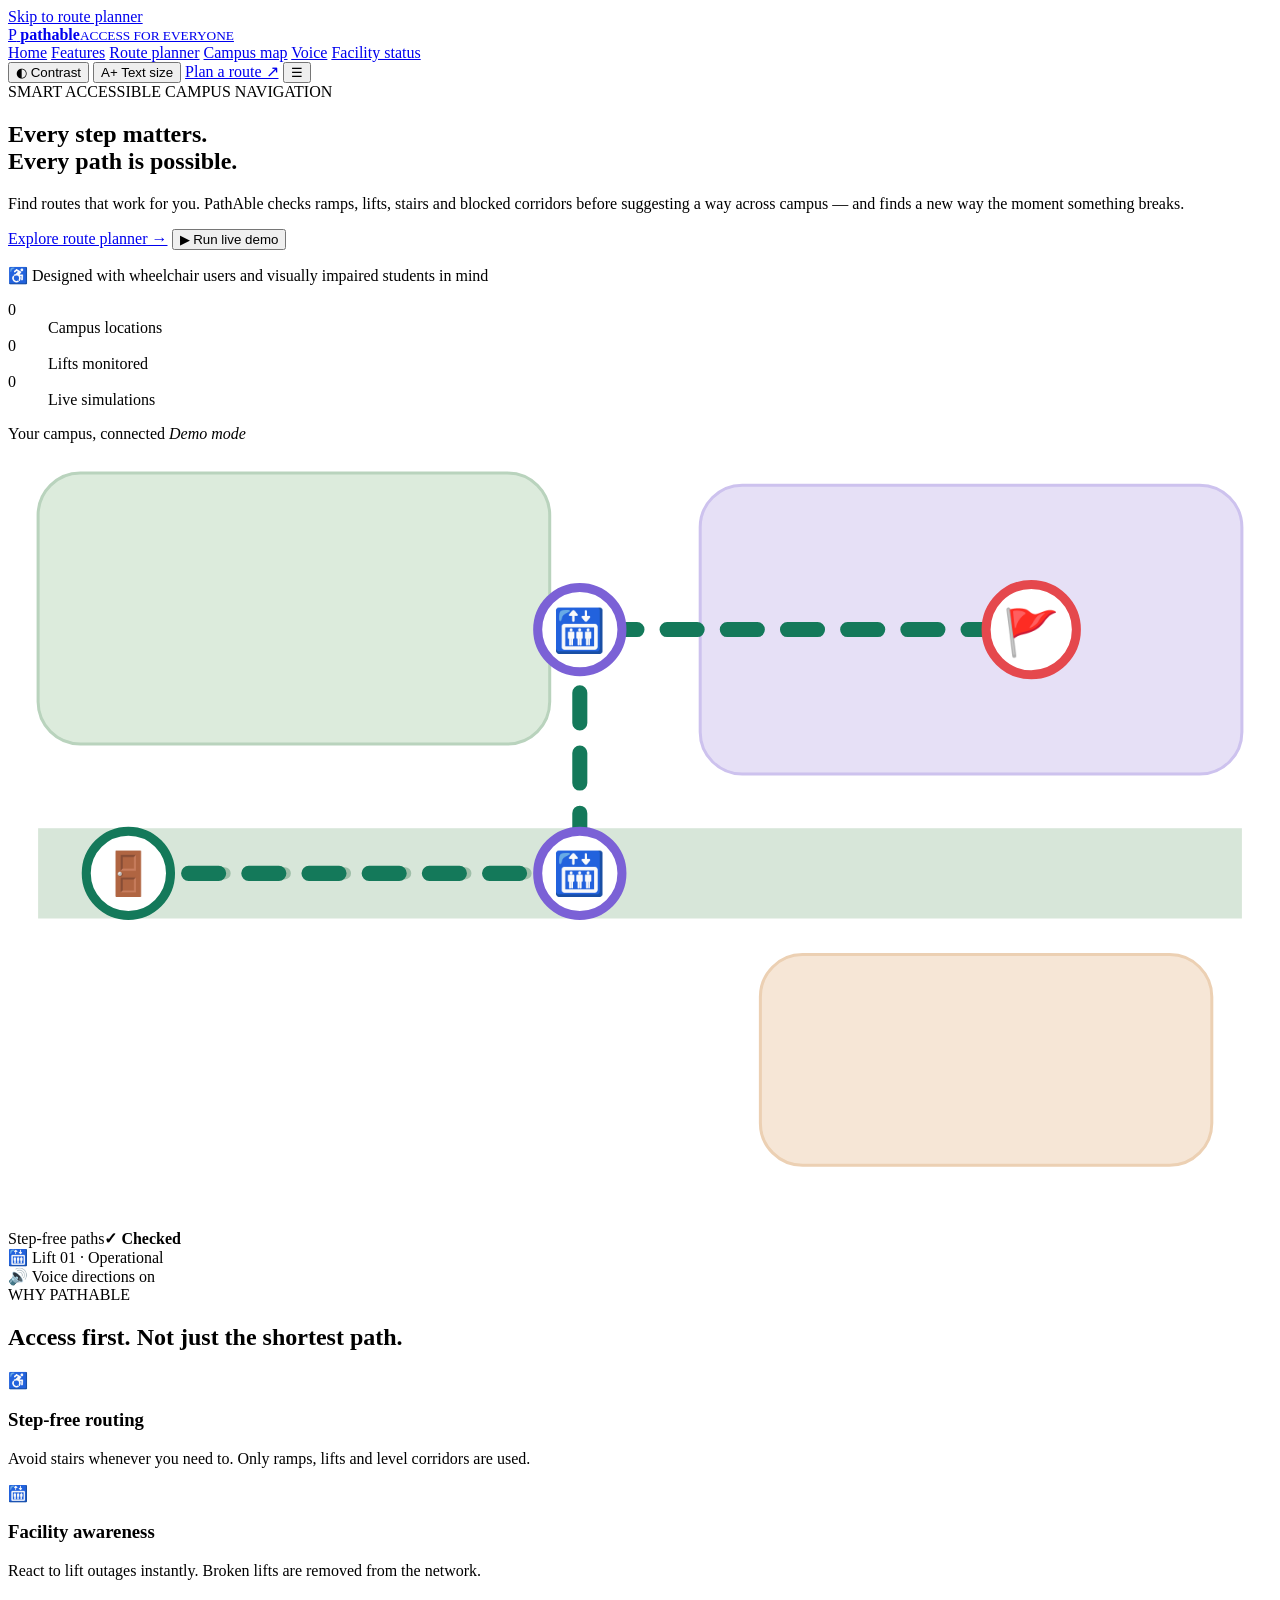
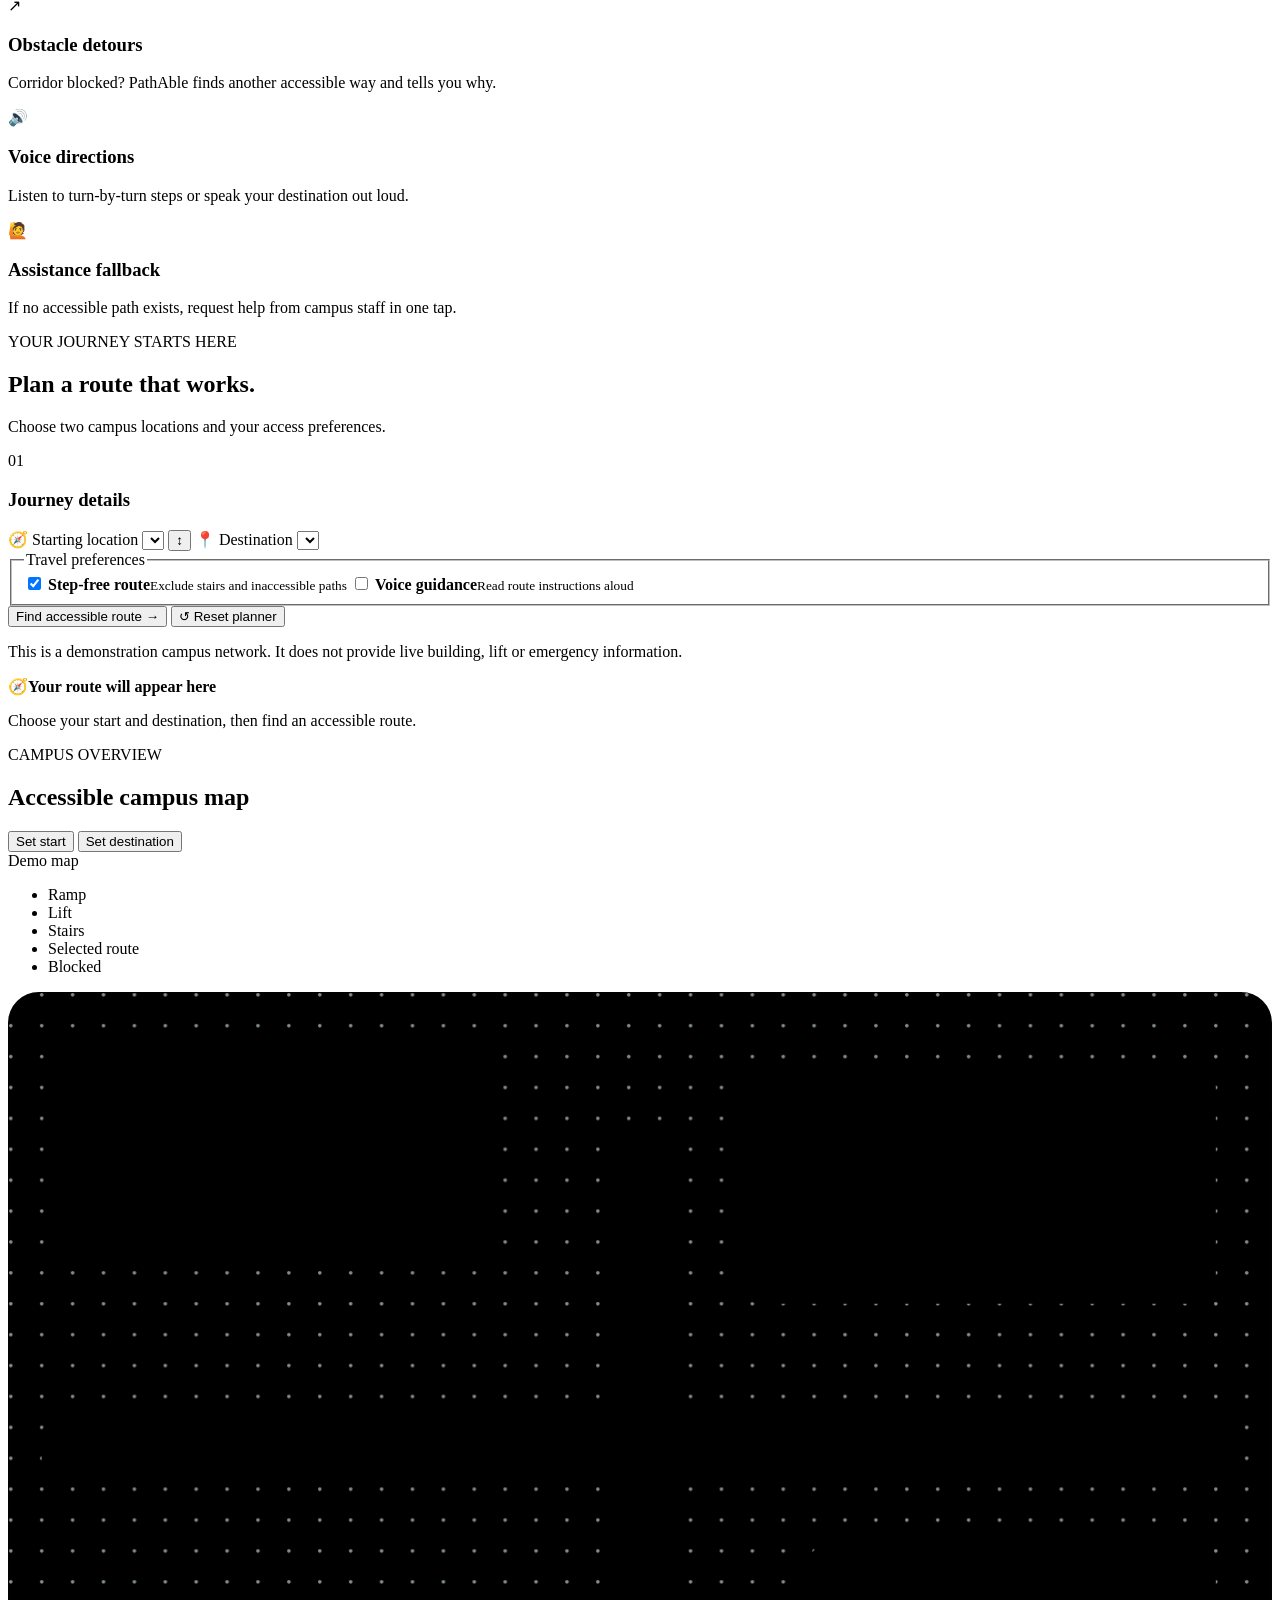
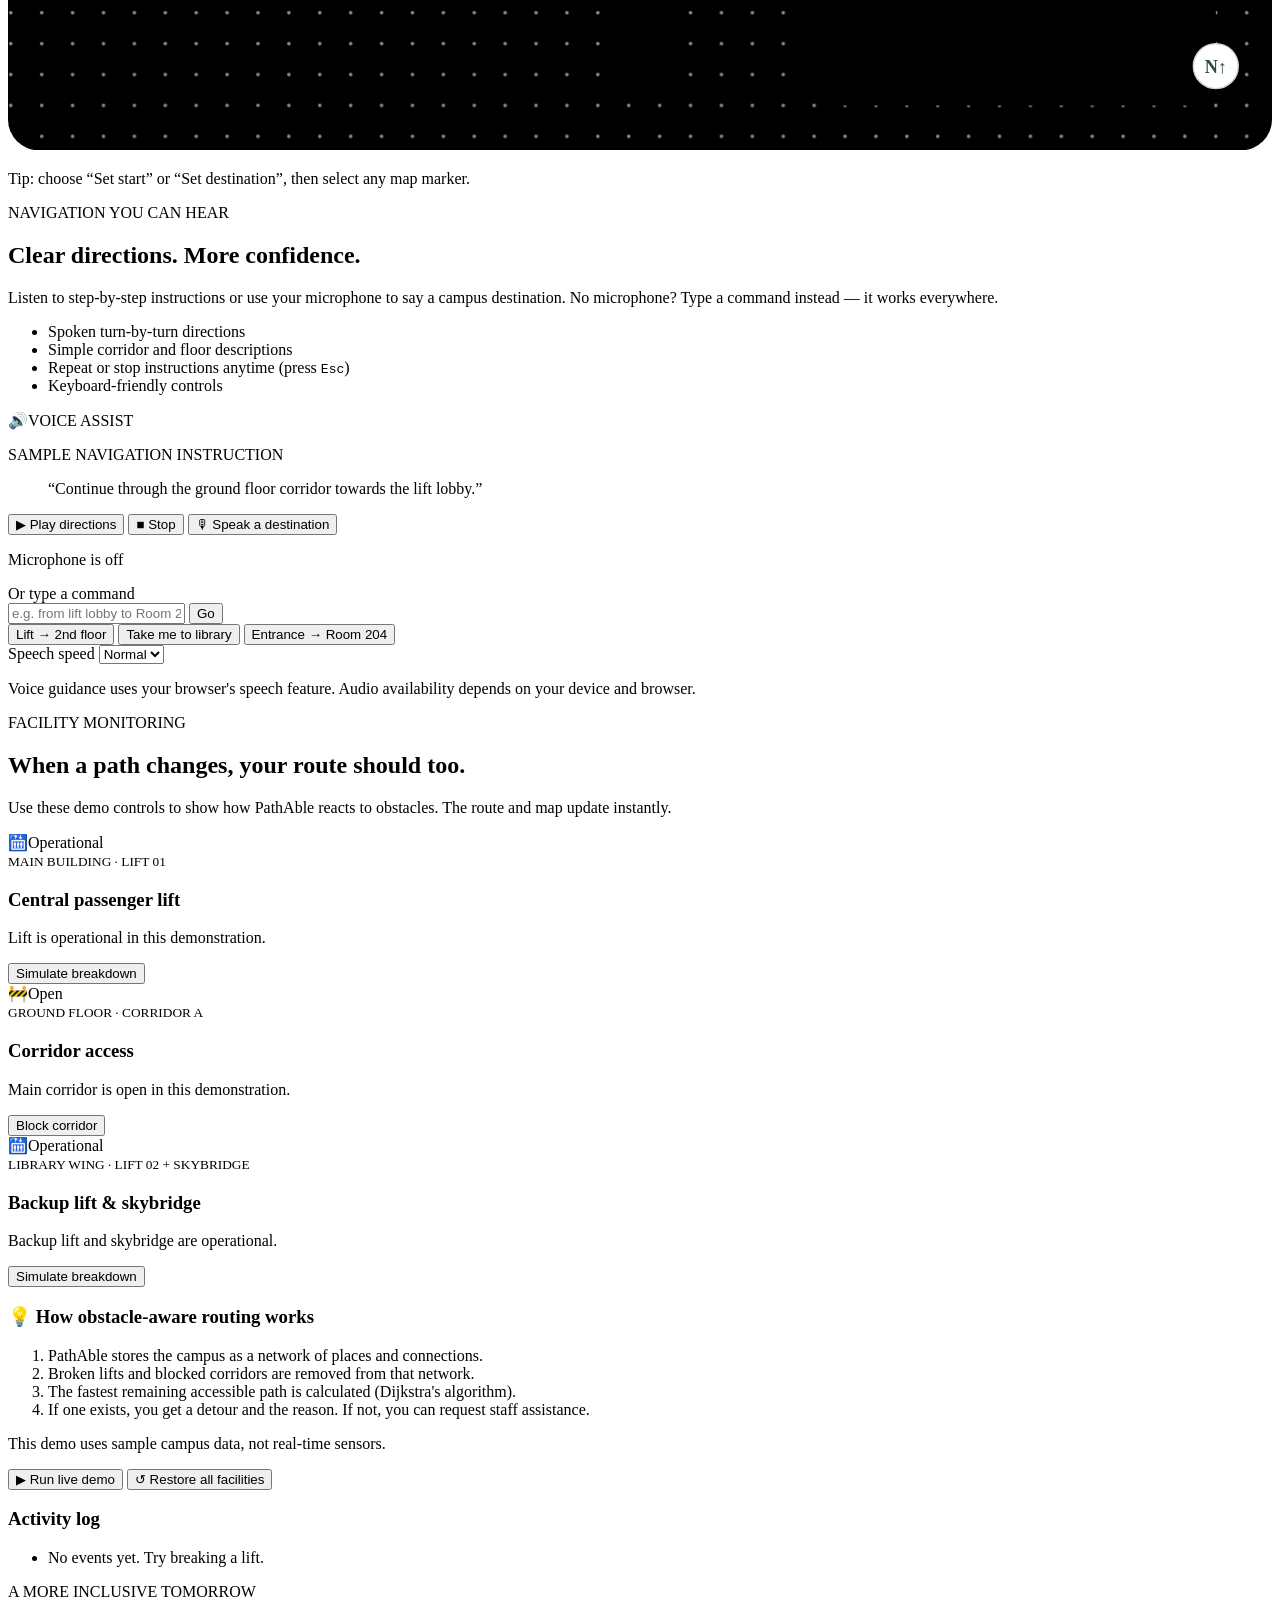
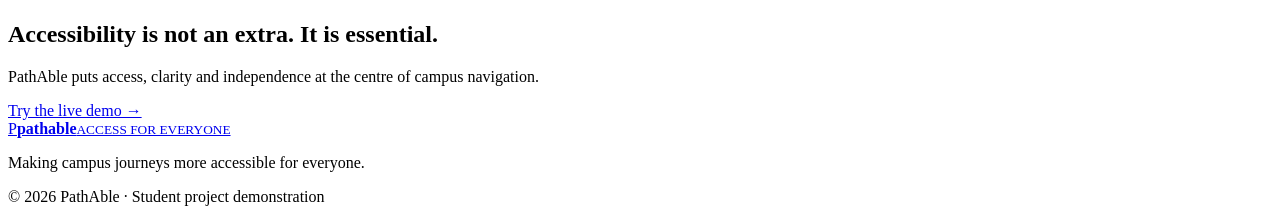
==== commit be7a29f6: "Restructure page markup for planner, map, voice and facility sections" ====
--- a/index.html
+++ b/index.html
@@ -1,409 +1,378 @@
-
 <!DOCTYPE html>
 <html lang="en">
 <head>
-  <meta charset="UTF-8">
-  <meta name="viewport" content="width=device-width, initial-scale=1.0">
-  <meta name="description" content="PathAble helps students explore accessible routes around campus.">
+  <meta charset="UTF-8" />
+  <meta name="viewport" content="width=device-width, initial-scale=1.0" />
   <title>PathAble | Accessible Campus Navigator</title>
-
-  <link rel="preconnect" href="https://fonts.googleapis.com">
-  <link rel="preconnect" href="https://fonts.gstatic.com" crossorigin>
-  <link href="https://fonts.googleapis.com/css2?family=DM+Sans:wght@400;500;600;700;800&family=Manrope:wght@500;600;700;800&display=swap" rel="stylesheet">
-
-  <link rel="stylesheet" href="style.css">
-  <script src="script.js" defer></script>
+  <meta name="description" content="PathAble helps students explore accessible routes around campus, reroutes around broken lifts and blocked corridors, and speaks directions aloud." />
+  <meta name="theme-color" content="#0f6b50" />
+  <link rel="preconnect" href="https://fonts.googleapis.com" />
+  <link rel="preconnect" href="https://fonts.gstatic.com" crossorigin />
+  <link href="https://fonts.googleapis.com/css2?family=Plus+Jakarta+Sans:wght@400;500;600;700;800&family=Sora:wght@600;700;800&display=swap" rel="stylesheet" />
+  <link rel="stylesheet" href="style.css" />
+  <script>document.documentElement.classList.add('js');</script>
 </head>
-
 <body>
-<a class="skip-link" href="#planner">Skip to route planner</a>
-
-<header class="site-header">
-  <a class="brand" href="#home">
-    <span class="brand-mark">P</span>
-    <span>path<span class="brand-green">able</span>
-      <small>ACCESS FOR EVERYONE</small>
-    </span>
-  </a>
-
-  <button class="menu-toggle" id="menuToggle" aria-label="Open navigation" aria-expanded="false">☰</button>
-
-  <nav class="nav-links" id="navLinks">
-    <a href="#home">Home</a>
-    <a href="#features">Features</a>
-    <a href="#planner">Route planner</a>
-    <a href="#map">Campus map</a>
-    <a href="#facility">Facility status</a>
-  </nav>
-
-  <a class="nav-cta" href="#planner">Plan a route ↗</a>
-</header>
-
-<main>
-
-<!-- HERO -->
-<section class="hero section-wrap" id="home">
-  <div class="hero-copy">
-    <div class="eyebrow">
-      <span class="live-dot"></span>
-      SMART ACCESSIBLE CAMPUS NAVIGATION
+  <a class="skip" href="#planner">Skip to route planner</a>
+
+  <!-- ============ HEADER ============ -->
+  <header class="site-header" id="top">
+    <div class="wrap header-row">
+      <a href="#home" class="brand" aria-label="PathAble home">
+        <span class="brand-mark">P</span>
+        <span class="brand-text"><b>pathable</b><small>ACCESS FOR EVERYONE</small></span>
+      </a>
+
+      <nav id="siteNav" class="nav" aria-label="Main navigation">
+        <a href="#home" data-spy="home">Home</a>
+        <a href="#features" data-spy="features">Features</a>
+        <a href="#planner" data-spy="planner">Route planner</a>
+        <a href="#map" data-spy="map">Campus map</a>
+        <a href="#voice" data-spy="voice">Voice</a>
+        <a href="#facility" data-spy="facility">Facility status</a>
+      </nav>
+
+      <div class="header-tools">
+        <button class="tool" id="contrastBtn" type="button" aria-pressed="false" title="Toggle high contrast">◐ <span>Contrast</span></button>
+        <button class="tool" id="textBtn" type="button" title="Increase text size">A+ <span id="textLabel">Text size</span></button>
+        <a class="btn btn-primary btn-sm cta-head" href="#planner">Plan a route ↗</a>
+        <button class="burger" id="navToggle" type="button" aria-expanded="false" aria-controls="siteNav" aria-label="Open menu">☰</button>
+      </div>
     </div>
-
-    <h1>
-      Every step matters.<br>
-      <span>Every path is possible.</span>
-    </h1>
-
-    <p>
-      Find routes that work for you. PathAble checks ramps, lifts,
-      stairs and blocked corridors before suggesting a way across campus.
-    </p>
-
-    <div class="hero-actions">
-      <a class="btn btn-primary" href="#planner">Explore route planner →</a>
-      <a class="text-link" href="#features">Discover how it works</a>
+  </header>
+
+  <main id="home">
+    <!-- ============ HERO ============ -->
+    <section class="hero">
+      <div class="blob b1"></div><div class="blob b2"></div><div class="blob b3"></div>
+      <div class="wrap hero-grid">
+        <div class="hero-copy reveal">
+          <span class="eyebrow">SMART ACCESSIBLE CAMPUS NAVIGATION</span>
+          <h1>Every step matters.<br /><span class="grad">Every path is possible.</span></h1>
+          <p class="lead">Find routes that work for you. PathAble checks ramps, lifts, stairs and blocked corridors before suggesting a way across campus &mdash; and finds a new way the moment something breaks.</p>
+          <div class="hero-actions">
+            <a class="btn btn-primary" href="#planner">Explore route planner →</a>
+            <button class="btn btn-ghost" id="demoBtn" type="button">▶ Run live demo</button>
+          </div>
+          <p class="hero-note">♿ Designed with wheelchair users and visually impaired students in mind</p>
+          <dl class="stats">
+            <div><dt data-count="9">0</dt><dd>Campus locations</dd></div>
+            <div><dt data-count="2">0</dt><dd>Lifts monitored</dd></div>
+            <div><dt data-count="3">0</dt><dd>Live simulations</dd></div>
+          </dl>
+        </div>
+
+        <div class="hero-visual reveal" aria-hidden="true">
+          <div class="preview-card">
+            <div class="preview-top"><span class="dot-live"></span> Your campus, connected <em>Demo mode</em></div>
+            <svg viewBox="0 0 420 260" class="preview-svg">
+              <rect x="10" y="10" width="170" height="90" rx="14" fill="#dcebdc" stroke="#b9d3bd"/>
+              <rect x="230" y="14" width="180" height="96" rx="14" fill="#e6e0f6" stroke="#cdc2ee"/>
+              <rect x="250" y="170" width="150" height="70" rx="14" fill="#f6e6d6" stroke="#ecd0b3"/>
+              <rect x="10" y="128" width="400" height="30" fill="#d7e6d9"/>
+              <path d="M40 143 H140 L190 143" stroke="#9fbfa9" stroke-width="4" stroke-dasharray="2 8" stroke-linecap="round" fill="none"/>
+              <path class="pv-route" d="M40 143 H190 L190 62 H290 L340 62" stroke="#14795a" stroke-width="5" stroke-linecap="round" stroke-dasharray="10 10" fill="none"/>
+              <circle cx="40" cy="143" r="14" fill="#fff" stroke="#14795a" stroke-width="3"/><text x="40" y="148" text-anchor="middle" font-size="14">🚪</text>
+              <circle cx="190" cy="143" r="14" fill="#fff" stroke="#7b61d6" stroke-width="3"/><text x="190" y="148" text-anchor="middle" font-size="14">🛗</text>
+              <circle cx="190" cy="62" r="14" fill="#fff" stroke="#7b61d6" stroke-width="3"/><text x="190" y="67" text-anchor="middle" font-size="14">🛗</text>
+              <circle cx="340" cy="62" r="15" fill="#fff" stroke="#e5484d" stroke-width="3"/><text x="340" y="68" text-anchor="middle" font-size="15">🚩</text>
+            </svg>
+            <div class="preview-foot"><span>Step-free paths</span><strong>✓ Checked</strong></div>
+          </div>
+          <div class="float-chip c1">🛗 Lift 01 · Operational</div>
+          <div class="float-chip c2">🔊 Voice directions on</div>
+        </div>
+      </div>
+    </section>
+
+    <!-- ============ FEATURES ============ -->
+    <section class="section" id="features">
+      <div class="wrap">
+        <div class="section-head reveal">
+          <span class="eyebrow">WHY PATHABLE</span>
+          <h2>Access first. <span class="grad">Not just the shortest path.</span></h2>
+        </div>
+        <div class="cards five">
+          <article class="card feature reveal"><span class="f-ico">♿</span><h3>Step-free routing</h3><p>Avoid stairs whenever you need to. Only ramps, lifts and level corridors are used.</p></article>
+          <article class="card feature reveal"><span class="f-ico">🛗</span><h3>Facility awareness</h3><p>React to lift outages instantly. Broken lifts are removed from the network.</p></article>
+          <article class="card feature reveal"><span class="f-ico">↗</span><h3>Obstacle detours</h3><p>Corridor blocked? PathAble finds another accessible way and tells you why.</p></article>
+          <article class="card feature reveal"><span class="f-ico">🔊</span><h3>Voice directions</h3><p>Listen to turn-by-turn steps or speak your destination out loud.</p></article>
+          <article class="card feature reveal"><span class="f-ico">🙋</span><h3>Assistance fallback</h3><p>If no accessible path exists, request help from campus staff in one tap.</p></article>
+        </div>
+      </div>
+    </section>
+
+    <!-- ============ PLANNER ============ -->
+    <section class="section tint" id="planner">
+      <div class="wrap">
+        <div class="section-head reveal">
+          <span class="eyebrow">YOUR JOURNEY STARTS HERE</span>
+          <h2>Plan a route that works.</h2>
+          <p class="sub">Choose two campus locations and your access preferences.</p>
+        </div>
+
+        <div class="planner-grid">
+          <form class="card planner reveal" id="plannerForm" autocomplete="off">
+            <div class="card-title"><span class="step-no">01</span><h3>Journey details</h3></div>
+
+            <label class="field">
+              <span class="field-label">🧭 Starting location</span>
+              <select id="startSel"></select>
+            </label>
+
+            <button class="swap" id="swapBtn" type="button" aria-label="Swap starting point and destination" title="Swap">↕</button>
+
+            <label class="field">
+              <span class="field-label">📍 Destination</span>
+              <select id="destSel"></select>
+            </label>
+
+            <fieldset class="prefs">
+              <legend>Travel preferences</legend>
+              <label class="switch">
+                <input type="checkbox" id="stepFree" checked />
+                <span class="track"><i></i></span>
+                <span class="sw-text"><b>Step-free route</b><small>Exclude stairs and inaccessible paths</small></span>
+              </label>
+              <label class="switch">
+                <input type="checkbox" id="voiceGuide" />
+                <span class="track"><i></i></span>
+                <span class="sw-text"><b>Voice guidance</b><small>Read route instructions aloud</small></span>
+              </label>
+            </fieldset>
+
+            <div class="form-actions">
+              <button class="btn btn-primary" id="findBtn" type="submit">Find accessible route →</button>
+              <button class="btn btn-ghost" id="resetBtn" type="button">↺ Reset planner</button>
+            </div>
+            <p class="fine" id="plannerMsg" role="status"></p>
+            <p class="fine">This is a demonstration campus network. It does not provide live building, lift or emergency information.</p>
+          </form>
+
+          <div class="card result reveal" id="result" aria-live="polite">
+            <div class="result-empty"><span>🧭</span><b>Your route will appear here</b><p>Choose your start and destination, then find an accessible route.</p></div>
+          </div>
+        </div>
+      </div>
+    </section>
+
+    <!-- ============ MAP ============ -->
+    <section class="section" id="map">
+      <div class="wrap">
+        <div class="map-card card reveal">
+          <div class="map-head">
+            <div>
+              <span class="eyebrow">CAMPUS OVERVIEW</span>
+              <h2 class="h2-sm">Accessible campus map</h2>
+            </div>
+            <div class="map-controls">
+              <div class="seg" role="group" aria-label="Marker selection mode">
+                <button type="button" id="modeStart" class="seg-btn active" aria-pressed="true">Set start</button>
+                <button type="button" id="modeDest" class="seg-btn" aria-pressed="false">Set destination</button>
+              </div>
+              <span class="demo-pill"><i class="dot-live"></i> Demo map</span>
+            </div>
+          </div>
+
+          <ul class="legend" aria-label="Map legend">
+            <li><i class="lg ramp"></i>Ramp</li>
+            <li><i class="lg lift"></i>Lift</li>
+            <li><i class="lg stairs"></i>Stairs</li>
+            <li><i class="lg route"></i>Selected route</li>
+            <li><i class="lg blocked"></i>Blocked</li>
+          </ul>
+
+          <div class="map-frame">
+            <svg id="campusMap" viewBox="0 0 900 540" role="group" aria-labelledby="mapTitle mapDesc">
+              <title id="mapTitle">Accessible campus map</title>
+              <desc id="mapDesc">Interactive map. Use the markers to choose a start or destination, then view the accessible route.</desc>
+              <defs>
+                <pattern id="dots" width="22" height="22" patternUnits="userSpaceOnUse"><circle cx="2" cy="2" r="1.3" fill="#b7cdbb" opacity=".7"/></pattern>
+                <filter id="soft" x="-20%" y="-20%" width="140%" height="140%"><feDropShadow dx="0" dy="3" stdDeviation="3" flood-color="#0f2a22" flood-opacity=".18"/></filter>
+              </defs>
+              <rect class="map-bg" x="0" y="0" width="900" height="540" rx="22"/>
+              <rect x="0" y="0" width="900" height="540" rx="22" fill="url(#dots)"/>
+
+              <rect class="band" x="24" y="308" width="852" height="44" rx="6"/>
+              <rect class="band" x="428" y="96" width="44" height="400" rx="6"/>
+
+              <rect class="zone z-main" x="40" y="40" width="300" height="150" rx="16"/>
+              <text class="zone-label" x="190" y="120">MAIN BUILDING</text>
+              <rect class="zone z-class" x="520" y="52" width="340" height="170" rx="16"/>
+              <text class="zone-label purple" x="690" y="88">CLASSROOM WING · 2ND FLOOR</text>
+              <rect class="zone z-lib" x="570" y="392" width="290" height="116" rx="16"/>
+              <text class="zone-label brown" x="660" y="420">LIBRARY</text>
+              <text class="zone-label small" x="100" y="520">GROUND FLOOR</text>
+              <g class="north" transform="translate(860 480)"><circle r="16" fill="#fff" stroke="#c7d8c9"/><text y="5" text-anchor="middle" font-size="13" font-weight="800" fill="#2c4a3d">N↑</text></g>
+
+              <g id="layerEdges"></g>
+              <g id="layerRoute"></g>
+              <g id="layerNodes"></g>
+            </svg>
+          </div>
+          <p class="fine" id="mapHint">Tip: choose “Set start” or “Set destination”, then select any map marker.</p>
+        </div>
+      </div>
+    </section>
+
+    <!-- ============ VOICE ============ -->
+    <section class="section tint" id="voice">
+      <div class="wrap voice-grid">
+        <div class="reveal">
+          <span class="eyebrow">NAVIGATION YOU CAN HEAR</span>
+          <h2>Clear directions. <span class="grad">More confidence.</span></h2>
+          <p class="sub">Listen to step-by-step instructions or use your microphone to say a campus destination. No microphone? Type a command instead &mdash; it works everywhere.</p>
+          <ul class="ticks">
+            <li>Spoken turn-by-turn directions</li>
+            <li>Simple corridor and floor descriptions</li>
+            <li>Repeat or stop instructions anytime (press <kbd>Esc</kbd>)</li>
+            <li>Keyboard-friendly controls</li>
+          </ul>
+        </div>
+
+        <div class="voice-card reveal">
+          <div class="voice-top"><span class="v-ico">🔊</span><span class="voice-pill">VOICE ASSIST</span></div>
+          <p class="eyebrow dark" id="voiceLabel">SAMPLE NAVIGATION INSTRUCTION</p>
+          <blockquote id="voiceText" aria-live="polite">“Continue through the ground floor corridor towards the lift lobby.”</blockquote>
+
+          <div class="wave" id="wave" aria-hidden="true">
+            <span></span><span></span><span></span><span></span><span></span><span></span><span></span><span></span><span></span><span></span><span></span><span></span>
+          </div>
+
+          <div class="voice-actions">
+            <button class="btn btn-solid" id="playBtn" type="button">▶ Play directions</button>
+            <button class="btn btn-soft" id="stopBtn" type="button">■ Stop</button>
+            <button class="btn btn-mic" id="micBtn" type="button" aria-pressed="false">🎙 Speak a destination</button>
+          </div>
+          <p class="mic-status" id="micStatus" role="status">Microphone is off</p>
+
+          <div class="cmd">
+            <label for="cmdInput" class="cmd-label">Or type a command</label>
+            <div class="cmd-row">
+              <input id="cmdInput" type="text" placeholder="e.g. from lift lobby to Room 204" />
+              <button class="btn btn-solid btn-sm" id="cmdBtn" type="button">Go</button>
+            </div>
+            <div class="chips" id="cmdChips">
+              <button type="button" class="chip" data-cmd="from lift lobby to second floor">Lift → 2nd floor</button>
+              <button type="button" class="chip" data-cmd="take me to the library">Take me to library</button>
+              <button type="button" class="chip" data-cmd="from entrance to room 204">Entrance → Room 204</button>
+            </div>
+          </div>
+
+          <div class="rate-row">
+            <label for="rateSel">Speech speed</label>
+            <select id="rateSel">
+              <option value="0.8">Slow</option>
+              <option value="1" selected>Normal</option>
+              <option value="1.2">Fast</option>
+            </select>
+          </div>
+          <p class="fine" id="voiceStatus">Voice guidance uses your browser's speech feature. Audio availability depends on your device and browser.</p>
+        </div>
+      </div>
+    </section>
+
+    <!-- ============ FACILITY ============ -->
+    <section class="section" id="facility">
+      <div class="wrap">
+        <div class="section-head reveal">
+          <span class="eyebrow">FACILITY MONITORING</span>
+          <h2>When a path changes, <span class="grad">your route should too.</span></h2>
+          <p class="sub">Use these demo controls to show how PathAble reacts to obstacles. The route and map update instantly.</p>
+        </div>
+
+        <div class="cards three">
+          <article class="card fac reveal" id="fac-lift1">
+            <div class="fac-top"><span class="f-ico">🛗</span><span class="status ok" id="facStatus-lift1">Operational</span></div>
+            <small class="fac-loc">MAIN BUILDING · LIFT 01</small>
+            <h3>Central passenger lift</h3>
+            <p id="facText-lift1">Lift is operational in this demonstration.</p>
+            <button class="btn btn-danger" id="facBtn-lift1" data-fac="lift1" type="button">Simulate breakdown</button>
+          </article>
+
+          <article class="card fac reveal" id="fac-corridorA">
+            <div class="fac-top"><span class="f-ico">🚧</span><span class="status ok" id="facStatus-corridorA">Open</span></div>
+            <small class="fac-loc">GROUND FLOOR · CORRIDOR A</small>
+            <h3>Corridor access</h3>
+            <p id="facText-corridorA">Main corridor is open in this demonstration.</p>
+            <button class="btn btn-danger" id="facBtn-corridorA" data-fac="corridorA" type="button">Block corridor</button>
+          </article>
+
+          <article class="card fac reveal" id="fac-lift2">
+            <div class="fac-top"><span class="f-ico">🛗</span><span class="status ok" id="facStatus-lift2">Operational</span></div>
+            <small class="fac-loc">LIBRARY WING · LIFT 02 + SKYBRIDGE</small>
+            <h3>Backup lift &amp; skybridge</h3>
+            <p id="facText-lift2">Backup lift and skybridge are operational.</p>
+            <button class="btn btn-danger" id="facBtn-lift2" data-fac="lift2" type="button">Simulate breakdown</button>
+          </article>
+        </div>
+
+        <div class="fac-bottom">
+          <div class="card howto reveal">
+            <h3>💡 How obstacle-aware routing works</h3>
+            <ol>
+              <li>PathAble stores the campus as a network of places and connections.</li>
+              <li>Broken lifts and blocked corridors are removed from that network.</li>
+              <li>The fastest remaining accessible path is calculated (Dijkstra's algorithm).</li>
+              <li>If one exists, you get a detour and the reason. If not, you can request staff assistance.</li>
+            </ol>
+            <p class="fine">This demo uses sample campus data, not real-time sensors.</p>
+            <div class="row-btns">
+              <button class="btn btn-primary" id="demoBtn2" type="button">▶ Run live demo</button>
+              <button class="btn btn-ghost" id="resetFacBtn" type="button">↺ Restore all facilities</button>
+            </div>
+          </div>
+
+          <div class="card logcard reveal">
+            <h3>Activity log</h3>
+            <ul id="log" class="log"><li class="muted">No events yet. Try breaking a lift.</li></ul>
+          </div>
+        </div>
+      </div>
+    </section>
+
+    <!-- ============ CTA ============ -->
+    <section class="cta">
+      <div class="wrap cta-inner reveal">
+        <span class="eyebrow light">A MORE INCLUSIVE TOMORROW</span>
+        <h2>Accessibility is not an extra. It is essential.</h2>
+        <p>PathAble puts access, clarity and independence at the centre of campus navigation.</p>
+        <a class="btn btn-light" href="#planner">Try the live demo →</a>
+      </div>
+    </section>
+  </main>
+
+  <footer class="footer">
+    <div class="wrap foot-row">
+      <a href="#home" class="brand"><span class="brand-mark">P</span><span class="brand-text"><b>pathable</b><small>ACCESS FOR EVERYONE</small></span></a>
+      <p>Making campus journeys more accessible for everyone.</p>
+      <p class="copy">© 2026 PathAble · Student project demonstration</p>
     </div>
-
-    <div class="hero-proof">
-      <span>♿</span>
-      Designed with wheelchair users and visually impaired students in mind
-    </div>
-  </div>
-
-  <div class="hero-visual">
-    <div class="hero-orbit orbit-one"></div>
-    <div class="hero-orbit orbit-two"></div>
-
-    <div class="hero-card">
-      <div class="hero-card-top">
-        <span>YOUR CAMPUS, CONNECTED</span>
-        <span class="status-pill"><i></i> Demo mode</span>
-      </div>
-
-      <div class="mini-route">
-        <div class="mini-building">🏫<small>Main building</small></div>
-        <div class="mini-path"></div>
-        <div class="mini-pin pin-a">⌂</div>
-        <div class="mini-pin pin-b">♿</div>
-        <div class="mini-pin pin-c">🛗</div>
-        <div class="mini-pin pin-d">📍</div>
-        <div class="mini-label">Accessible route preview</div>
-      </div>
-
-      <div class="hero-card-bottom">
-        <span>Step-free paths</span>
-        <strong>✓ Checked</strong>
-      </div>
-    </div>
-
-    <div class="floating-note">
-      <span>♿</span>
-      <div>
-        <b>Access first</b>
-        <small>Not just the shortest path</small>
-      </div>
-    </div>
-  </div>
-</section>
-
-<!-- FEATURES -->
-<section class="feature-strip section-wrap" id="features">
-  <article>
-    <span class="feature-icon mint">♿</span>
-    <div><b>Step-free routing</b><small>Avoid stairs when needed</small></div>
-  </article>
-
-  <article>
-    <span class="feature-icon lilac">🛗</span>
-    <div><b>Facility awareness</b><small>React to lift outages</small></div>
-  </article>
-
-  <article>
-    <span class="feature-icon peach">↗</span>
-    <div><b>Obstacle detours</b><small>Find another accessible way</small></div>
-  </article>
-
-  <article>
-    <span class="feature-icon blue">🔊</span>
-    <div><b>Voice directions</b><small>Listen or speak a destination</small></div>
-  </article>
-</section>
-
-<!-- ROUTE PLANNER -->
-<section class="section-wrap planner-section" id="planner">
-  <div class="section-heading">
-    <div>
-      <div class="eyebrow">YOUR JOURNEY STARTS HERE</div>
-      <h2>Plan a route that works.</h2>
-      <p>Choose two campus locations and your access preferences.</p>
-    </div>
-    <span class="demo-tag"><i></i> Interactive campus demo</span>
-  </div>
-
-  <div class="planner-grid">
-
-    <!-- INPUT PANEL -->
-    <section class="panel planner-panel">
-      <div class="panel-heading">
-        <div><span class="step-number">01</span><h3>Journey details</h3></div>
-        <span class="panel-icon">🧭</span>
-      </div>
-
-      <label for="startLocation">Starting location</label>
-      <select id="startLocation">
-        <option value="entrance">Main Entrance</option>
-        <option value="groundHall">Ground Hall</option>
-        <option value="ramp">Ramp Junction</option>
-        <option value="liftLobby">Lift Lobby</option>
-        <option value="firstFloor">First Floor</option>
-        <option value="secondHall">Second Floor Hall</option>
-        <option value="room204">Room 204</option>
-        <option value="library">Library</option>
-        <option value="office">Office</option>
-      </select>
-
-      <button class="swap-button" id="swapButton" type="button">
-        ↕ Swap starting point and destination
-      </button>
-
-      <label for="endLocation">Destination</label>
-      <select id="endLocation">
-        <option value="room204">Room 204 · Second floor</option>
-        <option value="entrance">Main Entrance</option>
-        <option value="groundHall">Ground Hall</option>
-        <option value="ramp">Ramp Junction</option>
-        <option value="liftLobby">Lift Lobby</option>
-        <option value="firstFloor">First Floor</option>
-        <option value="secondHall">Second Floor Hall</option>
-        <option value="library">Library</option>
-        <option value="office">Office</option>
-      </select>
-
-      <div class="preference-box">
-        <div class="preference-title">Travel preferences</div>
-
-        <label class="toggle-row">
-          <span>
-            <b>Step-free route</b>
-            <small>Exclude stairs and inaccessible paths</small>
-          </span>
-          <input type="checkbox" id="wheelchairMode" checked>
-          <span class="toggle-ui"></span>
-        </label>
-
-        <label class="toggle-row">
-          <span>
-            <b>Voice guidance</b>
-            <small>Read route instructions aloud</small>
-          </span>
-          <input type="checkbox" id="voiceMode">
-          <span class="toggle-ui"></span>
-        </label>
-      </div>
-
-      <div class="planner-actions">
-        <button class="btn btn-primary full-btn" id="findRouteButton" type="button">
-          Find accessible route →
-        </button>
-        <button class="btn btn-soft full-btn" id="resetButton" type="button">
-          ↺ Reset planner
-        </button>
-      </div>
-
-      <p class="fine-print">
-        This is a demonstration campus network. It does not provide live
-        building, lift or emergency information.
-      </p>
-    </section>
-
-    <!-- MAP PANEL -->
-    <section class="panel map-panel" id="map">
-      <div class="map-heading">
-        <div>
-          <span class="eyebrow">CAMPUS OVERVIEW</span>
-          <h3>Accessible campus map</h3>
-        </div>
-        <span class="map-live"><i></i> Demo map</span>
-      </div>
-
-      <div class="map-legend">
-        <span><i class="legend-ramp"></i> Ramp</span>
-        <span><i class="legend-lift"></i> Lift</span>
-        <span><i class="legend-stairs"></i> Stairs</span>
-        <span><i class="legend-route"></i> Selected route</span>
-        <span><i class="legend-blocked"></i> Blocked</span>
-      </div>
-
-      <div class="campus-map" id="campusMap">
-        <svg class="map-lines" viewBox="0 0 900 470" preserveAspectRatio="none" aria-hidden="true">
-          <path class="road" d="M0 235 H900 M420 0 V470"/>
-          <path class="path-line" d="M60 235 H420 M420 235 H850"/>
-          <path class="path-line" d="M420 235 V410"/>
-          <path class="ramp-line" d="M250 235 L420 235 L500 125 L690 125 L820 235"/>
-          <path class="stairs-line" d="M420 235 L500 125"/>
-          <path class="route-line" id="activeRouteLine" d=""/>
-        </svg>
-
-        <div class="map-building building-main">MAIN BUILDING</div>
-        <div class="map-building building-class">CLASSROOM WING</div>
-        <div class="map-building building-library">LIBRARY</div>
-
-        <button class="map-marker marker-entrance" data-node="entrance" type="button"><span>🚪</span><small>Entrance</small></button>
-        <button class="map-marker marker-ramp" data-node="ramp" type="button"><span>♿</span><small>Ramp</small></button>
-        <button class="map-marker marker-lift" data-node="liftLobby" type="button"><span>🛗</span><small>Lift lobby</small></button>
-        <button class="map-marker marker-ground" data-node="groundHall" type="button"><span>📍</span><small>Ground hall</small></button>
-        <button class="map-marker marker-first" data-node="firstFloor" type="button"><span>1F</span><small>First floor</small></button>
-        <button class="map-marker marker-second" data-node="secondHall" type="button"><span>2F</span><small>Second floor</small></button>
-        <button class="map-marker marker-room" data-node="room204" type="button"><span>🚩</span><small>Room 204</small></button>
-        <button class="map-marker marker-library" data-node="library" type="button"><span>📚</span><small>Library</small></button>
-        <button class="map-marker marker-office" data-node="office" type="button"><span>🏢</span><small>Office</small></button>
-
-        <div class="map-floor-label">GROUND FLOOR</div>
-        <div class="map-north">N ↑</div>
-      </div>
-
-      <div class="map-hint">
-        Tip: select any map marker to set it as your starting point.
-      </div>
-
-      <div class="route-output" id="routeResult" aria-live="polite">
-        <div class="empty-route">
-          <span>🧭</span>
-          <div>
-            <b>Your route will appear here</b>
-            <small>Choose your start and destination, then find an accessible route.</small>
-          </div>
-        </div>
-      </div>
-    </section>
-  </div>
-</section>
-
-<!-- VOICE -->
-<section class="section-wrap voice-section" id="voice">
-  <div class="voice-copy">
-    <div class="eyebrow">NAVIGATION YOU CAN HEAR</div>
-    <h2>Clear directions.<br><span>More confidence.</span></h2>
-    <p>
-      Listen to step-by-step instructions or use your microphone to say
-      a campus destination when your browser supports speech recognition.
-    </p>
-
-    <ul class="check-list">
-      <li>Spoken turn-by-turn directions</li>
-      <li>Simple corridor and floor descriptions</li>
-      <li>Repeat or stop instructions anytime</li>
-      <li>Keyboard-friendly controls</li>
-    </ul>
-  </div>
-
-  <div class="voice-card">
-    <div class="voice-card-top">
-      <span class="voice-symbol">🔊</span>
-      <span class="status-pill">VOICE ASSIST</span>
-    </div>
-
-    <div class="eyebrow">SAMPLE NAVIGATION INSTRUCTION</div>
-
-    <h3 id="voiceSampleText">
-      “Continue through the ground floor corridor towards the lift lobby.”
-    </h3>
-
-    <div class="wave-bars" aria-hidden="true">
-      <i></i><i></i><i></i><i></i><i></i><i></i><i></i>
-      <i></i><i></i><i></i><i></i><i></i><i></i>
-    </div>
-
-    <div class="voice-actions">
-      <button class="btn btn-primary" id="playVoiceButton" type="button">▶ Play directions</button>
-      <button class="btn btn-soft" id="stopVoiceButton" type="button">Stop</button>
-    </div>
-
-    <div class="mic-row">
-      <button class="btn btn-outline" id="micButton" type="button">🎙 Speak a destination</button>
-      <span id="micStatus" aria-live="polite">Microphone is off</span>
-    </div>
-
-    <p class="fine-print">
-      Voice playback depends on your device's speech service.
-      Microphone access requires permission and browser support.
-    </p>
-  </div>
-</section>
-
-<!-- FACILITY STATUS -->
-<section class="section-wrap facility-section" id="facility">
-  <div class="section-heading">
-    <div>
-      <div class="eyebrow">FACILITY MONITORING</div>
-      <h2>When a path changes,<br>your route should too.</h2>
-      <p>Use these demo controls to show your professor how PathAble reacts to obstacles.</p>
-    </div>
-    <span class="demo-tag"><i></i> Simulation controls</span>
-  </div>
-
-  <div class="facility-grid">
-    <article class="facility-card">
-      <div class="facility-icon">🛗</div>
-      <div class="facility-info">
-        <span class="eyebrow">MAIN BUILDING · LIFT 01</span>
-        <h3>Central passenger lift</h3>
-        <p id="liftDescription">Lift is operational in this demonstration.</p>
-        <span class="facility-status" id="liftStatus"><i></i> Operational</span>
-      </div>
-      <button class="btn btn-soft" id="toggleLiftButton" type="button">Simulate breakdown</button>
-    </article>
-
-    <article class="facility-card">
-      <div class="facility-icon obstacle-icon">🚧</div>
-      <div class="facility-info">
-        <span class="eyebrow">GROUND FLOOR · CORRIDOR A</span>
-        <h3>Corridor access</h3>
-        <p id="corridorDescription">Main corridor is open in this demonstration.</p>
-        <span class="facility-status" id="corridorStatus"><i></i> Open</span>
-      </div>
-      <button class="btn btn-soft" id="toggleCorridorButton" type="button">Block corridor</button>
-    </article>
-  </div>
-
-  <div class="explain-banner">
-    <span>💡</span>
-    <p>
-      <b>How obstacle-aware routing works:</b>
-      PathAble removes unavailable connections from its route network,
-      checks the remaining accessible paths, and displays an alternative
-      when one exists. This demo uses sample campus data, not real-time sensors.
-    </p>
-  </div>
-</section>
-
-<!-- CLOSING -->
-<section class="closing section-wrap">
-  <div>
-    <div class="eyebrow">A MORE INCLUSIVE TOMORROW</div>
-    <h2>Accessibility is not an extra.<br><span>It is essential.</span></h2>
-    <p>PathAble puts access, clarity and independence at the centre of campus navigation.</p>
-  </div>
-  <a class="btn btn-primary" href="#planner">Try the live demo →</a>
-</section>
-
-</main>
-
-<footer class="site-footer">
-  <a class="brand" href="#home">
-    <span class="brand-mark">P</span>
-    <span>path<span class="brand-green">able</span><small>ACCESS FOR EVERYONE</small></span>
-  </a>
-  <p>Making campus journeys more accessible for everyone.</p>
-  <span>© 2026 PathAble · Student project demonstration</span>
-</footer>
-
-<div class="toast" id="toast" role="status" aria-live="polite"></div>
-
-<div class="access-tools">
-  <button id="contrastButton" type="button" aria-pressed="false">◐ Contrast</button>
-  <button id="textSizeButton" type="button" aria-pressed="false">A+ Text size</button>
-</div>
-
+  </footer>
+
+  <!-- Assistance dialog -->
+  <dialog id="assistDialog" aria-labelledby="assistTitle">
+    <form method="dialog" id="assistForm">
+      <h3 id="assistTitle">🙋 Request campus assistance</h3>
+      <p class="fine">No fully accessible route is available right now. Let the help desk know what you need. (Demo only &mdash; no real request is sent.)</p>
+      <label class="field"><span class="field-label">What help do you need?</span>
+        <select id="assistType">
+          <option>Staff escort to my destination</option>
+          <option>Manual wheelchair assistance</option>
+          <option>Use of the service lift</option>
+          <option>Alternate entrance access</option>
+        </select>
+      </label>
+      <label class="field"><span class="field-label">Notes (optional)</span><textarea id="assistNote" rows="2" placeholder="Anything the staff should know"></textarea></label>
+      <div class="form-actions">
+        <button class="btn btn-primary" id="assistSend" value="send" type="submit">Send request</button>
+        <button class="btn btn-ghost" value="cancel" type="button" id="assistCancel">Cancel</button>
+      </div>
+    </form>
+  </dialog>
+
+  <div id="toasts" class="toasts" aria-live="polite" aria-atomic="false"></div>
+
+  <script src="script.js"></script>
 </body>
 </html>
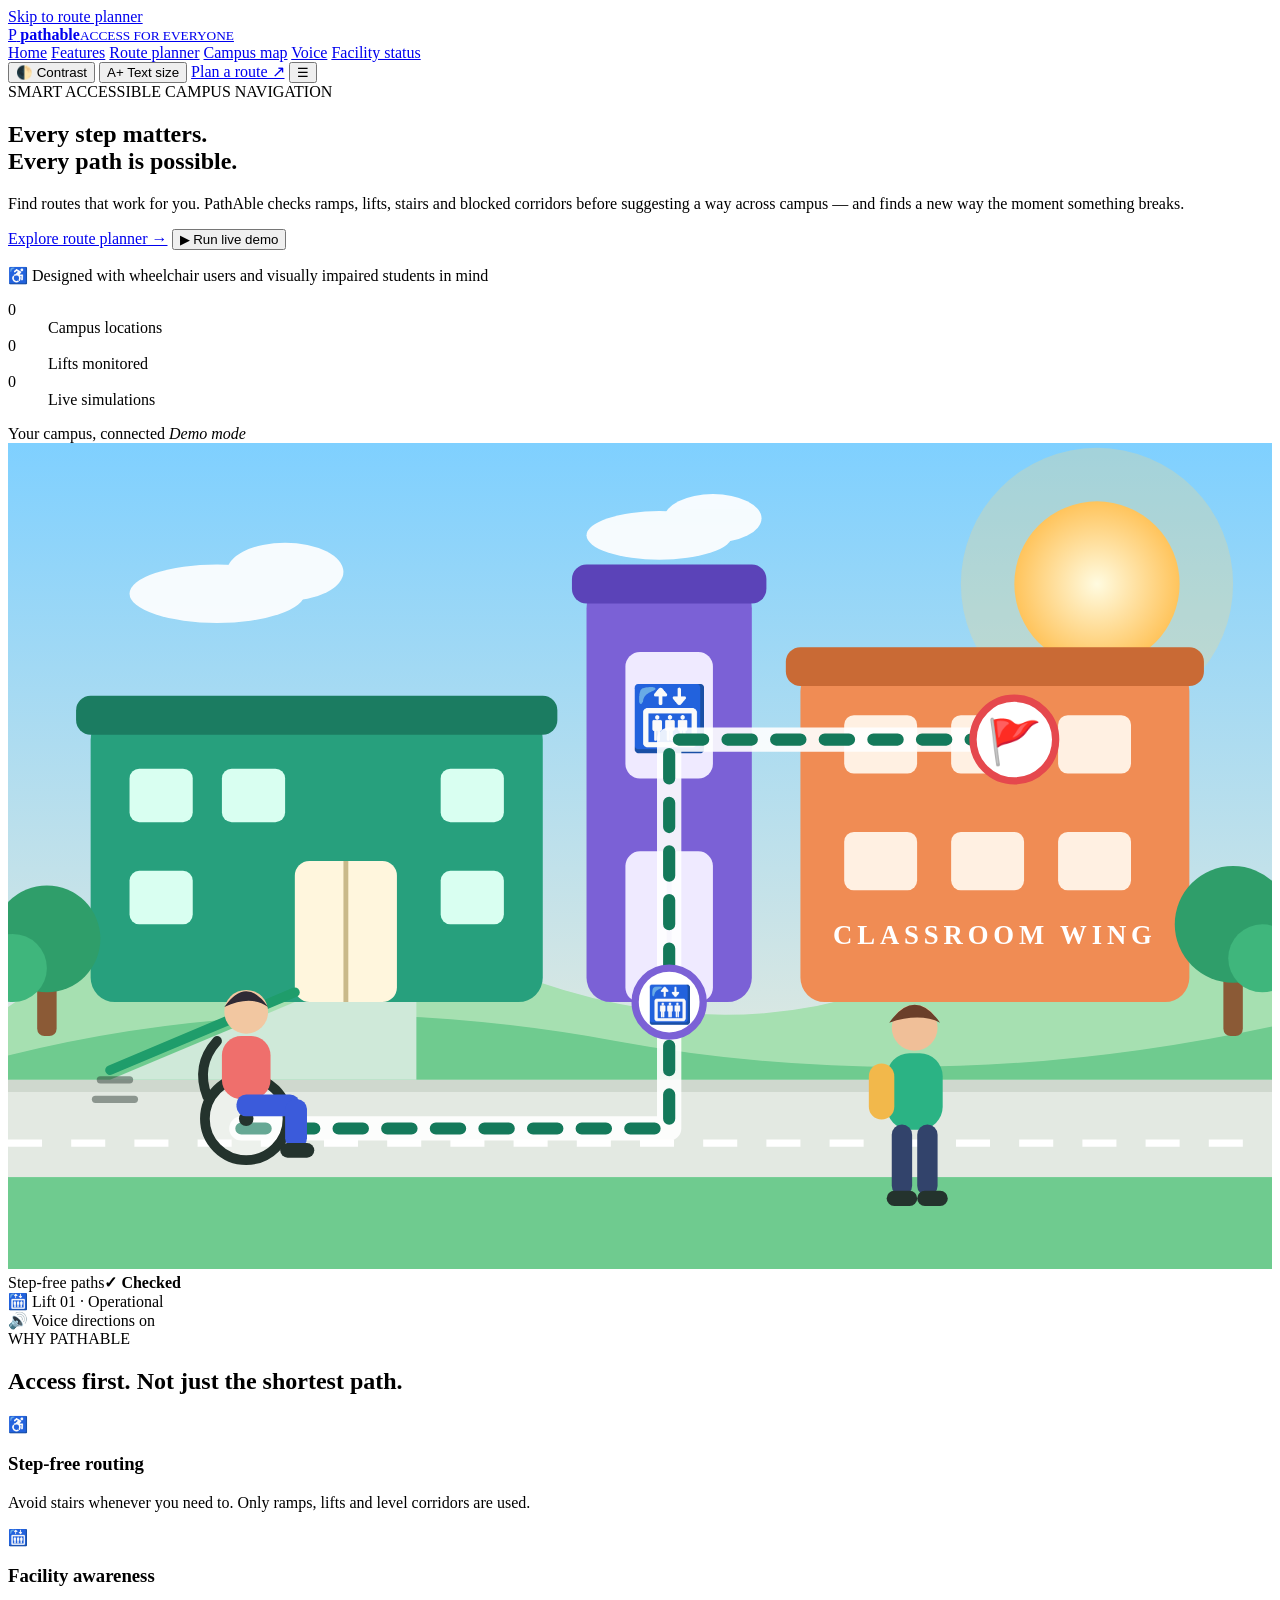
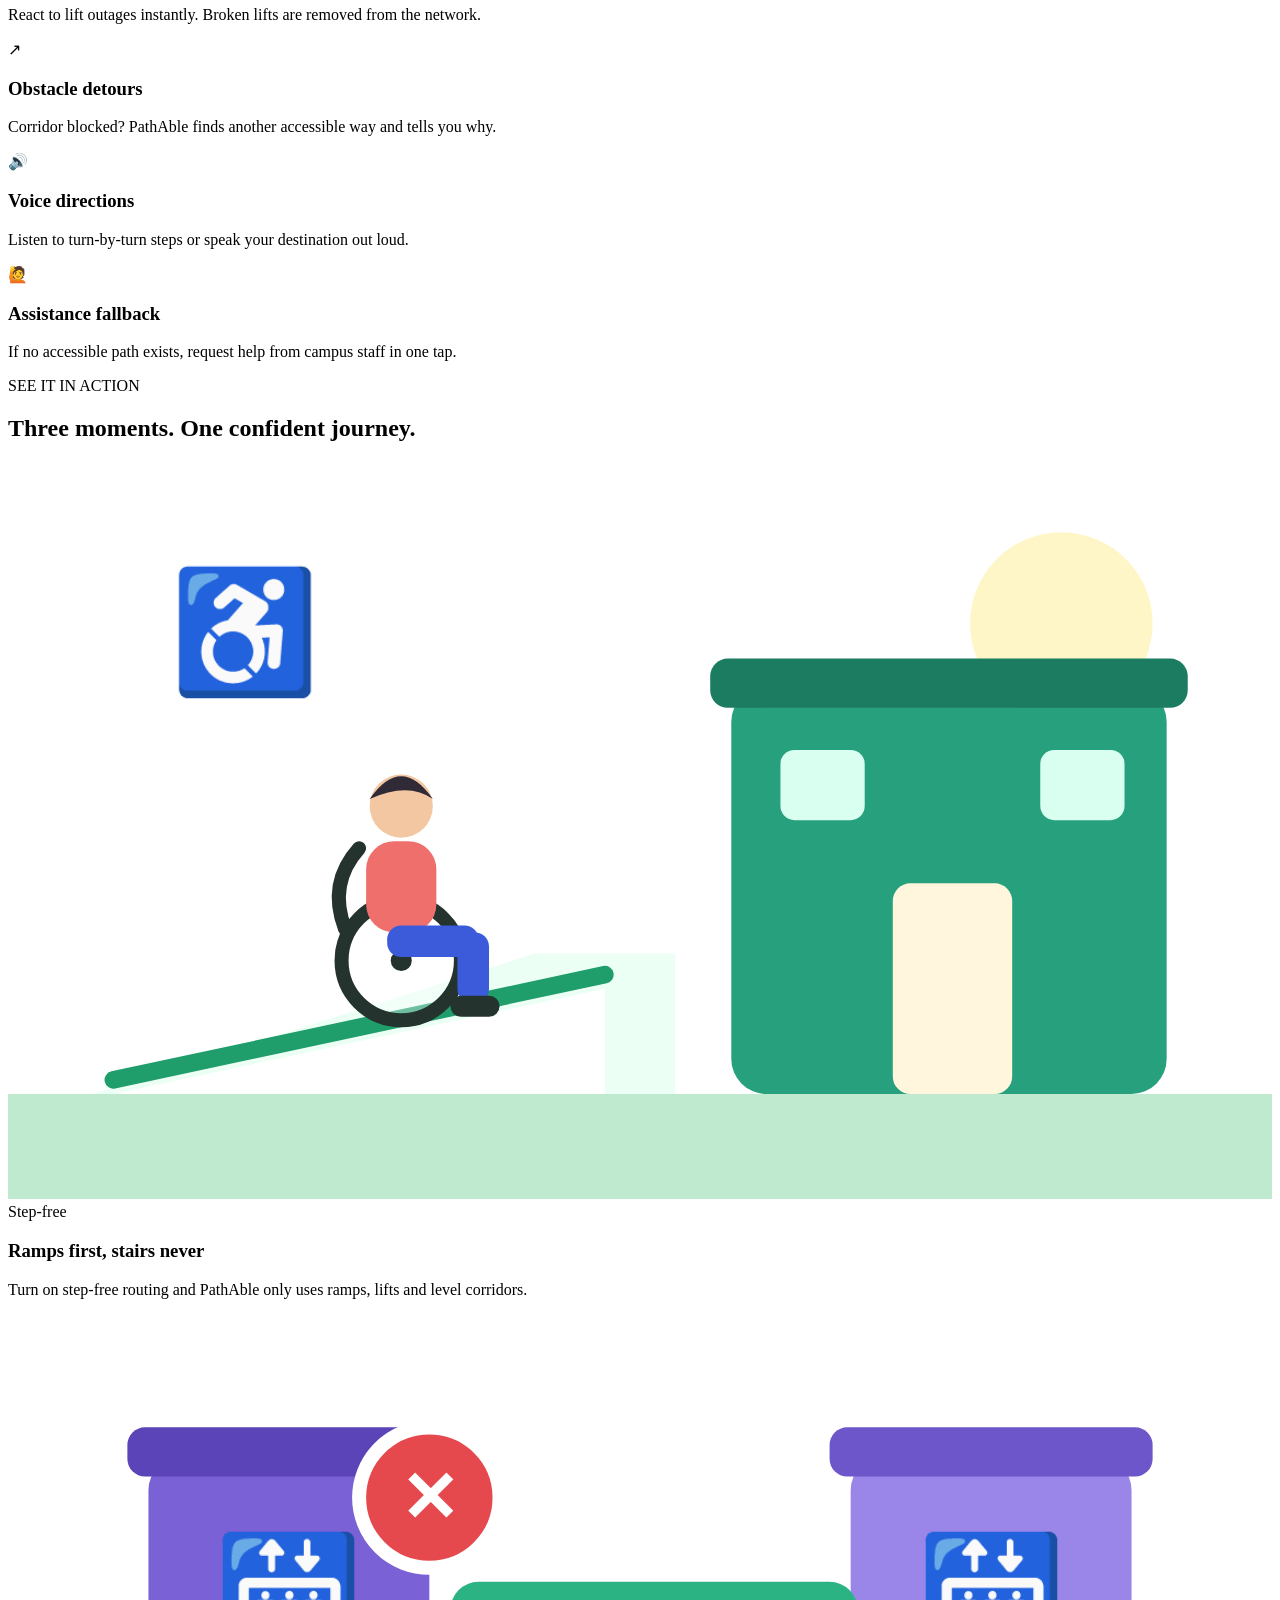
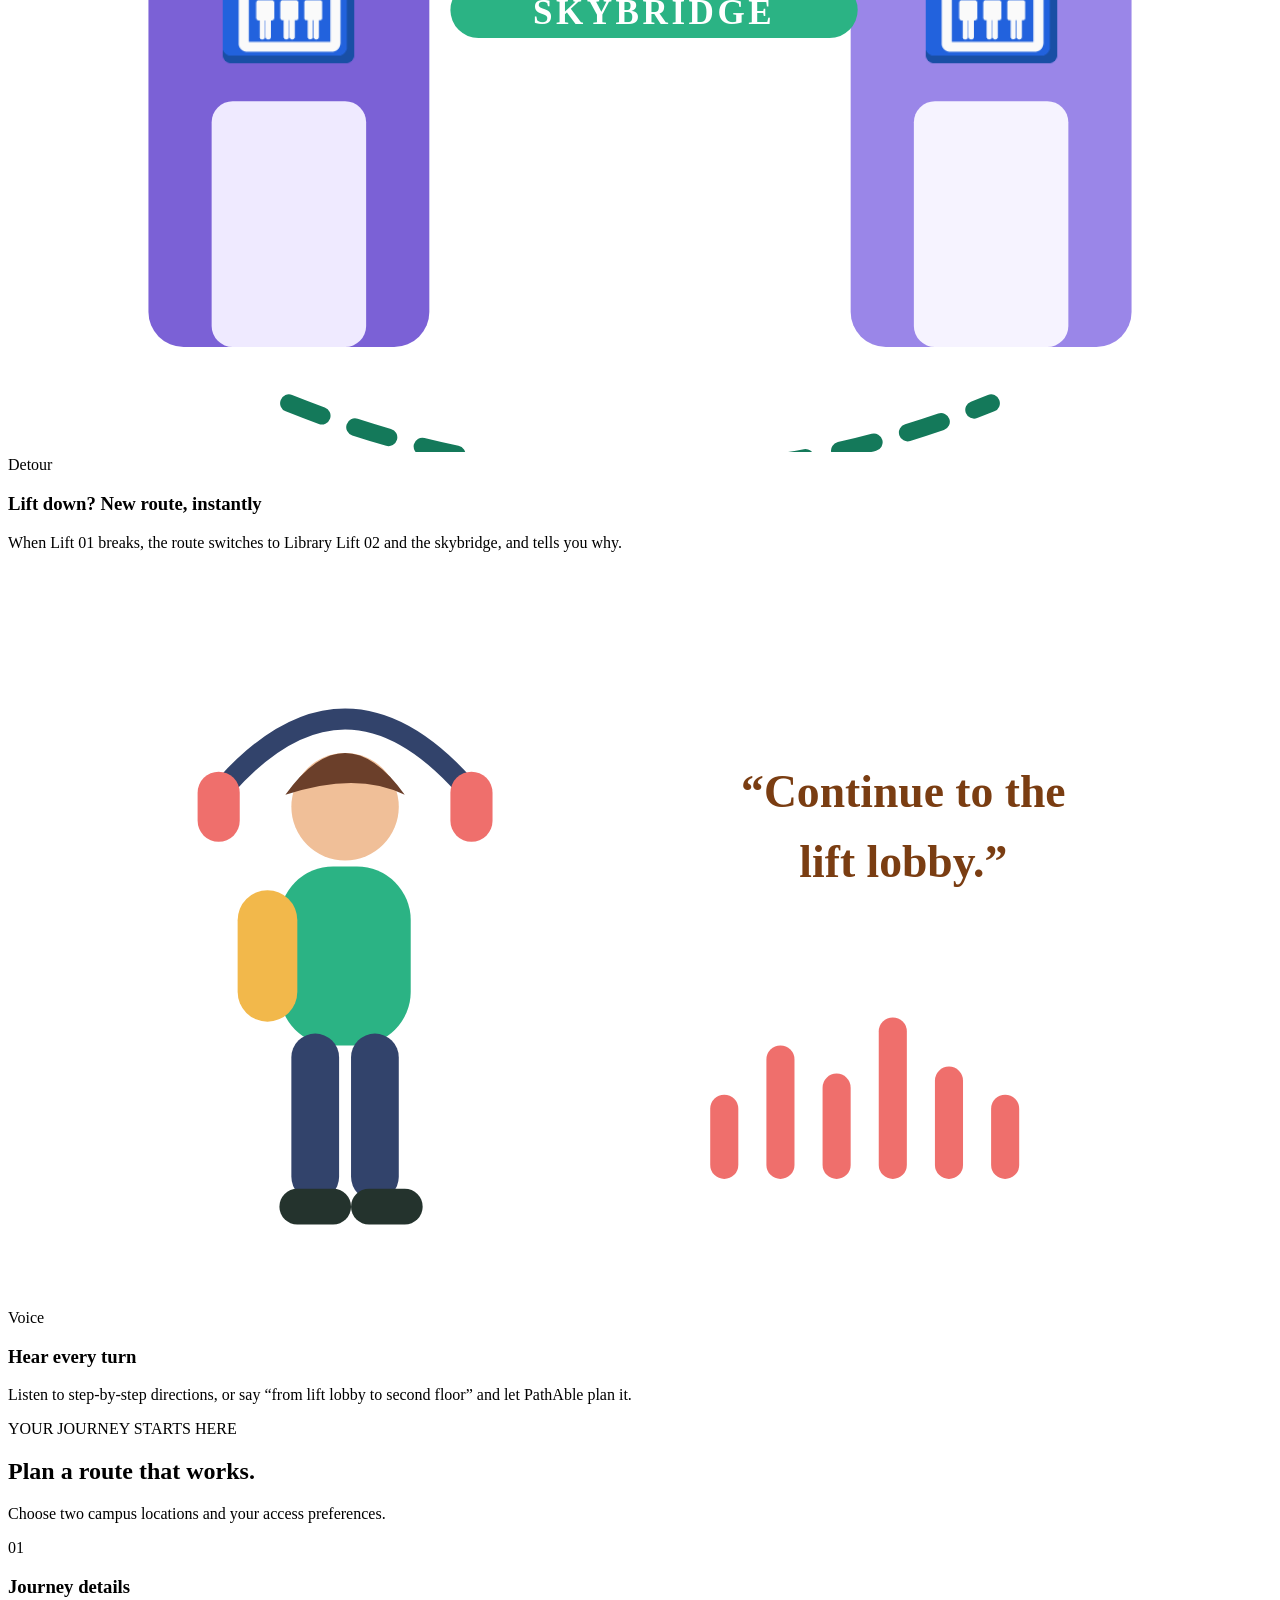
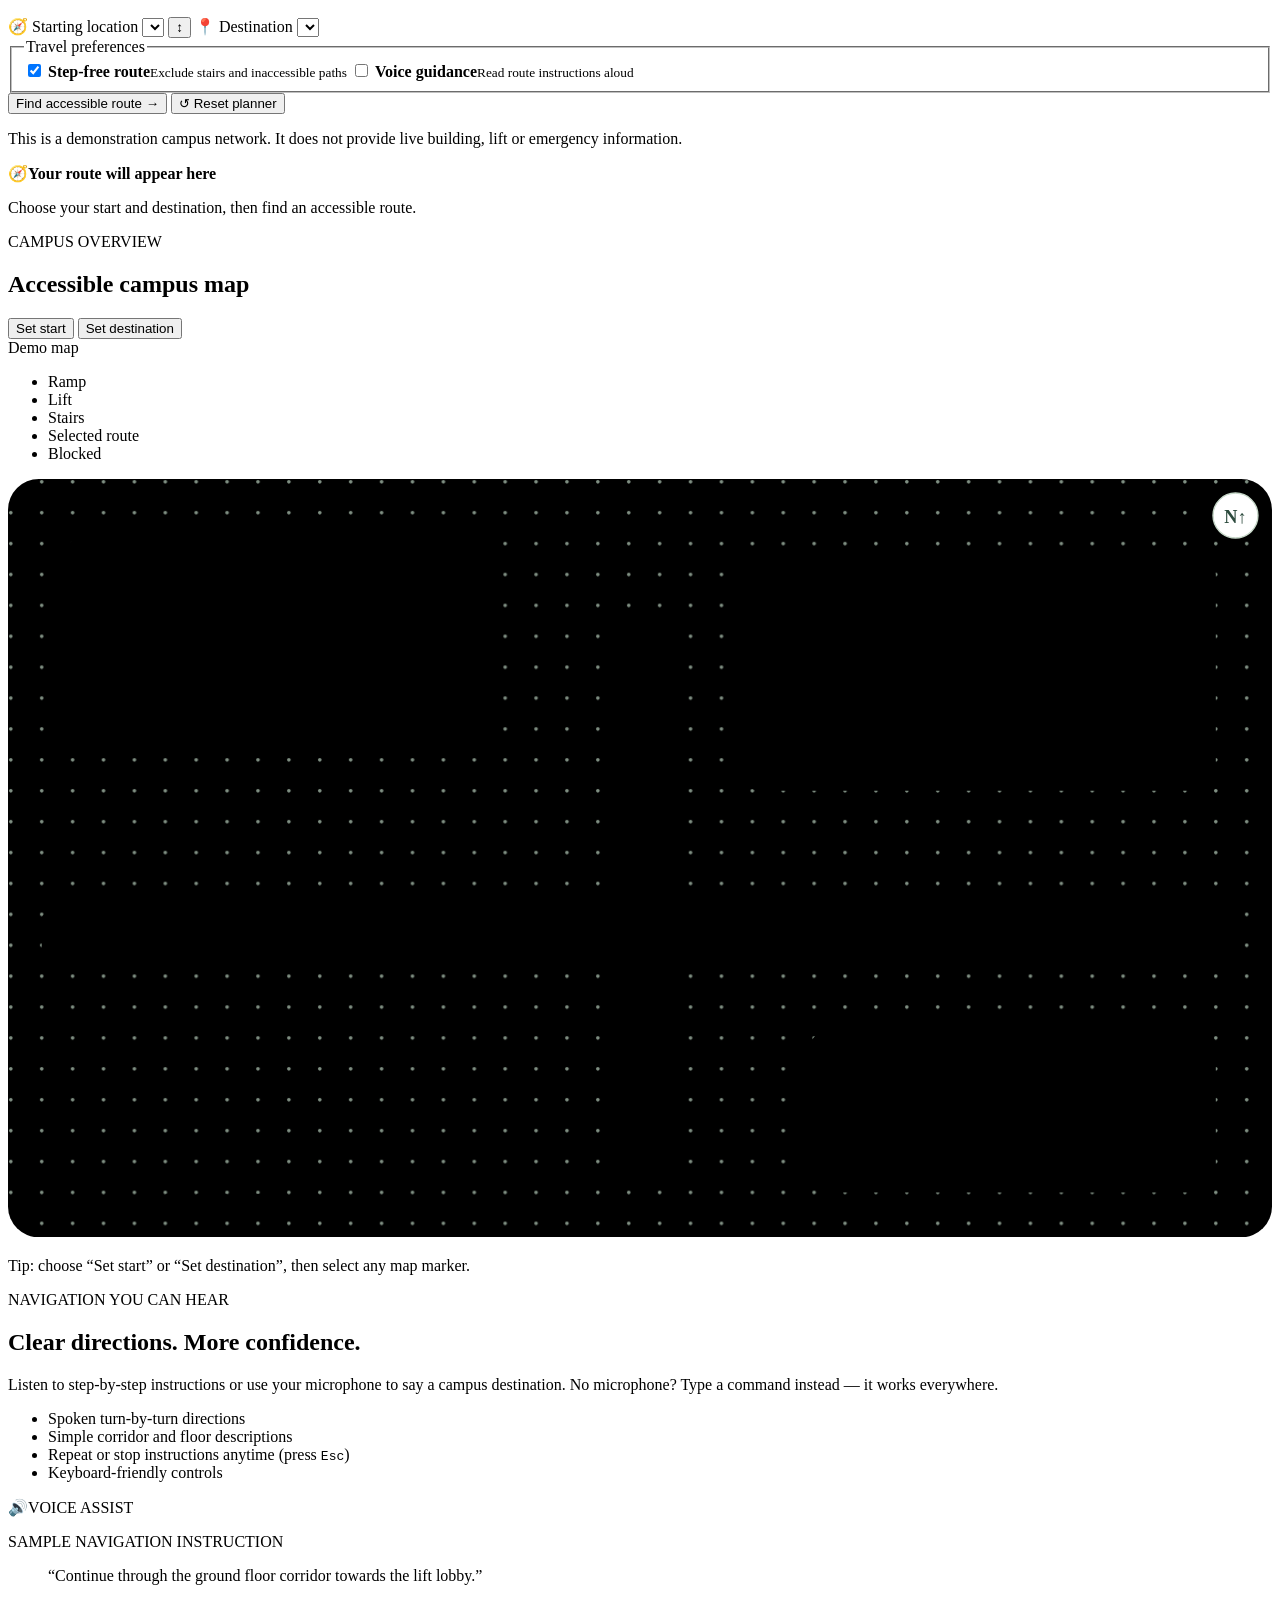
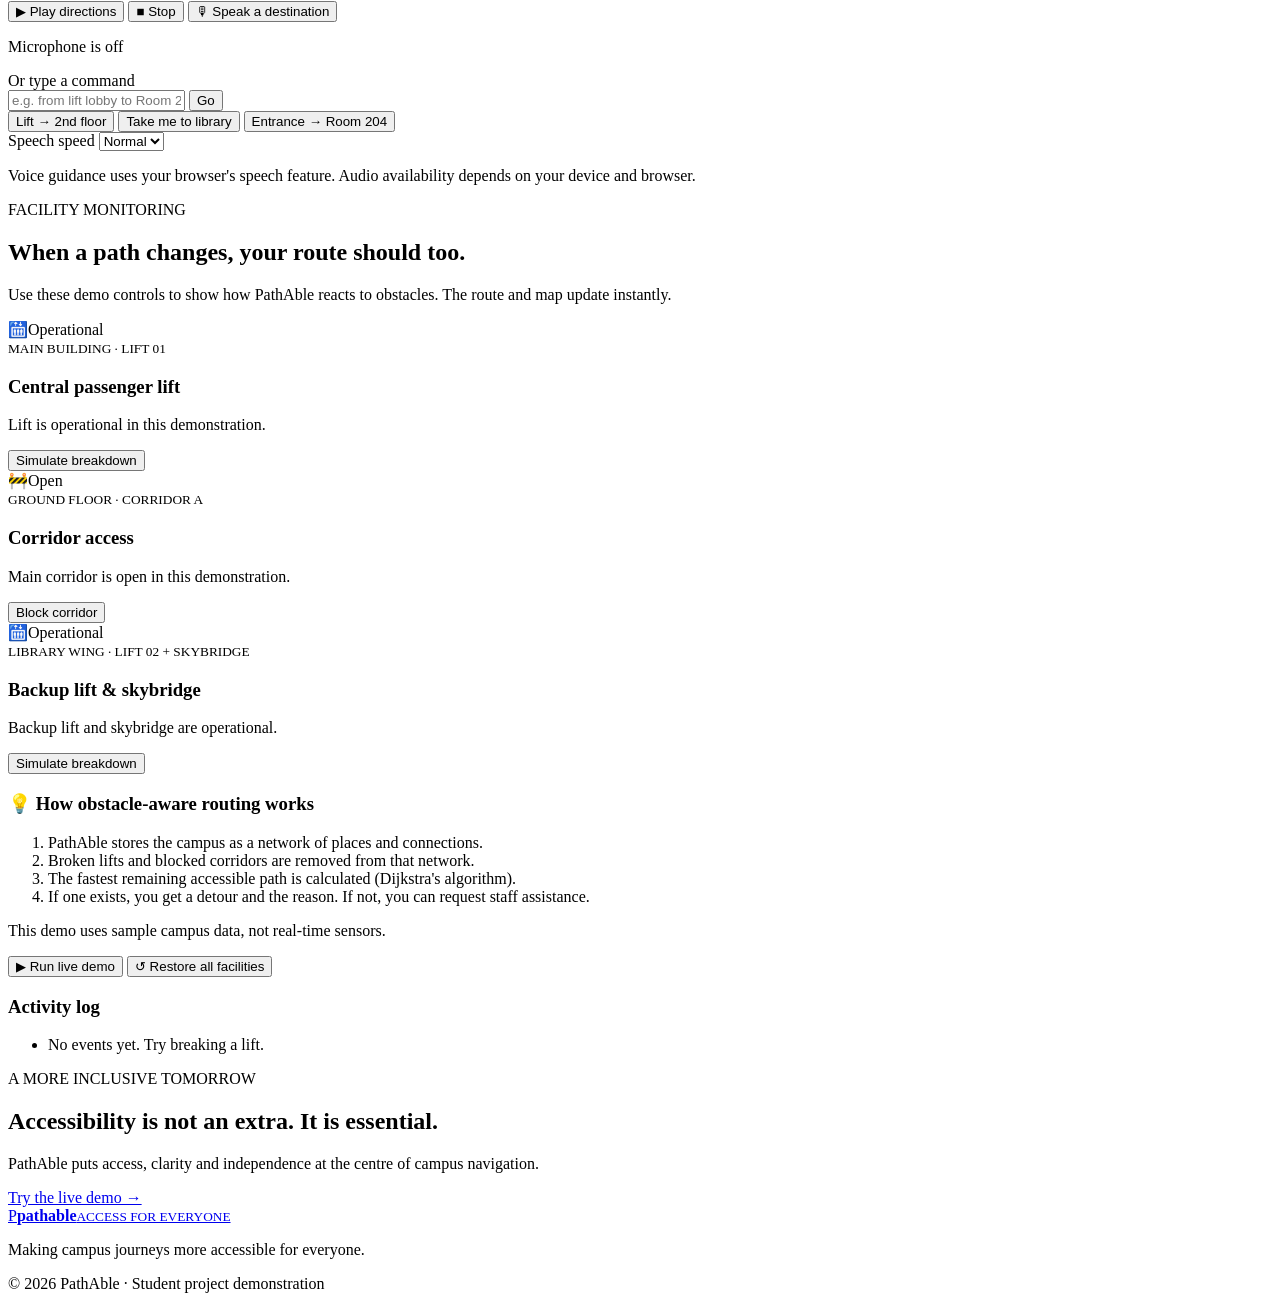
==== commit 455d2066: "Add colourful illustrations and scenario cards to the page" ====
--- a/index.html
+++ b/index.html
@@ -13,6 +13,31 @@
   <script>document.documentElement.classList.add('js');</script>
 </head>
 <body>
+  <svg width="0" height="0" style="position:absolute" aria-hidden="true" focusable="false">
+    <defs>
+      <symbol id="wc" viewBox="-30 -26 64 78">
+        <circle cx="-2" cy="30" r="17" fill="#fff" fill-opacity=".35" stroke="#24332d" stroke-width="4"/>
+        <circle cx="-2" cy="30" r="3" fill="#24332d"/>
+        <rect x="-12" y="-4" width="20" height="26" rx="8" fill="#ef6f6c"/>
+        <circle cx="-2" cy="-14" r="9" fill="#f2c7a1"/>
+        <path d="M-11 -16 Q-2 -29 7 -16 Q0 -21 -11 -16Z" fill="#2f2a35"/>
+        <rect x="-6" y="20" width="26" height="9" rx="4" fill="#3b5bdb"/>
+        <rect x="14" y="22" width="9" height="20" rx="4" fill="#3b5bdb"/>
+        <rect x="12" y="40" width="14" height="6" rx="3" fill="#24332d"/>
+        <path d="M-14 -2 Q-23 8 -18 21" stroke="#24332d" stroke-width="4" fill="none" stroke-linecap="round"/>
+      </symbol>
+      <symbol id="walker" viewBox="-20 -30 40 84">
+        <circle cx="0" cy="-18" r="9" fill="#f0bf98"/>
+        <path d="M-10 -20 Q0 -34 10 -20 Q2 -24 -10 -20Z" fill="#6b3f2a"/>
+        <rect x="-11" y="-8" width="22" height="30" rx="9" fill="#2bb384"/>
+        <rect x="-18" y="-4" width="10" height="22" rx="5" fill="#f2b84b"/>
+        <rect x="-9" y="20" width="8" height="28" rx="4" fill="#32436b"/>
+        <rect x="1" y="20" width="8" height="28" rx="4" fill="#32436b"/>
+        <rect x="-11" y="46" width="12" height="6" rx="3" fill="#24332d"/>
+        <rect x="1" y="46" width="12" height="6" rx="3" fill="#24332d"/>
+      </symbol>
+    </defs>
+  </svg>
   <a class="skip" href="#planner">Skip to route planner</a>
 
   <!-- ============ HEADER ============ -->
@@ -33,8 +58,8 @@
       </nav>
 
       <div class="header-tools">
-        <button class="tool" id="contrastBtn" type="button" aria-pressed="false" title="Toggle high contrast">◐ <span>Contrast</span></button>
-        <button class="tool" id="textBtn" type="button" title="Increase text size">A+ <span id="textLabel">Text size</span></button>
+        <button class="tool" id="contrastBtn" type="button" aria-pressed="false" aria-label="Toggle high contrast" title="Toggle high contrast">🌓 <span>Contrast</span></button>
+        <button class="tool" id="textBtn" type="button" aria-label="Change text size" title="Change text size">A+ <span id="textLabel">Text size</span></button>
         <a class="btn btn-primary btn-sm cta-head" href="#planner">Plan a route ↗</a>
         <button class="burger" id="navToggle" type="button" aria-expanded="false" aria-controls="siteNav" aria-label="Open menu">☰</button>
       </div>
@@ -65,17 +90,51 @@
         <div class="hero-visual reveal" aria-hidden="true">
           <div class="preview-card">
             <div class="preview-top"><span class="dot-live"></span> Your campus, connected <em>Demo mode</em></div>
-            <svg viewBox="0 0 420 260" class="preview-svg">
-              <rect x="10" y="10" width="170" height="90" rx="14" fill="#dcebdc" stroke="#b9d3bd"/>
-              <rect x="230" y="14" width="180" height="96" rx="14" fill="#e6e0f6" stroke="#cdc2ee"/>
-              <rect x="250" y="170" width="150" height="70" rx="14" fill="#f6e6d6" stroke="#ecd0b3"/>
-              <rect x="10" y="128" width="400" height="30" fill="#d7e6d9"/>
-              <path d="M40 143 H140 L190 143" stroke="#9fbfa9" stroke-width="4" stroke-dasharray="2 8" stroke-linecap="round" fill="none"/>
-              <path class="pv-route" d="M40 143 H190 L190 62 H290 L340 62" stroke="#14795a" stroke-width="5" stroke-linecap="round" stroke-dasharray="10 10" fill="none"/>
-              <circle cx="40" cy="143" r="14" fill="#fff" stroke="#14795a" stroke-width="3"/><text x="40" y="148" text-anchor="middle" font-size="14">🚪</text>
-              <circle cx="190" cy="143" r="14" fill="#fff" stroke="#7b61d6" stroke-width="3"/><text x="190" y="148" text-anchor="middle" font-size="14">🛗</text>
-              <circle cx="190" cy="62" r="14" fill="#fff" stroke="#7b61d6" stroke-width="3"/><text x="190" y="67" text-anchor="middle" font-size="14">🛗</text>
-              <circle cx="340" cy="62" r="15" fill="#fff" stroke="#e5484d" stroke-width="3"/><text x="340" y="68" text-anchor="middle" font-size="15">🚩</text>
+            <svg viewBox="0 0 520 340" class="preview-svg" role="img" aria-label="Illustration: a wheelchair user and a student on a campus with a ramp, a lift tower and a classroom wing">
+              <defs>
+                <linearGradient id="sky" x1="0" y1="0" x2="0" y2="1"><stop offset="0" stop-color="#7fd0ff"/><stop offset="1" stop-color="#fff1d6"/></linearGradient>
+                <radialGradient id="sun"><stop offset="0" stop-color="#fffbe0"/><stop offset="1" stop-color="#ffc45c"/></radialGradient>
+              </defs>
+              <rect width="520" height="340" fill="url(#sky)"/>
+              <circle cx="448" cy="58" r="56" fill="#ffd77a" opacity=".28"/>
+              <circle cx="448" cy="58" r="34" fill="url(#sun)"/>
+              <g fill="#fff" opacity=".92"><ellipse cx="86" cy="62" rx="36" ry="12"/><ellipse cx="114" cy="53" rx="24" ry="12"/><ellipse cx="268" cy="38" rx="30" ry="10"/><ellipse cx="290" cy="31" rx="20" ry="10"/></g>
+              <path d="M0 232 Q90 170 200 215 T400 205 T520 222 V340 H0Z" fill="#a6e0b1"/>
+              <!-- main building -->
+              <rect x="34" y="112" width="186" height="118" rx="10" fill="#27a07d"/>
+              <rect x="28" y="104" width="198" height="16" rx="6" fill="#1b7c61"/>
+              <g fill="#d9fff1"><rect x="50" y="134" width="26" height="22" rx="4"/><rect x="88" y="134" width="26" height="22" rx="4"/><rect x="178" y="134" width="26" height="22" rx="4"/><rect x="50" y="176" width="26" height="22" rx="4"/><rect x="178" y="176" width="26" height="22" rx="4"/></g>
+              <rect x="118" y="172" width="42" height="58" rx="6" fill="#fff6dd"/><line x1="139" y1="172" x2="139" y2="230" stroke="#c9b98a" stroke-width="2"/>
+              <!-- lift tower -->
+              <rect x="238" y="58" width="68" height="172" rx="10" fill="#7b61d6"/>
+              <rect x="232" y="50" width="80" height="16" rx="6" fill="#5b43b8"/>
+              <rect x="254" y="168" width="36" height="62" rx="6" fill="#efeaff"/><line x1="272" y1="168" x2="272" y2="230" stroke="#b9acec" stroke-width="2"/>
+              <rect x="254" y="86" width="36" height="52" rx="6" fill="#efeaff"/>
+              <text x="272" y="122" text-anchor="middle" font-size="26">🛗</text>
+              <!-- classroom wing -->
+              <rect x="326" y="92" width="160" height="138" rx="10" fill="#f08c54"/>
+              <rect x="320" y="84" width="172" height="16" rx="6" fill="#c96a35"/>
+              <g fill="#fff0e2"><rect x="344" y="112" width="30" height="24" rx="4"/><rect x="388" y="112" width="30" height="24" rx="4"/><rect x="432" y="112" width="30" height="24" rx="4"/><rect x="344" y="160" width="30" height="24" rx="4"/><rect x="388" y="160" width="30" height="24" rx="4"/><rect x="432" y="160" width="30" height="24" rx="4"/></g>
+              <text x="406" y="206" text-anchor="middle" font-size="11" font-weight="800" fill="#fff" letter-spacing="2">CLASSROOM WING</text>
+              <!-- ground, path and ramp -->
+              <path d="M0 252 Q120 222 250 246 T520 240 V340 H0Z" fill="#6fcb8f"/>
+              <rect x="0" y="262" width="520" height="40" fill="#e3e9e2"/>
+              <rect x="0" y="262" width="520" height="5" fill="#cfd8ce"/>
+              <g stroke="#fff" stroke-width="3" stroke-dasharray="14 12"><line x1="0" y1="288" x2="520" y2="288"/></g>
+              <polygon points="42,262 118,230 168,230 168,262" fill="#cfe9d9"/>
+              <line x1="42" y1="258" x2="118" y2="226" stroke="#1f9d6b" stroke-width="4" stroke-linecap="round"/>
+              <!-- trees -->
+              <g><rect x="12" y="214" width="8" height="30" rx="3" fill="#8b5a36"/><circle cx="16" cy="204" r="22" fill="#2f9e6a"/><circle cx="2" cy="216" r="14" fill="#3fb67c"/>
+                 <rect x="500" y="210" width="8" height="34" rx="3" fill="#8b5a36"/><circle cx="504" cy="198" r="24" fill="#2f9e6a"/><circle cx="516" cy="212" r="14" fill="#3fb67c"/></g>
+              <!-- route -->
+              <path d="M96 282 H272 V122 H410" fill="none" stroke="#fff" stroke-width="10" stroke-linecap="round" stroke-linejoin="round" opacity=".9"/>
+              <path class="pv-route" d="M96 282 H272 V122 H410" fill="none" stroke="#14795a" stroke-width="5" stroke-linecap="round" stroke-linejoin="round" stroke-dasharray="10 10"/>
+              <circle cx="272" cy="230" r="14" fill="#fff" stroke="#7b61d6" stroke-width="3"/><text x="272" y="236" text-anchor="middle" font-size="15">🛗</text>
+              <circle cx="414" cy="122" r="17" fill="#fff" stroke="#e5484d" stroke-width="3"/><text x="414" y="129" text-anchor="middle" font-size="18">🚩</text>
+              <!-- people -->
+              <use href="#wc" x="70" y="222" width="64" height="78"/>
+              <use href="#walker" x="352" y="228" width="42" height="88"/>
+              <g stroke="#24332d" stroke-width="3" stroke-linecap="round" opacity=".45"><line x1="50" y1="262" x2="38" y2="262"/><line x1="52" y1="270" x2="36" y2="270"/></g>
             </svg>
             <div class="preview-foot"><span>Step-free paths</span><strong>✓ Checked</strong></div>
           </div>
@@ -98,6 +157,70 @@
           <article class="card feature reveal"><span class="f-ico">↗</span><h3>Obstacle detours</h3><p>Corridor blocked? PathAble finds another accessible way and tells you why.</p></article>
           <article class="card feature reveal"><span class="f-ico">🔊</span><h3>Voice directions</h3><p>Listen to turn-by-turn steps or speak your destination out loud.</p></article>
           <article class="card feature reveal"><span class="f-ico">🙋</span><h3>Assistance fallback</h3><p>If no accessible path exists, request help from campus staff in one tap.</p></article>
+        </div>
+      </div>
+    </section>
+
+    <!-- ============ STORIES (colourful scenarios) ============ -->
+    <section class="section gallery" id="stories">
+      <div class="wrap">
+        <div class="section-head reveal">
+          <span class="eyebrow">SEE IT IN ACTION</span>
+          <h2>Three moments. <span class="grad">One confident journey.</span></h2>
+        </div>
+        <div class="cards three">
+          <article class="story s-green reveal">
+            <div class="story-art">
+              <svg viewBox="0 0 360 210" role="img" aria-label="A wheelchair user rolling up a gentle ramp to a building">
+                <circle cx="300" cy="46" r="26" fill="#fff6c8"/>
+                <rect x="206" y="64" width="124" height="116" rx="10" fill="#27a07d"/><rect x="200" y="56" width="136" height="14" rx="5" fill="#1b7c61"/>
+                <rect x="252" y="120" width="34" height="60" rx="5" fill="#fff6dd"/>
+                <g fill="#d9fff1"><rect x="220" y="82" width="24" height="20" rx="4"/><rect x="294" y="82" width="24" height="20" rx="4"/></g>
+                <rect x="0" y="180" width="360" height="30" fill="#bfeacf"/>
+                <polygon points="24,180 190,180 190,140 150,140" fill="#e9fff3" opacity=".9"/>
+                <polygon points="30,180 170,180 170,150" fill="#fff"/>
+                <line x1="30" y1="176" x2="170" y2="146" stroke="#1f9d6b" stroke-width="5" stroke-linecap="round"/>
+                <use href="#wc" x="84" y="86" width="64" height="78"/>
+                <text x="46" y="60" font-size="34">♿</text>
+              </svg>
+            </div>
+            <div class="story-body"><span class="pill">Step-free</span><h3>Ramps first, stairs never</h3><p>Turn on step-free routing and PathAble only uses ramps, lifts and level corridors.</p></div>
+          </article>
+
+          <article class="story s-purple reveal">
+            <div class="story-art">
+              <svg viewBox="0 0 360 210" role="img" aria-label="A broken lift with a detour arrow around it to a skybridge">
+                <rect x="40" y="40" width="80" height="140" rx="10" fill="#7b61d6"/><rect x="34" y="32" width="92" height="14" rx="5" fill="#5b43b8"/>
+                <rect x="58" y="110" width="44" height="70" rx="6" fill="#efeaff"/>
+                <text x="80" y="92" text-anchor="middle" font-size="34">🛗</text>
+                <circle cx="120" cy="52" r="20" fill="#e5484d" stroke="#fff" stroke-width="4"/><text x="120" y="59" text-anchor="middle" font-size="20" font-weight="800" fill="#fff">✕</text>
+                <rect x="240" y="40" width="80" height="140" rx="10" fill="#9a86e8"/><rect x="234" y="32" width="92" height="14" rx="5" fill="#6d56c9"/>
+                <rect x="258" y="110" width="44" height="70" rx="6" fill="#f6f3ff"/>
+                <text x="280" y="92" text-anchor="middle" font-size="34">🛗</text>
+                <rect x="126" y="76" width="116" height="16" rx="8" fill="#2bb384"/><text x="184" y="88" text-anchor="middle" font-size="10" font-weight="800" fill="#fff" letter-spacing="1">SKYBRIDGE</text>
+                <path d="M80 196 Q180 236 280 196" fill="none" stroke="#fff" stroke-width="9" stroke-linecap="round" opacity=".9"/>
+                <path class="pv-route" d="M80 196 Q180 236 280 196" fill="none" stroke="#14795a" stroke-width="5" stroke-linecap="round" stroke-dasharray="10 10"/>
+              </svg>
+            </div>
+            <div class="story-body"><span class="pill">Detour</span><h3>Lift down? New route, instantly</h3><p>When Lift 01 breaks, the route switches to Library Lift 02 and the skybridge, and tells you why.</p></div>
+          </article>
+
+          <article class="story s-orange reveal">
+            <div class="story-art">
+              <svg viewBox="0 0 360 210" role="img" aria-label="A student listening to spoken directions">
+                <circle cx="96" cy="108" r="64" fill="#fff" opacity=".35"/>
+                <use href="#walker" x="62" y="46" width="68" height="146"/>
+                <path d="M62 62 Q96 24 130 62" fill="none" stroke="#32436b" stroke-width="6" stroke-linecap="round"/>
+                <rect x="54" y="58" width="12" height="20" rx="6" fill="#ef6f6c"/><rect x="126" y="58" width="12" height="20" rx="6" fill="#ef6f6c"/>
+                <g fill="none" stroke="#fff" stroke-width="5" stroke-linecap="round"><path d="M150 70 Q164 84 150 98"/><path d="M162 58 Q186 84 162 110"/></g>
+                <rect x="170" y="38" width="170" height="74" rx="18" fill="#fff"/><polygon points="176,96 160,120 198,108" fill="#fff"/>
+                <text x="255" y="68" text-anchor="middle" font-size="13" font-weight="800" fill="#7a3d12">“Continue to the</text>
+                <text x="255" y="88" text-anchor="middle" font-size="13" font-weight="800" fill="#7a3d12">lift lobby.”</text>
+                <g fill="#ef6f6c"><rect x="200" y="150" width="8" height="24" rx="4"/><rect x="216" y="136" width="8" height="38" rx="4"/><rect x="232" y="144" width="8" height="30" rx="4"/><rect x="248" y="128" width="8" height="46" rx="4"/><rect x="264" y="142" width="8" height="32" rx="4"/><rect x="280" y="150" width="8" height="24" rx="4"/></g>
+              </svg>
+            </div>
+            <div class="story-body"><span class="pill">Voice</span><h3>Hear every turn</h3><p>Listen to step-by-step directions, or say “from lift lobby to second floor” and let PathAble plan it.</p></div>
+          </article>
         </div>
       </div>
     </section>
@@ -203,7 +326,7 @@
               <rect class="zone z-lib" x="570" y="392" width="290" height="116" rx="16"/>
               <text class="zone-label brown" x="660" y="420">LIBRARY</text>
               <text class="zone-label small" x="100" y="520">GROUND FLOOR</text>
-              <g class="north" transform="translate(860 480)"><circle r="16" fill="#fff" stroke="#c7d8c9"/><text y="5" text-anchor="middle" font-size="13" font-weight="800" fill="#2c4a3d">N↑</text></g>
+              <g class="north" transform="translate(874 26)"><circle r="16" fill="#fff" stroke="#c7d8c9"/><text y="5" text-anchor="middle" font-size="13" font-weight="800" fill="#2c4a3d">N↑</text></g>
 
               <g id="layerEdges"></g>
               <g id="layerRoute"></g>
